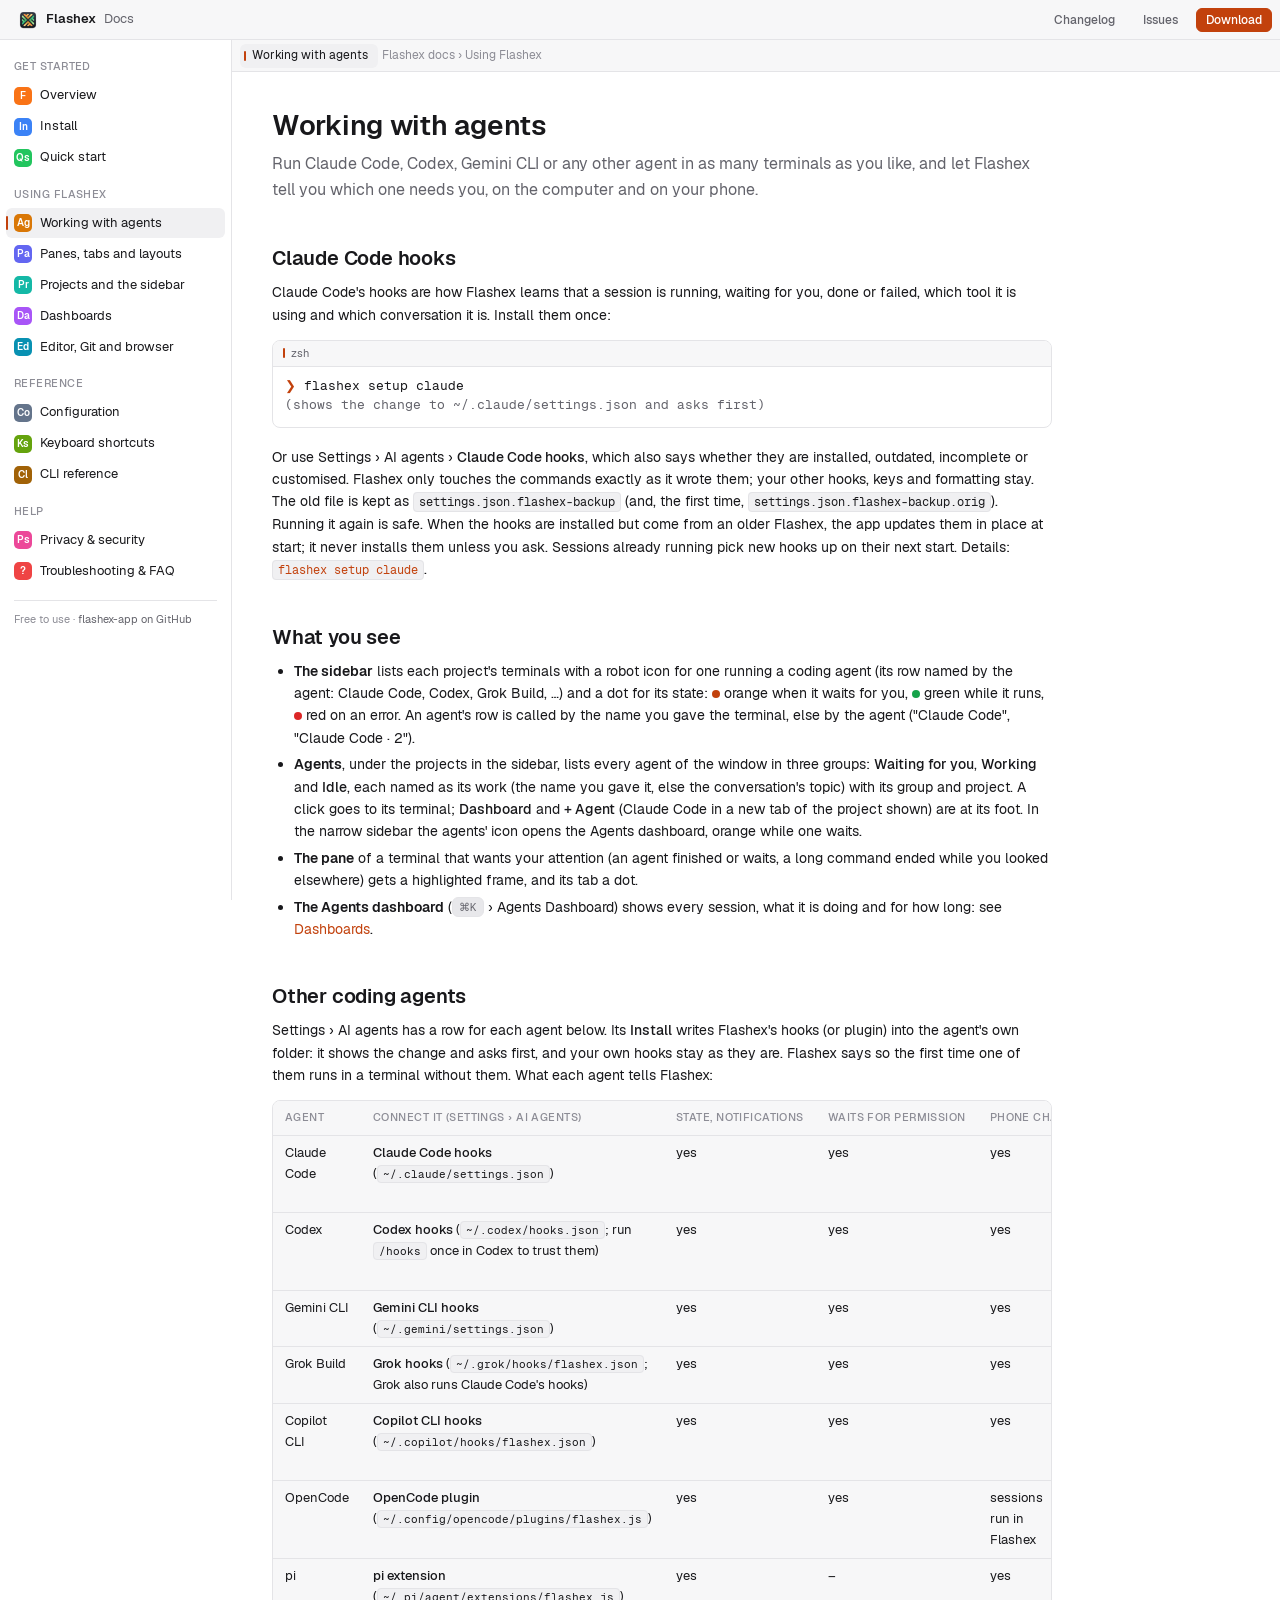
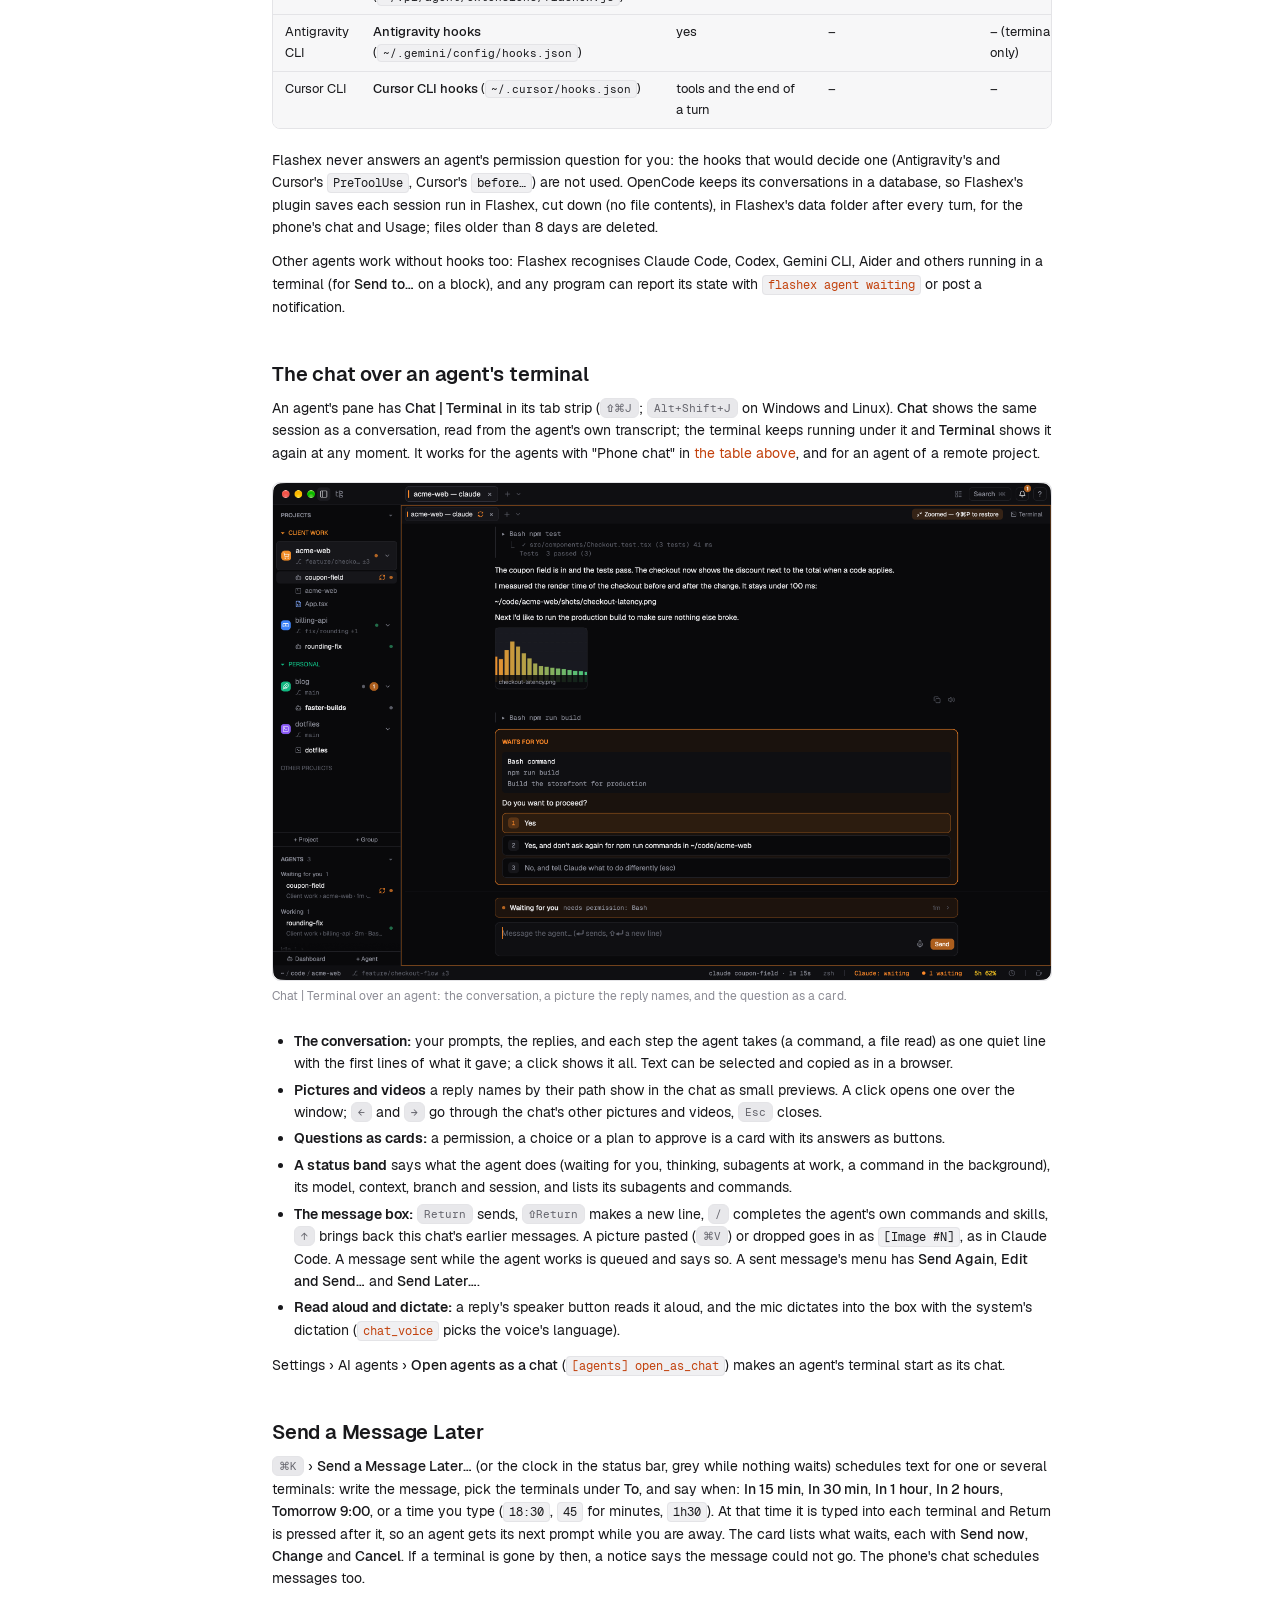
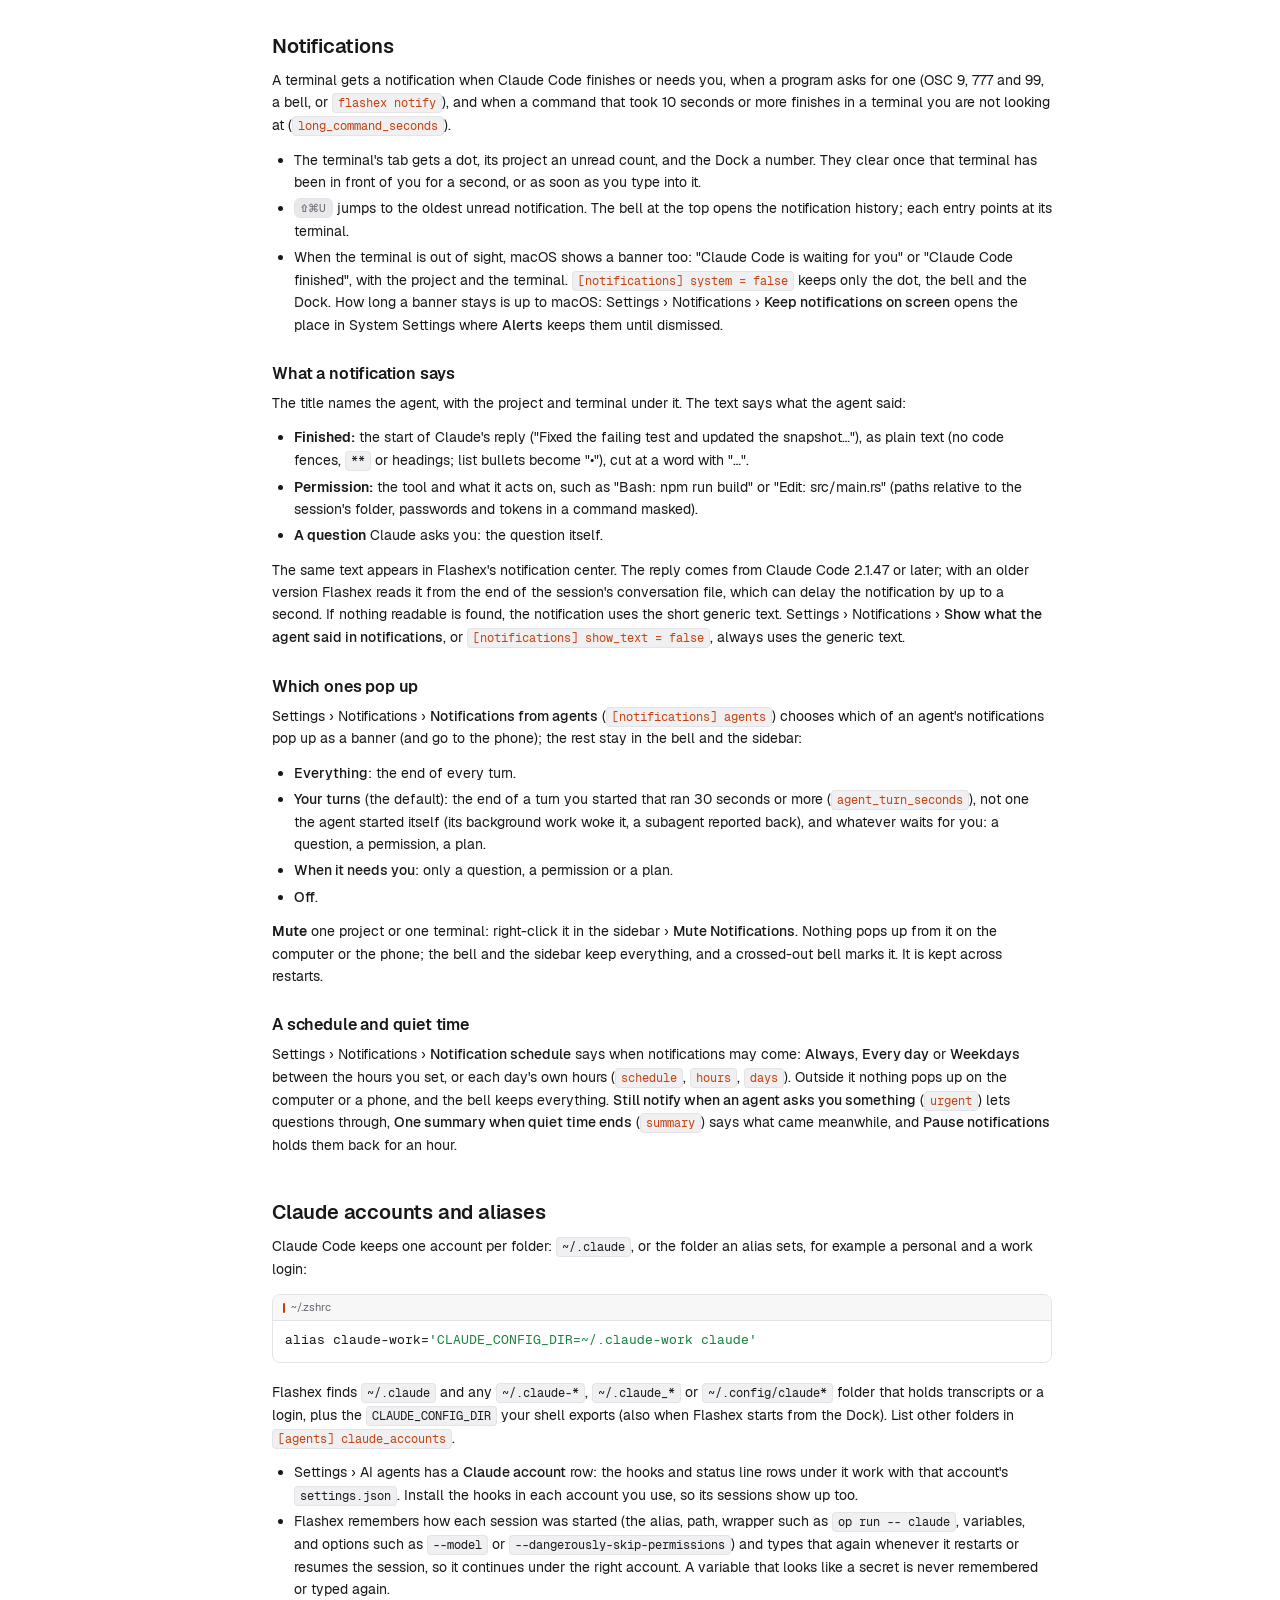
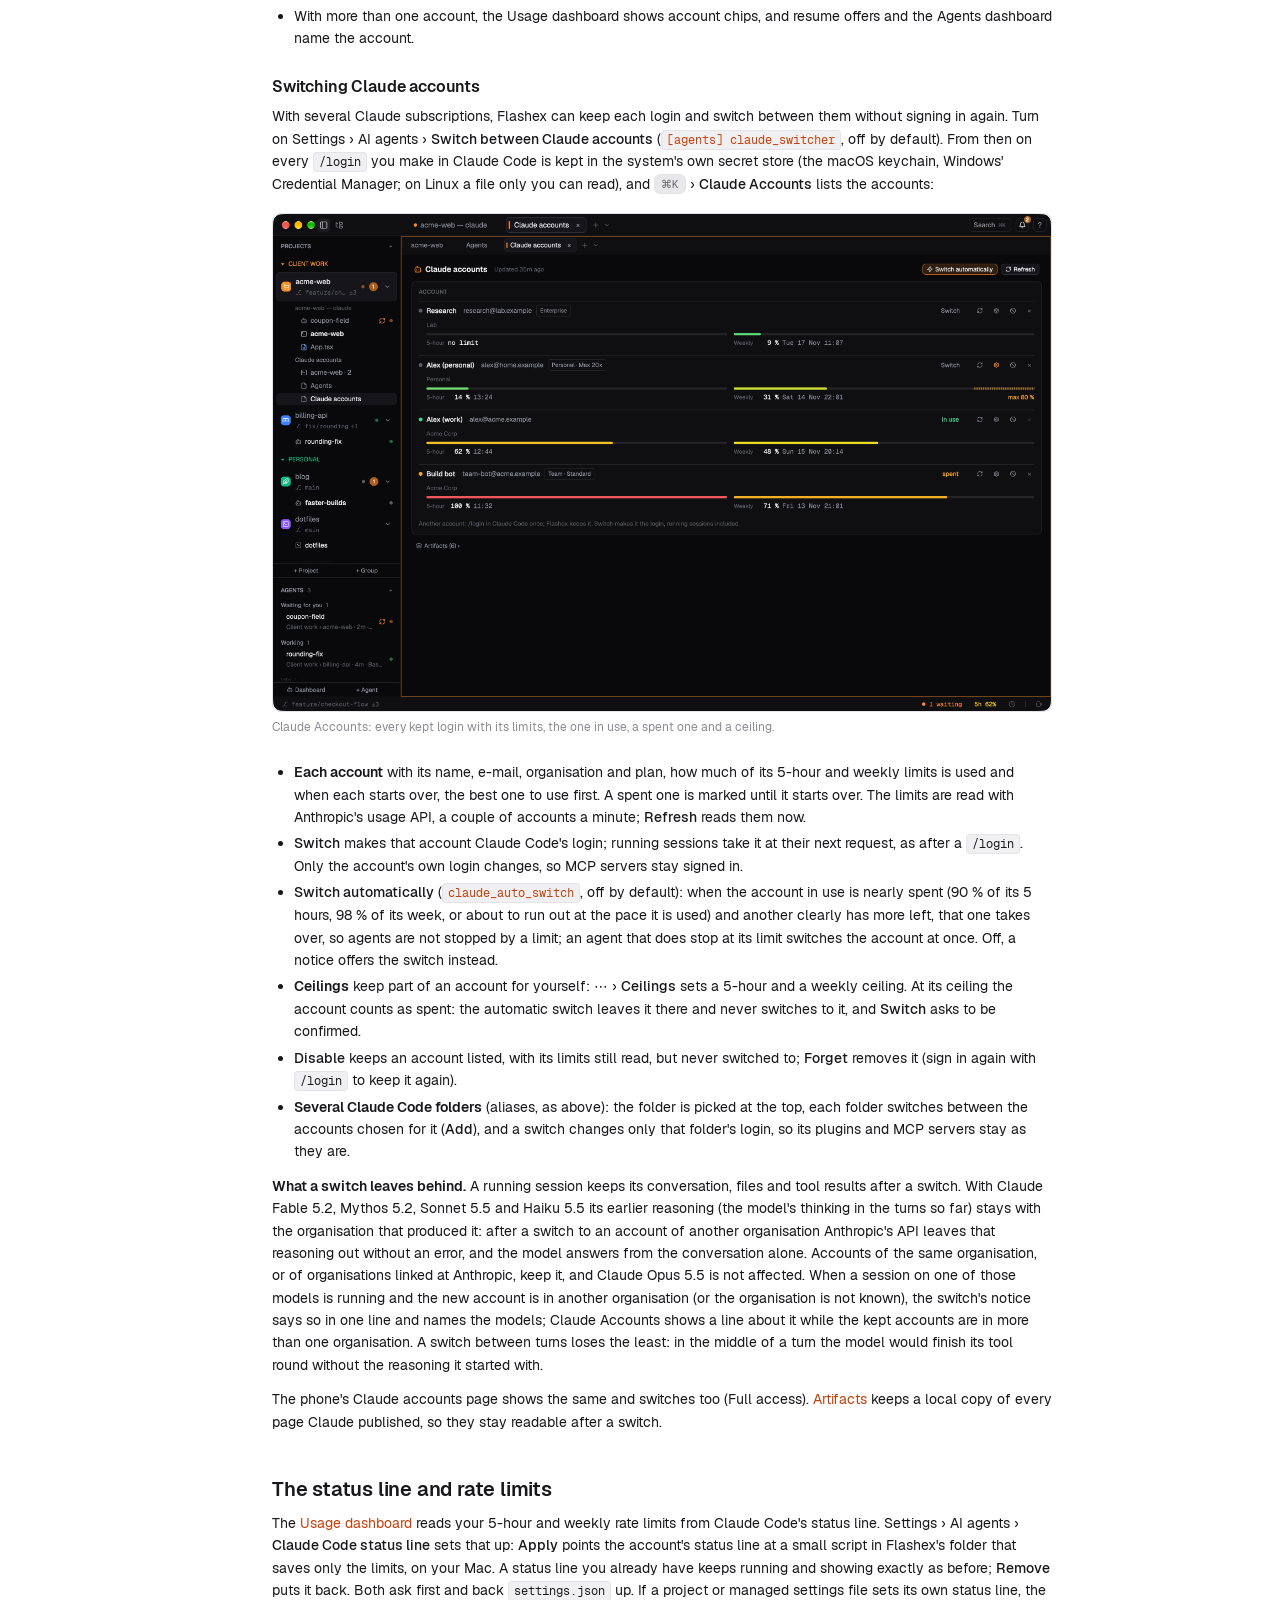
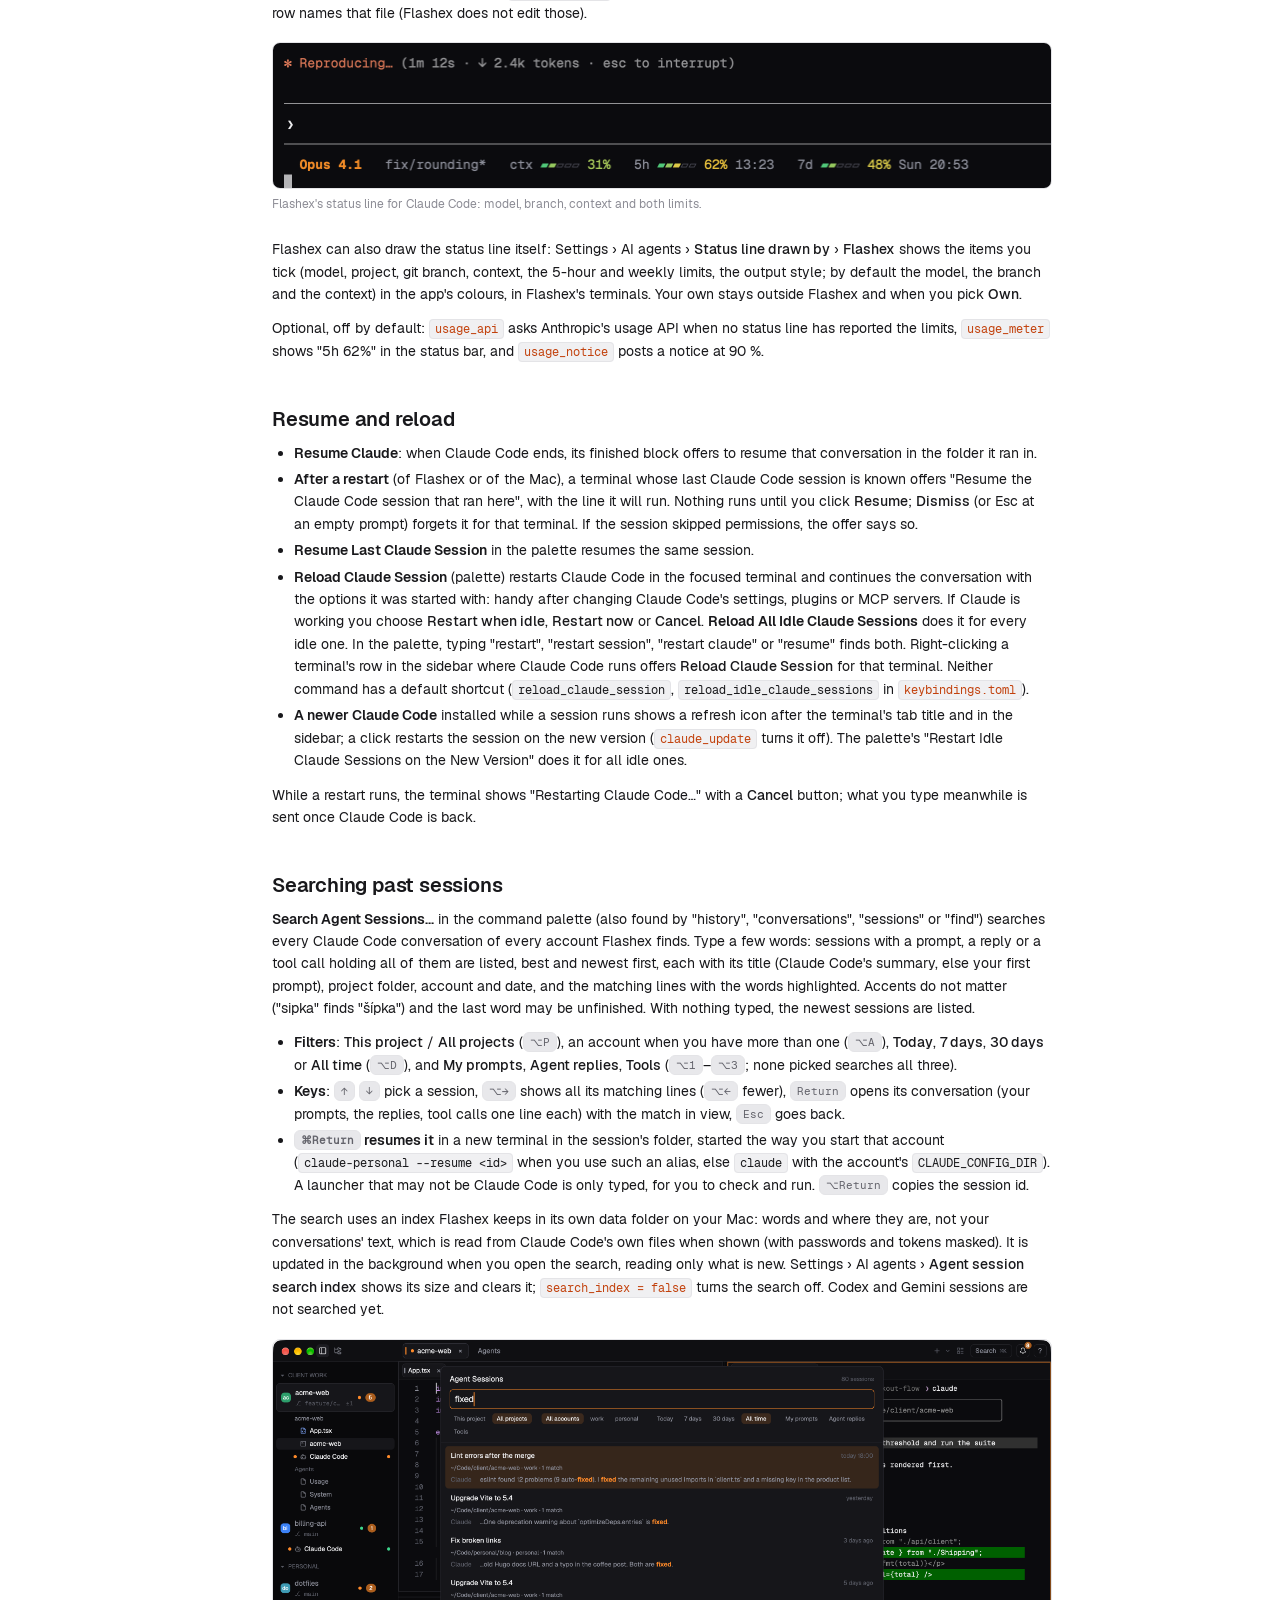
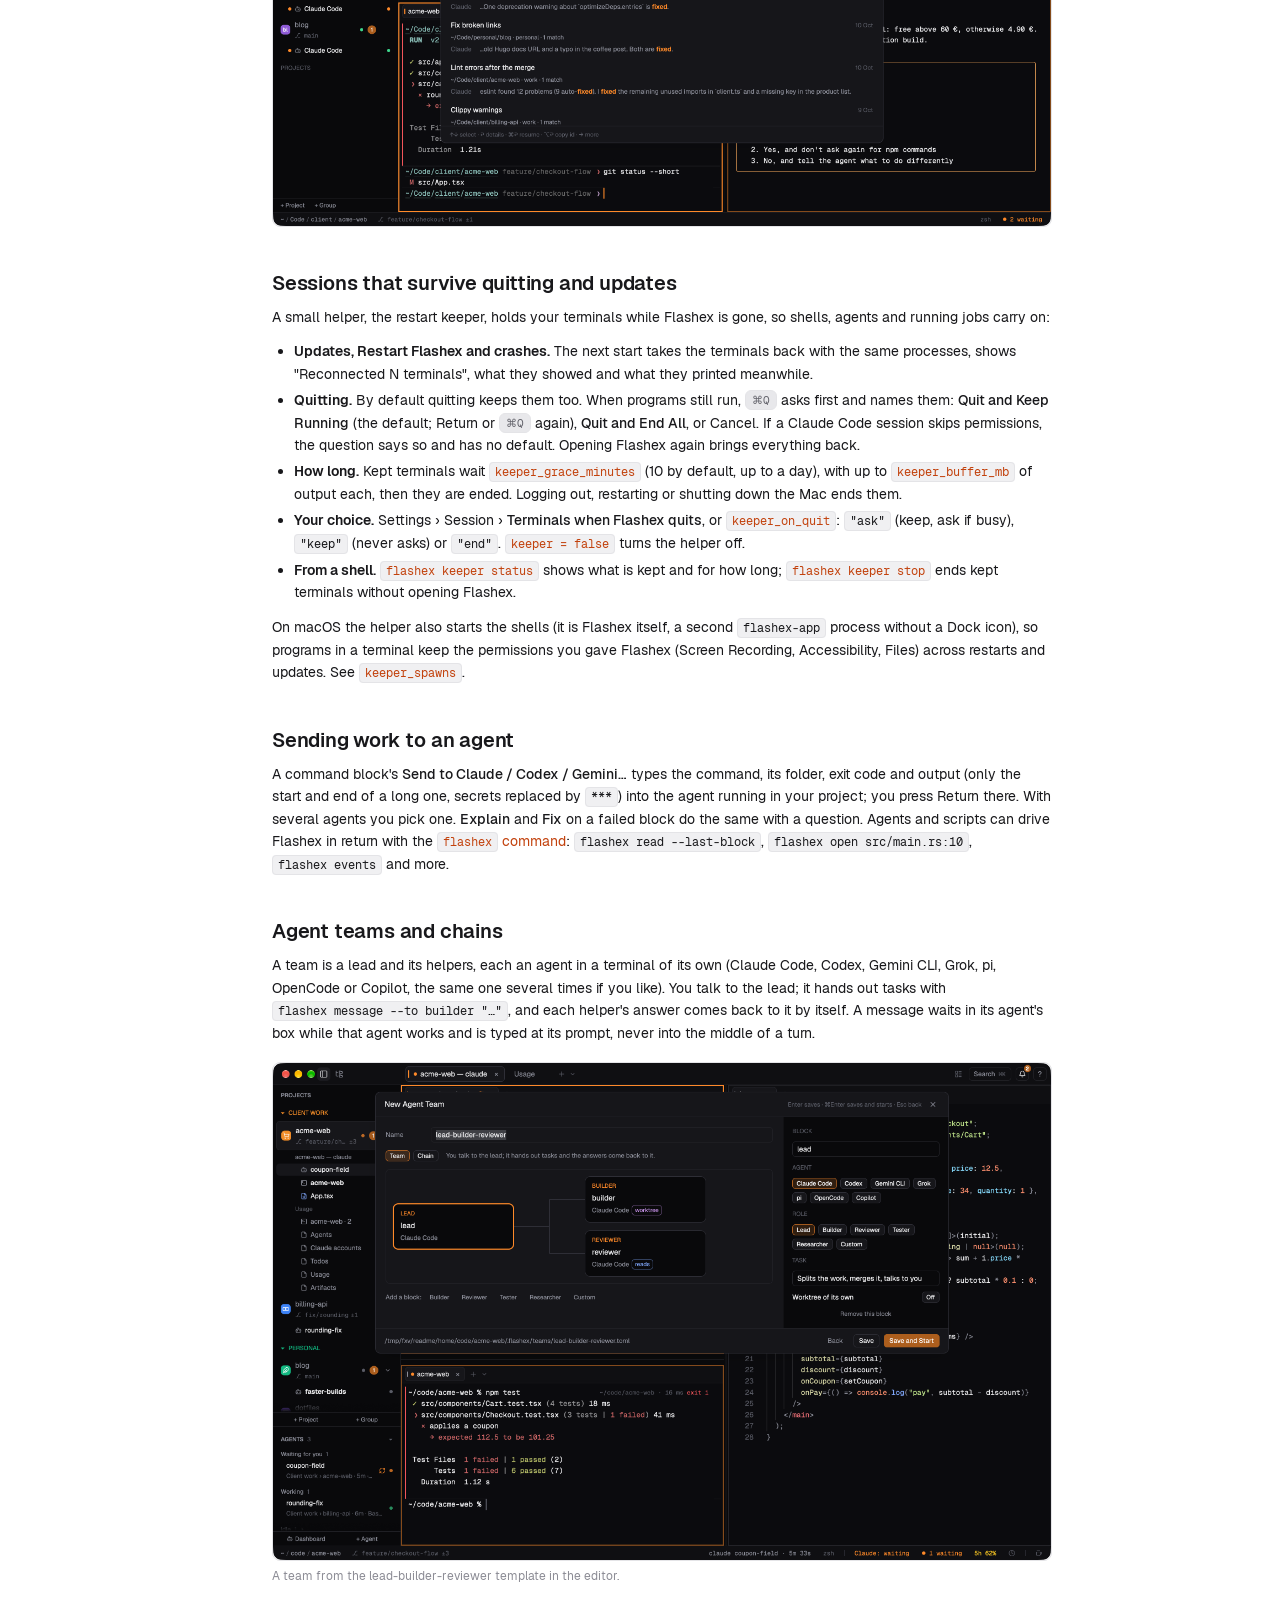
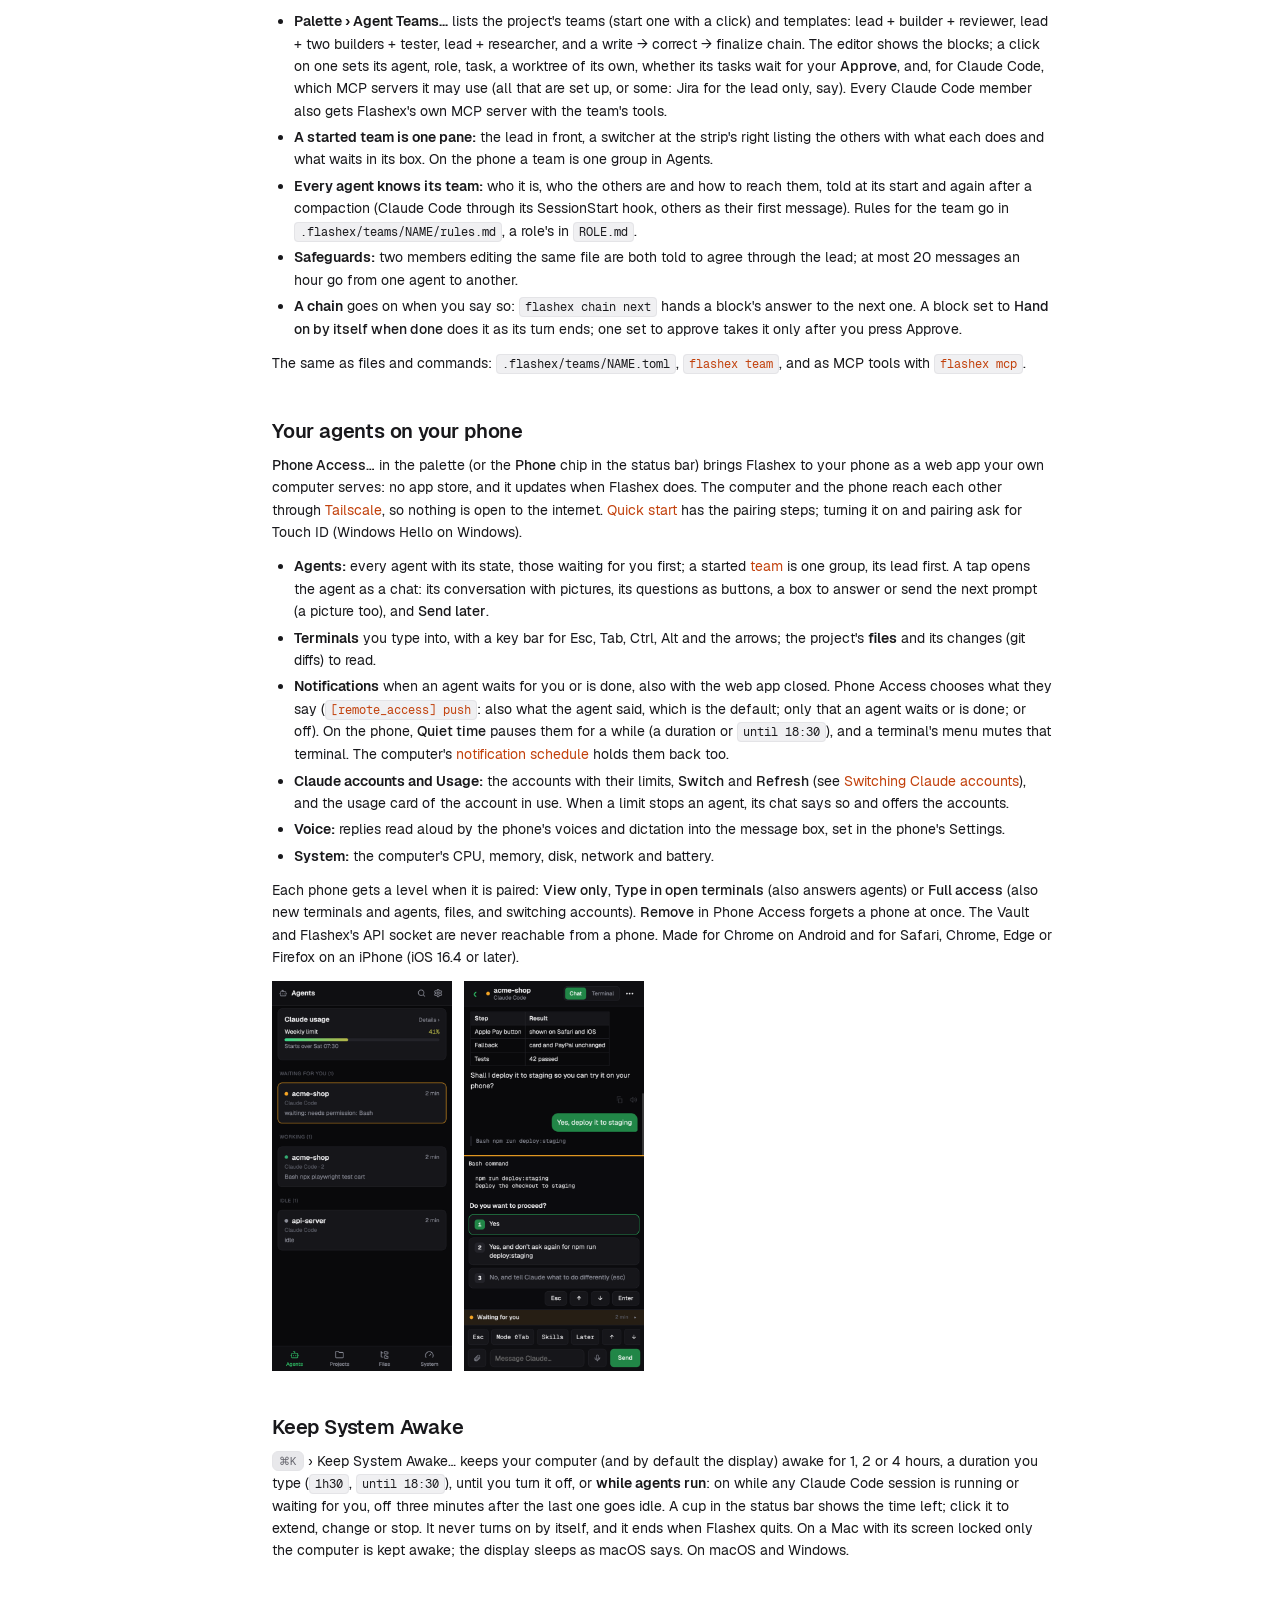
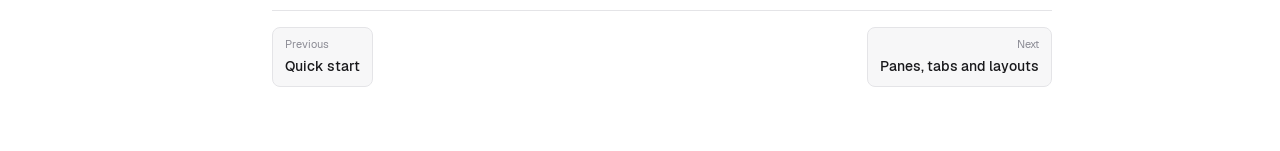
==== docs/agents.html @ b459dcba "README: downloads, docs" ====
<!doctype html>
<!-- generated:head -->
<html lang="en">
<head>
<meta charset="utf-8">
<meta name="viewport" content="width=device-width, initial-scale=1">
<meta name="color-scheme" content="dark light">
<title>Working with agents · Flashex docs</title>
<meta name="description" content="Agent hooks, the chat over a terminal, the phone, Claude accounts and their switch, teams, notifications and resuming sessions.">
<link rel="icon" href="screenshots/icon.png">
<link rel="stylesheet" href="assets/docs.css">
</head>
<body>
<header class="titlebar">
<button class="btn nav-toggle" type="button" aria-label="Show the pages" aria-expanded="false"><svg viewBox="0 0 16 16" fill="none" stroke="currentColor" stroke-width="1.4" aria-hidden="true"><rect x="1.5" y="2.5" width="13" height="11" rx="2"/><path d="M6 2.5v11"/></svg></button>
<a class="brand" href="index.html"><img src="screenshots/icon.png" alt="">Flashex <span class="sub">Docs</span></a>
<span class="spacer"></span>
<a class="btn wide" href="https://github.com/palo-kunovsky-flash/flashex-app/blob/main/CHANGELOG.md">Changelog</a>
<a class="btn wide" href="https://github.com/palo-kunovsky-flash/flashex-app/issues">Issues</a>
<a class="btn primary" href="https://github.com/palo-kunovsky-flash/flashex-app/releases/latest/download/Flashex-macOS-arm64.dmg">Download</a>
</header>
<nav class="sidebar" aria-label="Pages">
<div class="group">Get started</div>
<a class="row" href="index.html"><span class="badge c-orange">F</span>Overview</a>
<a class="row" href="install.html"><span class="badge c-blue">In</span>Install</a>
<a class="row" href="quick-start.html"><span class="badge c-green">Qs</span>Quick start</a>
<div class="group">Using Flashex</div>
<a class="row active" aria-current="page" href="agents.html"><span class="badge c-amber">Ag</span>Working with agents</a>
<a class="row" href="panes.html"><span class="badge c-indigo">Pa</span>Panes, tabs and layouts</a>
<a class="row" href="projects.html"><span class="badge c-teal">Pr</span>Projects and the sidebar</a>
<a class="row" href="dashboards.html"><span class="badge c-purple">Da</span>Dashboards</a>
<a class="row" href="editor.html"><span class="badge c-cyan">Ed</span>Editor, Git and browser</a>
<div class="group">Reference</div>
<a class="row" href="configuration.html"><span class="badge c-slate">Co</span>Configuration</a>
<a class="row" href="shortcuts.html"><span class="badge c-lime">Ks</span>Keyboard shortcuts</a>
<a class="row" href="cli.html"><span class="badge c-brown">Cl</span>CLI reference</a>
<div class="group">Help</div>
<a class="row" href="privacy.html"><span class="badge c-pink">Ps</span>Privacy &amp; security</a>
<a class="row" href="troubleshooting.html"><span class="badge c-red">?</span>Troubleshooting &amp; FAQ</a>
<div class="foot">Free to use · <a href="https://github.com/palo-kunovsky-flash/flashex-app">flashex-app on GitHub</a></div>
</nav>
<main class="pane">
<div class="pane-tabs"><span class="pane-tab">Working with agents</span><span class="crumb">Flashex docs › Using Flashex</span></div>
<article class="content">
<!-- /generated:head -->
<h1>Working with agents</h1>
<p class="lede">Run Claude Code, Codex, Gemini CLI or any other agent in as many terminals as you like, and let Flashex tell you which one needs you, on the computer and on your phone.</p>

<h2 id="hooks">Claude Code hooks</h2>
<p>Claude Code's hooks are how Flashex learns that a session is running, waiting for you, done or failed, which tool it is using and which conversation it is. Install them once:</p>
<div class="term"><div class="term-bar">zsh</div><pre><code><span class="p">❯</span> flashex setup claude
<span class="o">(shows the change to ~/.claude/settings.json and asks first)</span></code></pre></div>
<p>Or use Settings › AI agents › <span class="ui">Claude Code hooks</span>, which also says whether they are installed, outdated, incomplete or customised. Flashex only touches the commands exactly as it wrote them; your other hooks, keys and formatting stay. The old file is kept as <code>settings.json.flashex-backup</code> (and, the first time, <code>settings.json.flashex-backup.orig</code>). Running it again is safe. When the hooks are installed but come from an older Flashex, the app updates them in place at start; it never installs them unless you ask. Sessions already running pick new hooks up on their next start. Details: <a href="cli.html#flashex-setup-claude"><code>flashex setup claude</code></a>.</p>

<h2 id="states">What you see</h2>
<ul>
<li><strong>The sidebar</strong> lists each project's terminals with a robot icon for one running a coding agent (its row named by the agent: Claude Code, Codex, Grok Build, …) and a dot for its state: <span class="dot waiting"></span> orange when it waits for you, <span class="dot running"></span> green while it runs, <span class="dot error"></span> red on an error. An agent's row is called by the name you gave the terminal, else by the agent ("Claude Code", "Claude Code · 2").</li>
<li><strong>Agents</strong>, under the projects in the sidebar, lists every agent of the window in three groups: <span class="ui">Waiting for you</span>, <span class="ui">Working</span> and <span class="ui">Idle</span>, each named as its work (the name you gave it, else the conversation's topic) with its group and project. A click goes to its terminal; <span class="ui">Dashboard</span> and <span class="ui">+ Agent</span> (Claude Code in a new tab of the project shown) are at its foot. In the narrow sidebar the agents' icon opens the Agents dashboard, orange while one waits.</li>
<li><strong>The pane</strong> of a terminal that wants your attention (an agent finished or waits, a long command ended while you looked elsewhere) gets a highlighted frame, and its tab a dot.</li>
<li><strong>The Agents dashboard</strong> (<kbd>⌘K</kbd> › Agents Dashboard) shows every session, what it is doing and for how long: see <a href="dashboards.html#agents">Dashboards</a>.</li>
</ul>
<h2 id="other-agents">Other coding agents</h2>
<p>Settings › AI agents has a row for each agent below. Its <span class="ui">Install</span> writes Flashex's hooks (or plugin) into the agent's own folder: it shows the change and asks first, and your own hooks stay as they are. Flashex says so the first time one of them runs in a terminal without them. What each agent tells Flashex:</p>
<div class="table-wrap"><table>
<thead><tr><th>Agent</th><th>Connect it (Settings › AI agents)</th><th>State, notifications</th><th>Waits for permission</th><th>Phone chat</th><th>Usage</th><th>Limits</th><th>The phone resumes with</th></tr></thead>
<tbody>
<tr><td>Claude Code</td><td><span class="ui">Claude Code hooks</span> (<code>~/.claude/settings.json</code>)</td><td>yes</td><td>yes</td><td>yes</td><td>yes</td><td>5-hour and weekly</td><td><code>claude --resume &lt;id&gt;</code></td></tr>
<tr><td>Codex</td><td><span class="ui">Codex hooks</span> (<code>~/.codex/hooks.json</code>; run <code>/hooks</code> once in Codex to trust them)</td><td>yes</td><td>yes</td><td>yes</td><td>yes</td><td>5-hour and weekly</td><td><code>codex resume &lt;id&gt;</code></td></tr>
<tr><td>Gemini CLI</td><td><span class="ui">Gemini CLI hooks</span> (<code>~/.gemini/settings.json</code>)</td><td>yes</td><td>yes</td><td>yes</td><td>yes</td><td>–</td><td><code>gemini --resume &lt;id&gt;</code></td></tr>
<tr><td>Grok Build</td><td><span class="ui">Grok hooks</span> (<code>~/.grok/hooks/flashex.json</code>; Grok also runs Claude Code's hooks)</td><td>yes</td><td>yes</td><td>yes</td><td>yes</td><td>–</td><td><code>grok --resume &lt;id&gt;</code></td></tr>
<tr><td>Copilot CLI</td><td><span class="ui">Copilot CLI hooks</span> (<code>~/.copilot/hooks/flashex.json</code>)</td><td>yes</td><td>yes</td><td>yes</td><td>output tokens only</td><td>–</td><td><code>copilot --resume=&lt;id&gt;</code></td></tr>
<tr><td>OpenCode</td><td><span class="ui">OpenCode plugin</span> (<code>~/.config/opencode/plugins/flashex.js</code>)</td><td>yes</td><td>yes</td><td>sessions run in Flashex</td><td>sessions run in Flashex</td><td>–</td><td><code>opencode --session &lt;id&gt;</code></td></tr>
<tr><td>pi</td><td><span class="ui">pi extension</span> (<code>~/.pi/agent/extensions/flashex.js</code>)</td><td>yes</td><td>–</td><td>yes</td><td>yes</td><td>–</td><td><code>pi --session &lt;id&gt;</code></td></tr>
<tr><td>Antigravity CLI</td><td><span class="ui">Antigravity hooks</span> (<code>~/.gemini/config/hooks.json</code>)</td><td>yes</td><td>–</td><td>– (terminal only)</td><td>–</td><td>–</td><td><code>agy --conversation &lt;id&gt;</code></td></tr>
<tr><td>Cursor CLI</td><td><span class="ui">Cursor CLI hooks</span> (<code>~/.cursor/hooks.json</code>)</td><td>tools and the end of a turn</td><td>–</td><td>–</td><td>–</td><td>–</td><td><code>cursor-agent --resume &lt;id&gt;</code></td></tr>
</tbody></table></div>
<p>Flashex never answers an agent's permission question for you: the hooks that would decide one (Antigravity's and Cursor's <code>PreToolUse</code>, Cursor's <code>before…</code>) are not used. OpenCode keeps its conversations in a database, so Flashex's plugin saves each session run in Flashex, cut down (no file contents), in Flashex's data folder after every turn, for the phone's chat and Usage; files older than 8 days are deleted.</p>

<p>Other agents work without hooks too: Flashex recognises Claude Code, Codex, Gemini CLI, Aider and others running in a terminal (for <span class="ui">Send to…</span> on a block), and any program can report its state with <a href="cli.html#flashex-agent"><code>flashex agent waiting</code></a> or post a notification.</p>

<h2 id="chat">The chat over an agent's terminal</h2>
<p>An agent's pane has <span class="ui">Chat | Terminal</span> in its tab strip (<kbd>⇧⌘J</kbd>; <kbd>Alt+Shift+J</kbd> on Windows and Linux). <span class="ui">Chat</span> shows the same session as a conversation, read from the agent's own transcript; the terminal keeps running under it and <span class="ui">Terminal</span> shows it again at any moment. It works for the agents with "Phone chat" in <a href="#other-agents">the table above</a>, and for an agent of a remote project.</p>
<figure>
<img src="screenshots/chat.png" alt="An agent's terminal shown as a chat: the steps it took, its reply with a chart it names, and its permission question as a card with three choices" width="2820" height="1800" loading="lazy">
<figcaption>Chat | Terminal over an agent: the conversation, a picture the reply names, and the question as a card.</figcaption>
</figure>
<ul>
<li><strong>The conversation:</strong> your prompts, the replies, and each step the agent takes (a command, a file read) as one quiet line with the first lines of what it gave; a click shows it all. Text can be selected and copied as in a browser.</li>
<li><strong>Pictures and videos</strong> a reply names by their path show in the chat as small previews. A click opens one over the window; <kbd>←</kbd> and <kbd>→</kbd> go through the chat's other pictures and videos, <kbd>Esc</kbd> closes.</li>
<li><strong>Questions as cards:</strong> a permission, a choice or a plan to approve is a card with its answers as buttons.</li>
<li><strong>A status band</strong> says what the agent does (waiting for you, thinking, subagents at work, a command in the background), its model, context, branch and session, and lists its subagents and commands.</li>
<li><strong>The message box:</strong> <kbd>Return</kbd> sends, <kbd>⇧Return</kbd> makes a new line, <kbd>/</kbd> completes the agent's own commands and skills, <kbd>↑</kbd> brings back this chat's earlier messages. A picture pasted (<kbd>⌘V</kbd>) or dropped goes in as <code>[Image #N]</code>, as in Claude Code. A message sent while the agent works is queued and says so. A sent message's menu has <span class="ui">Send Again</span>, <span class="ui">Edit and Send…</span> and <span class="ui">Send Later…</span>.</li>
<li><strong>Read aloud and dictate:</strong> a reply's speaker button reads it aloud, and the mic dictates into the box with the system's dictation (<a href="configuration.html#cfg-agents-chat_voice"><code>chat_voice</code></a> picks the voice's language).</li>
</ul>
<p>Settings › AI agents › <span class="ui">Open agents as a chat</span> (<a href="configuration.html#cfg-agents-open_as_chat"><code>[agents] open_as_chat</code></a>) makes an agent's terminal start as its chat.</p>

<h2 id="later">Send a Message Later</h2>
<p><kbd>⌘K</kbd> › <span class="ui">Send a Message Later…</span> (or the clock in the status bar, grey while nothing waits) schedules text for one or several terminals: write the message, pick the terminals under <span class="ui">To</span>, and say when: <span class="ui">In 15 min</span>, <span class="ui">In 30 min</span>, <span class="ui">In 1 hour</span>, <span class="ui">In 2 hours</span>, <span class="ui">Tomorrow 9:00</span>, or a time you type (<code>18:30</code>, <code>45</code> for minutes, <code>1h30</code>). At that time it is typed into each terminal and Return is pressed after it, so an agent gets its next prompt while you are away. The card lists what waits, each with <span class="ui">Send now</span>, <span class="ui">Change</span> and <span class="ui">Cancel</span>. If a terminal is gone by then, a notice says the message could not go. The phone's chat schedules messages too.</p>

<h2 id="notifications">Notifications</h2>
<p>A terminal gets a notification when Claude Code finishes or needs you, when a program asks for one (OSC 9, 777 and 99, a bell, or <a href="cli.html#flashex-notify"><code>flashex notify</code></a>), and when a command that took 10 seconds or more finishes in a terminal you are not looking at (<a href="configuration.html#cfg-notifications-long_command_seconds"><code>long_command_seconds</code></a>).</p>
<ul>
<li>The terminal's tab gets a dot, its project an unread count, and the Dock a number. They clear once that terminal has been in front of you for a second, or as soon as you type into it.</li>
<li><kbd>⇧⌘U</kbd> jumps to the oldest unread notification. The bell at the top opens the notification history; each entry points at its terminal.</li>
<li>When the terminal is out of sight, macOS shows a banner too: "Claude Code is waiting for you" or "Claude Code finished", with the project and the terminal. <a href="configuration.html#cfg-notifications-system"><code>[notifications] system = false</code></a> keeps only the dot, the bell and the Dock. How long a banner stays is up to macOS: Settings › Notifications › <span class="ui">Keep notifications on screen</span> opens the place in System Settings where <span class="ui">Alerts</span> keeps them until dismissed.</li>
</ul>
<h3 id="notification-text">What a notification says</h3>
<p>The title names the agent, with the project and terminal under it. The text says what the agent said:</p>
<ul>
<li><strong>Finished:</strong> the start of Claude's reply ("Fixed the failing test and updated the snapshot…"), as plain text (no code fences, <code>**</code> or headings; list bullets become "•"), cut at a word with "…".</li>
<li><strong>Permission:</strong> the tool and what it acts on, such as "Bash: npm run build" or "Edit: src/main.rs" (paths relative to the session's folder, passwords and tokens in a command masked).</li>
<li><strong>A question</strong> Claude asks you: the question itself.</li>
</ul>
<p>The same text appears in Flashex's notification center. The reply comes from Claude Code 2.1.47 or later; with an older version Flashex reads it from the end of the session's conversation file, which can delay the notification by up to a second. If nothing readable is found, the notification uses the short generic text. Settings › Notifications › <span class="ui">Show what the agent said in notifications</span>, or <a href="configuration.html#cfg-notifications-show_text"><code>[notifications] show_text = false</code></a>, always uses the generic text.</p>

<h3 id="notify-levels">Which ones pop up</h3>
<p>Settings › Notifications › <span class="ui">Notifications from agents</span> (<a href="configuration.html#cfg-notifications-agents"><code>[notifications] agents</code></a>) chooses which of an agent's notifications pop up as a banner (and go to the phone); the rest stay in the bell and the sidebar:</p>
<ul>
<li><span class="ui">Everything</span>: the end of every turn.</li>
<li><span class="ui">Your turns</span> (the default): the end of a turn you started that ran 30 seconds or more (<a href="configuration.html#cfg-notifications-agent_turn_seconds"><code>agent_turn_seconds</code></a>), not one the agent started itself (its background work woke it, a subagent reported back), and whatever waits for you: a question, a permission, a plan.</li>
<li><span class="ui">When it needs you</span>: only a question, a permission or a plan.</li>
<li><span class="ui">Off</span>.</li>
</ul>
<p><strong>Mute</strong> one project or one terminal: right-click it in the sidebar › <span class="ui">Mute Notifications</span>. Nothing pops up from it on the computer or the phone; the bell and the sidebar keep everything, and a crossed-out bell marks it. It is kept across restarts.</p>
<h3 id="notify-schedule">A schedule and quiet time</h3>
<p>Settings › Notifications › <span class="ui">Notification schedule</span> says when notifications may come: <span class="ui">Always</span>, <span class="ui">Every day</span> or <span class="ui">Weekdays</span> between the hours you set, or each day's own hours (<a href="configuration.html#cfg-notifications-schedule"><code>schedule</code></a>, <a href="configuration.html#cfg-notifications-hours"><code>hours</code></a>, <a href="configuration.html#cfg-notifications-days"><code>days</code></a>). Outside it nothing pops up on the computer or a phone, and the bell keeps everything. <span class="ui">Still notify when an agent asks you something</span> (<a href="configuration.html#cfg-notifications-urgent"><code>urgent</code></a>) lets questions through, <span class="ui">One summary when quiet time ends</span> (<a href="configuration.html#cfg-notifications-summary"><code>summary</code></a>) says what came meanwhile, and <span class="ui">Pause notifications</span> holds them back for an hour.</p>

<h2 id="accounts">Claude accounts and aliases</h2>
<p>Claude Code keeps one account per folder: <code>~/.claude</code>, or the folder an alias sets, for example a personal and a work login:</p>
<div class="term"><div class="term-bar">~/.zshrc</div><pre><code>alias claude-work=<span class="s">'CLAUDE_CONFIG_DIR=~/.claude-work claude'</span></code></pre></div>
<p>Flashex finds <code>~/.claude</code> and any <code>~/.claude-*</code>, <code>~/.claude_*</code> or <code>~/.config/claude*</code> folder that holds transcripts or a login, plus the <code>CLAUDE_CONFIG_DIR</code> your shell exports (also when Flashex starts from the Dock). List other folders in <a href="configuration.html#cfg-agents-claude_accounts"><code>[agents] claude_accounts</code></a>.</p>
<ul>
<li>Settings › AI agents has a <span class="ui">Claude account</span> row: the hooks and status line rows under it work with that account's <code>settings.json</code>. Install the hooks in each account you use, so its sessions show up too.</li>
<li>Flashex remembers how each session was started (the alias, path, wrapper such as <code>op run -- claude</code>, variables, and options such as <code>--model</code> or <code>--dangerously-skip-permissions</code>) and types that again whenever it restarts or resumes the session, so it continues under the right account. A variable that looks like a secret is never remembered or typed again.</li>
<li>With more than one account, the Usage dashboard shows account chips, and resume offers and the Agents dashboard name the account.</li>
</ul>

<h3 id="switcher">Switching Claude accounts</h3>
<p>With several Claude subscriptions, Flashex can keep each login and switch between them without signing in again. Turn on Settings › AI agents › <span class="ui">Switch between Claude accounts</span> (<a href="configuration.html#cfg-agents-claude_switcher"><code>[agents] claude_switcher</code></a>, off by default). From then on every <code>/login</code> you make in Claude Code is kept in the system's own secret store (the macOS keychain, Windows' Credential Manager; on Linux a file only you can read), and <kbd>⌘K</kbd> › <span class="ui">Claude Accounts</span> lists the accounts:</p>
<figure>
<img src="screenshots/claude-accounts.png" alt="Claude Accounts: four accounts with their plans and their 5-hour and weekly limits as bars; one is in use, one is spent, one has a weekly ceiling of 80 %" width="2820" height="1800" loading="lazy">
<figcaption>Claude Accounts: every kept login with its limits, the one in use, a spent one and a ceiling.</figcaption>
</figure>
<ul>
<li><strong>Each account</strong> with its name, e-mail, organisation and plan, how much of its 5-hour and weekly limits is used and when each starts over, the best one to use first. A spent one is marked until it starts over. The limits are read with Anthropic's usage API, a couple of accounts a minute; <span class="ui">Refresh</span> reads them now.</li>
<li><strong><span class="ui">Switch</span></strong> makes that account Claude Code's login; running sessions take it at their next request, as after a <code>/login</code>. Only the account's own login changes, so MCP servers stay signed in.</li>
<li><strong><span class="ui">Switch automatically</span></strong> (<a href="configuration.html#cfg-agents-claude_auto_switch"><code>claude_auto_switch</code></a>, off by default): when the account in use is nearly spent (90 % of its 5 hours, 98 % of its week, or about to run out at the pace it is used) and another clearly has more left, that one takes over, so agents are not stopped by a limit; an agent that does stop at its limit switches the account at once. Off, a notice offers the switch instead.</li>
<li><strong>Ceilings</strong> keep part of an account for yourself: <span class="ui">⋯</span> › <span class="ui">Ceilings</span> sets a 5-hour and a weekly ceiling. At its ceiling the account counts as spent: the automatic switch leaves it there and never switches to it, and <span class="ui">Switch</span> asks to be confirmed.</li>
<li><strong><span class="ui">Disable</span></strong> keeps an account listed, with its limits still read, but never switched to; <span class="ui">Forget</span> removes it (sign in again with <code>/login</code> to keep it again).</li>
<li><strong>Several Claude Code folders</strong> (aliases, as above): the folder is picked at the top, each folder switches between the accounts chosen for it (<span class="ui">Add</span>), and a switch changes only that folder's login, so its plugins and MCP servers stay as they are.</li>
</ul>
<p id="switcher-reasoning"><strong>What a switch leaves behind.</strong> A running session keeps its conversation, files and tool results after a switch. With Claude Fable 5.2, Mythos 5.2, Sonnet 5.5 and Haiku 5.5 its earlier reasoning (the model's thinking in the turns so far) stays with the organisation that produced it: after a switch to an account of another organisation Anthropic's API leaves that reasoning out without an error, and the model answers from the conversation alone. Accounts of the same organisation, or of organisations linked at Anthropic, keep it, and Claude Opus 5.5 is not affected. When a session on one of those models is running and the new account is in another organisation (or the organisation is not known), the switch's notice says so in one line and names the models; Claude Accounts shows a line about it while the kept accounts are in more than one organisation. A switch between turns loses the least: in the middle of a turn the model would finish its tool round without the reasoning it started with.</p>
<p>The phone's Claude accounts page shows the same and switches too (Full access). <a href="dashboards.html#artifacts">Artifacts</a> keeps a local copy of every page Claude published, so they stay readable after a switch.</p>

<h2 id="status-line">The status line and rate limits</h2>
<p>The <a href="dashboards.html#usage">Usage dashboard</a> reads your 5-hour and weekly rate limits from Claude Code's status line. Settings › AI agents › <span class="ui">Claude Code status line</span> sets that up: <span class="ui">Apply</span> points the account's status line at a small script in Flashex's folder that saves only the limits, on your Mac. A status line you already have keeps running and showing exactly as before; <span class="ui">Remove</span> puts it back. Both ask first and back <code>settings.json</code> up. If a project or managed settings file sets its own status line, the row names that file (Flashex does not edit those).</p>
<figure>
<img src="screenshots/statusline.png" alt="Claude Code's status line drawn by Flashex: the model, the branch, the context and the 5-hour and weekly limits as coloured meters with their reset times" width="1560" height="290" loading="lazy">
<figcaption>Flashex's status line for Claude Code: model, branch, context and both limits.</figcaption>
</figure>
<p>Flashex can also draw the status line itself: Settings › AI agents › <span class="ui">Status line drawn by</span> › <span class="ui">Flashex</span> shows the items you tick (model, project, git branch, context, the 5-hour and weekly limits, the output style; by default the model, the branch and the context) in the app's colours, in Flashex's terminals. Your own stays outside Flashex and when you pick <span class="ui">Own</span>.</p>
<p>Optional, off by default: <a href="configuration.html#cfg-agents-usage_api"><code>usage_api</code></a> asks Anthropic's usage API when no status line has reported the limits, <a href="configuration.html#cfg-agents-usage_meter"><code>usage_meter</code></a> shows "5h 62%" in the status bar, and <a href="configuration.html#cfg-agents-usage_notice"><code>usage_notice</code></a> posts a notice at 90 %.</p>

<h2 id="resume">Resume and reload</h2>
<ul>
<li><strong>Resume Claude</strong>: when Claude Code ends, its finished block offers to resume that conversation in the folder it ran in.</li>
<li><strong>After a restart</strong> (of Flashex or of the Mac), a terminal whose last Claude Code session is known offers "Resume the Claude Code session that ran here", with the line it will run. Nothing runs until you click <span class="ui">Resume</span>; <span class="ui">Dismiss</span> (or Esc at an empty prompt) forgets it for that terminal. If the session skipped permissions, the offer says so.</li>
<li><strong>Resume Last Claude Session</strong> in the palette resumes the same session.</li>
<li><strong>Reload Claude Session</strong> (palette) restarts Claude Code in the focused terminal and continues the conversation with the options it was started with: handy after changing Claude Code's settings, plugins or MCP servers. If Claude is working you choose <span class="ui">Restart when idle</span>, <span class="ui">Restart now</span> or <span class="ui">Cancel</span>. <strong>Reload All Idle Claude Sessions</strong> does it for every idle one. In the palette, typing "restart", "restart session", "restart claude" or "resume" finds both. Right-clicking a terminal's row in the sidebar where Claude Code runs offers <span class="ui">Reload Claude Session</span> for that terminal. Neither command has a default shortcut (<code>reload_claude_session</code>, <code>reload_idle_claude_sessions</code> in <a href="shortcuts.html#keys-no-default"><code>keybindings.toml</code></a>).</li>
<li><strong>A newer Claude Code</strong> installed while a session runs shows a refresh icon after the terminal's tab title and in the sidebar; a click restarts the session on the new version (<a href="configuration.html#cfg-agents-claude_update"><code>claude_update</code></a> turns it off). The palette's "Restart Idle Claude Sessions on the New Version" does it for all idle ones.</li>
</ul>
<p>While a restart runs, the terminal shows "Restarting Claude Code…" with a <span class="ui">Cancel</span> button; what you type meanwhile is sent once Claude Code is back.</p>

<h2 id="session-search">Searching past sessions</h2>
<p><strong>Search Agent Sessions…</strong> in the command palette (also found by "history", "conversations", "sessions" or "find") searches every Claude Code conversation of every account Flashex finds. Type a few words: sessions with a prompt, a reply or a tool call holding all of them are listed, best and newest first, each with its title (Claude Code's summary, else your first prompt), project folder, account and date, and the matching lines with the words highlighted. Accents do not matter ("sipka" finds "šípka") and the last word may be unfinished. With nothing typed, the newest sessions are listed.</p>
<ul>
<li><strong>Filters</strong>: <span class="ui">This project</span> / <span class="ui">All projects</span> (<kbd>⌥P</kbd>), an account when you have more than one (<kbd>⌥A</kbd>), <span class="ui">Today</span>, <span class="ui">7 days</span>, <span class="ui">30 days</span> or <span class="ui">All time</span> (<kbd>⌥D</kbd>), and <span class="ui">My prompts</span>, <span class="ui">Agent replies</span>, <span class="ui">Tools</span> (<kbd>⌥1</kbd>–<kbd>⌥3</kbd>; none picked searches all three).</li>
<li><strong>Keys</strong>: <kbd>↑</kbd> <kbd>↓</kbd> pick a session, <kbd>⌥→</kbd> shows all its matching lines (<kbd>⌥←</kbd> fewer), <kbd>Return</kbd> opens its conversation (your prompts, the replies, tool calls one line each) with the match in view, <kbd>Esc</kbd> goes back.</li>
<li><strong><kbd>⌘Return</kbd> resumes it</strong> in a new terminal in the session's folder, started the way you start that account (<code>claude-personal --resume &lt;id&gt;</code> when you use such an alias, else <code>claude</code> with the account's <code>CLAUDE_CONFIG_DIR</code>). A launcher that may not be Claude Code is only typed, for you to check and run. <kbd>⌥Return</kbd> copies the session id.</li>
</ul>
<p>The search uses an index Flashex keeps in its own data folder on your Mac: words and where they are, not your conversations' text, which is read from Claude Code's own files when shown (with passwords and tokens masked). It is updated in the background when you open the search, reading only what is new. Settings › AI agents › <span class="ui">Agent session search index</span> shows its size and clears it; <a href="configuration.html#cfg-sessions-search_index"><code>search_index = false</code></a> turns the search off. Codex and Gemini sessions are not searched yet.</p>

<figure>
<img src="screenshots/session-search.png" alt="Search Agent Sessions: past conversations of two accounts matching &quot;fixed&quot;, each with its project, account, date and the matching reply highlighted" width="2880" height="1800" loading="lazy">
</figure>

<h2 id="keeper">Sessions that survive quitting and updates</h2>
<p>A small helper, the restart keeper, holds your terminals while Flashex is gone, so shells, agents and running jobs carry on:</p>
<ul>
<li><strong>Updates, Restart Flashex and crashes.</strong> The next start takes the terminals back with the same processes, shows "Reconnected N terminals", what they showed and what they printed meanwhile.</li>
<li><strong>Quitting.</strong> By default quitting keeps them too. When programs still run, <kbd>⌘Q</kbd> asks first and names them: <span class="ui">Quit and Keep Running</span> (the default; Return or <kbd>⌘Q</kbd> again), <span class="ui">Quit and End All</span>, or Cancel. If a Claude Code session skips permissions, the question says so and has no default. Opening Flashex again brings everything back.</li>
<li><strong>How long.</strong> Kept terminals wait <a href="configuration.html#cfg-session-keeper_grace_minutes"><code>keeper_grace_minutes</code></a> (10 by default, up to a day), with up to <a href="configuration.html#cfg-session-keeper_buffer_mb"><code>keeper_buffer_mb</code></a> of output each, then they are ended. Logging out, restarting or shutting down the Mac ends them.</li>
<li><strong>Your choice.</strong> Settings › Session › <span class="ui">Terminals when Flashex quits</span>, or <a href="configuration.html#cfg-session-keeper_on_quit"><code>keeper_on_quit</code></a>: <code>"ask"</code> (keep, ask if busy), <code>"keep"</code> (never asks) or <code>"end"</code>. <a href="configuration.html#cfg-session-keeper"><code>keeper = false</code></a> turns the helper off.</li>
<li><strong>From a shell.</strong> <a href="cli.html#flashex-keeper-status"><code>flashex keeper status</code></a> shows what is kept and for how long; <a href="cli.html#flashex-keeper-stop"><code>flashex keeper stop</code></a> ends kept terminals without opening Flashex.</li>
</ul>
<p>On macOS the helper also starts the shells (it is Flashex itself, a second <code>flashex-app</code> process without a Dock icon), so programs in a terminal keep the permissions you gave Flashex (Screen Recording, Accessibility, Files) across restarts and updates. See <a href="configuration.html#cfg-session-keeper_spawns"><code>keeper_spawns</code></a>.</p>

<h2 id="send-to">Sending work to an agent</h2>
<p>A command block's <span class="ui">Send to Claude / Codex / Gemini…</span> types the command, its folder, exit code and output (only the start and end of a long one, secrets replaced by <code>***</code>) into the agent running in your project; you press Return there. With several agents you pick one. <span class="ui">Explain</span> and <span class="ui">Fix</span> on a failed block do the same with a question. Agents and scripts can drive Flashex in return with the <a href="cli.html"><code>flashex</code> command</a>: <code>flashex read --last-block</code>, <code>flashex open src/main.rs:10</code>, <code>flashex events</code> and more.</p>

<h2 id="teams">Agent teams and chains</h2>
<p>A team is a lead and its helpers, each an agent in a terminal of its own (Claude Code, Codex, Gemini CLI, Grok, pi, OpenCode or Copilot, the same one several times if you like). You talk to the lead; it hands out tasks with <code>flashex message --to builder "…"</code>, and each helper's answer comes back to it by itself. A message waits in its agent's box while that agent works and is typed at its prompt, never into the middle of a turn.</p>
<figure>
<img src="screenshots/agent-teams.png" alt="The Agent Teams editor: a lead on the left, a builder in a worktree and a reviewer that only reads on the right, and the chosen block with its agent, role and task" width="2820" height="1800" loading="lazy">
<figcaption>A team from the lead-builder-reviewer template in the editor.</figcaption>
</figure>
<ul>
<li><b>Palette › Agent Teams…</b> lists the project's teams (start one with a click) and templates: lead + builder + reviewer, lead + two builders + tester, lead + researcher, and a write → correct → finalize chain. The editor shows the blocks; a click on one sets its agent, role, task, a worktree of its own, whether its tasks wait for your <span class="ui">Approve</span>, and, for Claude Code, which MCP servers it may use (all that are set up, or some: Jira for the lead only, say). Every Claude Code member also gets Flashex's own MCP server with the team's tools.</li>
<li><b>A started team is one pane:</b> the lead in front, a switcher at the strip's right listing the others with what each does and what waits in its box. On the phone a team is one group in Agents.</li>
<li><b>Every agent knows its team:</b> who it is, who the others are and how to reach them, told at its start and again after a compaction (Claude Code through its SessionStart hook, others as their first message). Rules for the team go in <code>.flashex/teams/NAME/rules.md</code>, a role's in <code>ROLE.md</code>.</li>
<li><b>Safeguards:</b> two members editing the same file are both told to agree through the lead; at most 20 messages an hour go from one agent to another.</li>
<li><b>A chain</b> goes on when you say so: <code>flashex chain next</code> hands a block's answer to the next one. A block set to <span class="ui">Hand on by itself when done</span> does it as its turn ends; one set to approve takes it only after you press Approve.</li>
</ul>
<p>The same as files and commands: <code>.flashex/teams/NAME.toml</code>, <a href="cli.html#flashex-team-start"><code>flashex team</code></a>, and as MCP tools with <a href="cli.html#flashex-mcp"><code>flashex mcp</code></a>.</p>

<h2 id="phone">Your agents on your phone</h2>
<p><span class="ui">Phone Access…</span> in the palette (or the <span class="ui">Phone</span> chip in the status bar) brings Flashex to your phone as a web app your own computer serves: no app store, and it updates when Flashex does. The computer and the phone reach each other through <a href="https://tailscale.com">Tailscale</a>, so nothing is open to the internet. <a href="quick-start.html#phone">Quick start</a> has the pairing steps; turning it on and pairing ask for Touch ID (Windows Hello on Windows).</p>
<ul>
<li><strong>Agents:</strong> every agent with its state, those waiting for you first; a started <a href="#teams">team</a> is one group, its lead first. A tap opens the agent as a chat: its conversation with pictures, its questions as buttons, a box to answer or send the next prompt (a picture too), and <span class="ui">Send later</span>.</li>
<li><strong>Terminals</strong> you type into, with a key bar for Esc, Tab, Ctrl, Alt and the arrows; the project's <strong>files</strong> and its changes (git diffs) to read.</li>
<li><strong>Notifications</strong> when an agent waits for you or is done, also with the web app closed. Phone Access chooses what they say (<a href="configuration.html#cfg-remote_access-push"><code>[remote_access] push</code></a>: also what the agent said, which is the default; only that an agent waits or is done; or off). On the phone, <span class="ui">Quiet time</span> pauses them for a while (a duration or <code>until 18:30</code>), and a terminal's menu mutes that terminal. The computer's <a href="#notify-schedule">notification schedule</a> holds them back too.</li>
<li><strong>Claude accounts and Usage:</strong> the accounts with their limits, <span class="ui">Switch</span> and <span class="ui">Refresh</span> (see <a href="#switcher">Switching Claude accounts</a>), and the usage card of the account in use. When a limit stops an agent, its chat says so and offers the accounts.</li>
<li><strong>Voice:</strong> replies read aloud by the phone's voices and dictation into the message box, set in the phone's Settings.</li>
<li><strong>System:</strong> the computer's CPU, memory, disk, network and battery.</li>
</ul>
<p>Each phone gets a level when it is paired: <span class="ui">View only</span>, <span class="ui">Type in open terminals</span> (also answers agents) or <span class="ui">Full access</span> (also new terminals and agents, files, and switching accounts). <span class="ui">Remove</span> in Phone Access forgets a phone at once. The Vault and Flashex's API socket are never reachable from a phone. Made for Chrome on Android and for Safari, Chrome, Edge or Firefox on an iPhone (iOS 16.4 or later).</p>
<div class="phone-shots" style="display:flex;gap:12px;flex-wrap:wrap;margin:12px 0">
<img src="screenshots/phone-agents.png" width="180" alt="The phone's Agents tab: one agent waiting for permission, one at work, one idle" loading="lazy">
<img src="screenshots/phone-chat-ask.png" width="180" alt="Claude Code as a chat on the phone, asking to deploy, its choices as buttons" loading="lazy">
</div>

<h2 id="keep-awake">Keep System Awake</h2>
<p><kbd>⌘K</kbd> › Keep System Awake… keeps your computer (and by default the display) awake for 1, 2 or 4 hours, a duration you type (<code>1h30</code>, <code>until 18:30</code>), until you turn it off, or <strong>while agents run</strong>: on while any Claude Code session is running or waiting for you, off three minutes after the last one goes idle. A cup in the status bar shows the time left; click it to extend, change or stop. It never turns on by itself, and it ends when Flashex quits. On a Mac with its screen locked only the computer is kept awake; the display sleeps as macOS says. On macOS and Windows.</p>
<!-- generated:foot -->
<nav class="pager" aria-label="Previous and next page">
<a class="prev" href="quick-start.html"><span>Previous</span>Quick start</a>
<a class="next" href="panes.html"><span>Next</span>Panes, tabs and layouts</a>
</nav>
</article>
</main>
<script src="assets/docs.js"></script>
</body>
</html>
<!-- /generated:foot -->
---- docs/assets/docs.css ----
/* Flashex documentation. The colours, sizes and fonts are the app's own
   (crates/flashex-app/src/theme.rs, buttons.rs, geometry.rs): the dark
   theme by default, the light one when the system asks for it. No external
   resources. */

@font-face { font-family: "Geist"; src: url("fonts/Geist-Regular.ttf") format("truetype"); font-weight: 400; font-display: swap; }
@font-face { font-family: "Geist"; src: url("fonts/Geist-Medium.ttf") format("truetype"); font-weight: 500; font-display: swap; }
@font-face { font-family: "Geist"; src: url("fonts/Geist-SemiBold.ttf") format("truetype"); font-weight: 600 700; font-display: swap; }
@font-face { font-family: "Geist Mono"; src: url("fonts/GeistMono-Regular.ttf") format("truetype"); font-weight: 400; font-display: swap; }

:root {
  color-scheme: dark light;
  /* Theme::dark() */
  --bg: #09090B;
  --surface: #0F0F12;
  --raised: #16161A;
  --hover: #1C1C21;
  --border: #232329;
  --border-strong: #2E2E36;
  --fg: #EDEDEF;
  --muted: #8B8D98;
  --faint: #5A5C66;
  --accent: #FF8A2A;          /* Accent::Orange on dark */
  --accent-fill: #AD5E1D;     /* accent_fill(): white text reads on it */
  --accent-tint: rgba(255, 138, 42, 0.12);
  --ok: #3DD68C;
  --err: #F2555A;
  --warn: #F5A524;
  --term-bg: #0B0B0E;         /* TermColors::DEFAULT */
  --term-fg: #EDEDEF;
  --string: #C3E88D;
  --keyword: #C792EA;
  --comment: #5A5C66;
  --function: #82AAFF;

  /* geometry.rs, buttons.rs */
  --titlebar-h: 40px;
  --pane-tabs-h: 32px;
  --status-h: 26px;
  --sidebar-w: 232px;
  --radius: 6px;
  --radius-card: 8px;

  --ui: "Geist", -apple-system, BlinkMacSystemFont, "Segoe UI", system-ui, sans-serif;
  --mono: "Geist Mono", ui-monospace, "SF Mono", Menlo, Consolas, monospace;
}

@media (prefers-color-scheme: light) {
  :root {
    /* Theme::light() */
    --bg: #FFFFFF;
    --surface: #F7F7F8;
    --raised: #F0F0F2;
    --hover: #E8E8EB;
    --border: #E4E4E7;
    --border-strong: #D4D4D8;
    --fg: #18181B;
    --muted: #63636B;
    --faint: #8C8C95;
    --accent: #C2410C;        /* Accent::Orange on light */
    --accent-fill: #C2410C;
    --accent-tint: rgba(194, 65, 12, 0.08);
    --ok: #16A34A;
    --err: #DC2626;
    --warn: #D97706;
    --term-bg: #FFFFFF;
    --term-fg: #18181B;
    --string: #15803D;
    --keyword: #7C3AED;
    --comment: #8C8C95;
    --function: #2563EB;
  }
}

*, *::before, *::after { box-sizing: border-box; }

html { -webkit-text-size-adjust: 100%; scroll-padding-top: calc(var(--titlebar-h) + var(--pane-tabs-h) + 12px); }

body {
  margin: 0;
  background: var(--bg);
  color: var(--fg);
  font-family: var(--ui);
  font-size: 14px;
  line-height: 1.6;
  -webkit-font-smoothing: antialiased;
}

a { color: var(--accent); text-decoration: none; }
a:hover { text-decoration: underline; text-underline-offset: 2px; }
:focus-visible { outline: 1px solid var(--accent); outline-offset: 2px; border-radius: 4px; }

/* ---- The top row (the app's title bar) ------------------------------ */

.titlebar {
  position: fixed;
  inset: 0 0 auto 0;
  z-index: 30;
  height: var(--titlebar-h);
  display: flex;
  align-items: center;
  gap: 8px;
  padding: 0 8px 0 12px;
  background: var(--surface);
  border-bottom: 1px solid var(--border);
}

.brand {
  display: flex;
  align-items: center;
  gap: 8px;
  height: 28px;
  padding: 0 10px 0 6px;
  border-radius: var(--radius);
  color: var(--fg);
  font-weight: 600;
  font-size: 13px;
}
.brand:hover { background: var(--hover); text-decoration: none; }
.brand img { width: 20px; height: 20px; }
.brand .sub { color: var(--muted); font-weight: 400; }

.titlebar .spacer { flex: 1; }

/* The app's small quiet buttons (Ghost / Secondary, Regular: 24 px). */
.btn {
  display: inline-flex;
  align-items: center;
  gap: 5px;
  height: 24px;
  padding: 0 9px;
  border: 1px solid transparent;
  border-radius: var(--radius);
  background: transparent;
  color: var(--muted);
  font: 500 12px/1 var(--ui);
  white-space: nowrap;
  cursor: pointer;
}
.btn:hover { background: var(--hover); color: var(--fg); text-decoration: none; }
.btn.secondary { background: var(--raised); border-color: var(--border-strong); color: var(--fg); }
.btn.secondary:hover { background: var(--hover); }
.btn.primary { background: var(--accent-fill); border-color: var(--accent-fill); color: #fff; }
.btn.primary:hover { filter: brightness(0.9); }
.btn svg { width: 14px; height: 14px; }

.nav-toggle { display: none; }

/* ---- The sidebar (the app's project list) ---------------------------- */

.sidebar {
  position: fixed;
  top: var(--titlebar-h);
  bottom: 0;
  left: 0;
  z-index: 20;
  width: var(--sidebar-w);
  overflow-y: auto;
  padding: 6px;
  background: var(--bg);
  border-right: 1px solid var(--border);
}

.sidebar .group {
  padding: 12px 8px 4px;
  color: var(--faint);
  font-size: 11px;
  font-weight: 500;
  letter-spacing: 0.04em;
  text-transform: uppercase;
}

.sidebar a.row {
  position: relative;
  display: flex;
  align-items: center;
  gap: 8px;
  height: 30px;
  padding: 0 8px;
  margin: 1px 0;
  border-radius: var(--radius);
  color: var(--fg);
  font-size: 13px;
  white-space: nowrap;
  overflow: hidden;
  text-overflow: ellipsis;
}
.sidebar a.row:hover { background: var(--hover); text-decoration: none; }
.sidebar a.row.active { background: var(--raised); }
/* The active tab's accent mark: 2 × 14 px on the left edge. */
.sidebar a.row.active::before {
  content: "";
  position: absolute;
  left: 0;
  top: 8px;
  width: 2px;
  height: 14px;
  border-radius: 1px;
  background: var(--accent);
}

/* A project's initials on its colour. */
.badge {
  flex: none;
  display: inline-grid;
  place-items: center;
  width: 18px;
  height: 18px;
  border-radius: 5px;
  color: #fff;
  font-size: 10px;
  font-weight: 600;
  line-height: 1;
}
.c-orange { background: #F97316; }
.c-blue { background: #3B82F6; }
.c-indigo { background: #6366F1; }
.c-teal { background: #14B8A6; }
.c-green { background: #22C55E; }
.c-amber { background: #D97706; }
.c-purple { background: #A855F7; }
.c-cyan { background: #0891B2; }
.c-pink { background: #EC4899; }
.c-slate { background: #64748B; }
.c-lime { background: #65A30D; }
.c-red { background: #EF4444; }
.c-brown { background: #A16207; }

.sidebar .foot {
  margin: 14px 8px 8px;
  padding-top: 10px;
  border-top: 1px solid var(--border);
  color: var(--faint);
  font-size: 11px;
}
.sidebar .foot a { color: var(--muted); }

/* ---- The pane --------------------------------------------------------- */

.pane {
  margin-left: var(--sidebar-w);
  padding-top: var(--titlebar-h);
  min-width: 0;
}

/* The pane's tab strip: the page as the active tab. */
.pane-tabs {
  position: sticky;
  top: var(--titlebar-h);
  z-index: 10;
  display: flex;
  align-items: center;
  gap: 4px;
  height: var(--pane-tabs-h);
  padding: 0 8px;
  background: var(--surface);
  border-bottom: 1px solid var(--border);
  overflow: hidden;
}
.pane-tab {
  position: relative;
  display: inline-flex;
  align-items: center;
  gap: 6px;
  height: 24px;
  padding: 0 10px 0 12px;
  border-radius: var(--radius);
  background: var(--raised);
  color: var(--fg);
  font-size: 12px;
  white-space: nowrap;
}
.pane-tab::before {
  content: "";
  position: absolute;
  left: 4px;
  top: 7px;
  width: 2px;
  height: 10px;
  border-radius: 1px;
  background: var(--accent);
}
.pane-tabs .crumb { color: var(--faint); font-size: 12px; white-space: nowrap; overflow: hidden; text-overflow: ellipsis; }

.content {
  max-width: 860px;
  padding: 28px 40px 64px;
}

/* ---- Text -------------------------------------------------------------- */

h1, h2, h3, h4 { line-height: 1.25; font-weight: 600; letter-spacing: -0.01em; }
h1 { font-size: 28px; margin: 8px 0 8px; }
h2 { font-size: 20px; margin: 40px 0 10px; padding-top: 4px; }
h3 { font-size: 16px; margin: 28px 0 8px; }
h4 { font-size: 14px; margin: 20px 0 6px; }
.lede { color: var(--muted); font-size: 16px; margin: 0 0 24px; }
p, ul, ol { margin: 0 0 12px; }
ul, ol { padding-left: 22px; }
li { margin: 4px 0; }
li > ul { margin: 4px 0; }
strong { font-weight: 600; }
hr { border: 0; border-top: 1px solid var(--border); margin: 32px 0; }

h2 .anchor, h3 .anchor { margin-left: 6px; color: var(--faint); opacity: 0; font-weight: 400; }
h2:hover .anchor, h3:hover .anchor { opacity: 1; text-decoration: none; }

code {
  font-family: var(--mono);
  font-size: 0.88em;
  padding: 1px 5px;
  border-radius: 4px;
  background: var(--raised);
  border: 1px solid var(--border);
  white-space: nowrap;
}
a code { color: var(--accent); }

/* Keys as the app shows them in Keyboard Shortcuts (Cmd+?). */
kbd {
  display: inline-block;
  padding: 0 6px;
  border-radius: var(--radius);
  background: var(--hover);
  border: 1px solid var(--border);
  color: var(--muted);
  font-family: var(--mono);
  font-size: 11px;
  line-height: 18px;
  white-space: nowrap;
  vertical-align: 1px;
}

/* Menu paths: Settings › AI agents. */
.ui { font-weight: 500; }

/* ---- Code blocks look like terminal panes ---------------------------- */

.term {
  margin: 14px 0 18px;
  border: 1px solid var(--border);
  border-radius: var(--radius-card);
  background: var(--term-bg);
  overflow: hidden;
}
.term .term-bar {
  display: flex;
  align-items: center;
  gap: 6px;
  height: 26px;
  padding: 0 10px;
  background: var(--surface);
  border-bottom: 1px solid var(--border);
  color: var(--muted);
  font-size: 11px;
}
.term .term-bar::before {
  content: "";
  width: 2px;
  height: 10px;
  border-radius: 1px;
  background: var(--accent);
}
.term pre {
  margin: 0;
  padding: 10px 12px 12px;
  overflow-x: auto;
  color: var(--term-fg);
  font-family: var(--mono);
  font-size: 13px;
  line-height: 1.45;
  tab-size: 4;
}
.term pre code { padding: 0; border: 0; background: none; font-size: inherit; white-space: pre; }
.term .p { color: var(--accent); user-select: none; }   /* the prompt's ❯ */
.term .c { color: var(--comment); }                       /* comments */
.term .s { color: var(--string); }                        /* strings */
.term .k { color: var(--keyword); }                       /* keys, sections */
.term .o { color: var(--muted); }                         /* output */

/* ---- Cards, notices, tables ------------------------------------------ */

.notice {
  display: flex;
  gap: 10px;
  margin: 16px 0;
  padding: 10px 12px;
  border: 1px solid var(--border);
  border-radius: var(--radius-card);
  background: var(--raised);
}
.notice::before {
  content: "";
  flex: none;
  width: 3px;
  border-radius: 2px;
  background: var(--accent);
}
.notice.warn::before { background: var(--warn); }
.notice.ok::before { background: var(--ok); }
.notice > div > :last-child { margin-bottom: 0; }

.placeholder {
  margin: 16px 0;
  padding: 10px 12px;
  border: 1px dashed var(--border-strong);
  border-radius: var(--radius-card);
  color: var(--muted);
}

.table-wrap {
  margin: 14px 0 20px;
  border: 1px solid var(--border);
  border-radius: var(--radius-card);
  background: var(--surface);
  overflow-x: auto;
}
table { width: 100%; border-collapse: collapse; font-size: 13px; }
th {
  text-align: left;
  padding: 8px 12px;
  color: var(--faint);
  font-size: 11px;
  font-weight: 500;
  letter-spacing: 0.04em;
  text-transform: uppercase;
  border-bottom: 1px solid var(--border);
  white-space: nowrap;
}
td { padding: 7px 12px; border-top: 1px solid var(--border); vertical-align: top; }
tr:first-child td { border-top: 0; }
tbody tr:hover td { background: var(--hover); }
td.keys { white-space: nowrap; }
td.keys kbd { margin: 1px 0; }

/* Chips (the dashboards' filters, the sidebar's web server chip). */
.chip {
  display: inline-flex;
  align-items: center;
  gap: 4px;
  height: 20px;
  padding: 0 7px;
  border: 1px solid var(--border);
  border-radius: 10px;
  background: var(--raised);
  color: var(--muted);
  font-size: 11px;
  white-space: nowrap;
  vertical-align: 1px;
}
.chip.on { color: var(--accent); border-color: var(--accent); background: var(--accent-tint); }

/* Agent state dots. */
.dot { display: inline-block; width: 8px; height: 8px; border-radius: 50%; vertical-align: 0; }
.dot.waiting { background: var(--accent); }
.dot.running { background: var(--ok); }
.dot.error { background: var(--err); }
.dot.idle { background: var(--faint); }

/* ---- Pictures --------------------------------------------------------- */

figure { margin: 18px 0 24px; }
figure img {
  display: block;
  width: 100%;
  height: auto;
  border: 1px solid var(--border);
  border-radius: var(--radius-card);
  background: var(--surface);
}
figcaption { margin-top: 6px; color: var(--faint); font-size: 12px; }

/* ---- Cards on the overview ------------------------------------------- */

.cards {
  display: grid;
  grid-template-columns: repeat(auto-fill, minmax(230px, 1fr));
  gap: 10px;
  margin: 16px 0 24px;
}
.card {
  display: block;
  padding: 12px 14px;
  border: 1px solid var(--border);
  border-radius: var(--radius-card);
  background: var(--surface);
  color: var(--fg);
}
a.card:hover { background: var(--hover); border-color: var(--border-strong); text-decoration: none; }
.card .title { display: flex; align-items: center; gap: 8px; font-weight: 600; font-size: 13px; margin-bottom: 4px; }
.card p { margin: 0; color: var(--muted); font-size: 13px; }

/* ---- Previous / next (generated) and the status bar ------------------ */

.pager {
  display: flex;
  justify-content: space-between;
  gap: 10px;
  margin-top: 48px;
  padding-top: 16px;
  border-top: 1px solid var(--border);
}
.pager a {
  display: flex;
  flex-direction: column;
  gap: 2px;
  min-width: 0;
  padding: 8px 12px;
  border: 1px solid var(--border);
  border-radius: var(--radius-card);
  background: var(--surface);
  color: var(--fg);
  font-weight: 500;
}
.pager a:hover { background: var(--hover); text-decoration: none; }
.pager a span { color: var(--faint); font-size: 11px; font-weight: 400; }
.pager a.next { margin-left: auto; text-align: right; }

/* ---- Narrow windows --------------------------------------------------- */

@media (max-width: 860px) {
  .nav-toggle { display: inline-flex; }
  .titlebar .wide { display: none; }
  .sidebar {
    transform: translateX(-100%);
    transition: transform 160ms ease-out;
    box-shadow: none;
  }
  body.nav-open .sidebar { transform: none; box-shadow: 0 8px 32px rgba(0, 0, 0, 0.35); }
  .pane { margin-left: 0; }
  .content { padding: 20px 16px 48px; }
  h1 { font-size: 24px; }
}

@media (prefers-reduced-motion: reduce) {
  .sidebar { transition: none; }
}
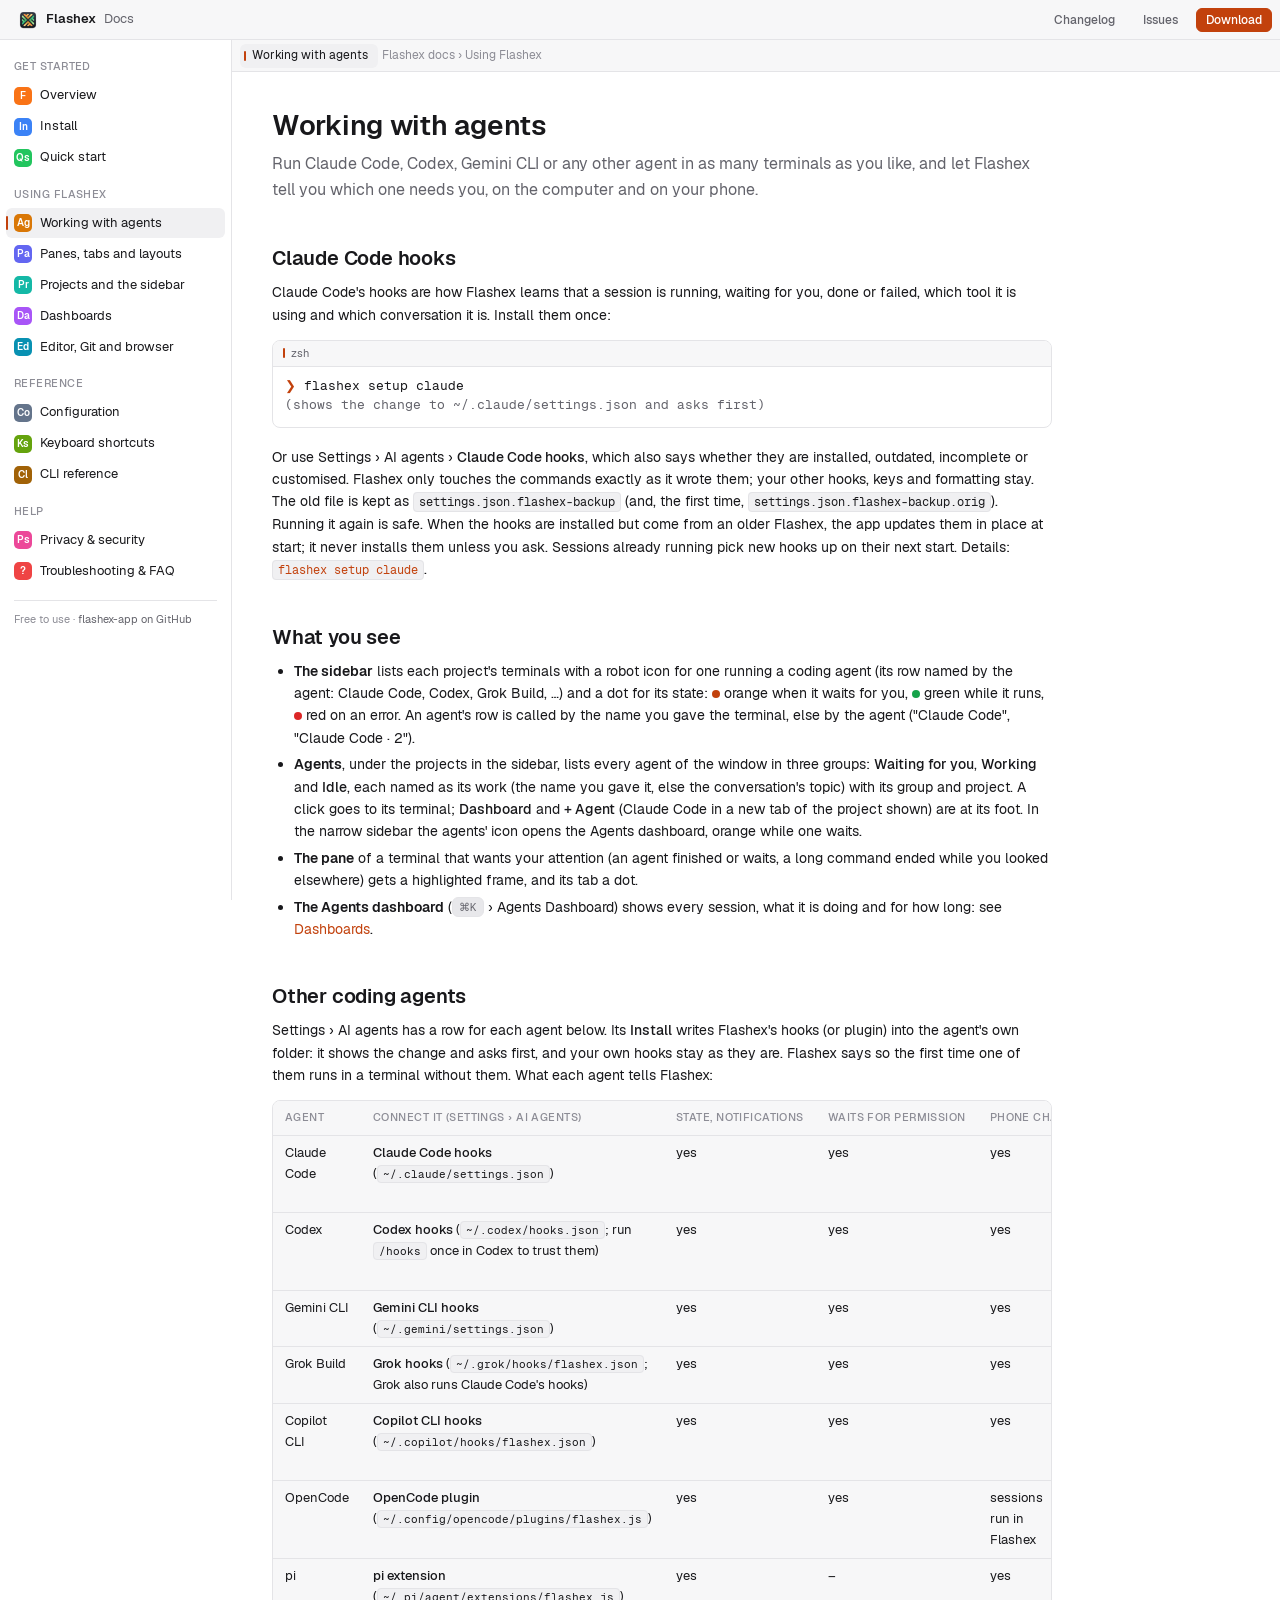
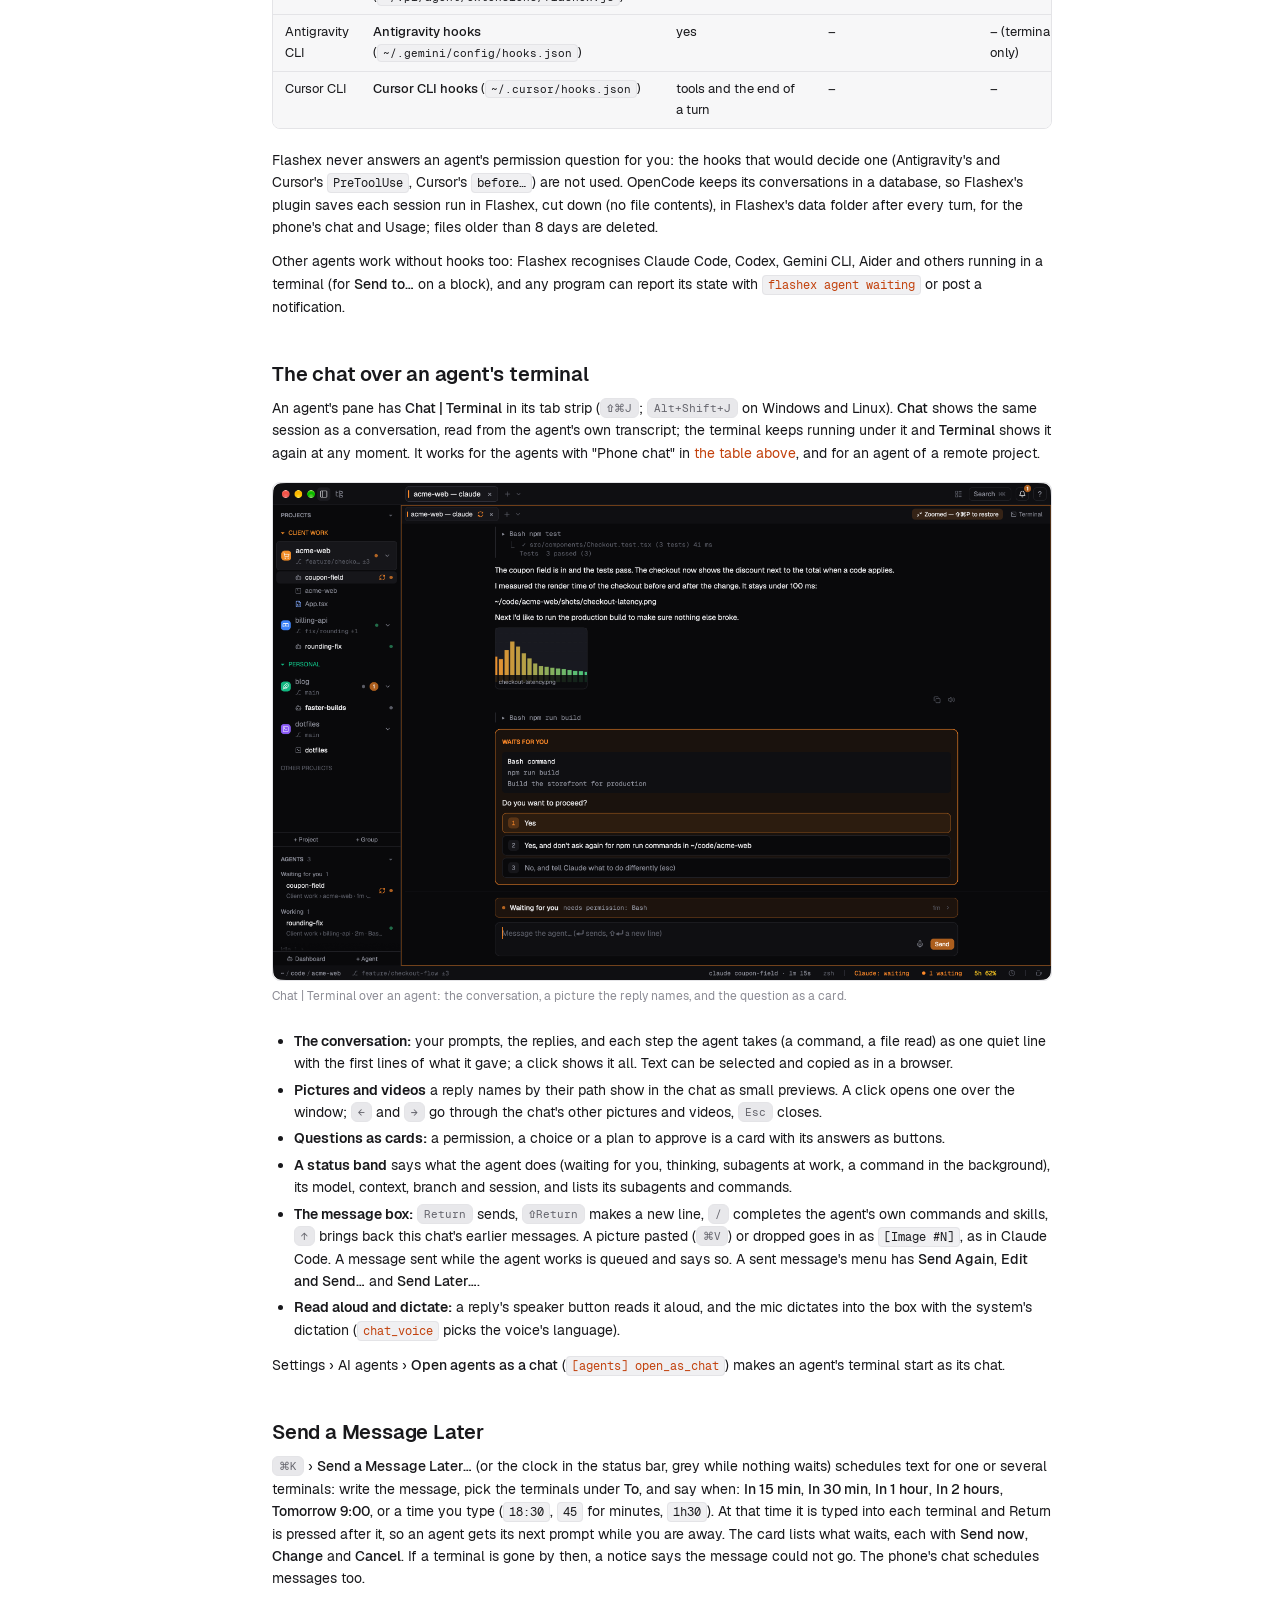
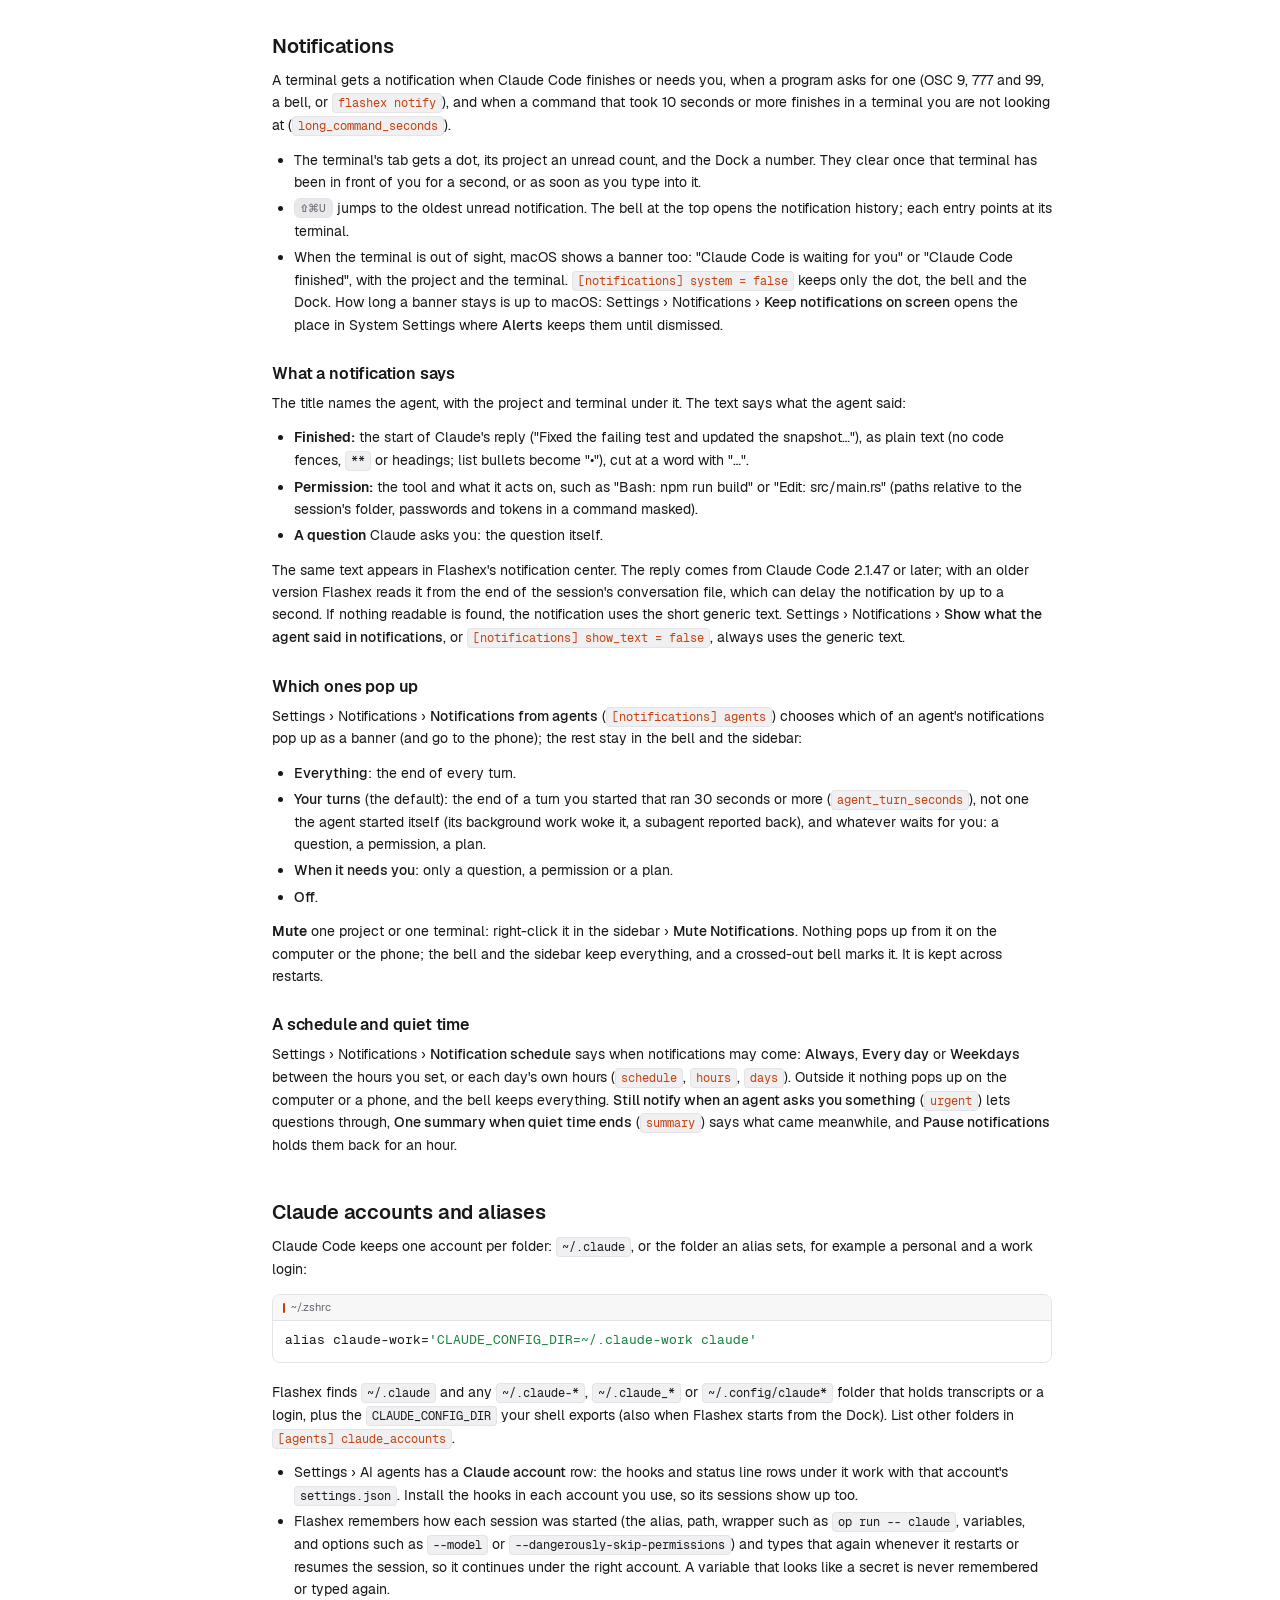
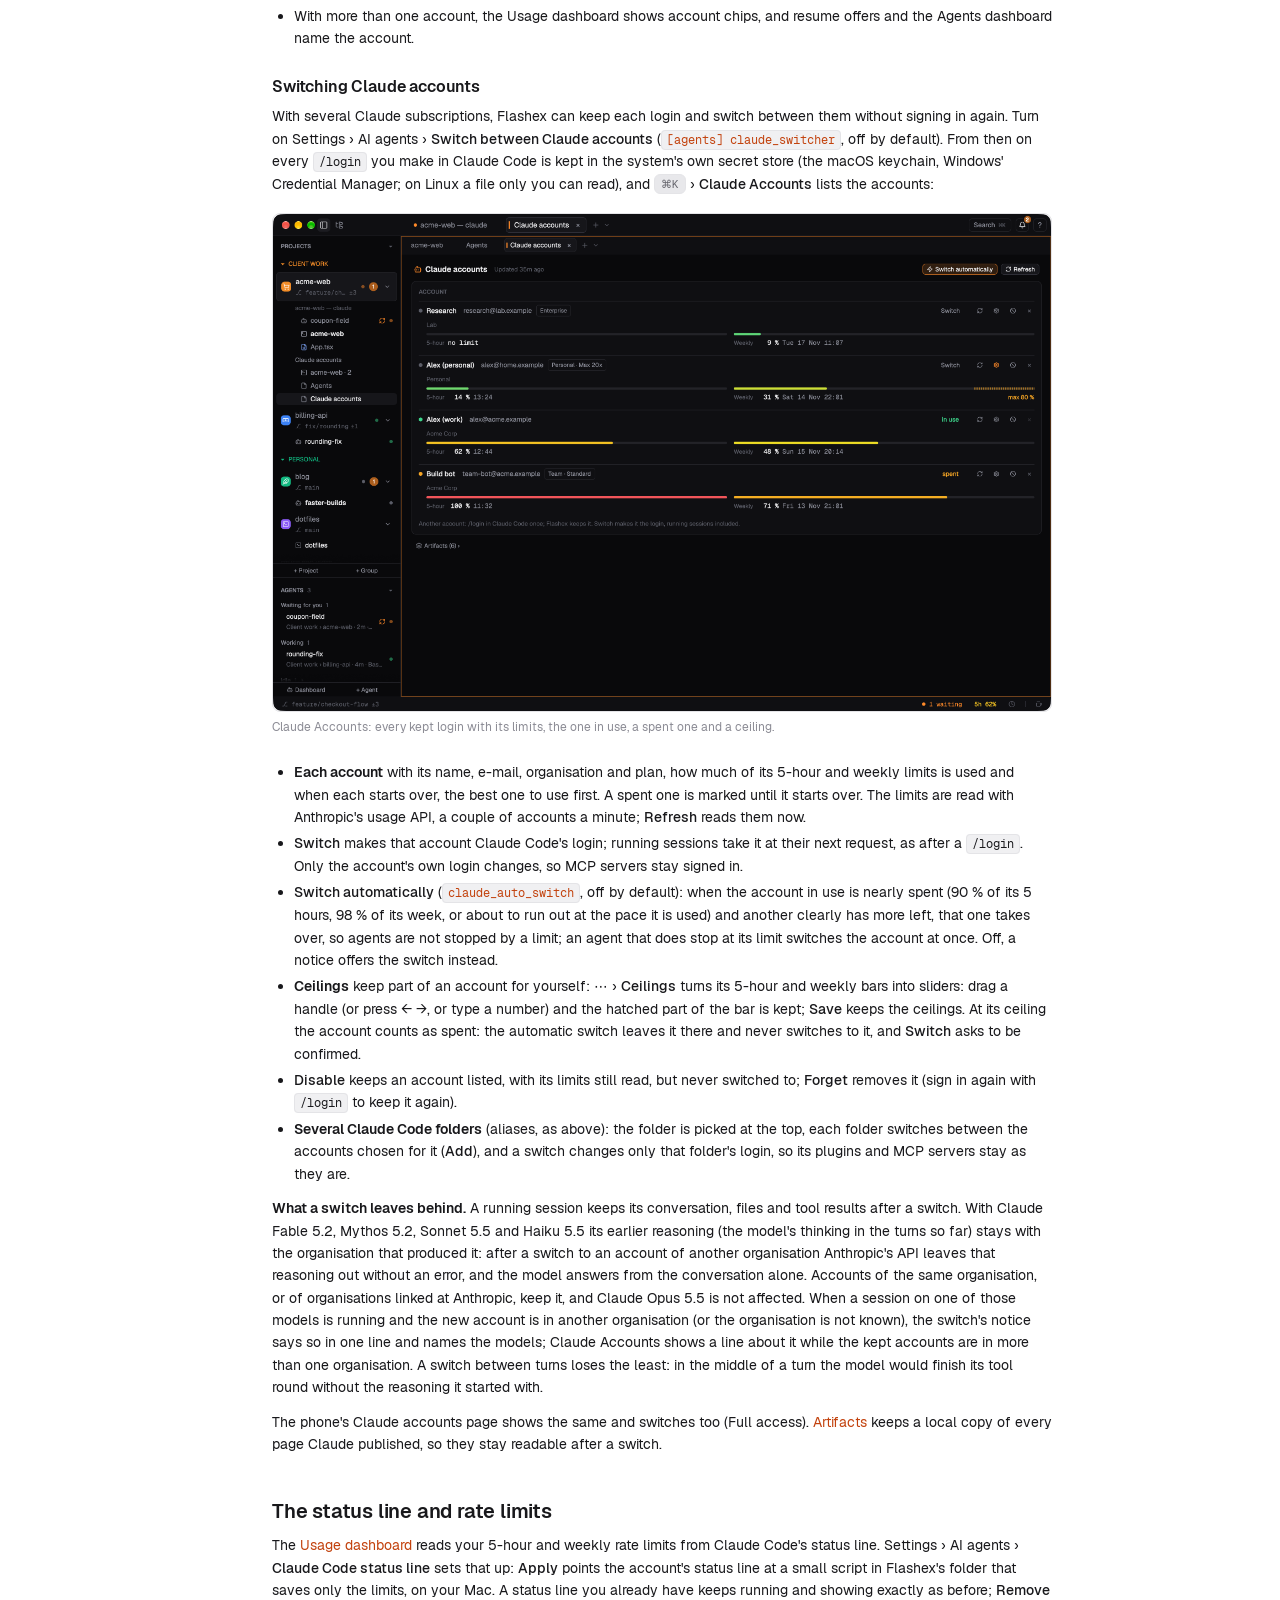
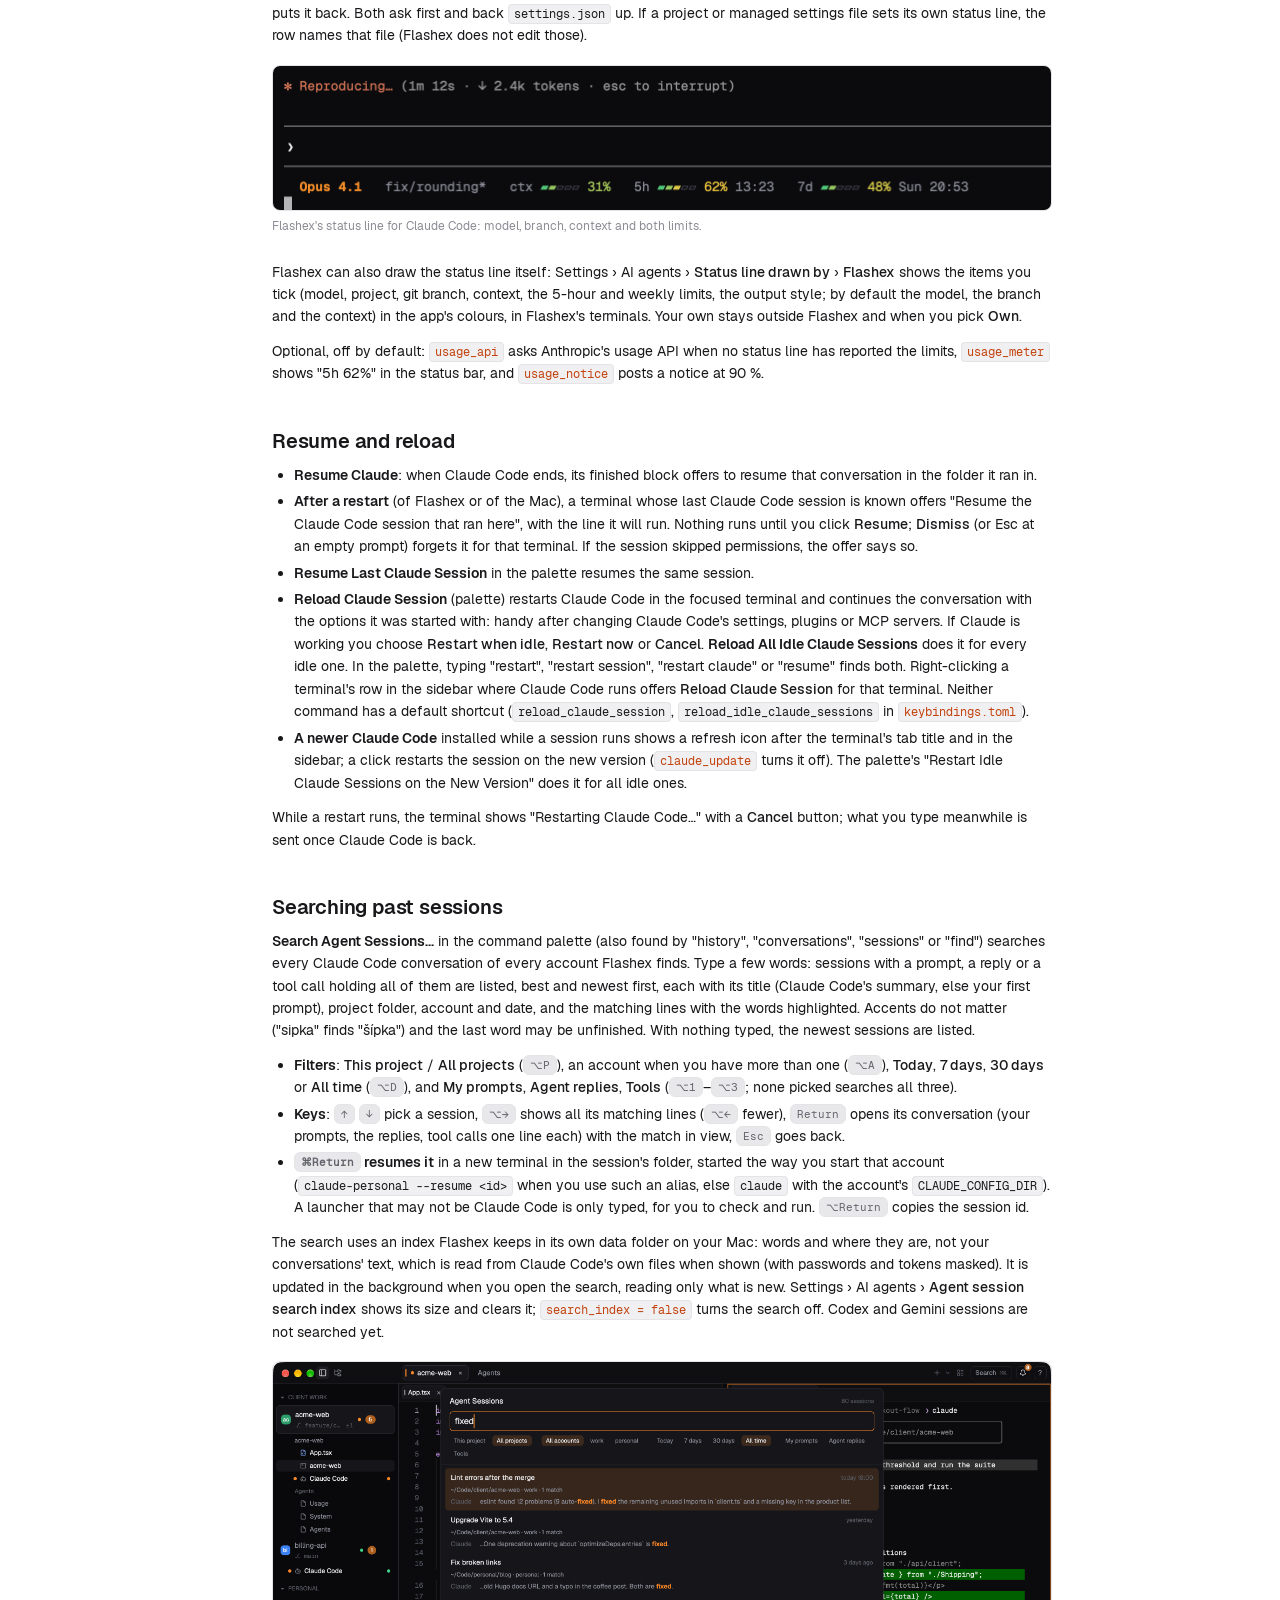
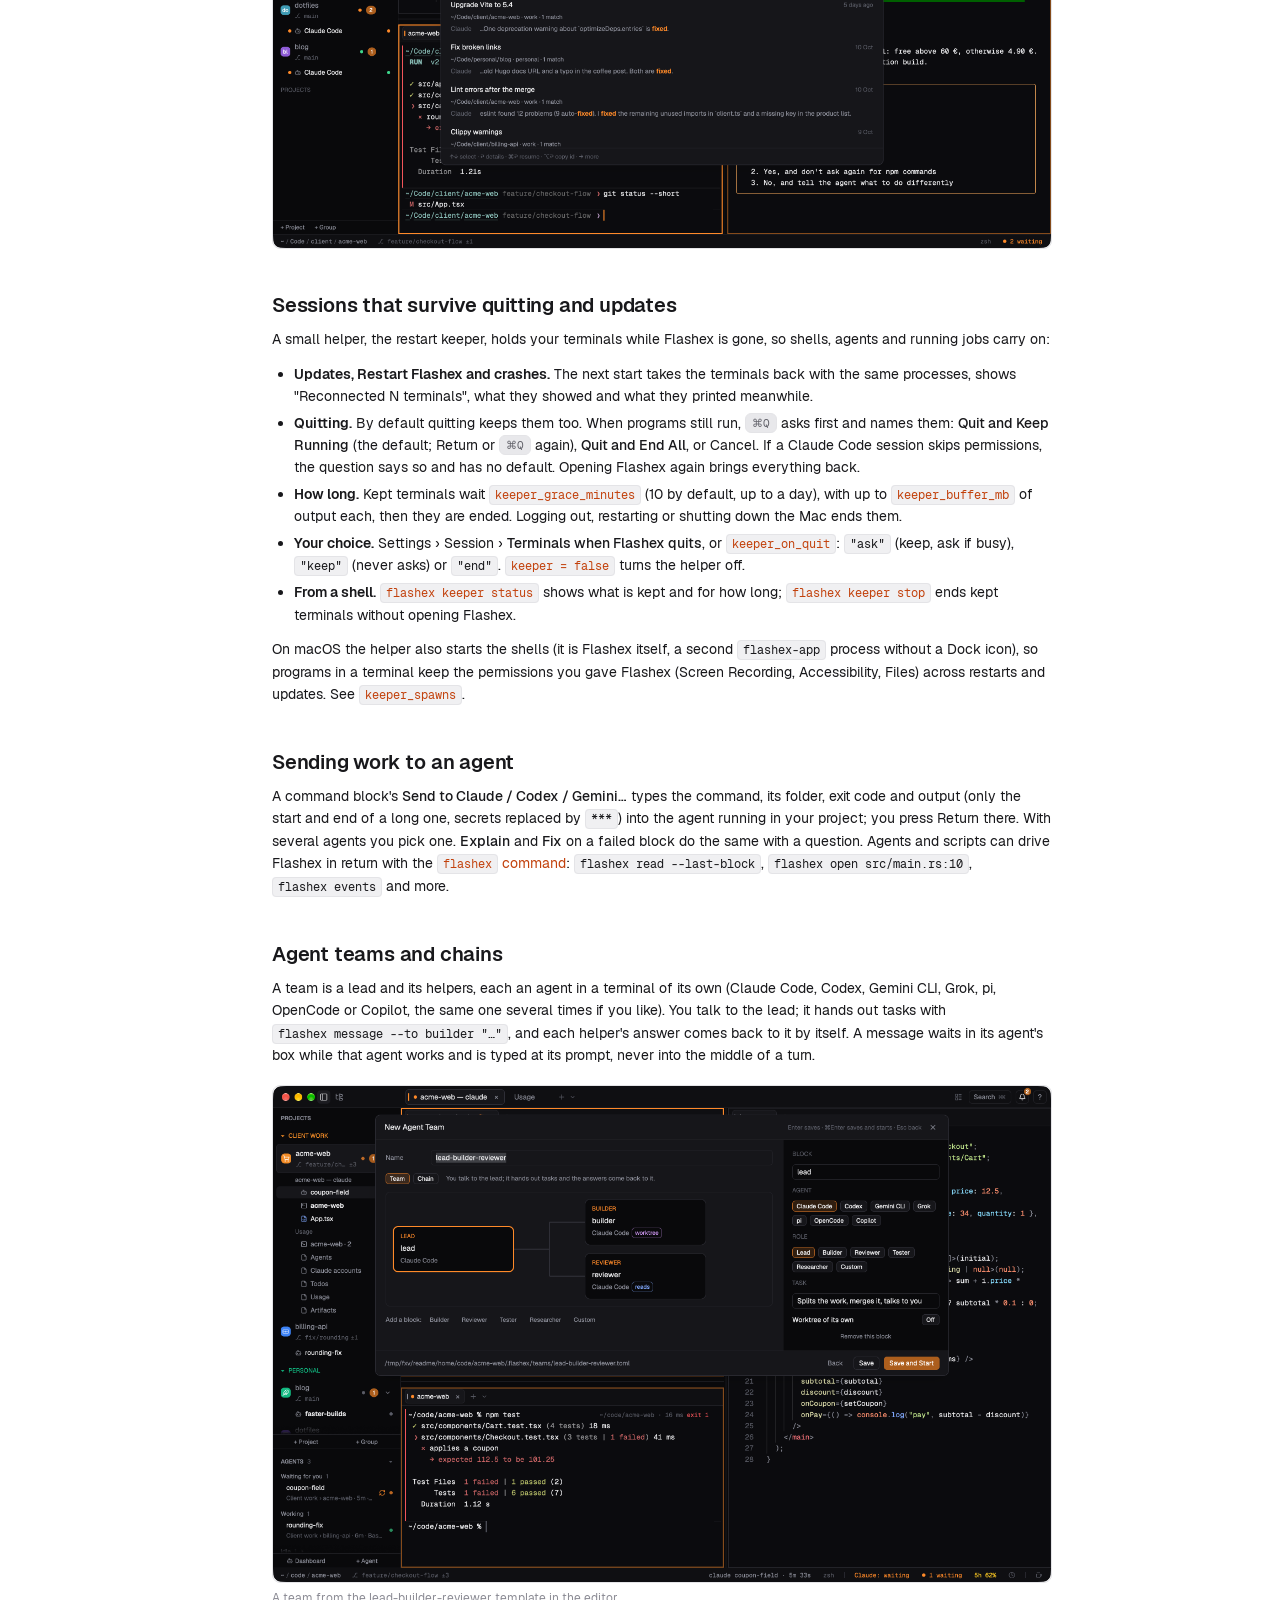
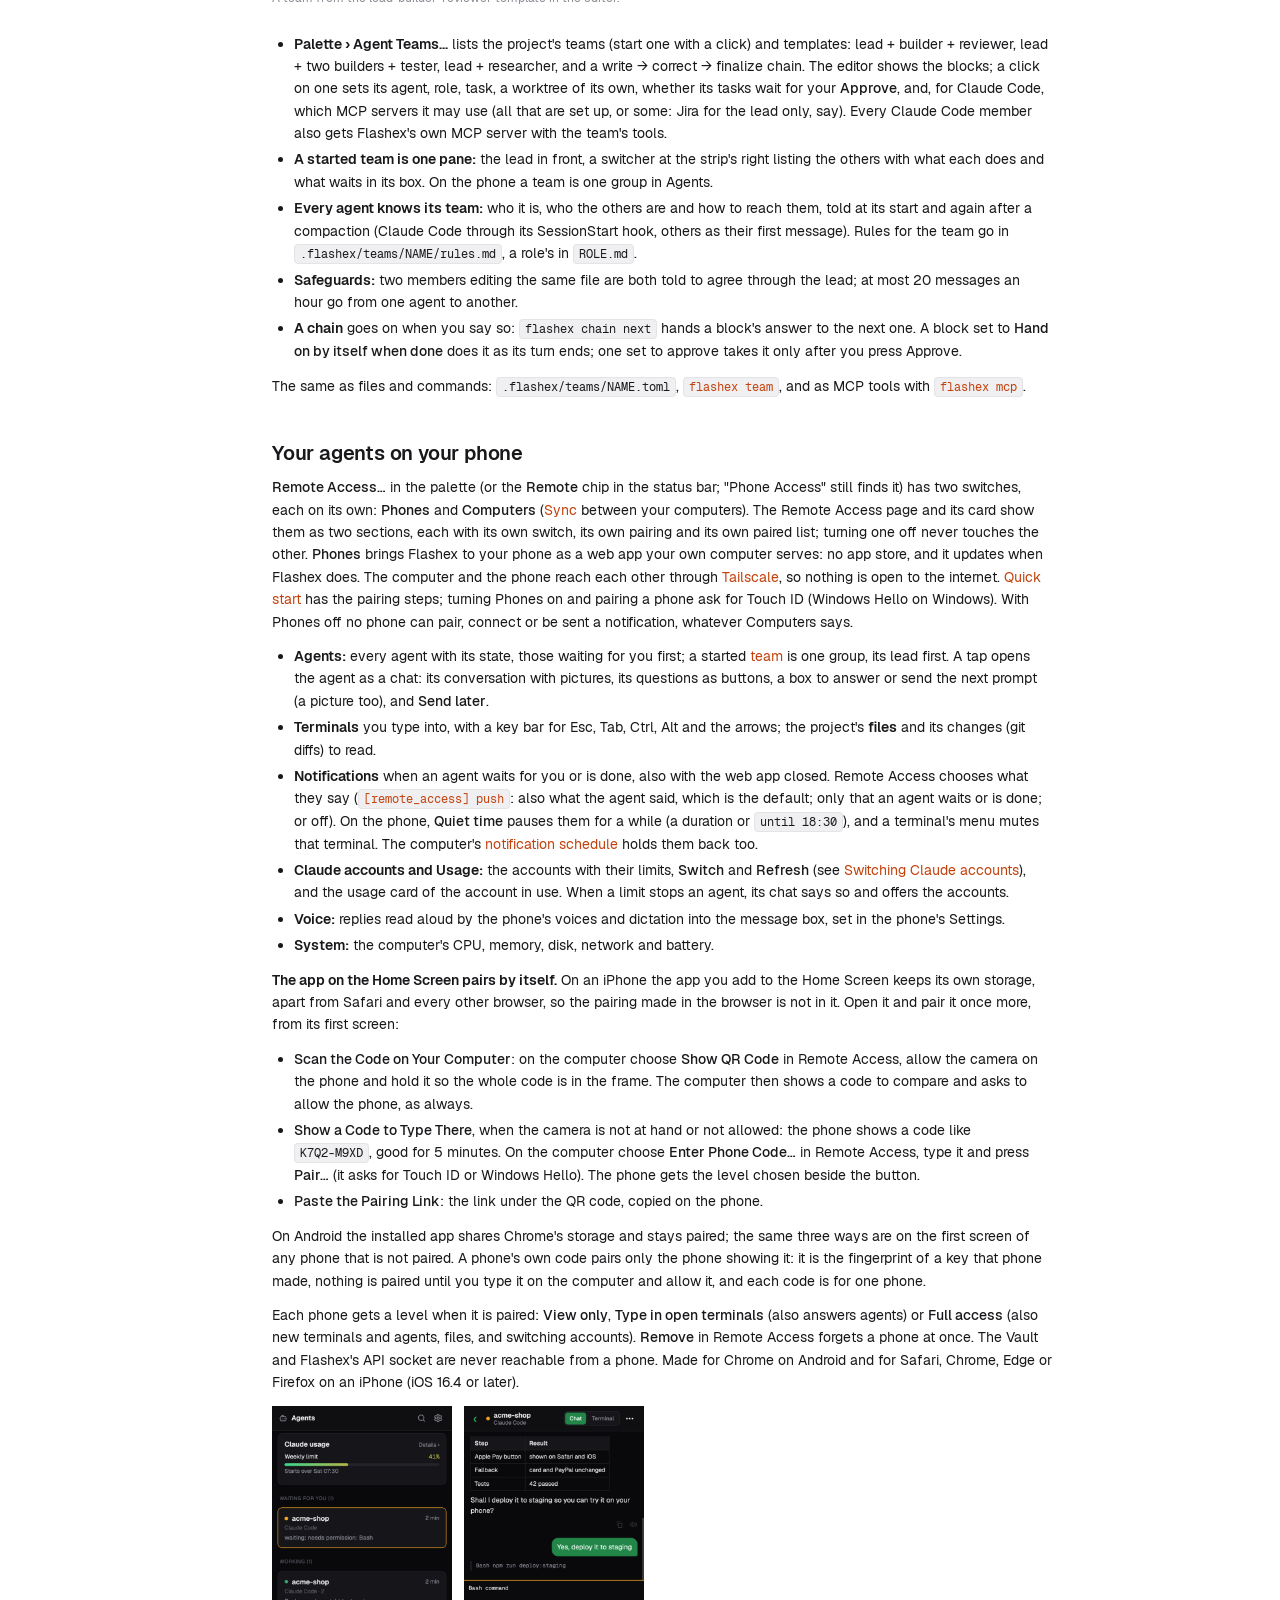
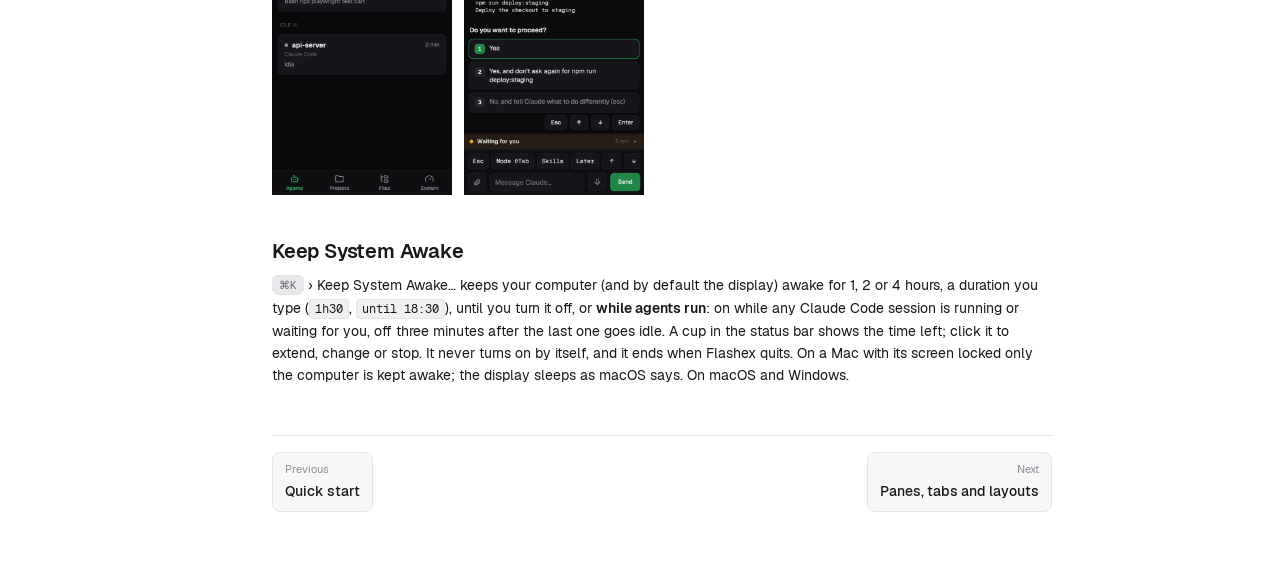
==== commit 1f87a33f: "Flashex 0.6.1" ====
--- a/docs/agents.html
+++ b/docs/agents.html
@@ -145,7 +145,7 @@
 <li><strong>Each account</strong> with its name, e-mail, organisation and plan, how much of its 5-hour and weekly limits is used and when each starts over, the best one to use first. A spent one is marked until it starts over. The limits are read with Anthropic's usage API, a couple of accounts a minute; <span class="ui">Refresh</span> reads them now.</li>
 <li><strong><span class="ui">Switch</span></strong> makes that account Claude Code's login; running sessions take it at their next request, as after a <code>/login</code>. Only the account's own login changes, so MCP servers stay signed in.</li>
 <li><strong><span class="ui">Switch automatically</span></strong> (<a href="configuration.html#cfg-agents-claude_auto_switch"><code>claude_auto_switch</code></a>, off by default): when the account in use is nearly spent (90 % of its 5 hours, 98 % of its week, or about to run out at the pace it is used) and another clearly has more left, that one takes over, so agents are not stopped by a limit; an agent that does stop at its limit switches the account at once. Off, a notice offers the switch instead.</li>
-<li><strong>Ceilings</strong> keep part of an account for yourself: <span class="ui">⋯</span> › <span class="ui">Ceilings</span> sets a 5-hour and a weekly ceiling. At its ceiling the account counts as spent: the automatic switch leaves it there and never switches to it, and <span class="ui">Switch</span> asks to be confirmed.</li>
+<li><strong>Ceilings</strong> keep part of an account for yourself: <span class="ui">⋯</span> › <span class="ui">Ceilings</span> turns its 5-hour and weekly bars into sliders: drag a handle (or press ← →, or type a number) and the hatched part of the bar is kept; <span class="ui">Save</span> keeps the ceilings. At its ceiling the account counts as spent: the automatic switch leaves it there and never switches to it, and <span class="ui">Switch</span> asks to be confirmed.</li>
 <li><strong><span class="ui">Disable</span></strong> keeps an account listed, with its limits still read, but never switched to; <span class="ui">Forget</span> removes it (sign in again with <code>/login</code> to keep it again).</li>
 <li><strong>Several Claude Code folders</strong> (aliases, as above): the folder is picked at the top, each folder switches between the accounts chosen for it (<span class="ui">Add</span>), and a switch changes only that folder's login, so its plugins and MCP servers stay as they are.</li>
 </ul>
@@ -214,16 +214,23 @@
 <p>The same as files and commands: <code>.flashex/teams/NAME.toml</code>, <a href="cli.html#flashex-team-start"><code>flashex team</code></a>, and as MCP tools with <a href="cli.html#flashex-mcp"><code>flashex mcp</code></a>.</p>
 
 <h2 id="phone">Your agents on your phone</h2>
-<p><span class="ui">Phone Access…</span> in the palette (or the <span class="ui">Phone</span> chip in the status bar) brings Flashex to your phone as a web app your own computer serves: no app store, and it updates when Flashex does. The computer and the phone reach each other through <a href="https://tailscale.com">Tailscale</a>, so nothing is open to the internet. <a href="quick-start.html#phone">Quick start</a> has the pairing steps; turning it on and pairing ask for Touch ID (Windows Hello on Windows).</p>
+<p><span class="ui">Remote Access…</span> in the palette (or the <span class="ui">Remote</span> chip in the status bar; "Phone Access" still finds it) has two switches, each on its own: <span class="ui">Phones</span> and <span class="ui">Computers</span> (<a href="dashboards.html#sync">Sync</a> between your computers). The Remote Access page and its card show them as two sections, each with its own switch, its own pairing and its own paired list; turning one off never touches the other. <span class="ui">Phones</span> brings Flashex to your phone as a web app your own computer serves: no app store, and it updates when Flashex does. The computer and the phone reach each other through <a href="https://tailscale.com">Tailscale</a>, so nothing is open to the internet. <a href="quick-start.html#phone">Quick start</a> has the pairing steps; turning Phones on and pairing a phone ask for Touch ID (Windows Hello on Windows). With Phones off no phone can pair, connect or be sent a notification, whatever Computers says.</p>
 <ul>
 <li><strong>Agents:</strong> every agent with its state, those waiting for you first; a started <a href="#teams">team</a> is one group, its lead first. A tap opens the agent as a chat: its conversation with pictures, its questions as buttons, a box to answer or send the next prompt (a picture too), and <span class="ui">Send later</span>.</li>
 <li><strong>Terminals</strong> you type into, with a key bar for Esc, Tab, Ctrl, Alt and the arrows; the project's <strong>files</strong> and its changes (git diffs) to read.</li>
-<li><strong>Notifications</strong> when an agent waits for you or is done, also with the web app closed. Phone Access chooses what they say (<a href="configuration.html#cfg-remote_access-push"><code>[remote_access] push</code></a>: also what the agent said, which is the default; only that an agent waits or is done; or off). On the phone, <span class="ui">Quiet time</span> pauses them for a while (a duration or <code>until 18:30</code>), and a terminal's menu mutes that terminal. The computer's <a href="#notify-schedule">notification schedule</a> holds them back too.</li>
+<li><strong>Notifications</strong> when an agent waits for you or is done, also with the web app closed. Remote Access chooses what they say (<a href="configuration.html#cfg-remote_access-push"><code>[remote_access] push</code></a>: also what the agent said, which is the default; only that an agent waits or is done; or off). On the phone, <span class="ui">Quiet time</span> pauses them for a while (a duration or <code>until 18:30</code>), and a terminal's menu mutes that terminal. The computer's <a href="#notify-schedule">notification schedule</a> holds them back too.</li>
 <li><strong>Claude accounts and Usage:</strong> the accounts with their limits, <span class="ui">Switch</span> and <span class="ui">Refresh</span> (see <a href="#switcher">Switching Claude accounts</a>), and the usage card of the account in use. When a limit stops an agent, its chat says so and offers the accounts.</li>
 <li><strong>Voice:</strong> replies read aloud by the phone's voices and dictation into the message box, set in the phone's Settings.</li>
 <li><strong>System:</strong> the computer's CPU, memory, disk, network and battery.</li>
 </ul>
-<p>Each phone gets a level when it is paired: <span class="ui">View only</span>, <span class="ui">Type in open terminals</span> (also answers agents) or <span class="ui">Full access</span> (also new terminals and agents, files, and switching accounts). <span class="ui">Remove</span> in Phone Access forgets a phone at once. The Vault and Flashex's API socket are never reachable from a phone. Made for Chrome on Android and for Safari, Chrome, Edge or Firefox on an iPhone (iOS 16.4 or later).</p>
+<p id="phone-home-screen"><strong>The app on the Home Screen pairs by itself.</strong> On an iPhone the app you add to the Home Screen keeps its own storage, apart from Safari and every other browser, so the pairing made in the browser is not in it. Open it and pair it once more, from its first screen:</p>
+<ul>
+<li><span class="ui">Scan the Code on Your Computer</span>: on the computer choose <span class="ui">Show QR Code</span> in Remote Access, allow the camera on the phone and hold it so the whole code is in the frame. The computer then shows a code to compare and asks to allow the phone, as always.</li>
+<li><span class="ui">Show a Code to Type There</span>, when the camera is not at hand or not allowed: the phone shows a code like <code>K7Q2-M9XD</code>, good for 5 minutes. On the computer choose <span class="ui">Enter Phone Code…</span> in Remote Access, type it and press <span class="ui">Pair…</span> (it asks for Touch ID or Windows Hello). The phone gets the level chosen beside the button.</li>
+<li><span class="ui">Paste the Pairing Link</span>: the link under the QR code, copied on the phone.</li>
+</ul>
+<p>On Android the installed app shares Chrome's storage and stays paired; the same three ways are on the first screen of any phone that is not paired. A phone's own code pairs only the phone showing it: it is the fingerprint of a key that phone made, nothing is paired until you type it on the computer and allow it, and each code is for one phone.</p>
+<p>Each phone gets a level when it is paired: <span class="ui">View only</span>, <span class="ui">Type in open terminals</span> (also answers agents) or <span class="ui">Full access</span> (also new terminals and agents, files, and switching accounts). <span class="ui">Remove</span> in Remote Access forgets a phone at once. The Vault and Flashex's API socket are never reachable from a phone. Made for Chrome on Android and for Safari, Chrome, Edge or Firefox on an iPhone (iOS 16.4 or later).</p>
 <div class="phone-shots" style="display:flex;gap:12px;flex-wrap:wrap;margin:12px 0">
 <img src="screenshots/phone-agents.png" width="180" alt="The phone's Agents tab: one agent waiting for permission, one at work, one idle" loading="lazy">
 <img src="screenshots/phone-chat-ask.png" width="180" alt="Claude Code as a chat on the phone, asking to deploy, its choices as buttons" loading="lazy">
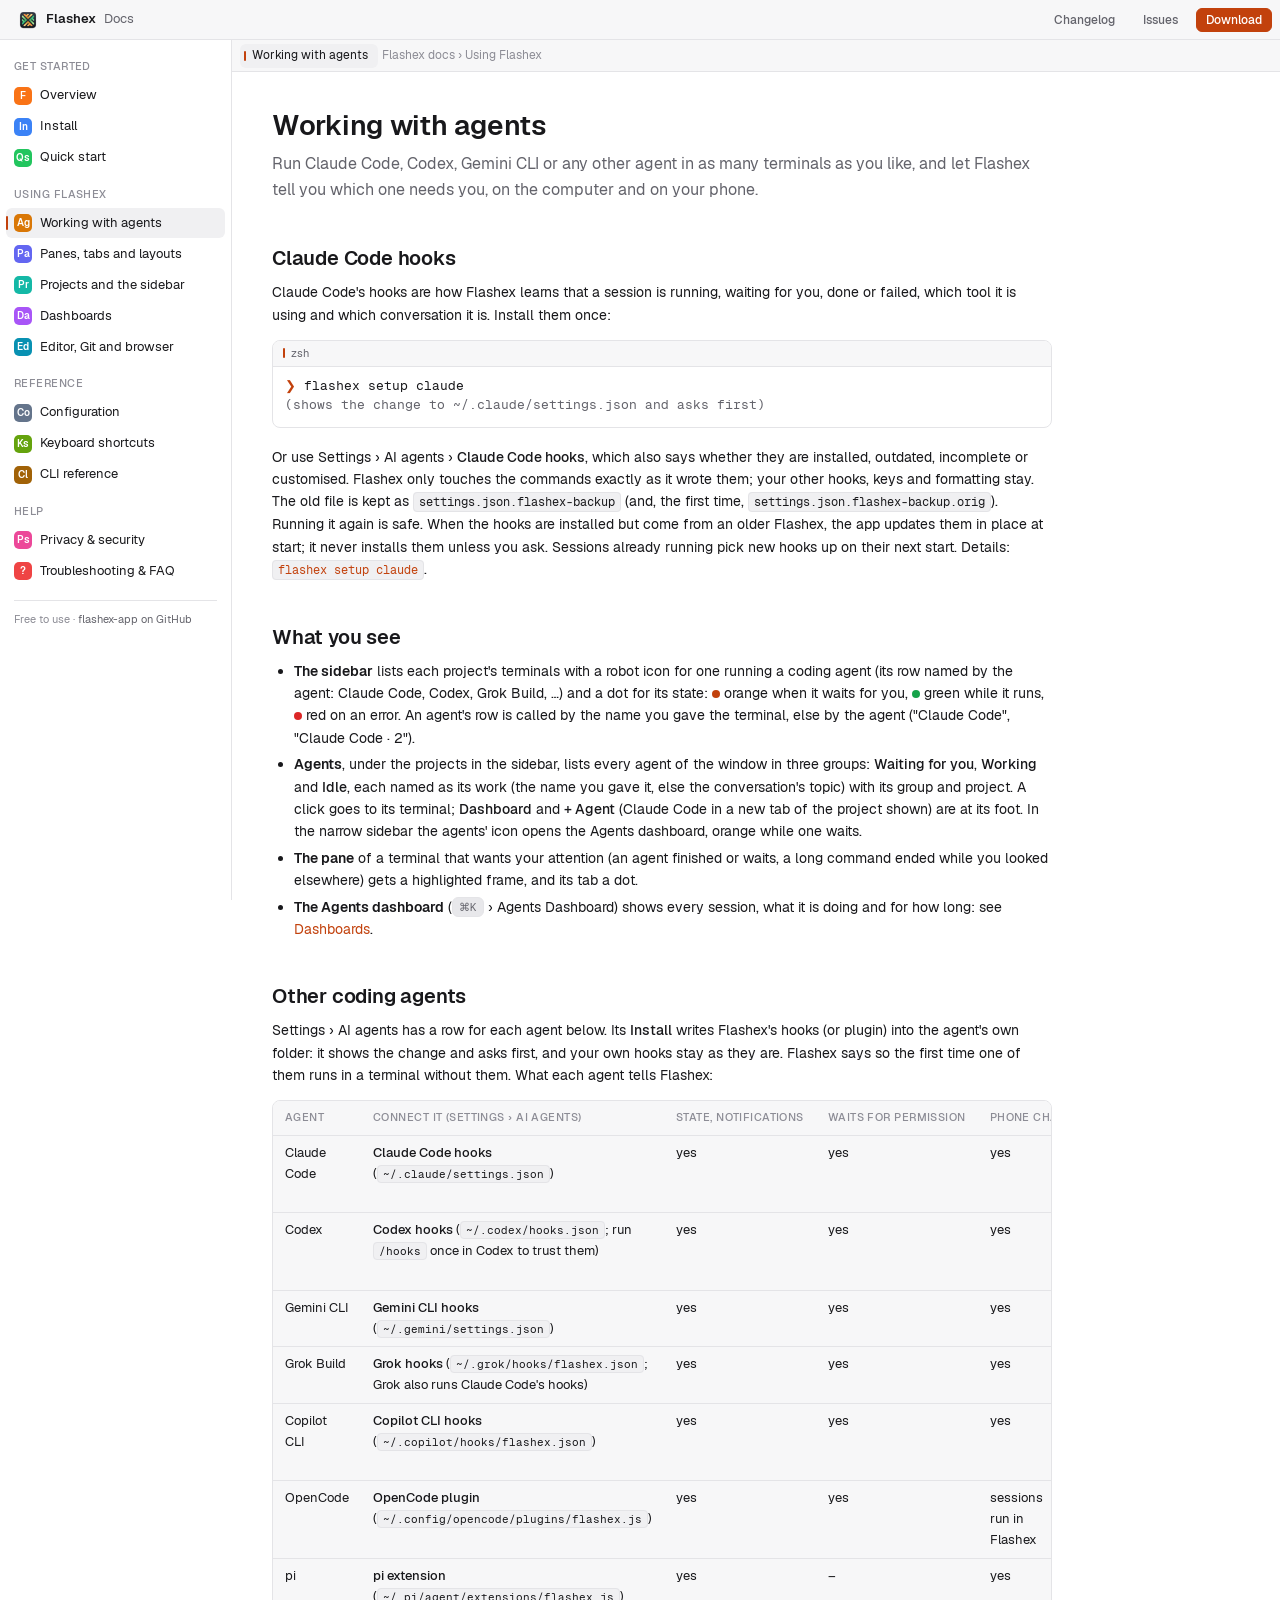
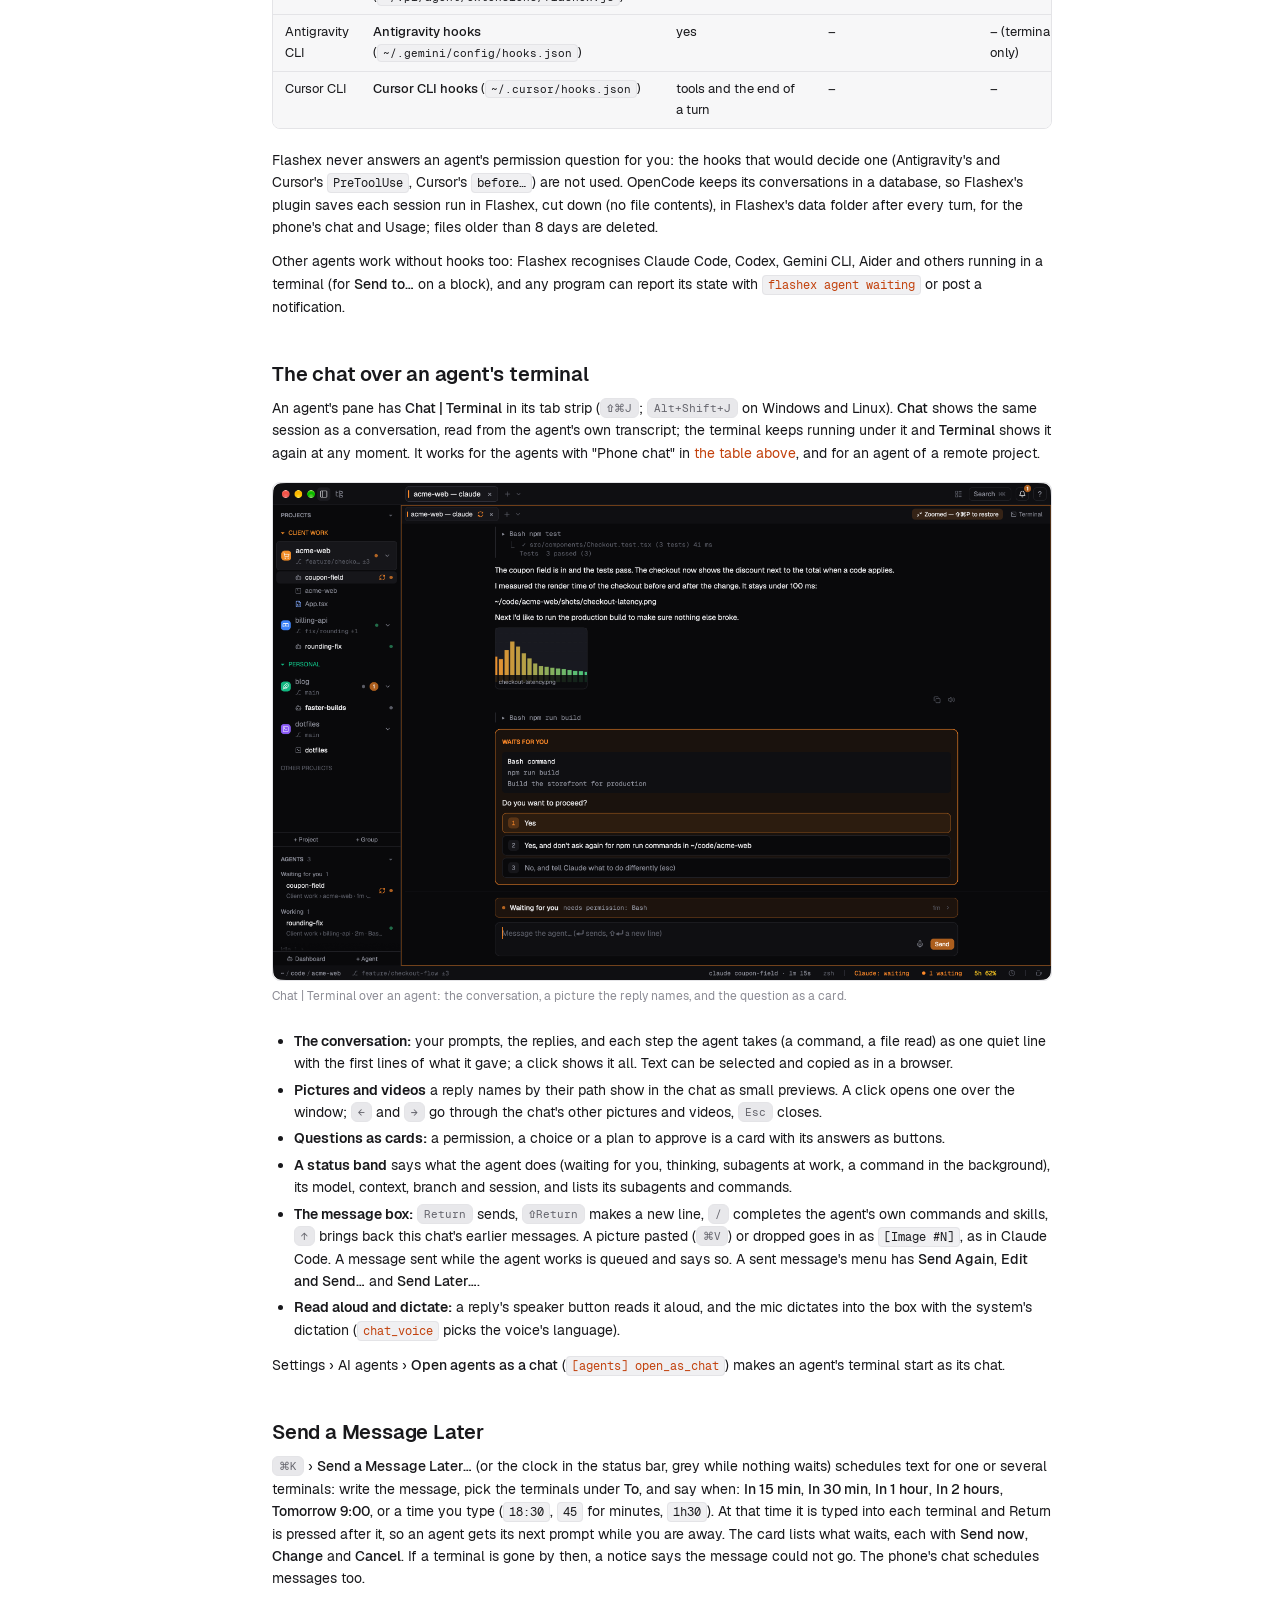
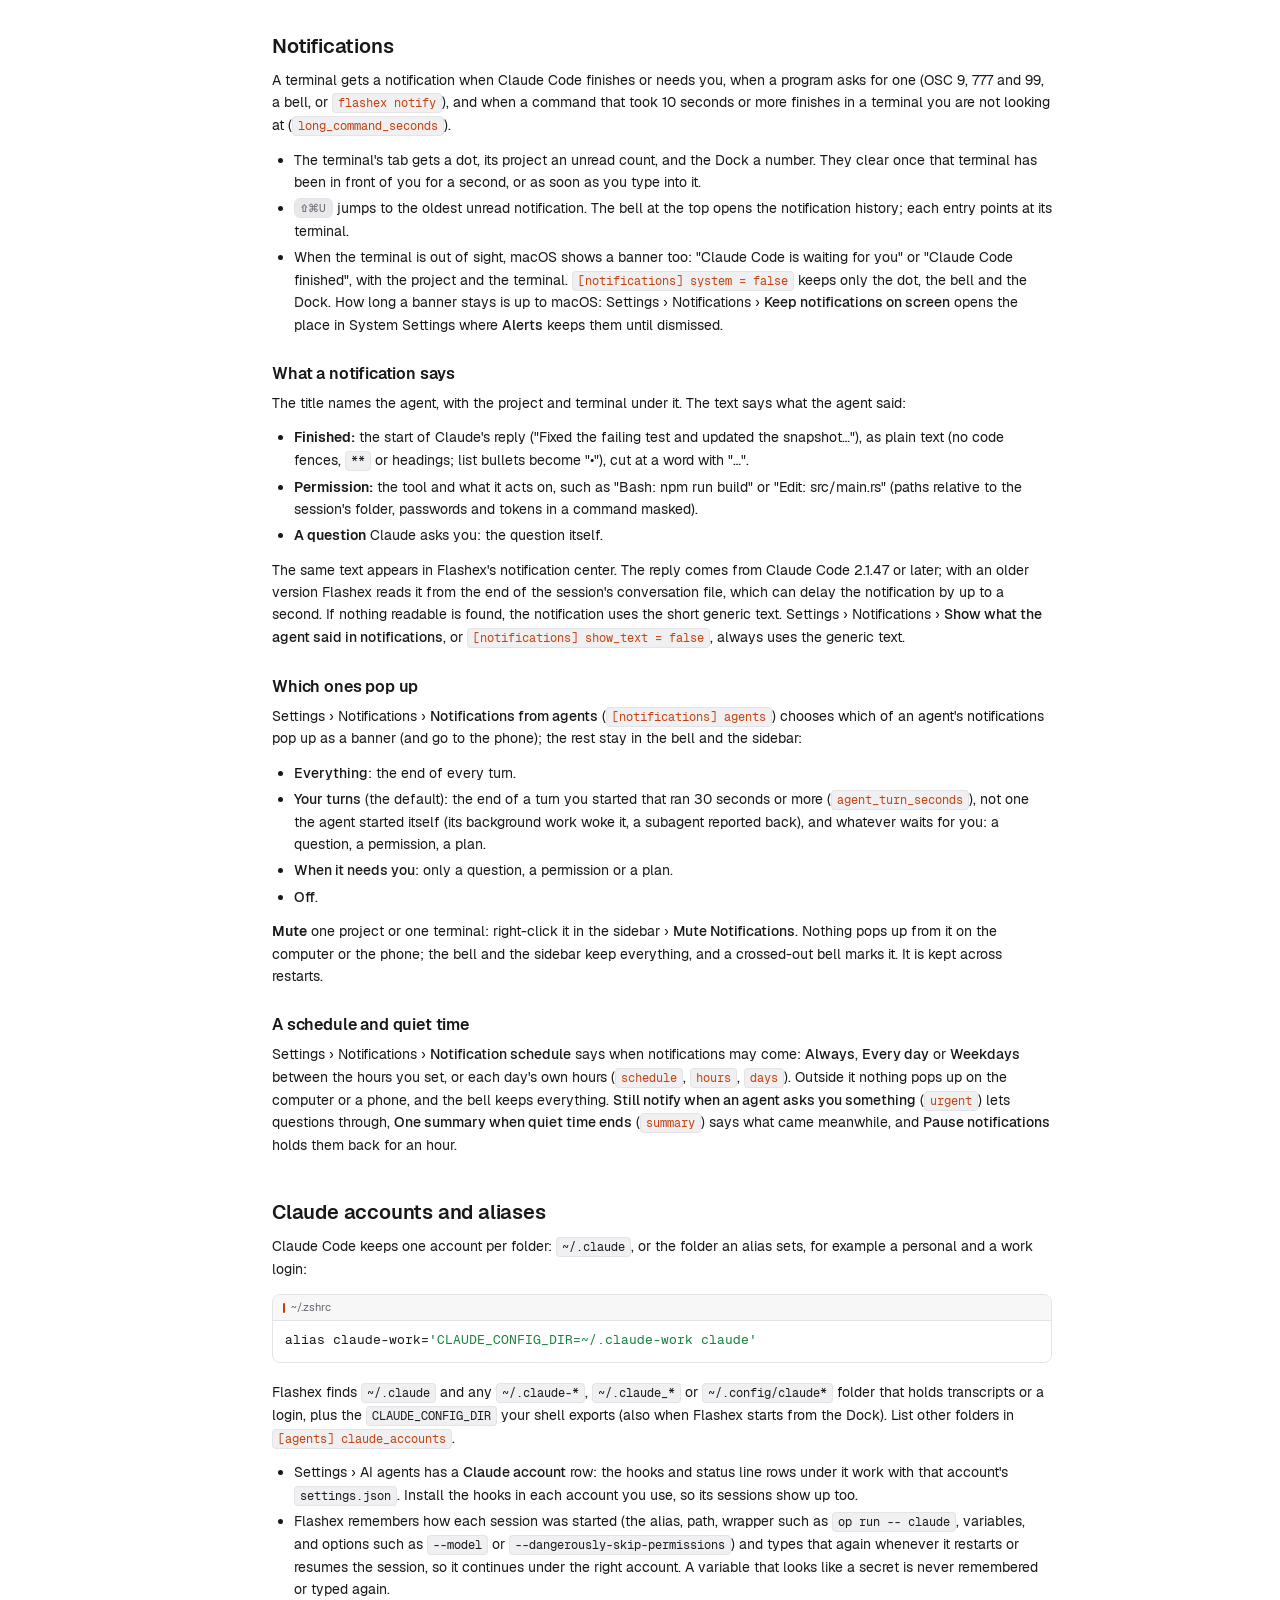
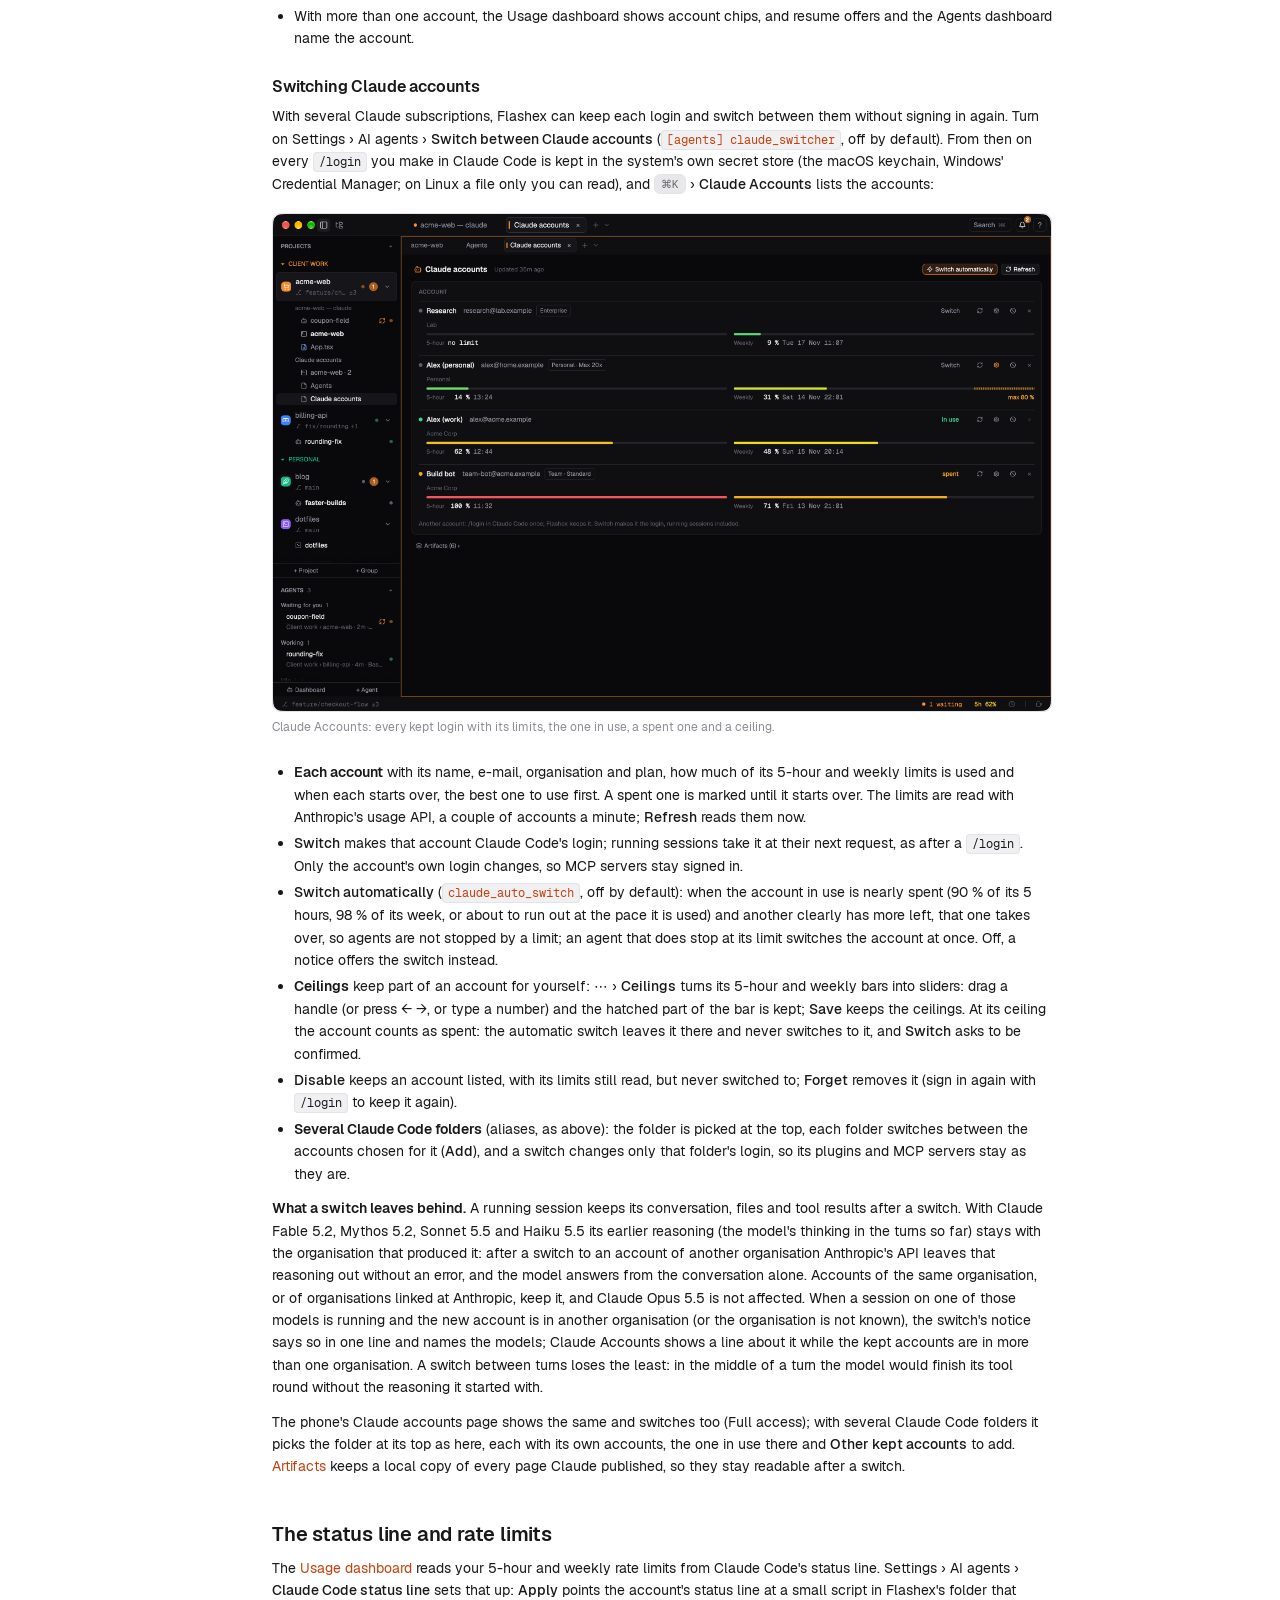
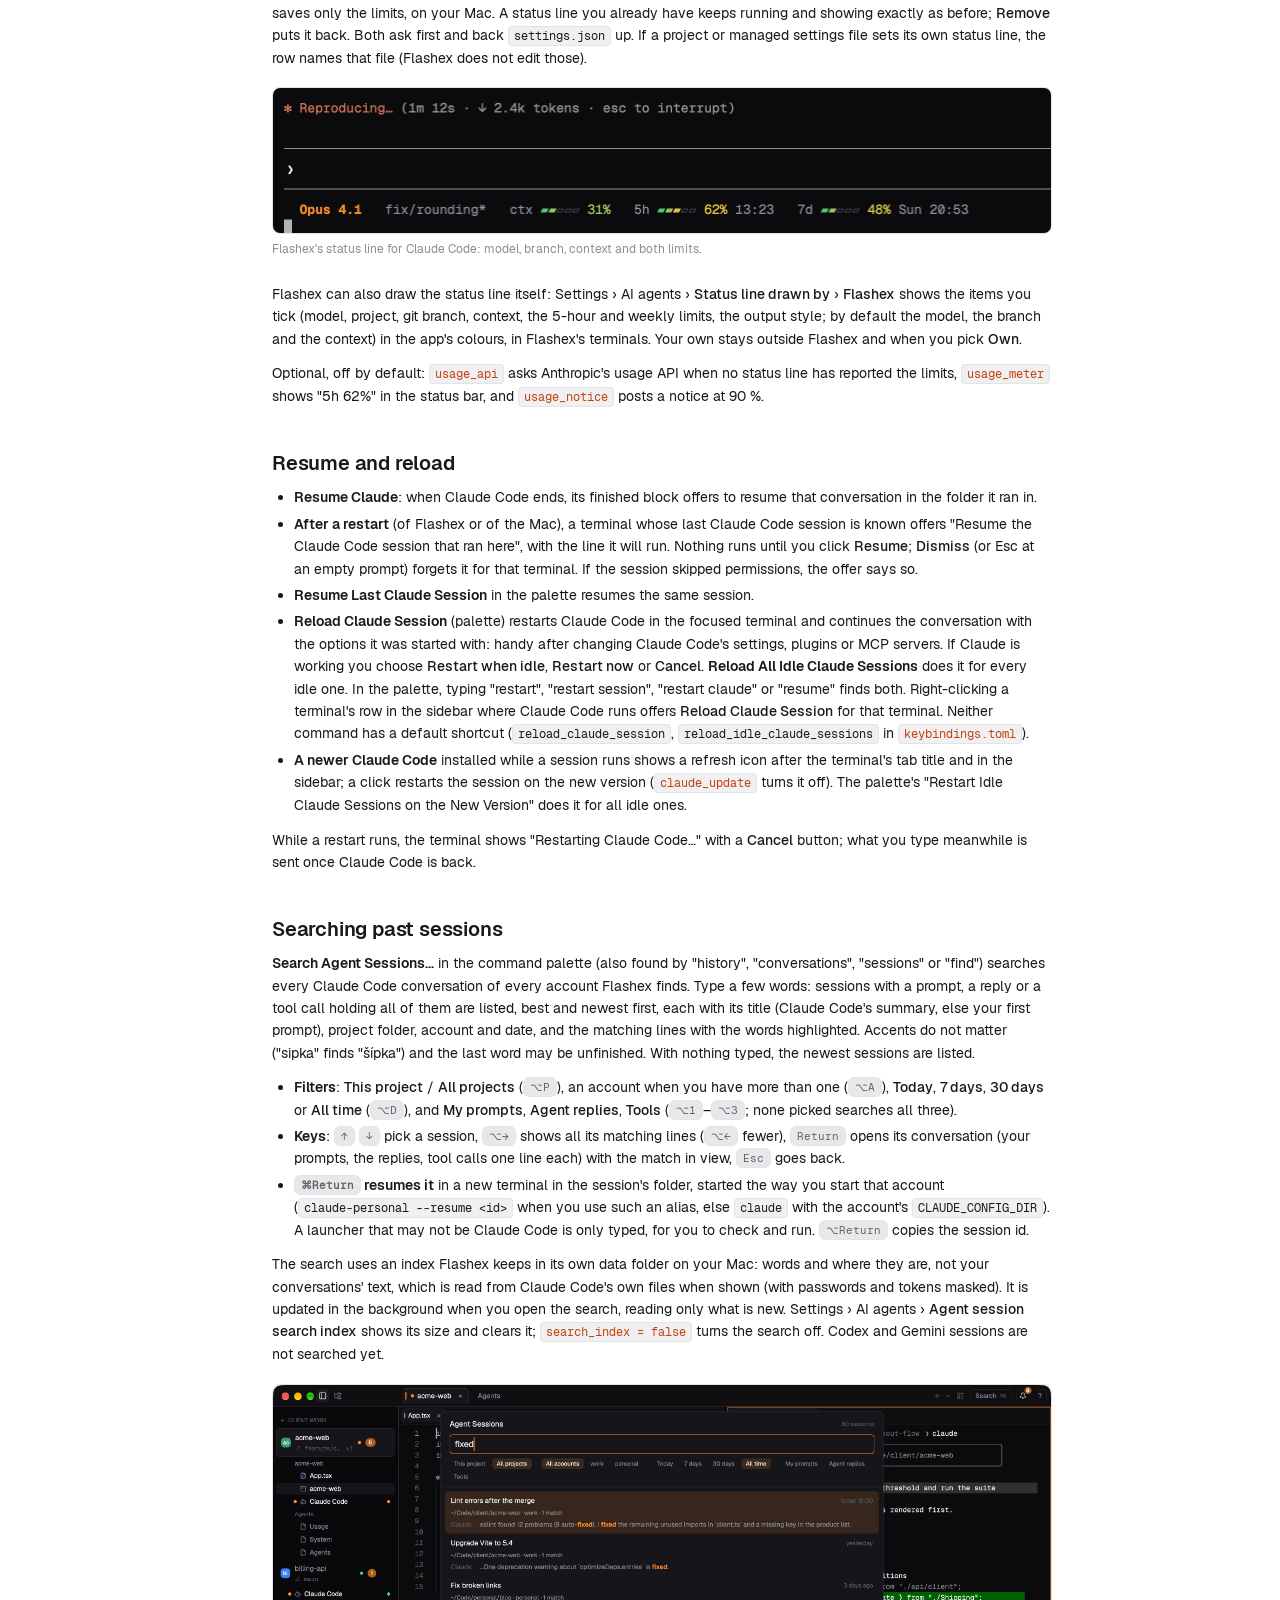
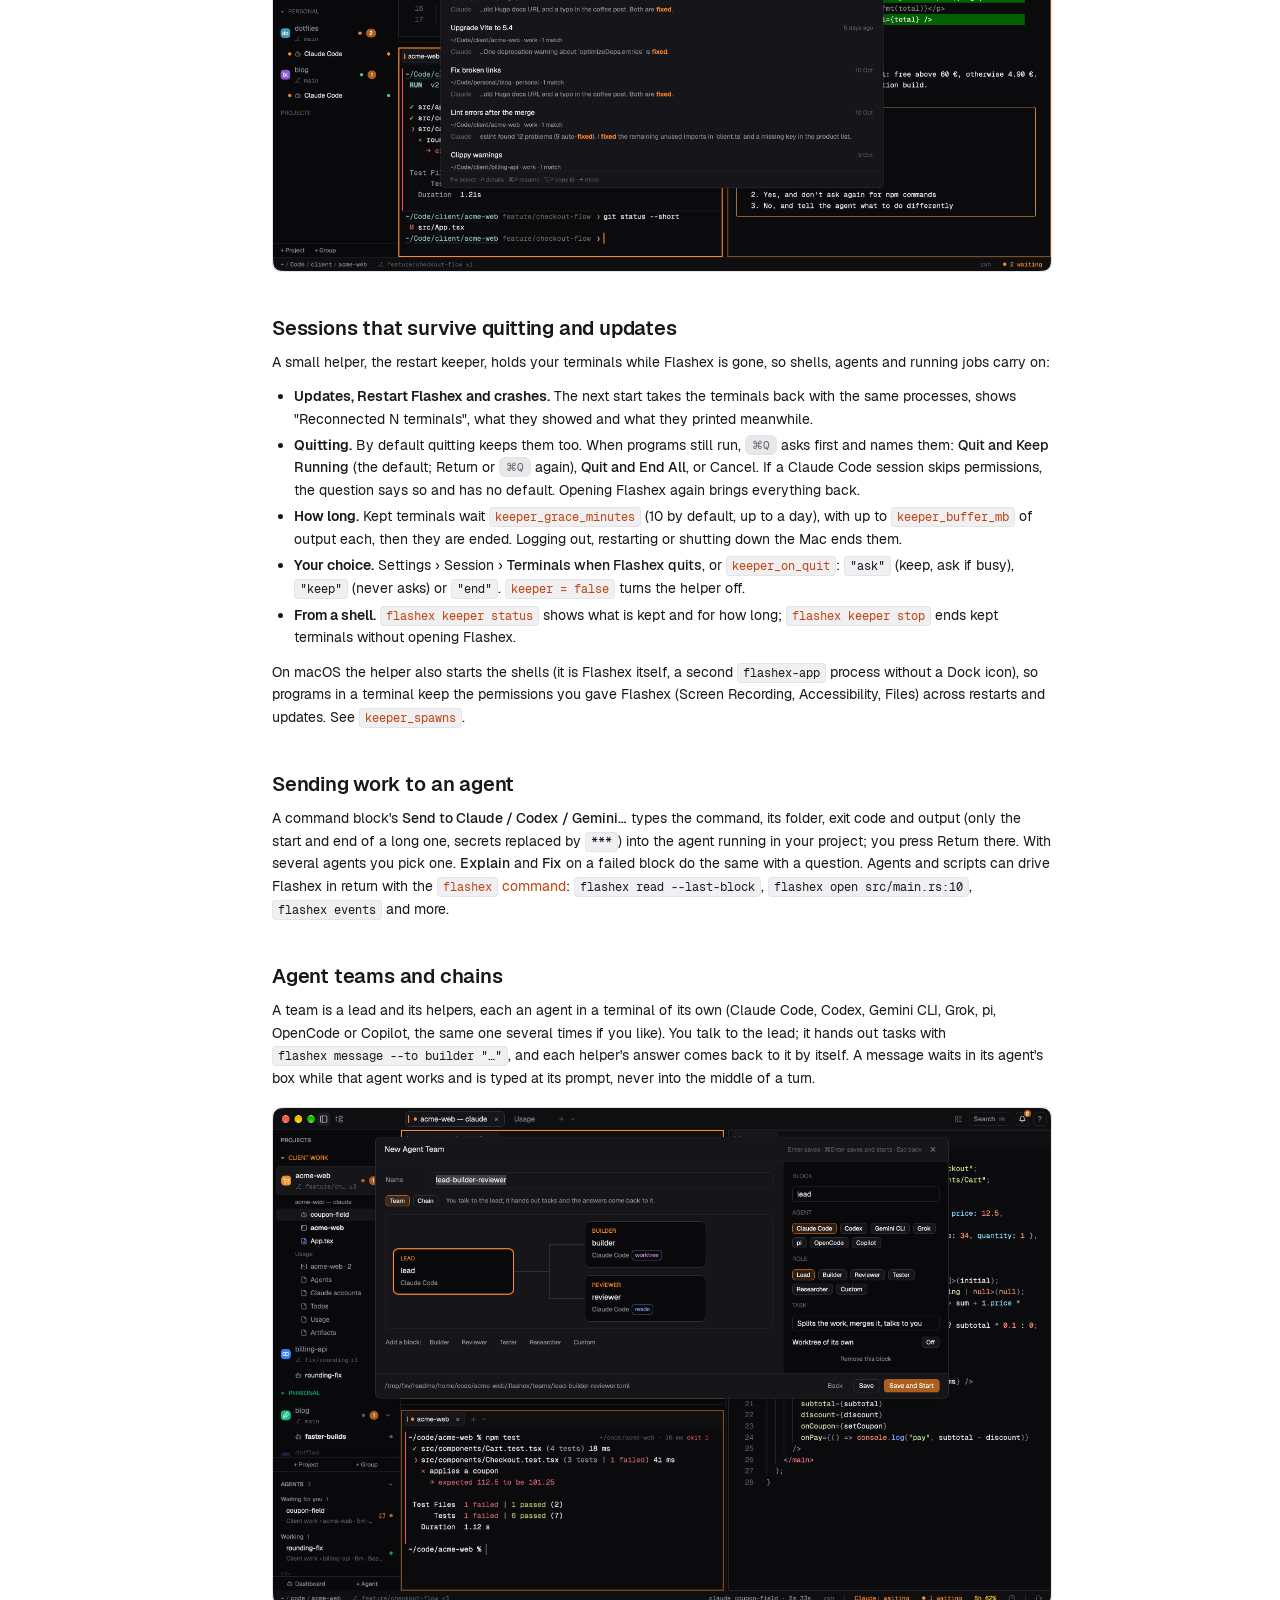
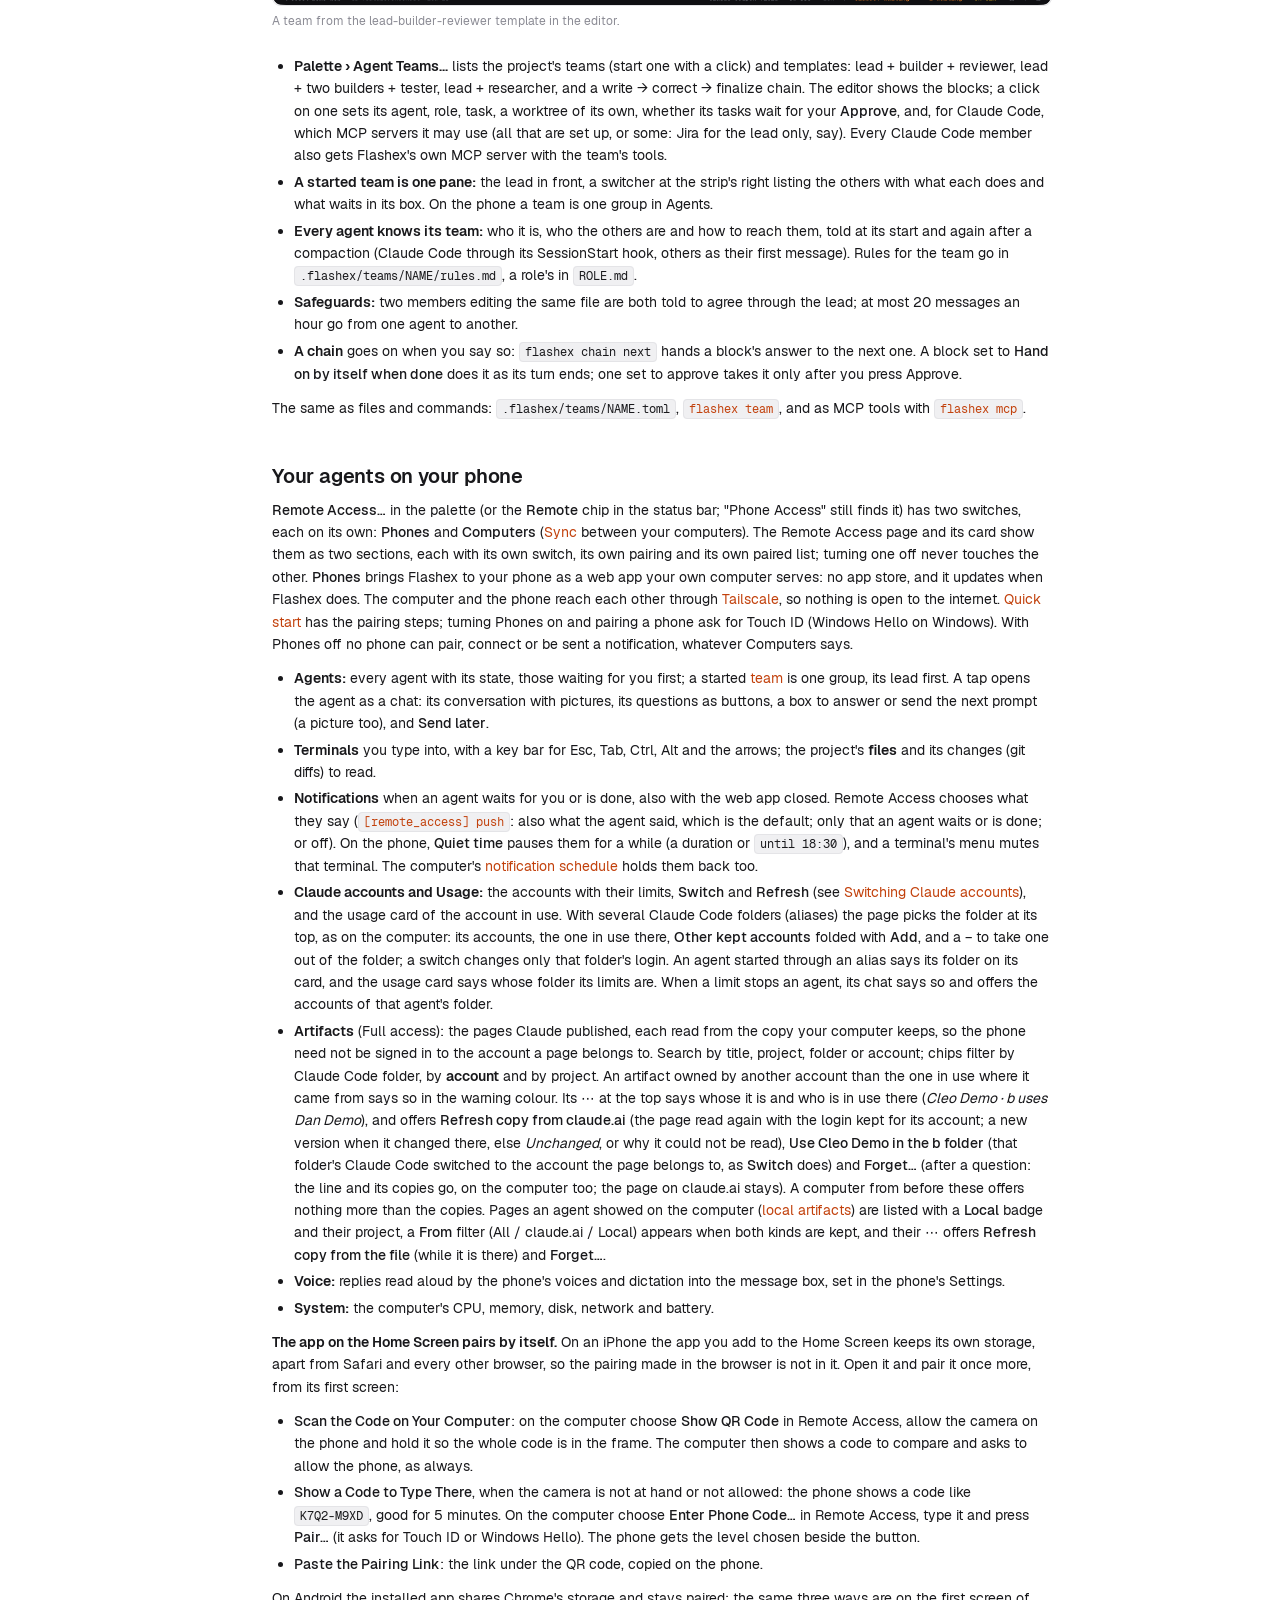
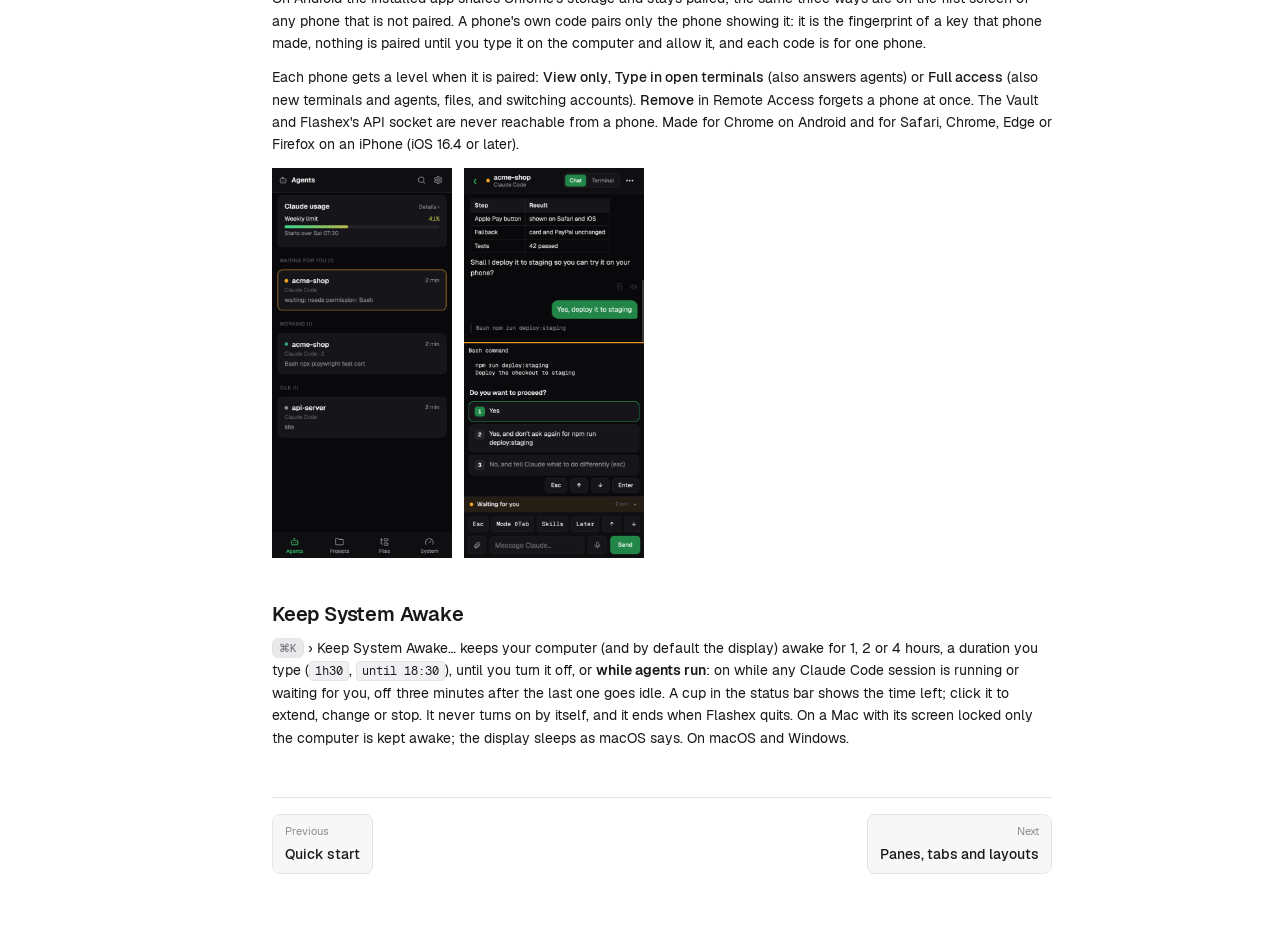
==== commit 6b2c6ca0: "Flashex 0.7.0" ====
--- a/docs/agents.html
+++ b/docs/agents.html
@@ -150,7 +150,7 @@
 <li><strong>Several Claude Code folders</strong> (aliases, as above): the folder is picked at the top, each folder switches between the accounts chosen for it (<span class="ui">Add</span>), and a switch changes only that folder's login, so its plugins and MCP servers stay as they are.</li>
 </ul>
 <p id="switcher-reasoning"><strong>What a switch leaves behind.</strong> A running session keeps its conversation, files and tool results after a switch. With Claude Fable 5.2, Mythos 5.2, Sonnet 5.5 and Haiku 5.5 its earlier reasoning (the model's thinking in the turns so far) stays with the organisation that produced it: after a switch to an account of another organisation Anthropic's API leaves that reasoning out without an error, and the model answers from the conversation alone. Accounts of the same organisation, or of organisations linked at Anthropic, keep it, and Claude Opus 5.5 is not affected. When a session on one of those models is running and the new account is in another organisation (or the organisation is not known), the switch's notice says so in one line and names the models; Claude Accounts shows a line about it while the kept accounts are in more than one organisation. A switch between turns loses the least: in the middle of a turn the model would finish its tool round without the reasoning it started with.</p>
-<p>The phone's Claude accounts page shows the same and switches too (Full access). <a href="dashboards.html#artifacts">Artifacts</a> keeps a local copy of every page Claude published, so they stay readable after a switch.</p>
+<p>The phone's Claude accounts page shows the same and switches too (Full access); with several Claude Code folders it picks the folder at its top as here, each with its own accounts, the one in use there and <span class="ui">Other kept accounts</span> to add. <a href="dashboards.html#artifacts">Artifacts</a> keeps a local copy of every page Claude published, so they stay readable after a switch.</p>
 
 <h2 id="status-line">The status line and rate limits</h2>
 <p>The <a href="dashboards.html#usage">Usage dashboard</a> reads your 5-hour and weekly rate limits from Claude Code's status line. Settings › AI agents › <span class="ui">Claude Code status line</span> sets that up: <span class="ui">Apply</span> points the account's status line at a small script in Flashex's folder that saves only the limits, on your Mac. A status line you already have keeps running and showing exactly as before; <span class="ui">Remove</span> puts it back. Both ask first and back <code>settings.json</code> up. If a project or managed settings file sets its own status line, the row names that file (Flashex does not edit those).</p>
@@ -219,7 +219,8 @@
 <li><strong>Agents:</strong> every agent with its state, those waiting for you first; a started <a href="#teams">team</a> is one group, its lead first. A tap opens the agent as a chat: its conversation with pictures, its questions as buttons, a box to answer or send the next prompt (a picture too), and <span class="ui">Send later</span>.</li>
 <li><strong>Terminals</strong> you type into, with a key bar for Esc, Tab, Ctrl, Alt and the arrows; the project's <strong>files</strong> and its changes (git diffs) to read.</li>
 <li><strong>Notifications</strong> when an agent waits for you or is done, also with the web app closed. Remote Access chooses what they say (<a href="configuration.html#cfg-remote_access-push"><code>[remote_access] push</code></a>: also what the agent said, which is the default; only that an agent waits or is done; or off). On the phone, <span class="ui">Quiet time</span> pauses them for a while (a duration or <code>until 18:30</code>), and a terminal's menu mutes that terminal. The computer's <a href="#notify-schedule">notification schedule</a> holds them back too.</li>
-<li><strong>Claude accounts and Usage:</strong> the accounts with their limits, <span class="ui">Switch</span> and <span class="ui">Refresh</span> (see <a href="#switcher">Switching Claude accounts</a>), and the usage card of the account in use. When a limit stops an agent, its chat says so and offers the accounts.</li>
+<li><strong>Claude accounts and Usage:</strong> the accounts with their limits, <span class="ui">Switch</span> and <span class="ui">Refresh</span> (see <a href="#switcher">Switching Claude accounts</a>), and the usage card of the account in use. With several Claude Code folders (aliases) the page picks the folder at its top, as on the computer: its accounts, the one in use there, <span class="ui">Other kept accounts</span> folded with <span class="ui">Add</span>, and a <span class="ui">−</span> to take one out of the folder; a switch changes only that folder's login. An agent started through an alias says its folder on its card, and the usage card says whose folder its limits are. When a limit stops an agent, its chat says so and offers the accounts of that agent's folder.</li>
+<li><strong>Artifacts</strong> (Full access): the pages Claude published, each read from the copy your computer keeps, so the phone need not be signed in to the account a page belongs to. Search by title, project, folder or account; chips filter by Claude Code folder, by <strong>account</strong> and by project. An artifact owned by another account than the one in use where it came from says so in the warning colour. Its <span class="ui">⋯</span> at the top says whose it is and who is in use there (<em>Cleo Demo · b uses Dan Demo</em>), and offers <span class="ui">Refresh copy from claude.ai</span> (the page read again with the login kept for its account; a new version when it changed there, else <em>Unchanged</em>, or why it could not be read), <span class="ui">Use Cleo Demo in the b folder</span> (that folder's Claude Code switched to the account the page belongs to, as <span class="ui">Switch</span> does) and <span class="ui">Forget…</span> (after a question: the line and its copies go, on the computer too; the page on claude.ai stays). A computer from before these offers nothing more than the copies. Pages an agent showed on the computer (<a href="dashboards.html#local-artifacts">local artifacts</a>) are listed with a <span class="ui">Local</span> badge and their project, a <span class="ui">From</span> filter (All / claude.ai / Local) appears when both kinds are kept, and their <span class="ui">⋯</span> offers <span class="ui">Refresh copy from the file</span> (while it is there) and <span class="ui">Forget…</span>.</li>
 <li><strong>Voice:</strong> replies read aloud by the phone's voices and dictation into the message box, set in the phone's Settings.</li>
 <li><strong>System:</strong> the computer's CPU, memory, disk, network and battery.</li>
 </ul>
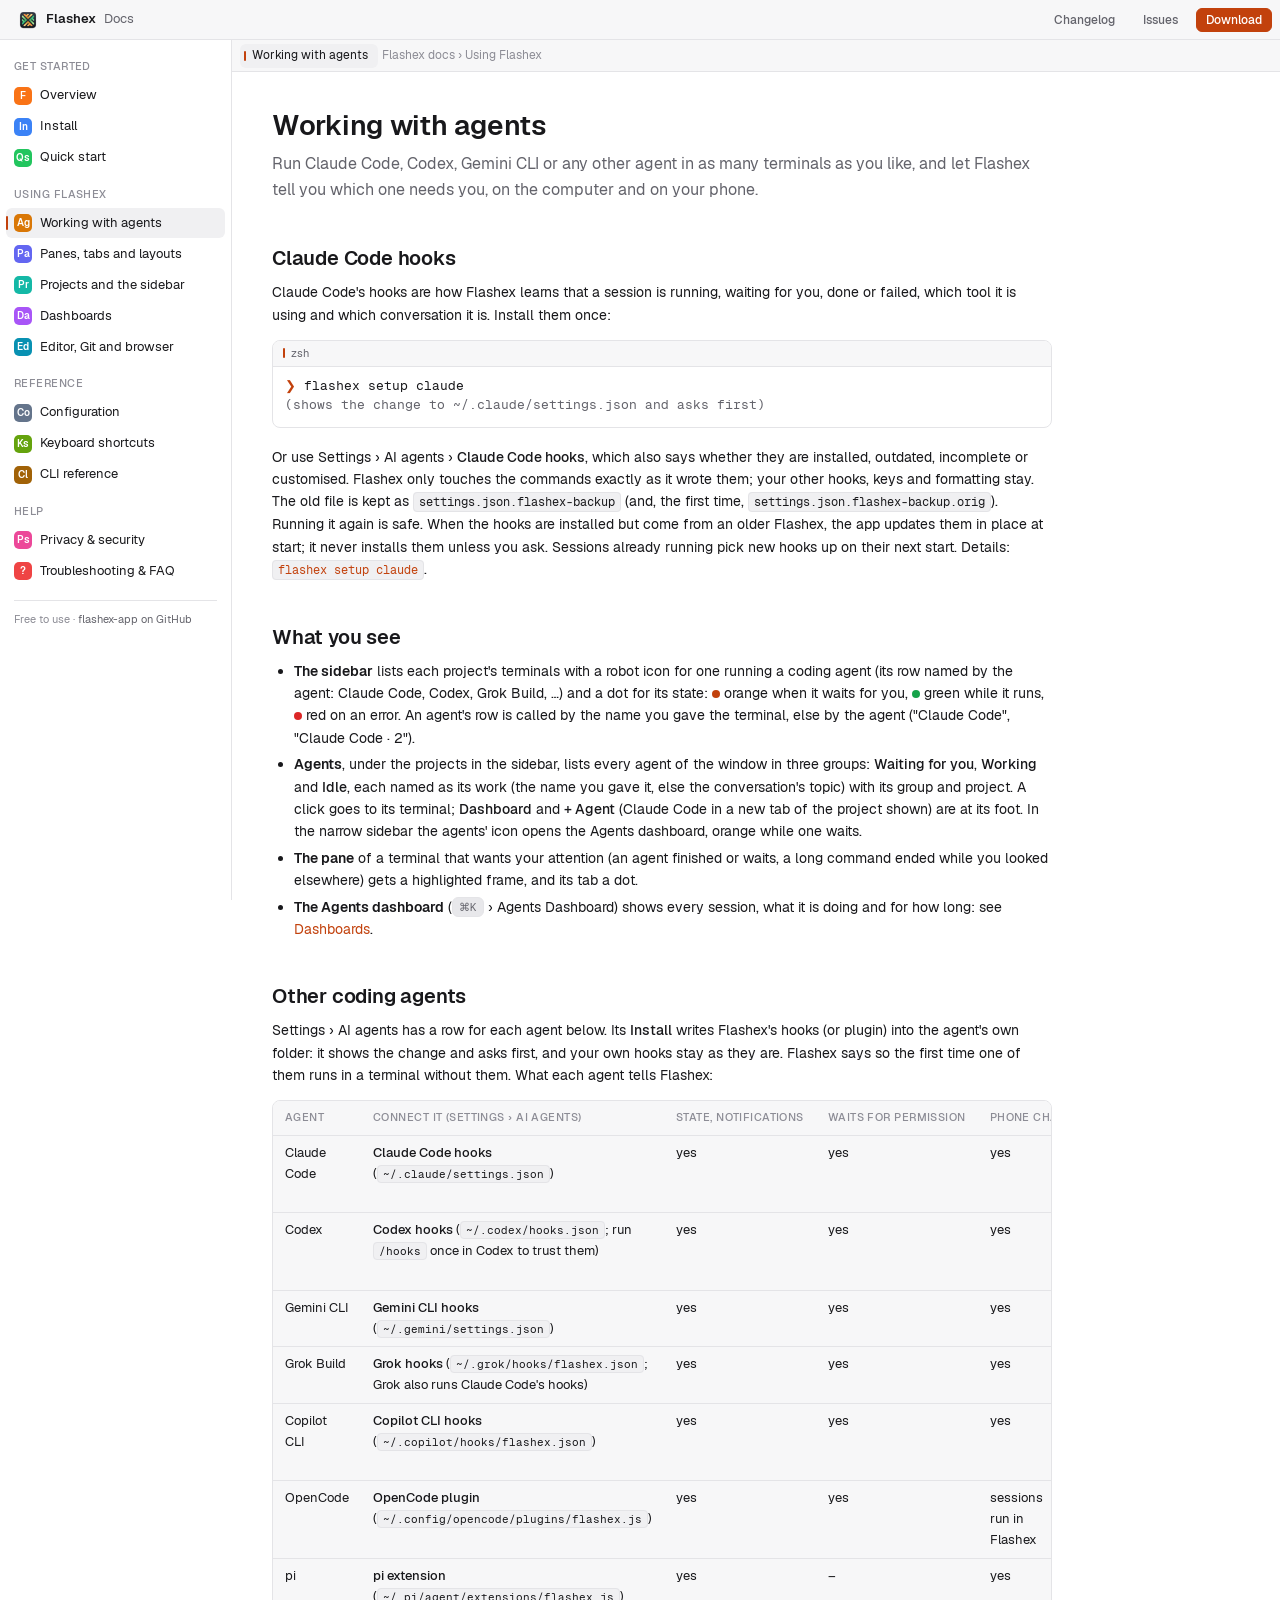
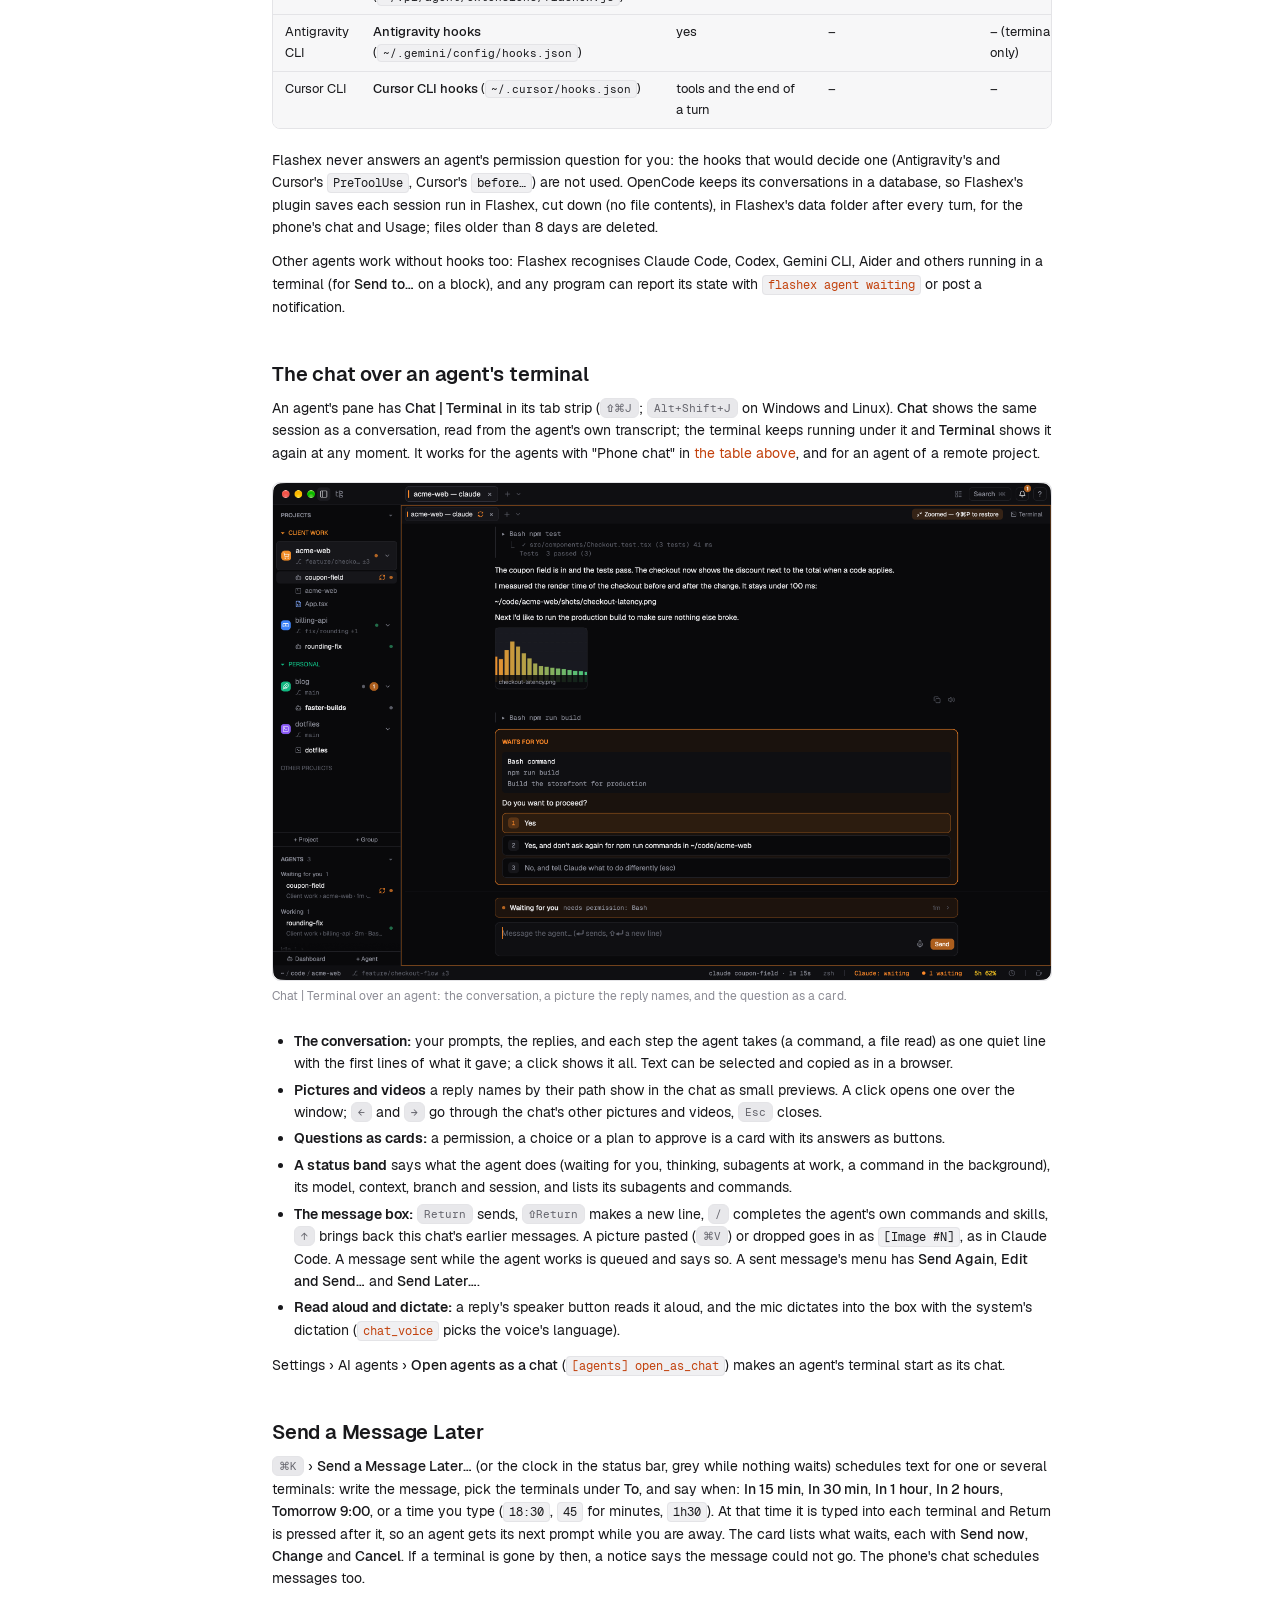
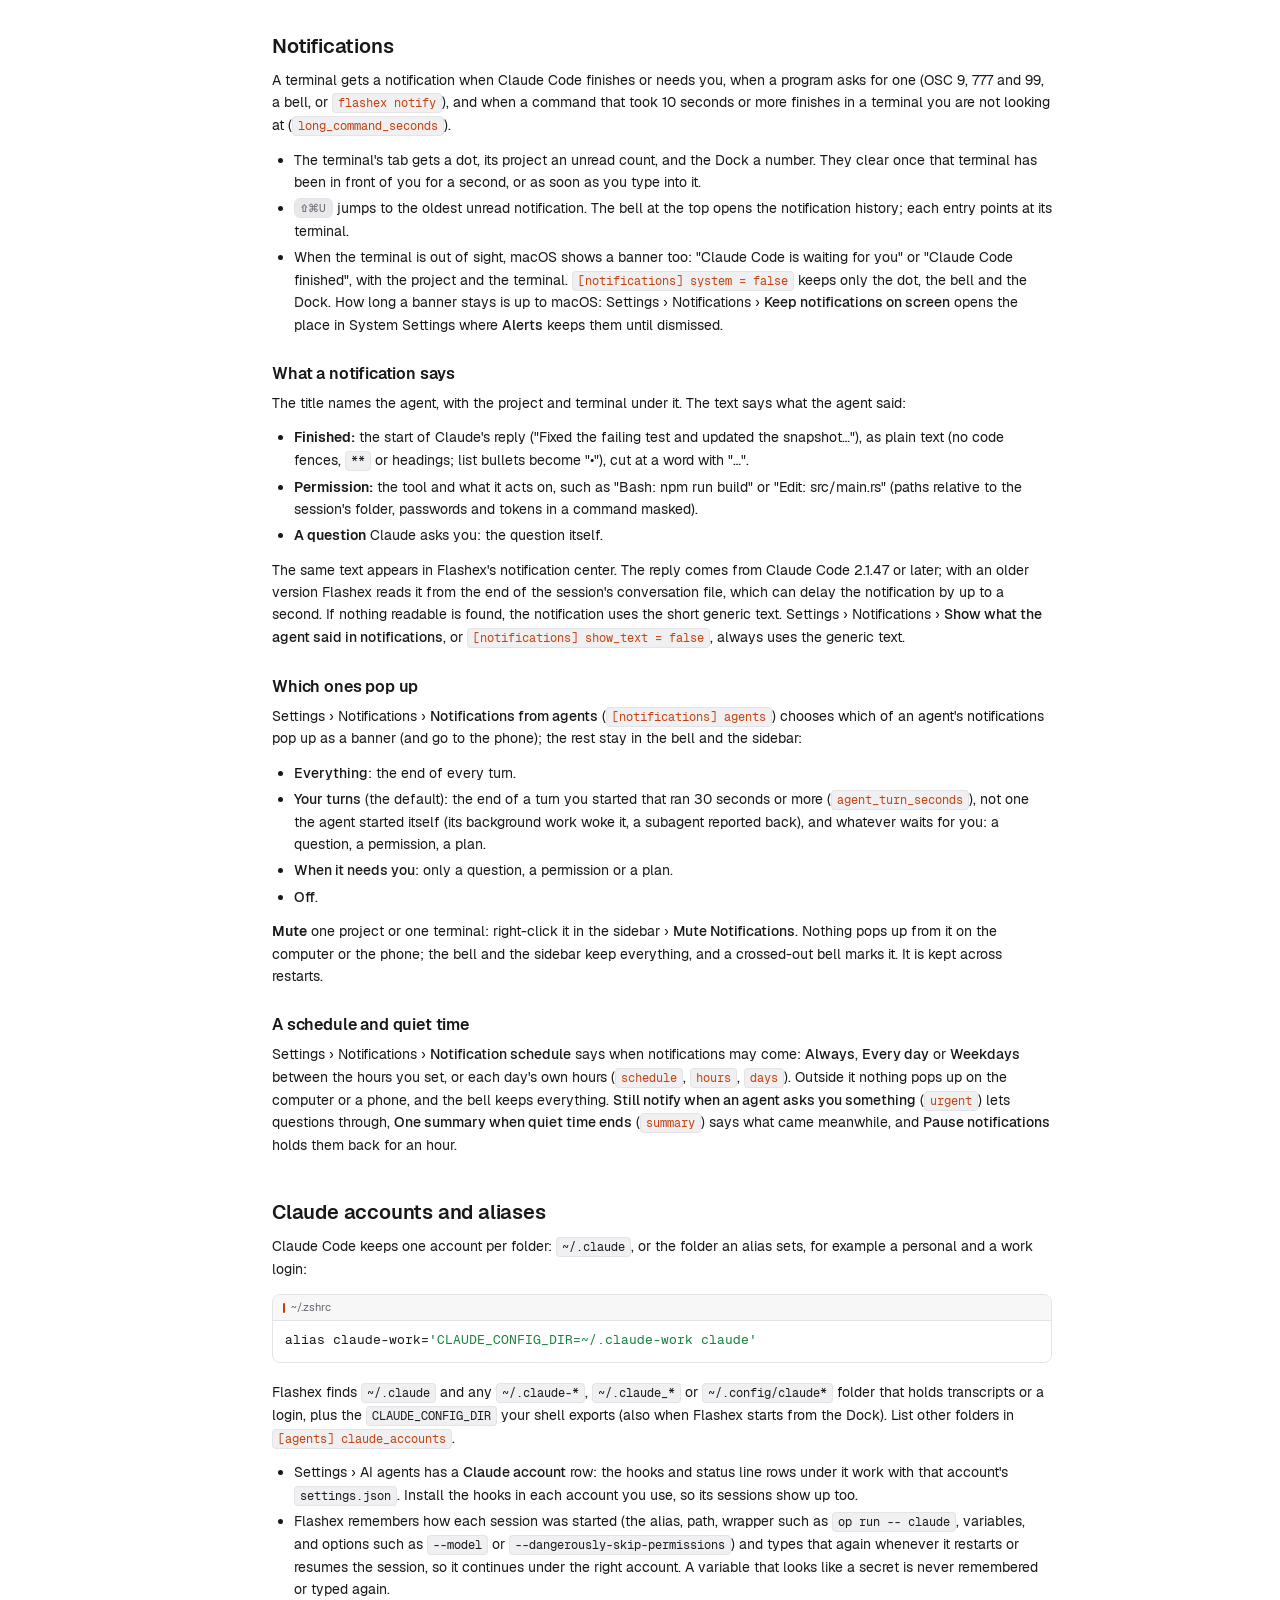
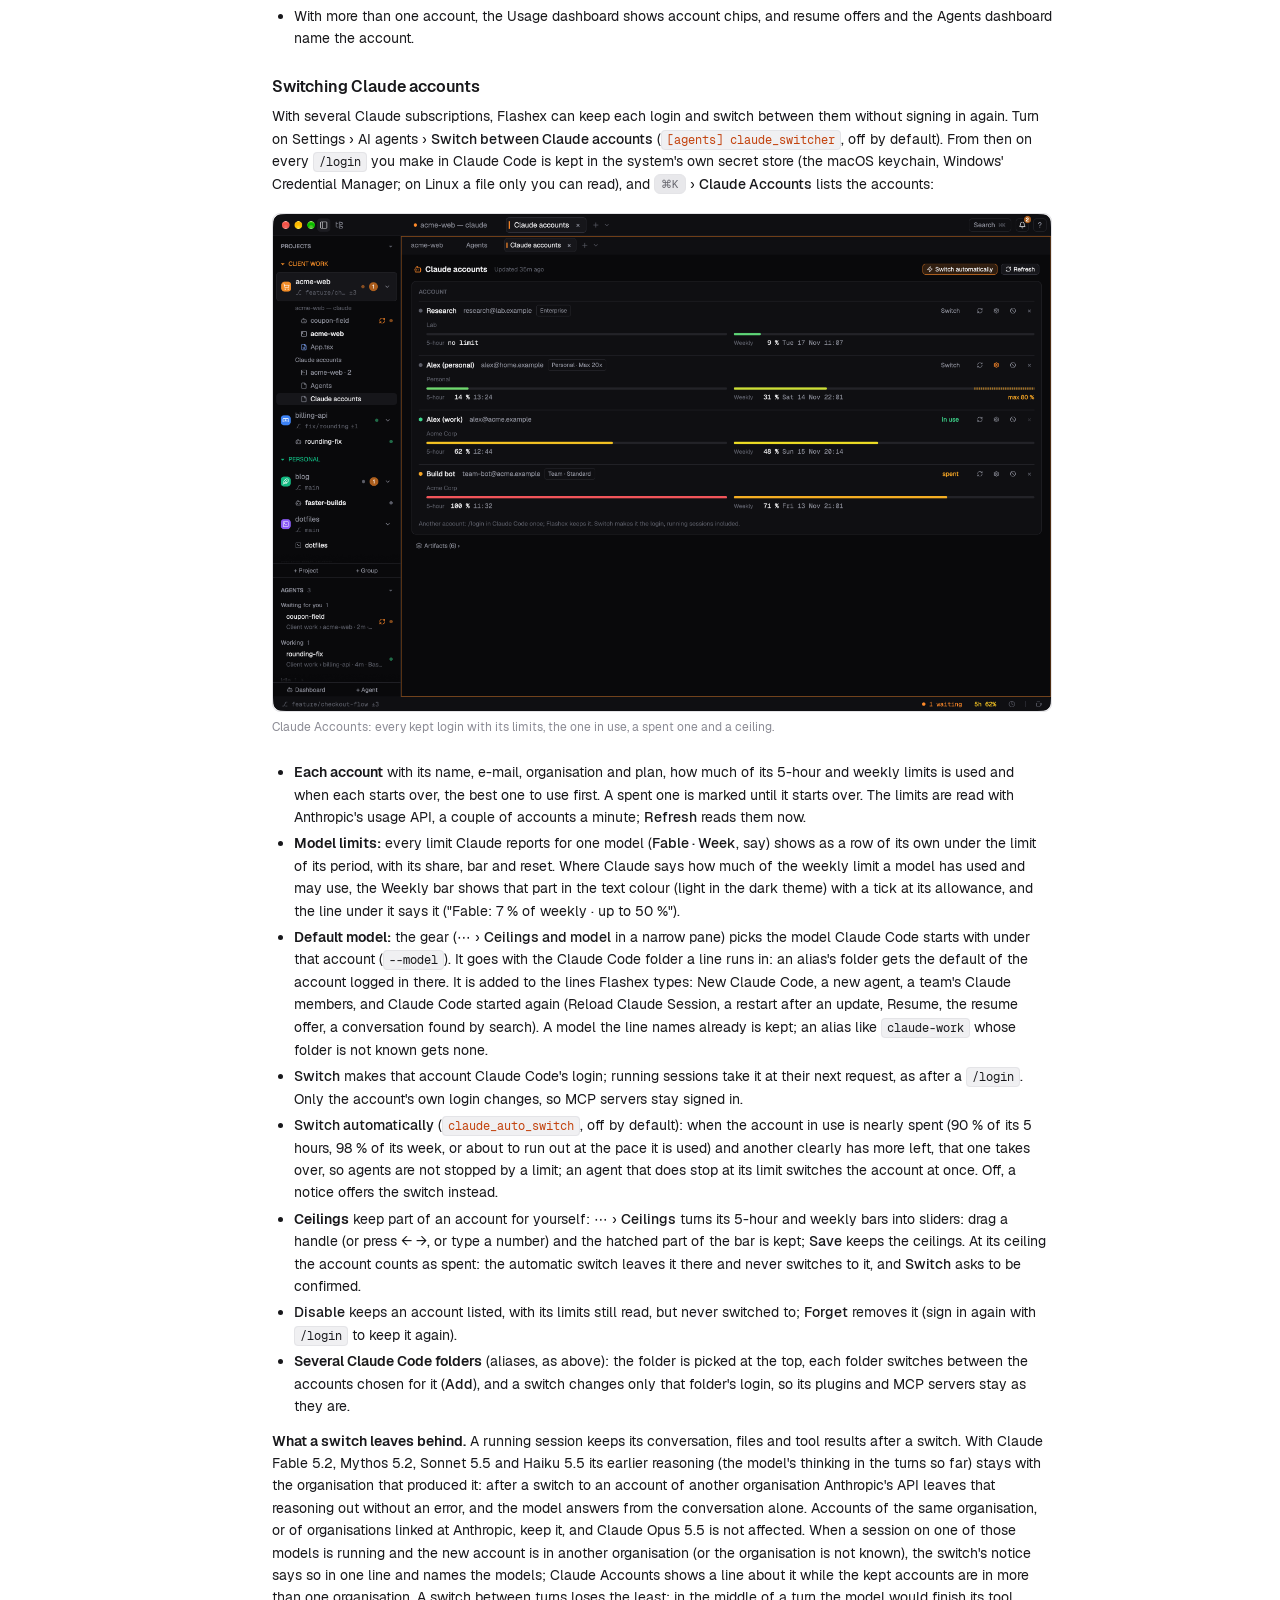
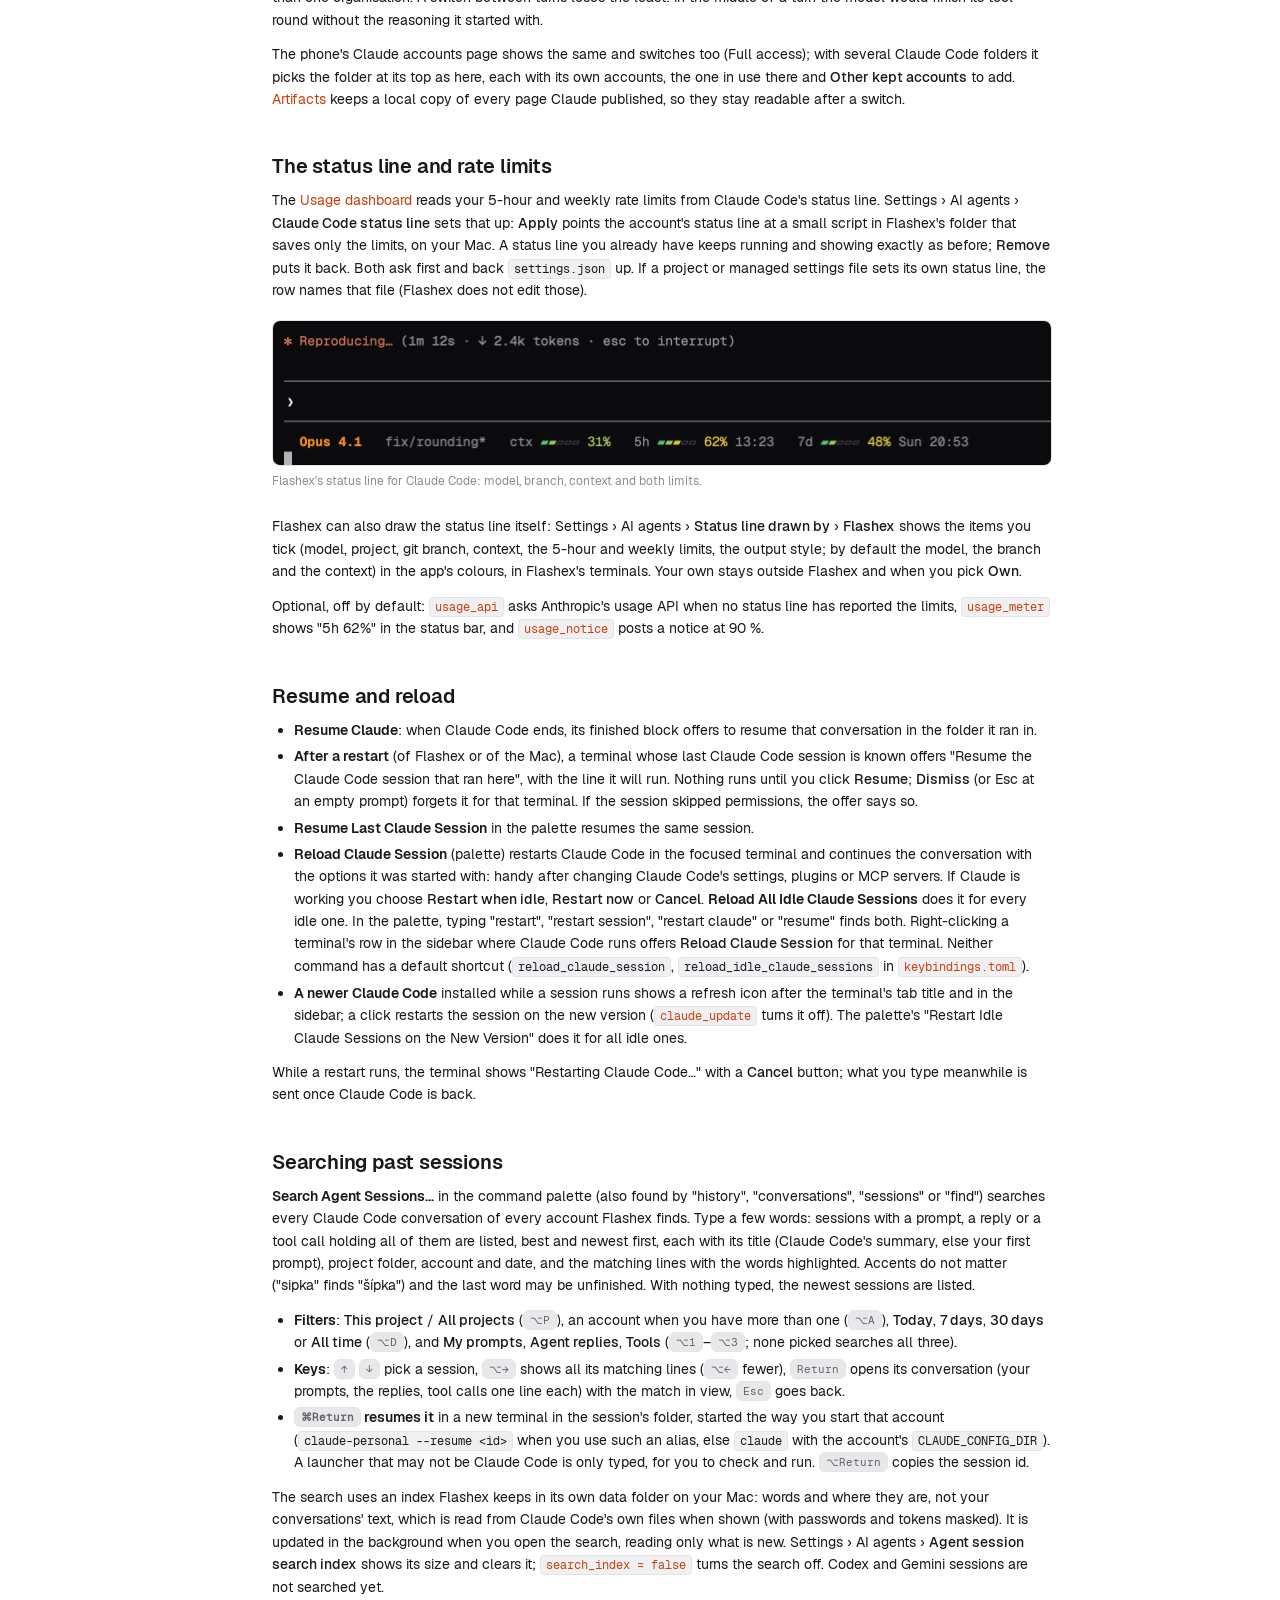
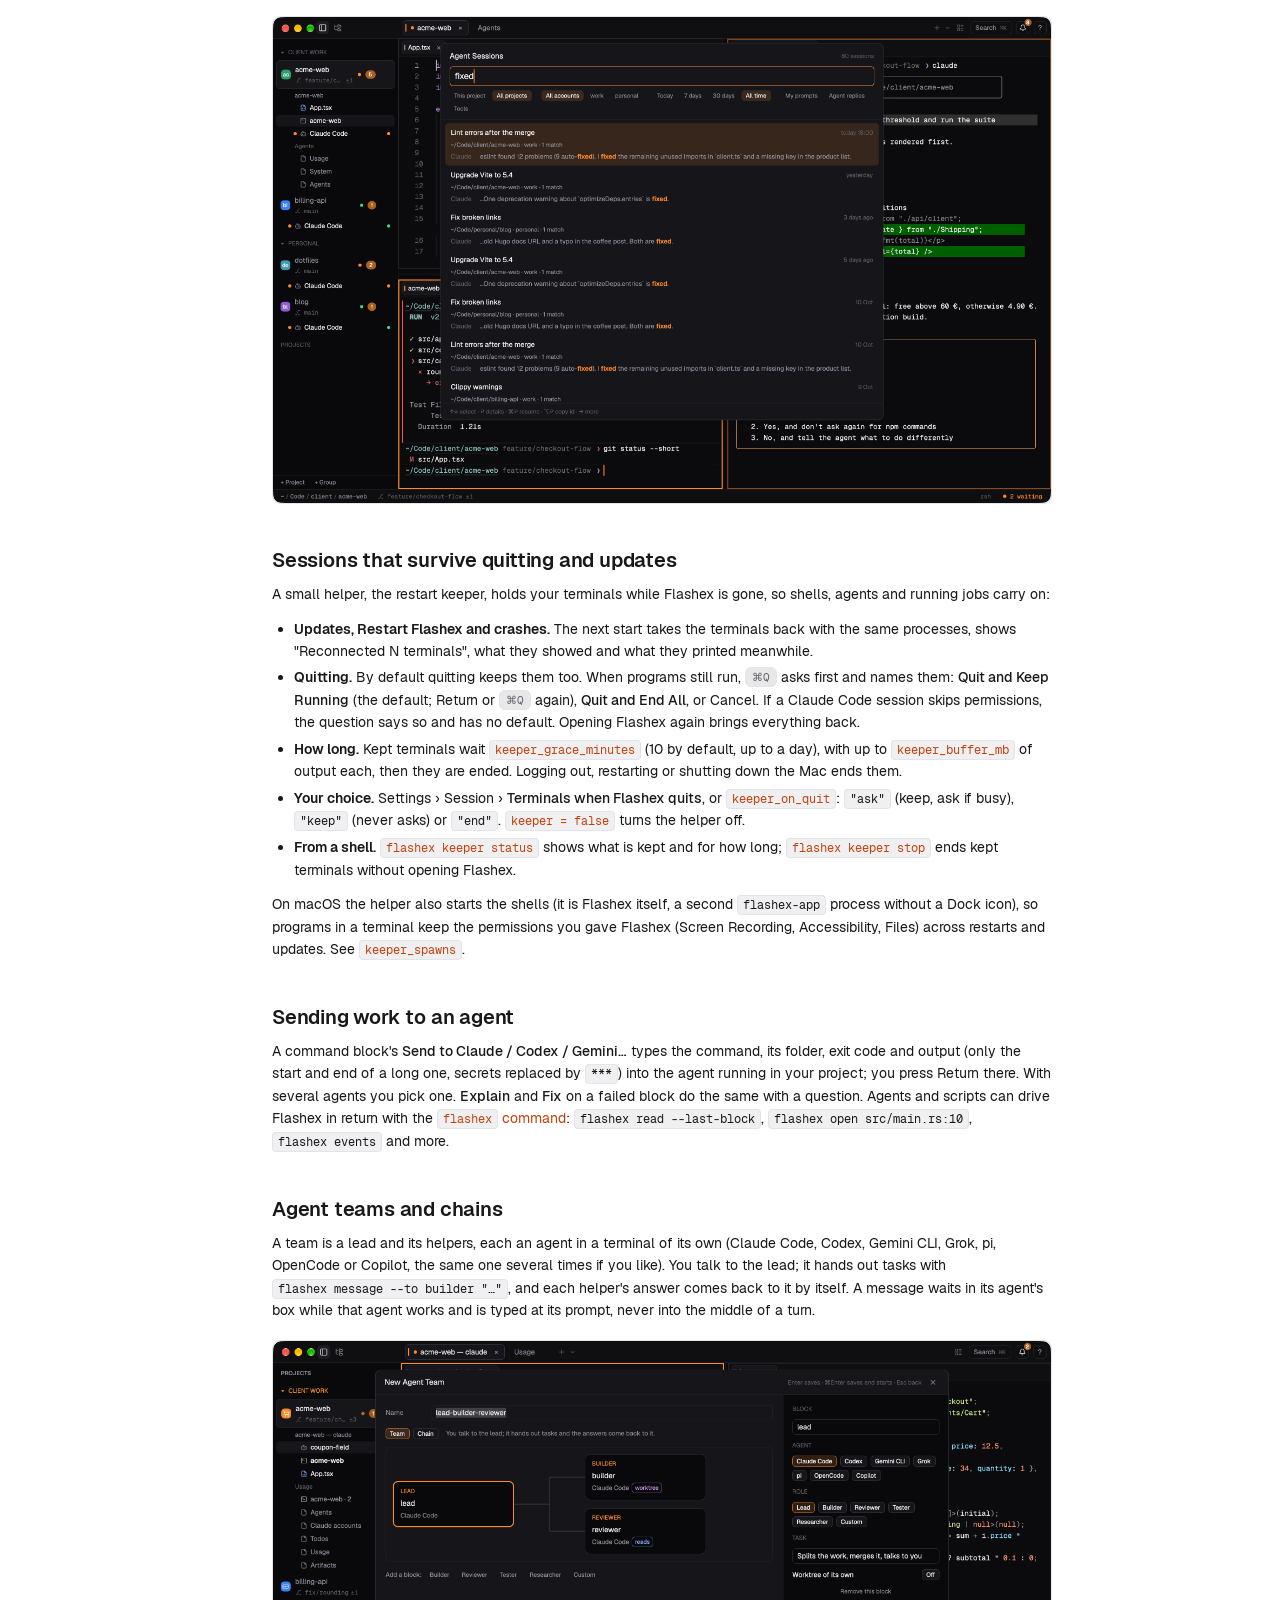
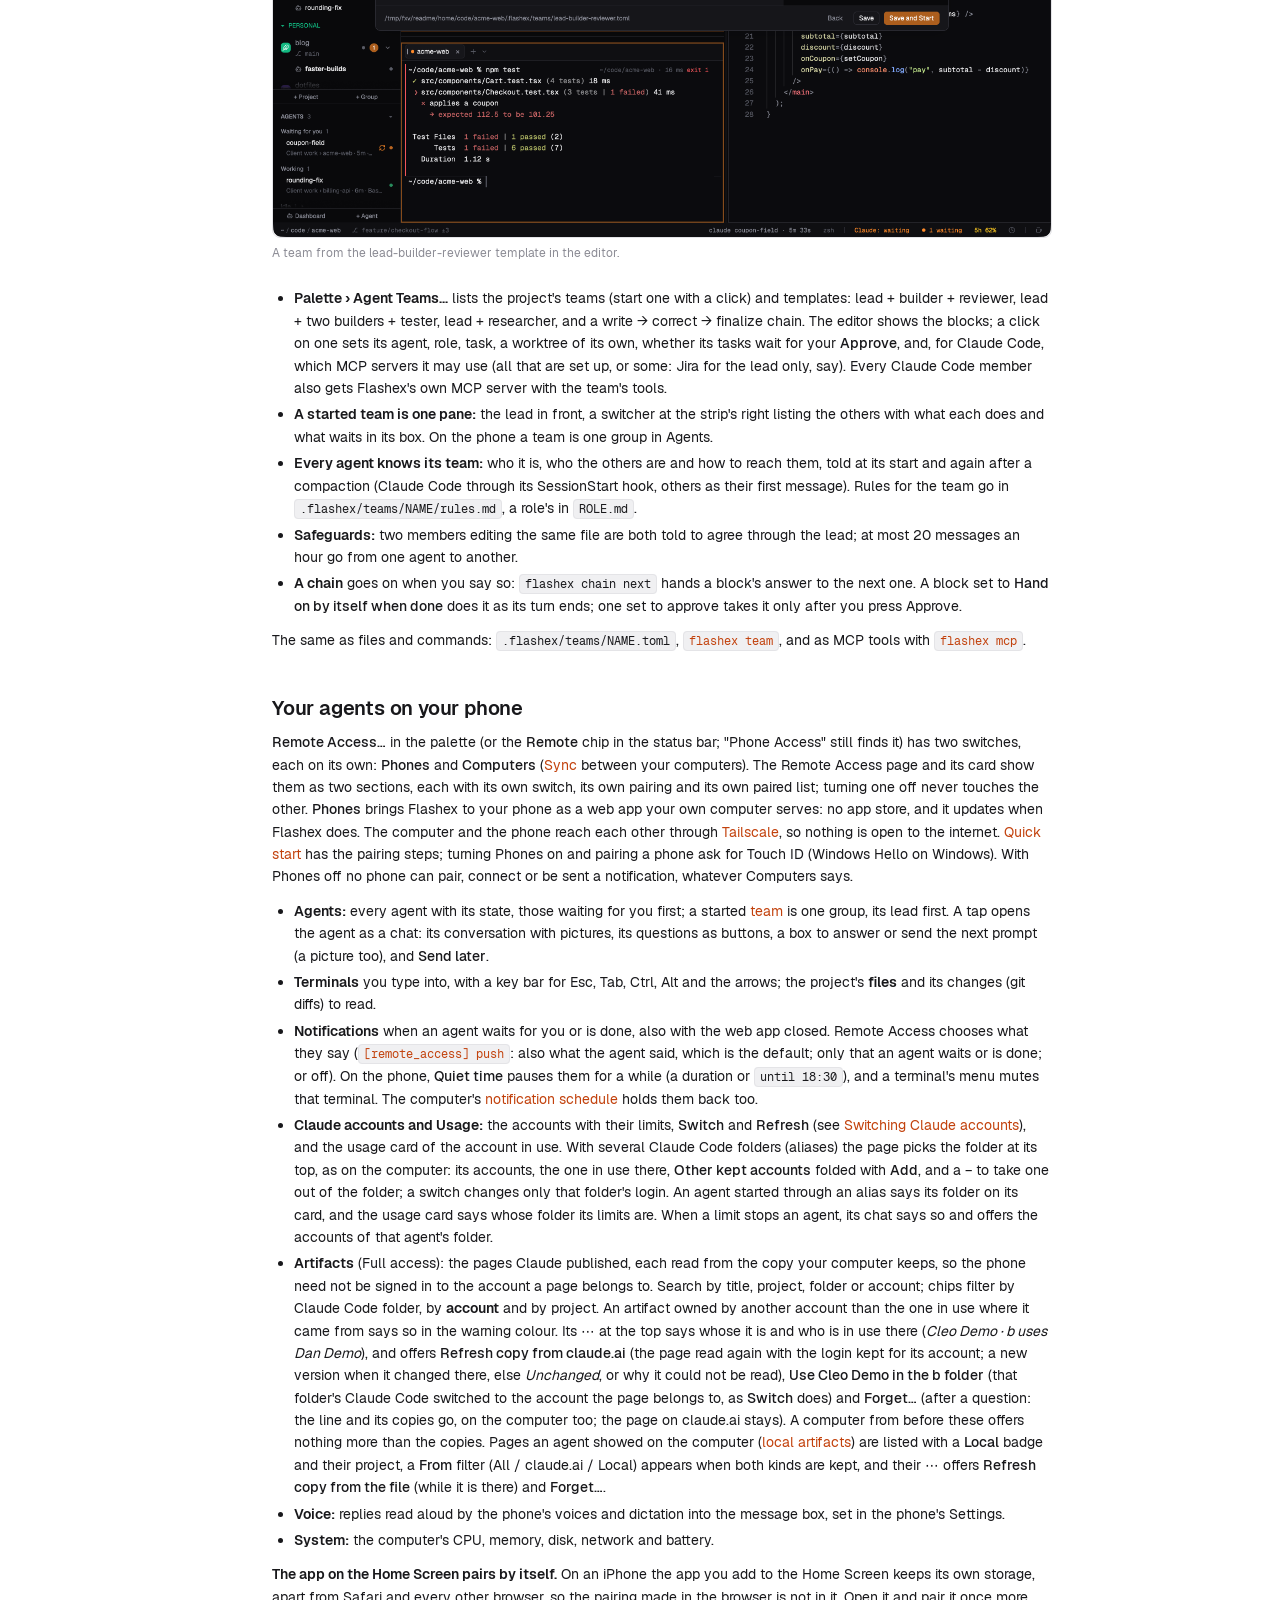
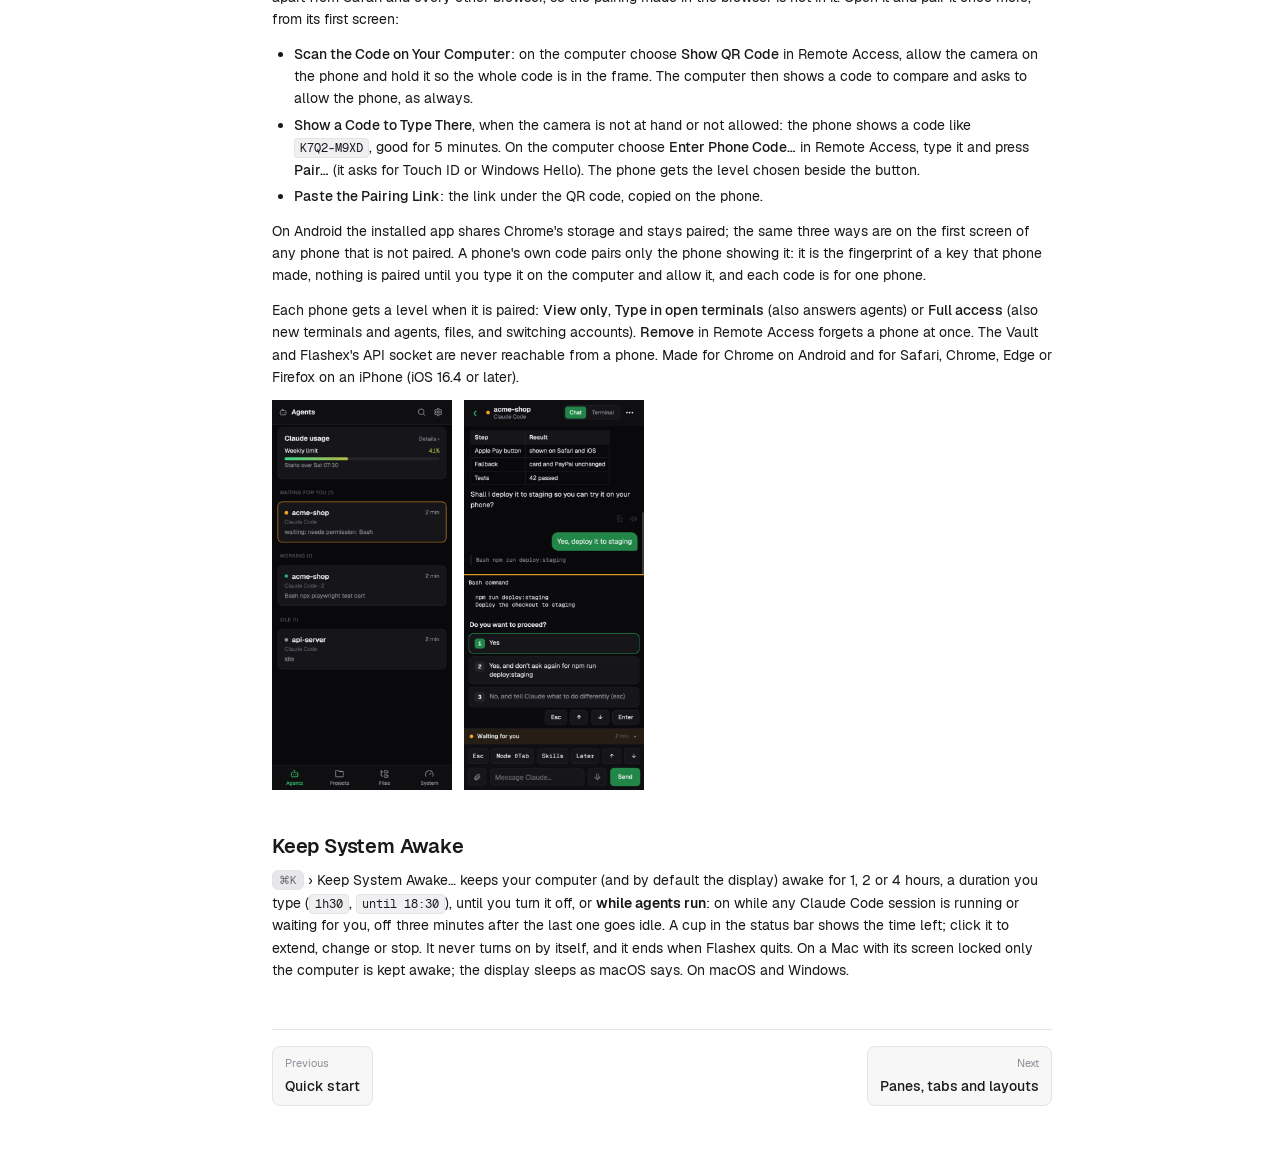
==== commit d70c9e97: "Flashex 0.7.1" ====
--- a/docs/agents.html
+++ b/docs/agents.html
@@ -143,6 +143,8 @@
 </figure>
 <ul>
 <li><strong>Each account</strong> with its name, e-mail, organisation and plan, how much of its 5-hour and weekly limits is used and when each starts over, the best one to use first. A spent one is marked until it starts over. The limits are read with Anthropic's usage API, a couple of accounts a minute; <span class="ui">Refresh</span> reads them now.</li>
+<li><strong>Model limits:</strong> every limit Claude reports for one model (<span class="ui">Fable · Week</span>, say) shows as a row of its own under the limit of its period, with its share, bar and reset. Where Claude says how much of the weekly limit a model has used and may use, the Weekly bar shows that part in the text colour (light in the dark theme) with a tick at its allowance, and the line under it says it ("Fable: 7 % of weekly · up to 50 %").</li>
+<li><strong>Default model:</strong> the gear (<span class="ui">⋯</span> › <span class="ui">Ceilings and model</span> in a narrow pane) picks the model Claude Code starts with under that account (<code>--model</code>). It goes with the Claude Code folder a line runs in: an alias's folder gets the default of the account logged in there. It is added to the lines Flashex types: New Claude Code, a new agent, a team's Claude members, and Claude Code started again (Reload Claude Session, a restart after an update, Resume, the resume offer, a conversation found by search). A model the line names already is kept; an alias like <code>claude-work</code> whose folder is not known gets none.</li>
 <li><strong><span class="ui">Switch</span></strong> makes that account Claude Code's login; running sessions take it at their next request, as after a <code>/login</code>. Only the account's own login changes, so MCP servers stay signed in.</li>
 <li><strong><span class="ui">Switch automatically</span></strong> (<a href="configuration.html#cfg-agents-claude_auto_switch"><code>claude_auto_switch</code></a>, off by default): when the account in use is nearly spent (90 % of its 5 hours, 98 % of its week, or about to run out at the pace it is used) and another clearly has more left, that one takes over, so agents are not stopped by a limit; an agent that does stop at its limit switches the account at once. Off, a notice offers the switch instead.</li>
 <li><strong>Ceilings</strong> keep part of an account for yourself: <span class="ui">⋯</span> › <span class="ui">Ceilings</span> turns its 5-hour and weekly bars into sliders: drag a handle (or press ← →, or type a number) and the hatched part of the bar is kept; <span class="ui">Save</span> keeps the ceilings. At its ceiling the account counts as spent: the automatic switch leaves it there and never switches to it, and <span class="ui">Switch</span> asks to be confirmed.</li>
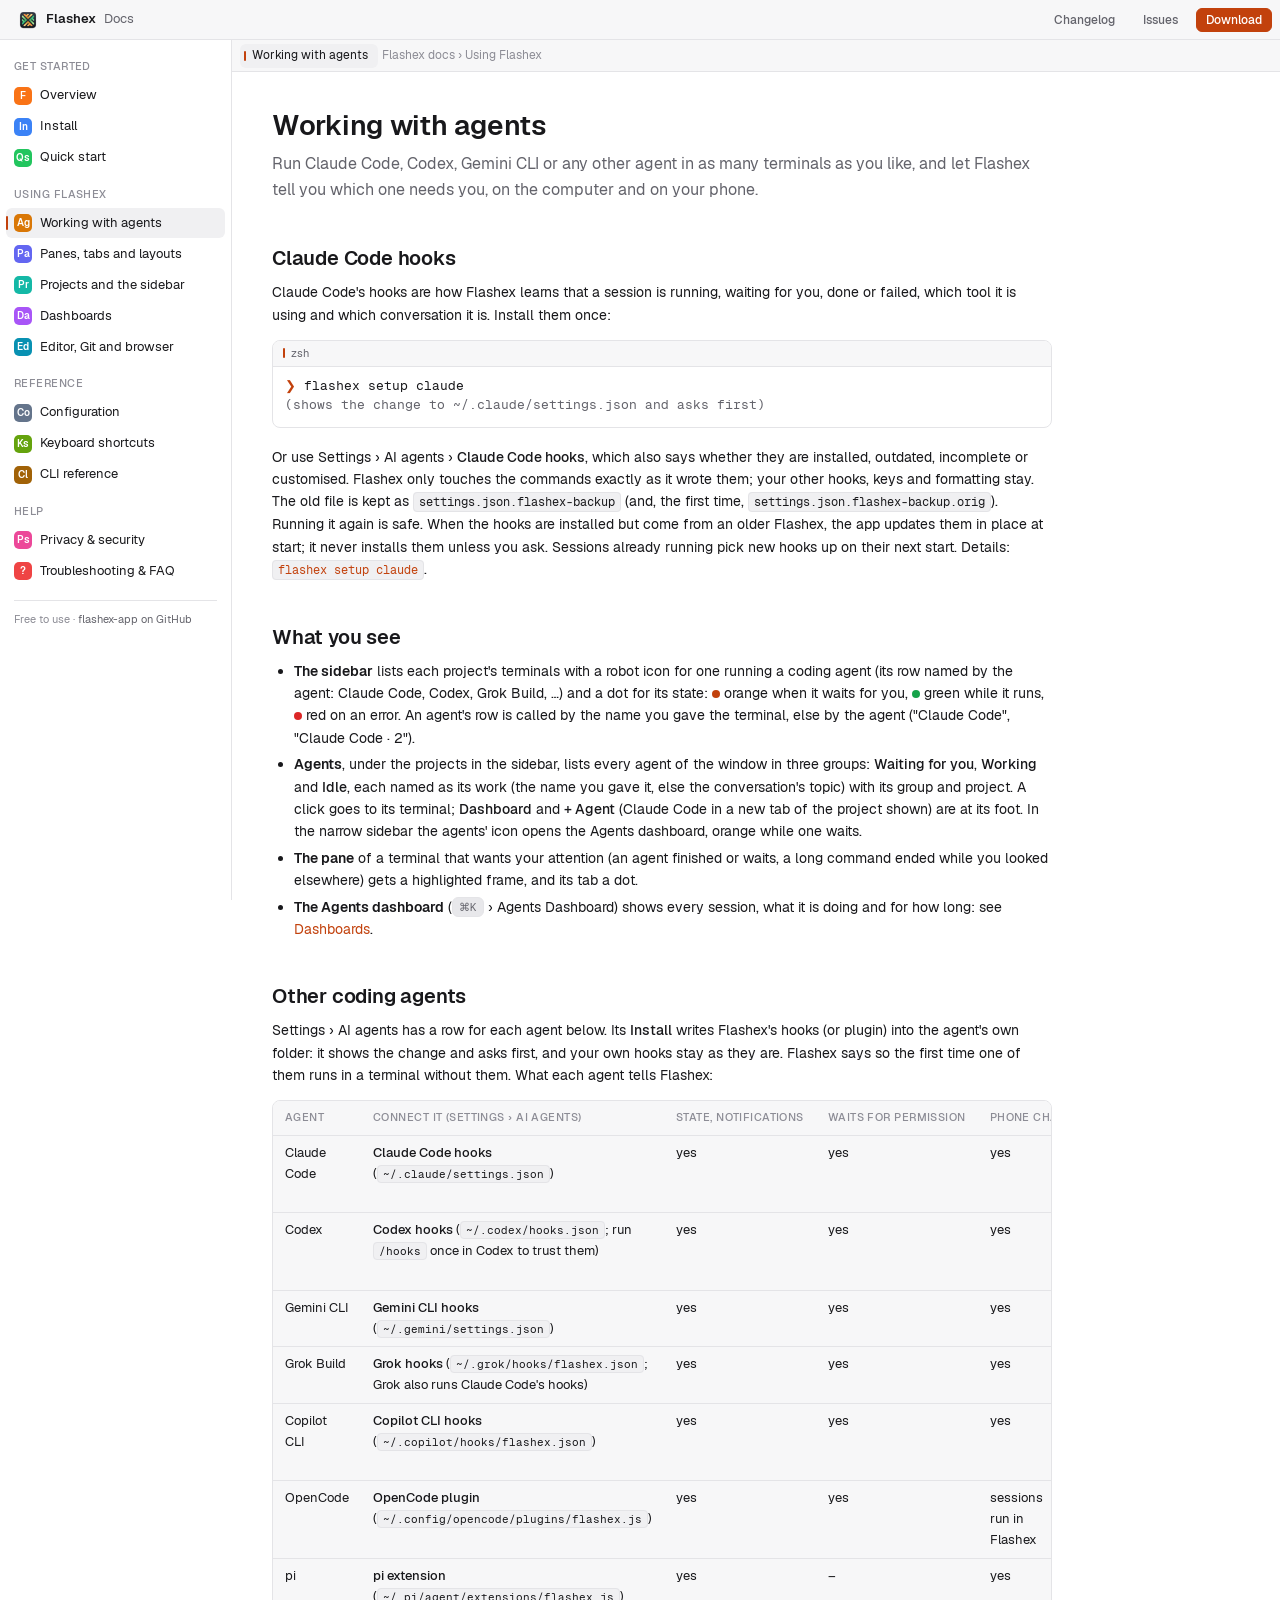
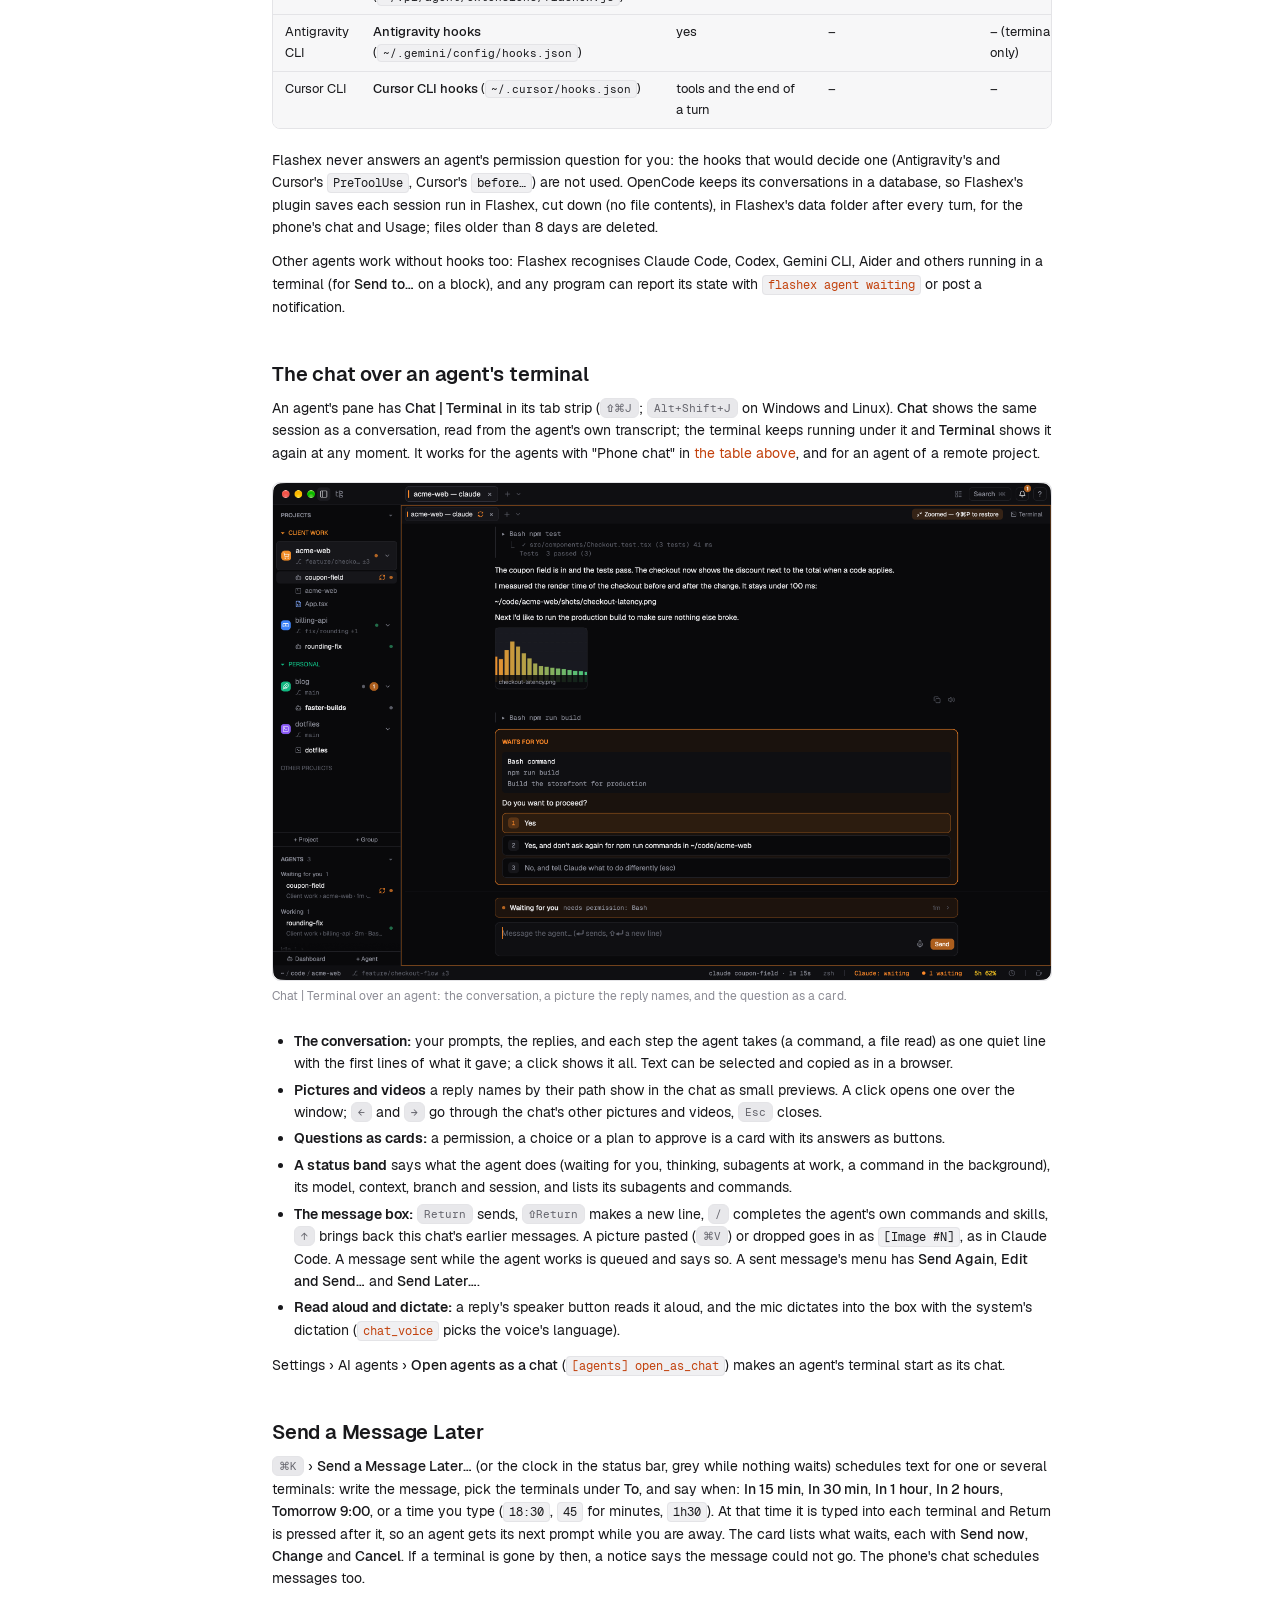
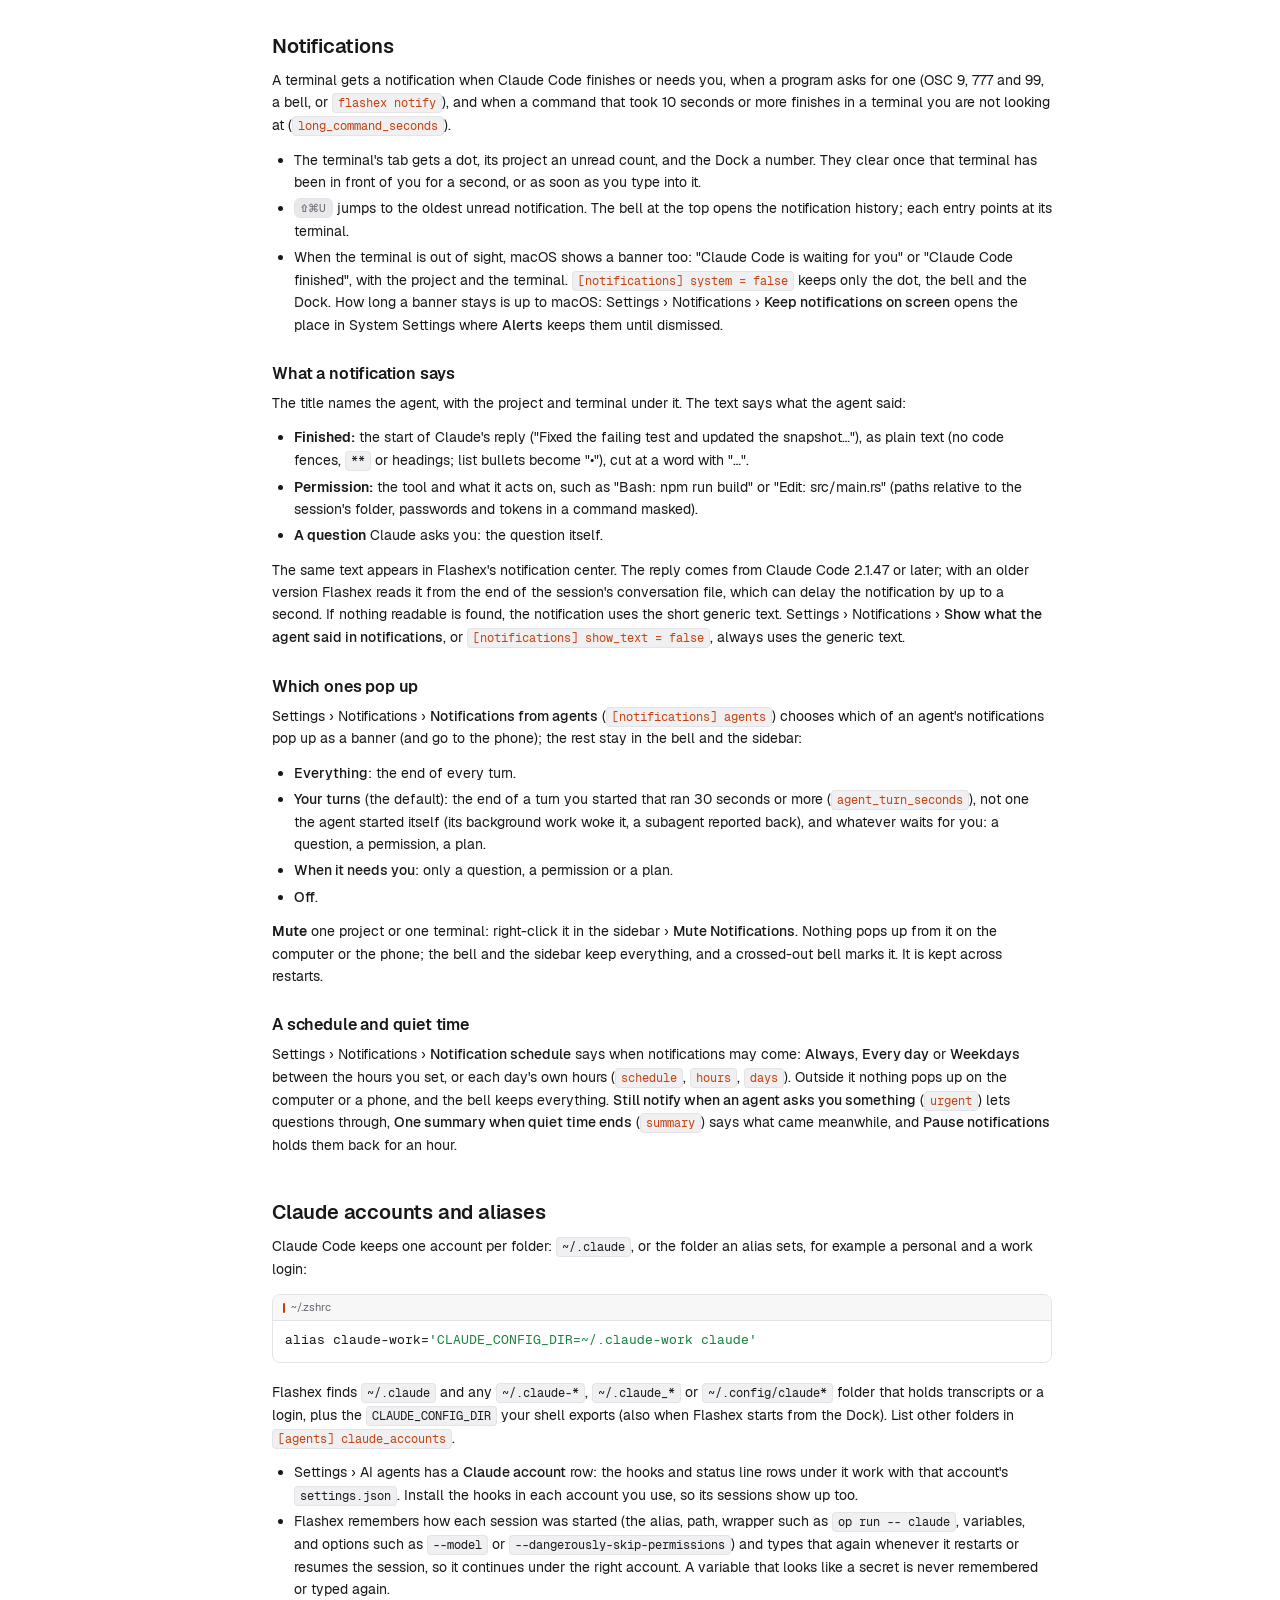
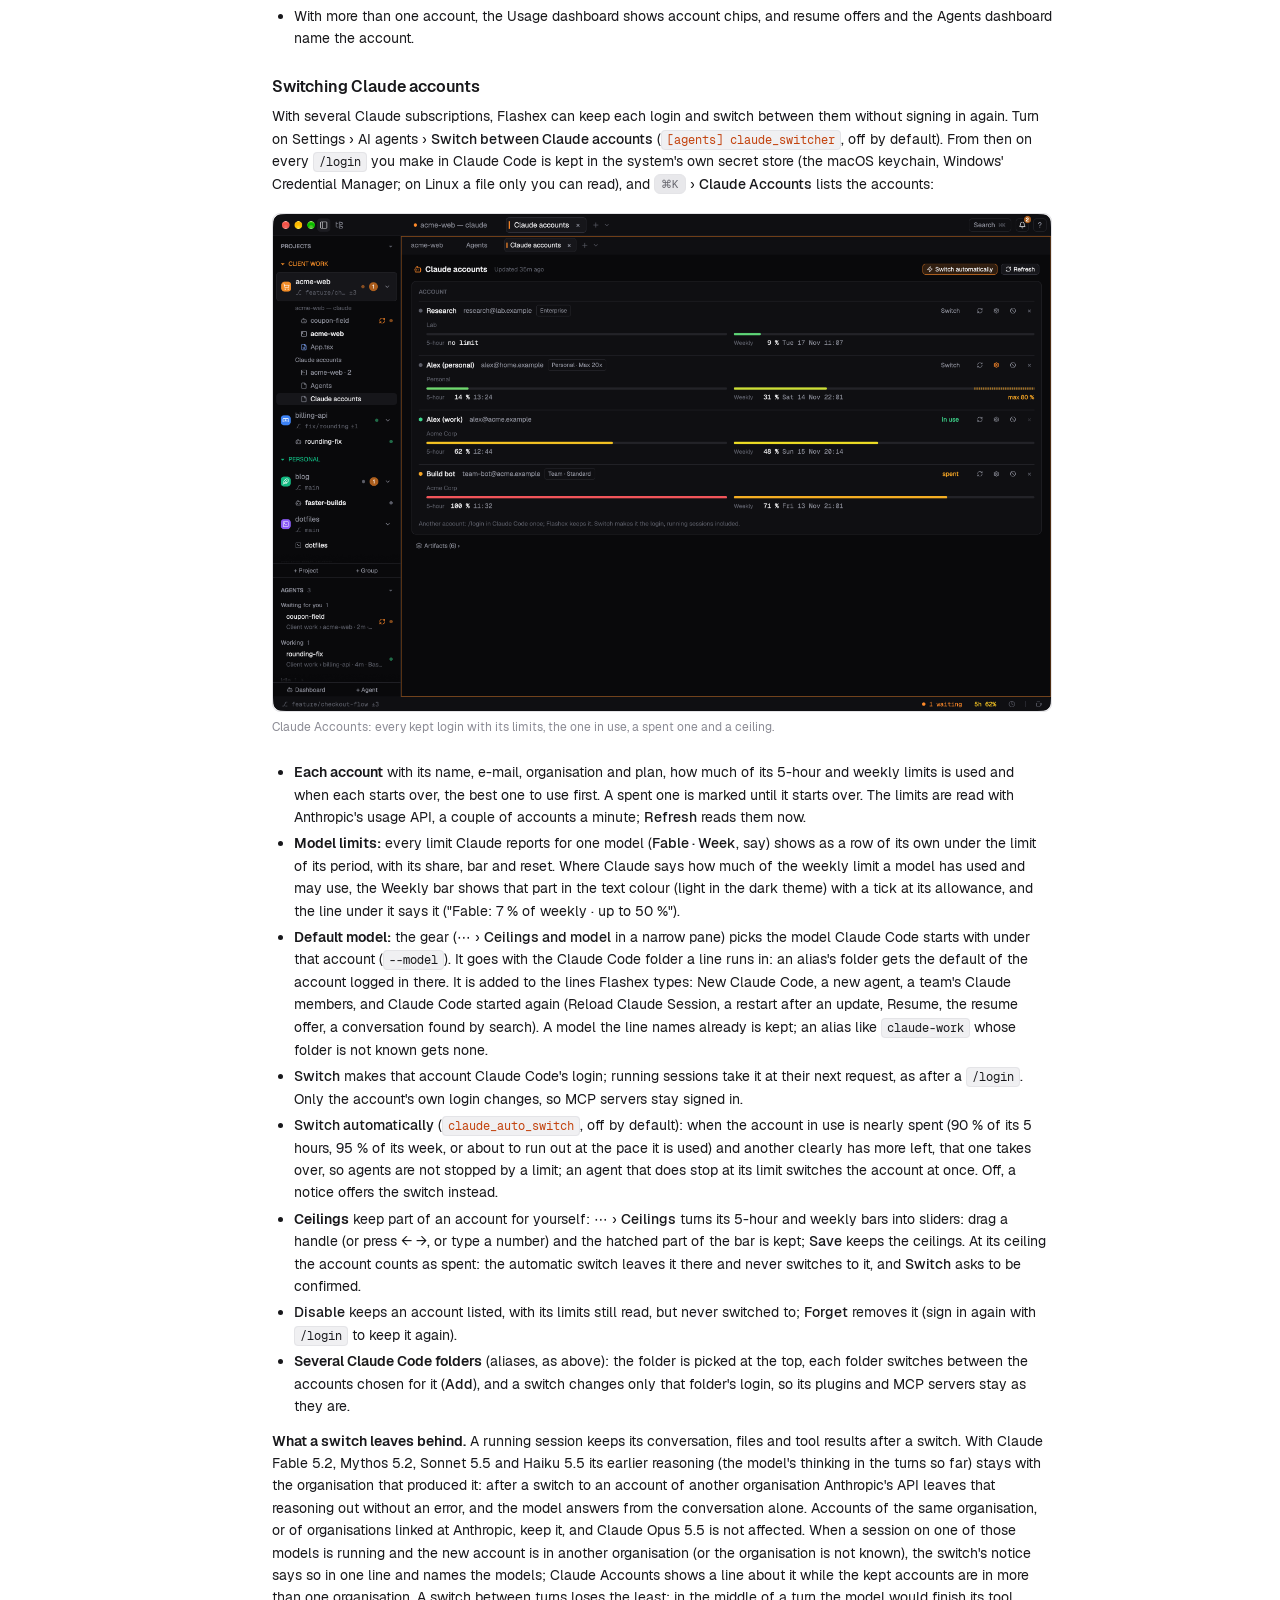
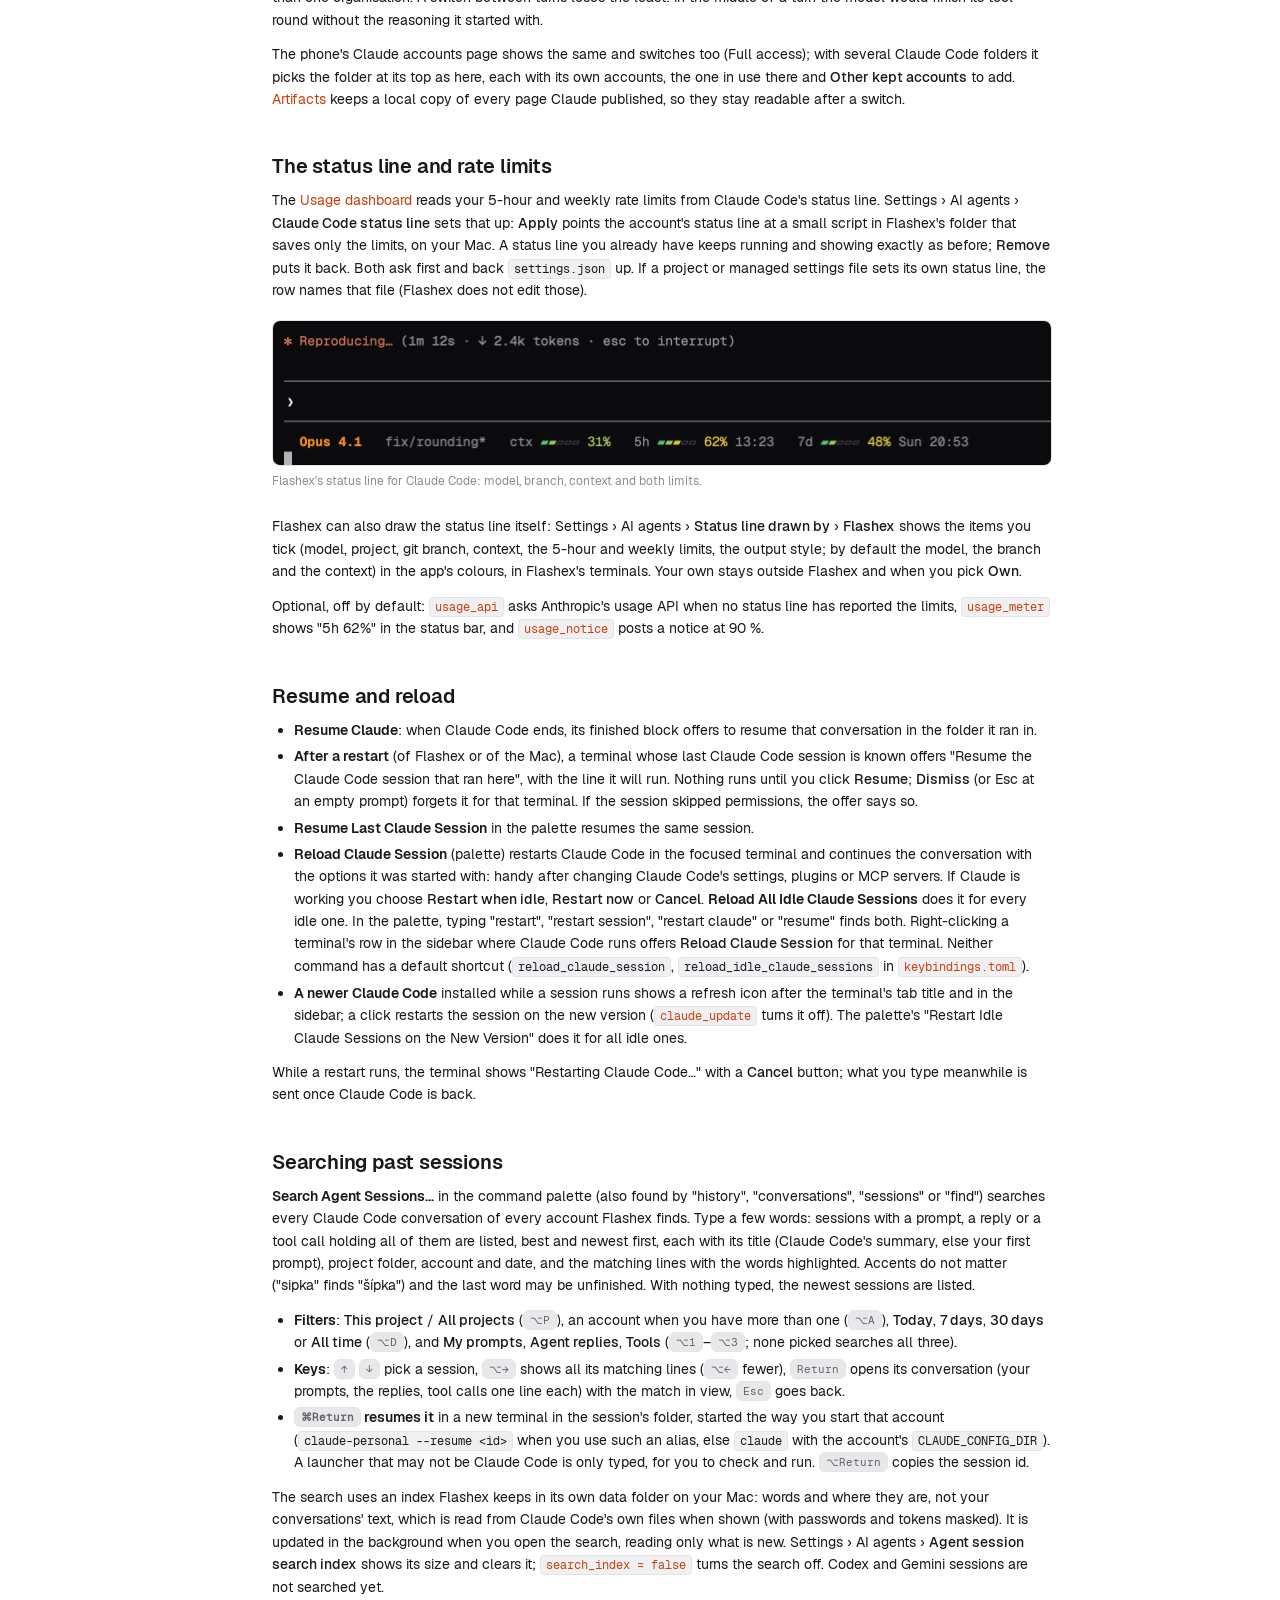
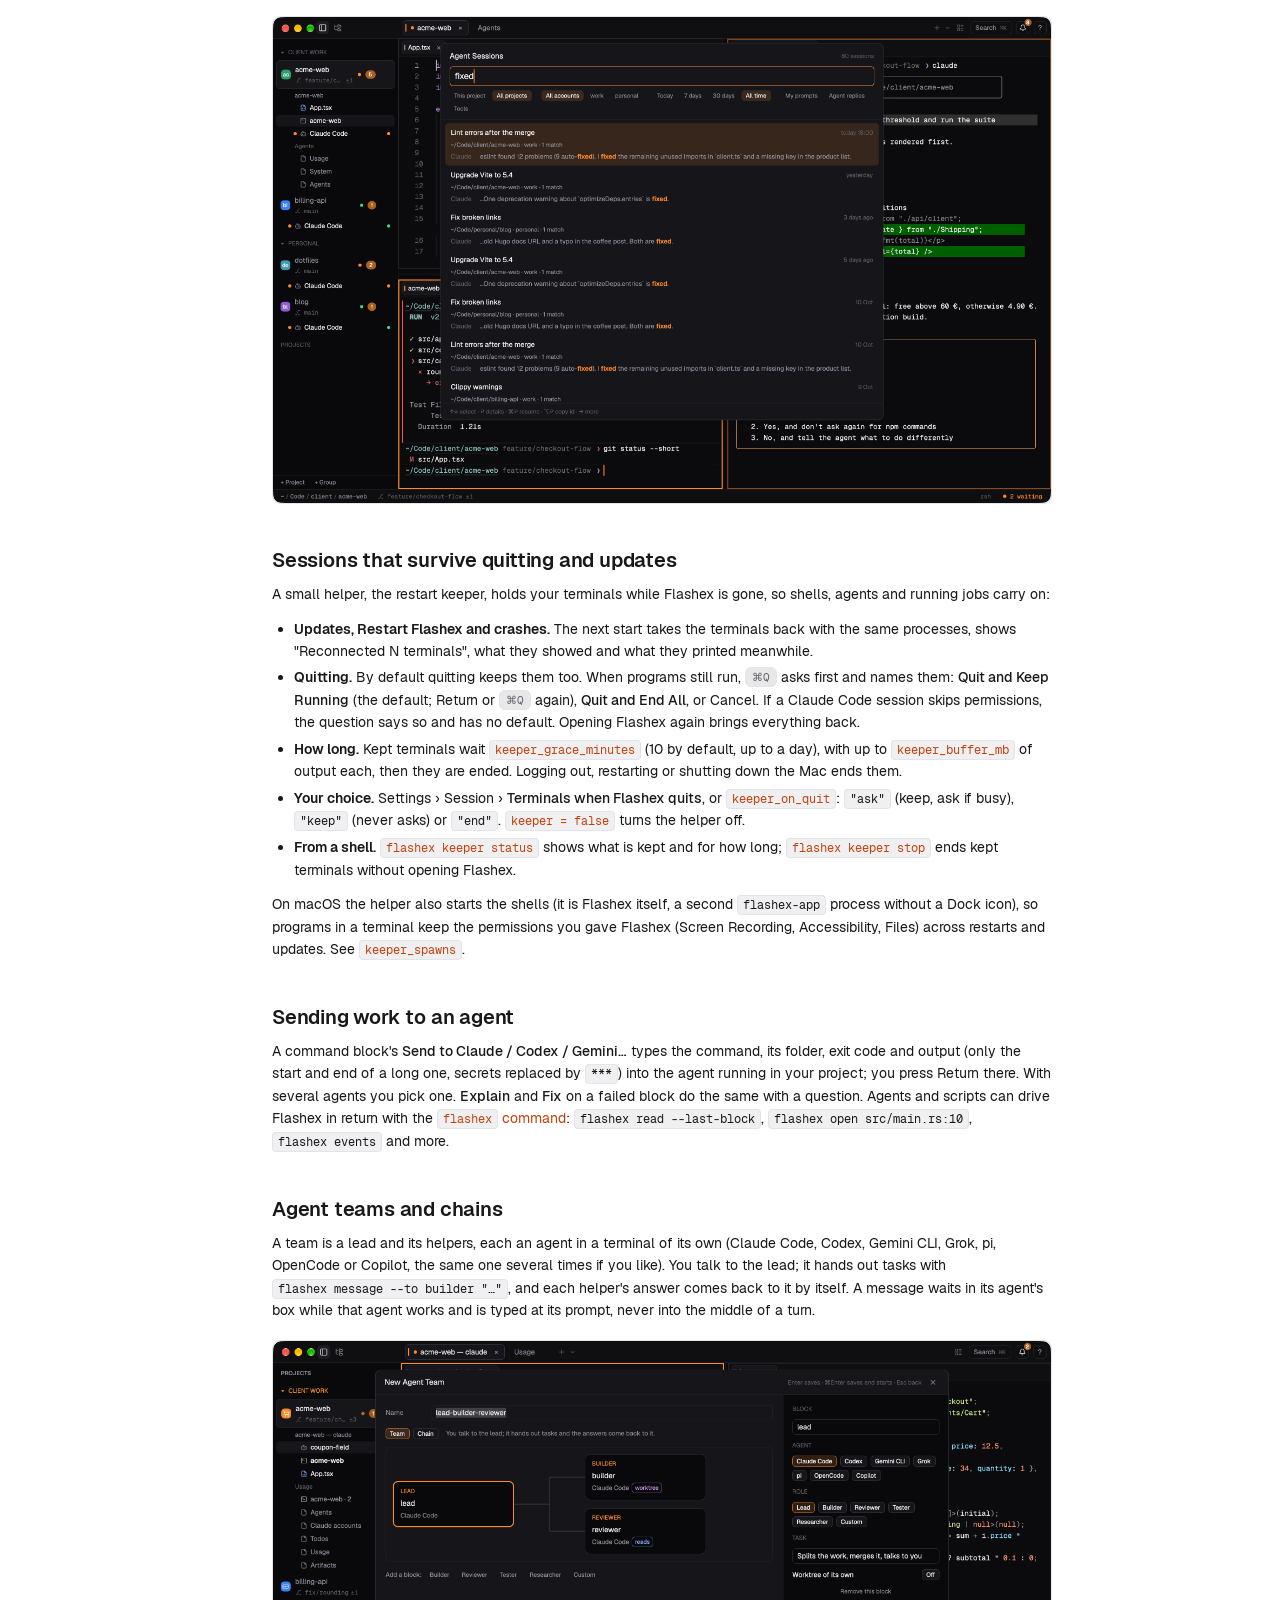
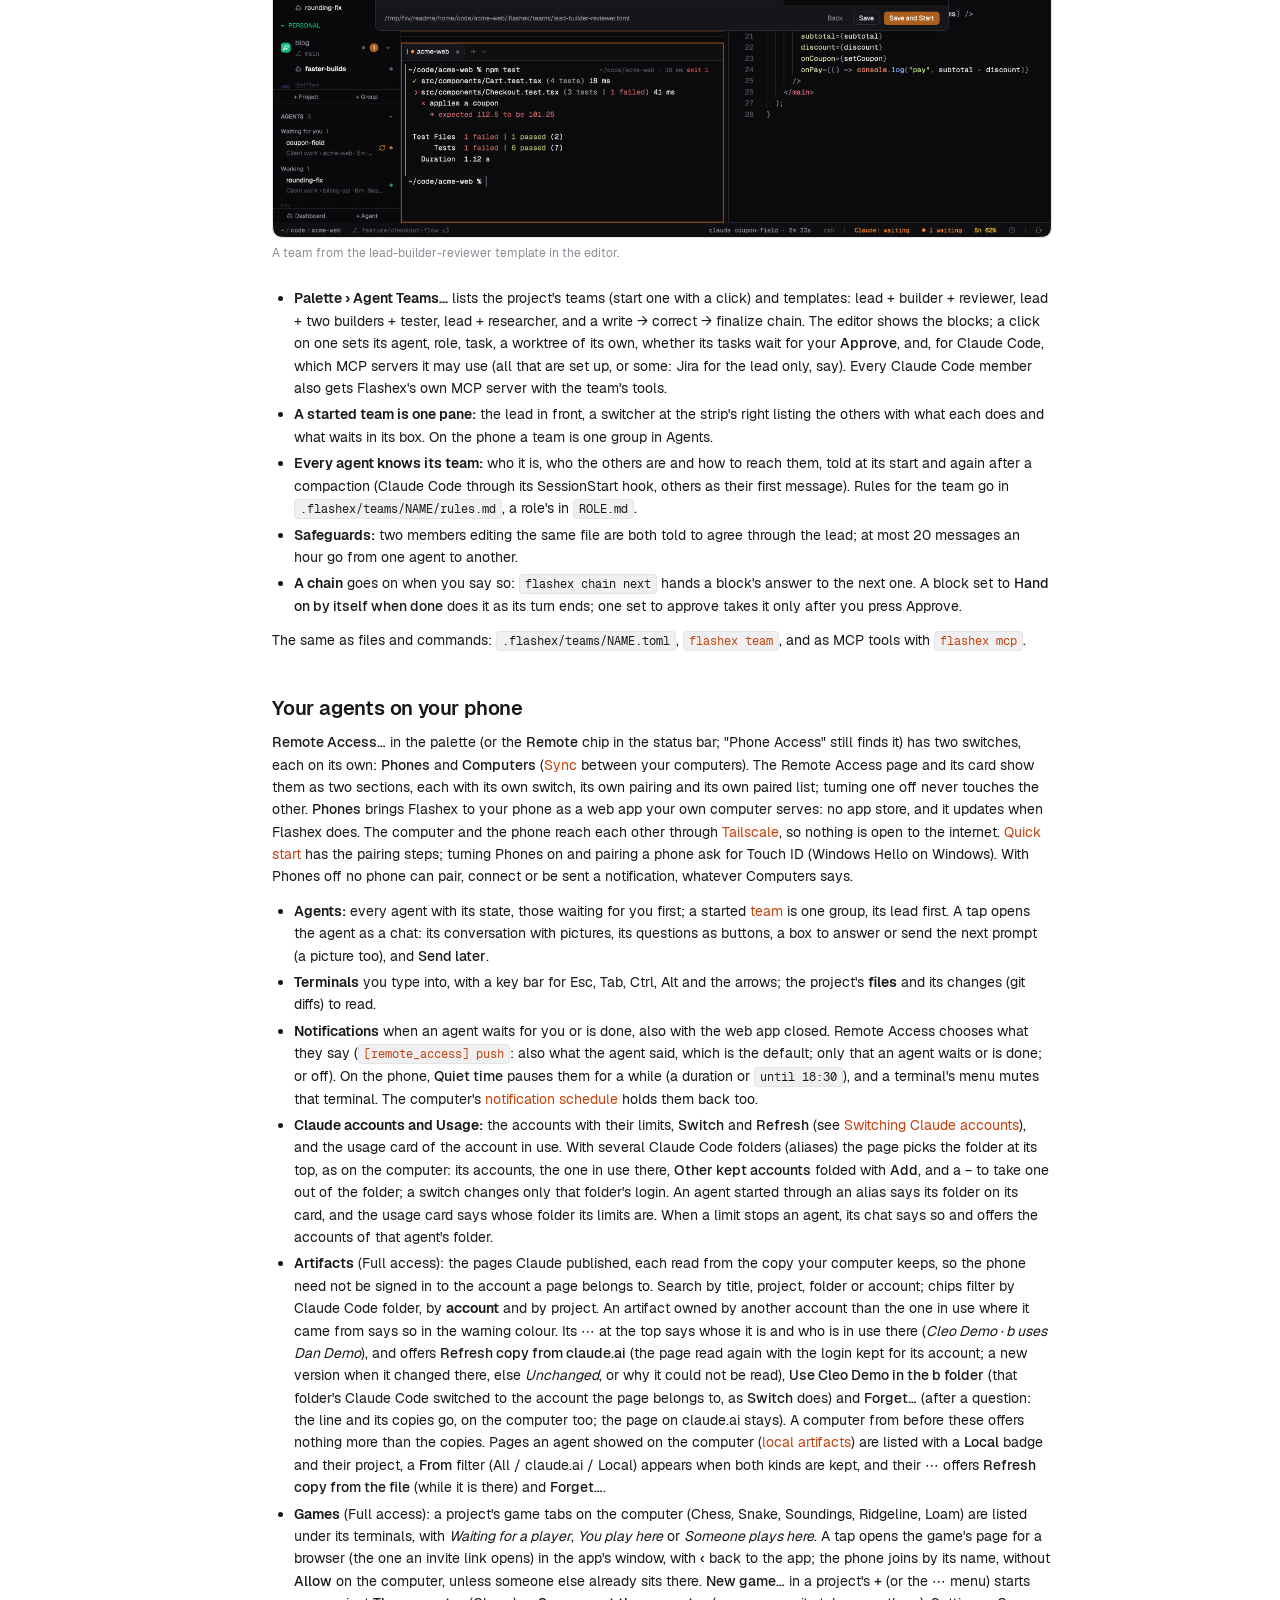
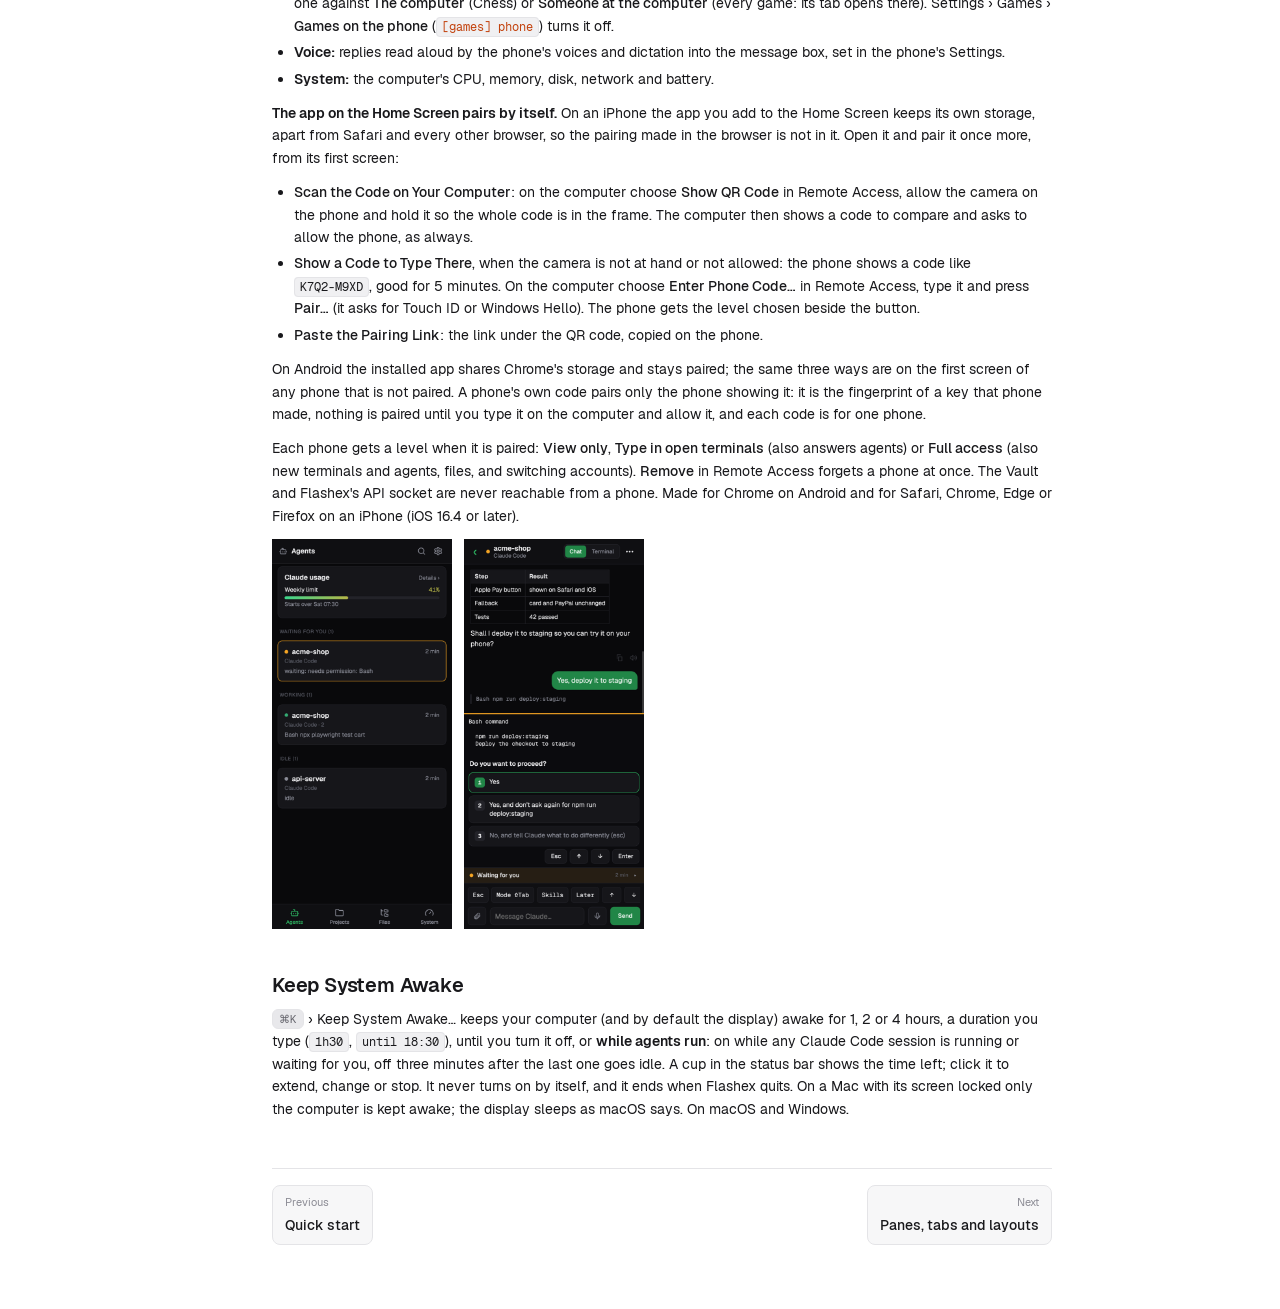
==== commit 1a743a32: "Flashex 0.7.2" ====
--- a/docs/agents.html
+++ b/docs/agents.html
@@ -146,7 +146,7 @@
 <li><strong>Model limits:</strong> every limit Claude reports for one model (<span class="ui">Fable · Week</span>, say) shows as a row of its own under the limit of its period, with its share, bar and reset. Where Claude says how much of the weekly limit a model has used and may use, the Weekly bar shows that part in the text colour (light in the dark theme) with a tick at its allowance, and the line under it says it ("Fable: 7 % of weekly · up to 50 %").</li>
 <li><strong>Default model:</strong> the gear (<span class="ui">⋯</span> › <span class="ui">Ceilings and model</span> in a narrow pane) picks the model Claude Code starts with under that account (<code>--model</code>). It goes with the Claude Code folder a line runs in: an alias's folder gets the default of the account logged in there. It is added to the lines Flashex types: New Claude Code, a new agent, a team's Claude members, and Claude Code started again (Reload Claude Session, a restart after an update, Resume, the resume offer, a conversation found by search). A model the line names already is kept; an alias like <code>claude-work</code> whose folder is not known gets none.</li>
 <li><strong><span class="ui">Switch</span></strong> makes that account Claude Code's login; running sessions take it at their next request, as after a <code>/login</code>. Only the account's own login changes, so MCP servers stay signed in.</li>
-<li><strong><span class="ui">Switch automatically</span></strong> (<a href="configuration.html#cfg-agents-claude_auto_switch"><code>claude_auto_switch</code></a>, off by default): when the account in use is nearly spent (90 % of its 5 hours, 98 % of its week, or about to run out at the pace it is used) and another clearly has more left, that one takes over, so agents are not stopped by a limit; an agent that does stop at its limit switches the account at once. Off, a notice offers the switch instead.</li>
+<li><strong><span class="ui">Switch automatically</span></strong> (<a href="configuration.html#cfg-agents-claude_auto_switch"><code>claude_auto_switch</code></a>, off by default): when the account in use is nearly spent (90 % of its 5 hours, 95 % of its week, or about to run out at the pace it is used) and another clearly has more left, that one takes over, so agents are not stopped by a limit; an agent that does stop at its limit switches the account at once. Off, a notice offers the switch instead.</li>
 <li><strong>Ceilings</strong> keep part of an account for yourself: <span class="ui">⋯</span> › <span class="ui">Ceilings</span> turns its 5-hour and weekly bars into sliders: drag a handle (or press ← →, or type a number) and the hatched part of the bar is kept; <span class="ui">Save</span> keeps the ceilings. At its ceiling the account counts as spent: the automatic switch leaves it there and never switches to it, and <span class="ui">Switch</span> asks to be confirmed.</li>
 <li><strong><span class="ui">Disable</span></strong> keeps an account listed, with its limits still read, but never switched to; <span class="ui">Forget</span> removes it (sign in again with <code>/login</code> to keep it again).</li>
 <li><strong>Several Claude Code folders</strong> (aliases, as above): the folder is picked at the top, each folder switches between the accounts chosen for it (<span class="ui">Add</span>), and a switch changes only that folder's login, so its plugins and MCP servers stay as they are.</li>
@@ -223,6 +223,7 @@
 <li><strong>Notifications</strong> when an agent waits for you or is done, also with the web app closed. Remote Access chooses what they say (<a href="configuration.html#cfg-remote_access-push"><code>[remote_access] push</code></a>: also what the agent said, which is the default; only that an agent waits or is done; or off). On the phone, <span class="ui">Quiet time</span> pauses them for a while (a duration or <code>until 18:30</code>), and a terminal's menu mutes that terminal. The computer's <a href="#notify-schedule">notification schedule</a> holds them back too.</li>
 <li><strong>Claude accounts and Usage:</strong> the accounts with their limits, <span class="ui">Switch</span> and <span class="ui">Refresh</span> (see <a href="#switcher">Switching Claude accounts</a>), and the usage card of the account in use. With several Claude Code folders (aliases) the page picks the folder at its top, as on the computer: its accounts, the one in use there, <span class="ui">Other kept accounts</span> folded with <span class="ui">Add</span>, and a <span class="ui">−</span> to take one out of the folder; a switch changes only that folder's login. An agent started through an alias says its folder on its card, and the usage card says whose folder its limits are. When a limit stops an agent, its chat says so and offers the accounts of that agent's folder.</li>
 <li><strong>Artifacts</strong> (Full access): the pages Claude published, each read from the copy your computer keeps, so the phone need not be signed in to the account a page belongs to. Search by title, project, folder or account; chips filter by Claude Code folder, by <strong>account</strong> and by project. An artifact owned by another account than the one in use where it came from says so in the warning colour. Its <span class="ui">⋯</span> at the top says whose it is and who is in use there (<em>Cleo Demo · b uses Dan Demo</em>), and offers <span class="ui">Refresh copy from claude.ai</span> (the page read again with the login kept for its account; a new version when it changed there, else <em>Unchanged</em>, or why it could not be read), <span class="ui">Use Cleo Demo in the b folder</span> (that folder's Claude Code switched to the account the page belongs to, as <span class="ui">Switch</span> does) and <span class="ui">Forget…</span> (after a question: the line and its copies go, on the computer too; the page on claude.ai stays). A computer from before these offers nothing more than the copies. Pages an agent showed on the computer (<a href="dashboards.html#local-artifacts">local artifacts</a>) are listed with a <span class="ui">Local</span> badge and their project, a <span class="ui">From</span> filter (All / claude.ai / Local) appears when both kinds are kept, and their <span class="ui">⋯</span> offers <span class="ui">Refresh copy from the file</span> (while it is there) and <span class="ui">Forget…</span>.</li>
+<li><strong>Games</strong> (Full access): a project's game tabs on the computer (Chess, Snake, Soundings, Ridgeline, Loam) are listed under its terminals, with <em>Waiting for a player</em>, <em>You play here</em> or <em>Someone plays here</em>. A tap opens the game's page for a browser (the one an invite link opens) in the app's window, with <span class="ui">‹</span> back to the app; the phone joins by its name, without <span class="ui">Allow</span> on the computer, unless someone else already sits there. <span class="ui">New game…</span> in a project's <span class="ui">+</span> (or the <span class="ui">⋯</span> menu) starts one against <span class="ui">The computer</span> (Chess) or <span class="ui">Someone at the computer</span> (every game: its tab opens there). Settings › Games › <span class="ui">Games on the phone</span> (<a href="configuration.html#cfg-games-phone"><code>[games] phone</code></a>) turns it off.</li>
 <li><strong>Voice:</strong> replies read aloud by the phone's voices and dictation into the message box, set in the phone's Settings.</li>
 <li><strong>System:</strong> the computer's CPU, memory, disk, network and battery.</li>
 </ul>
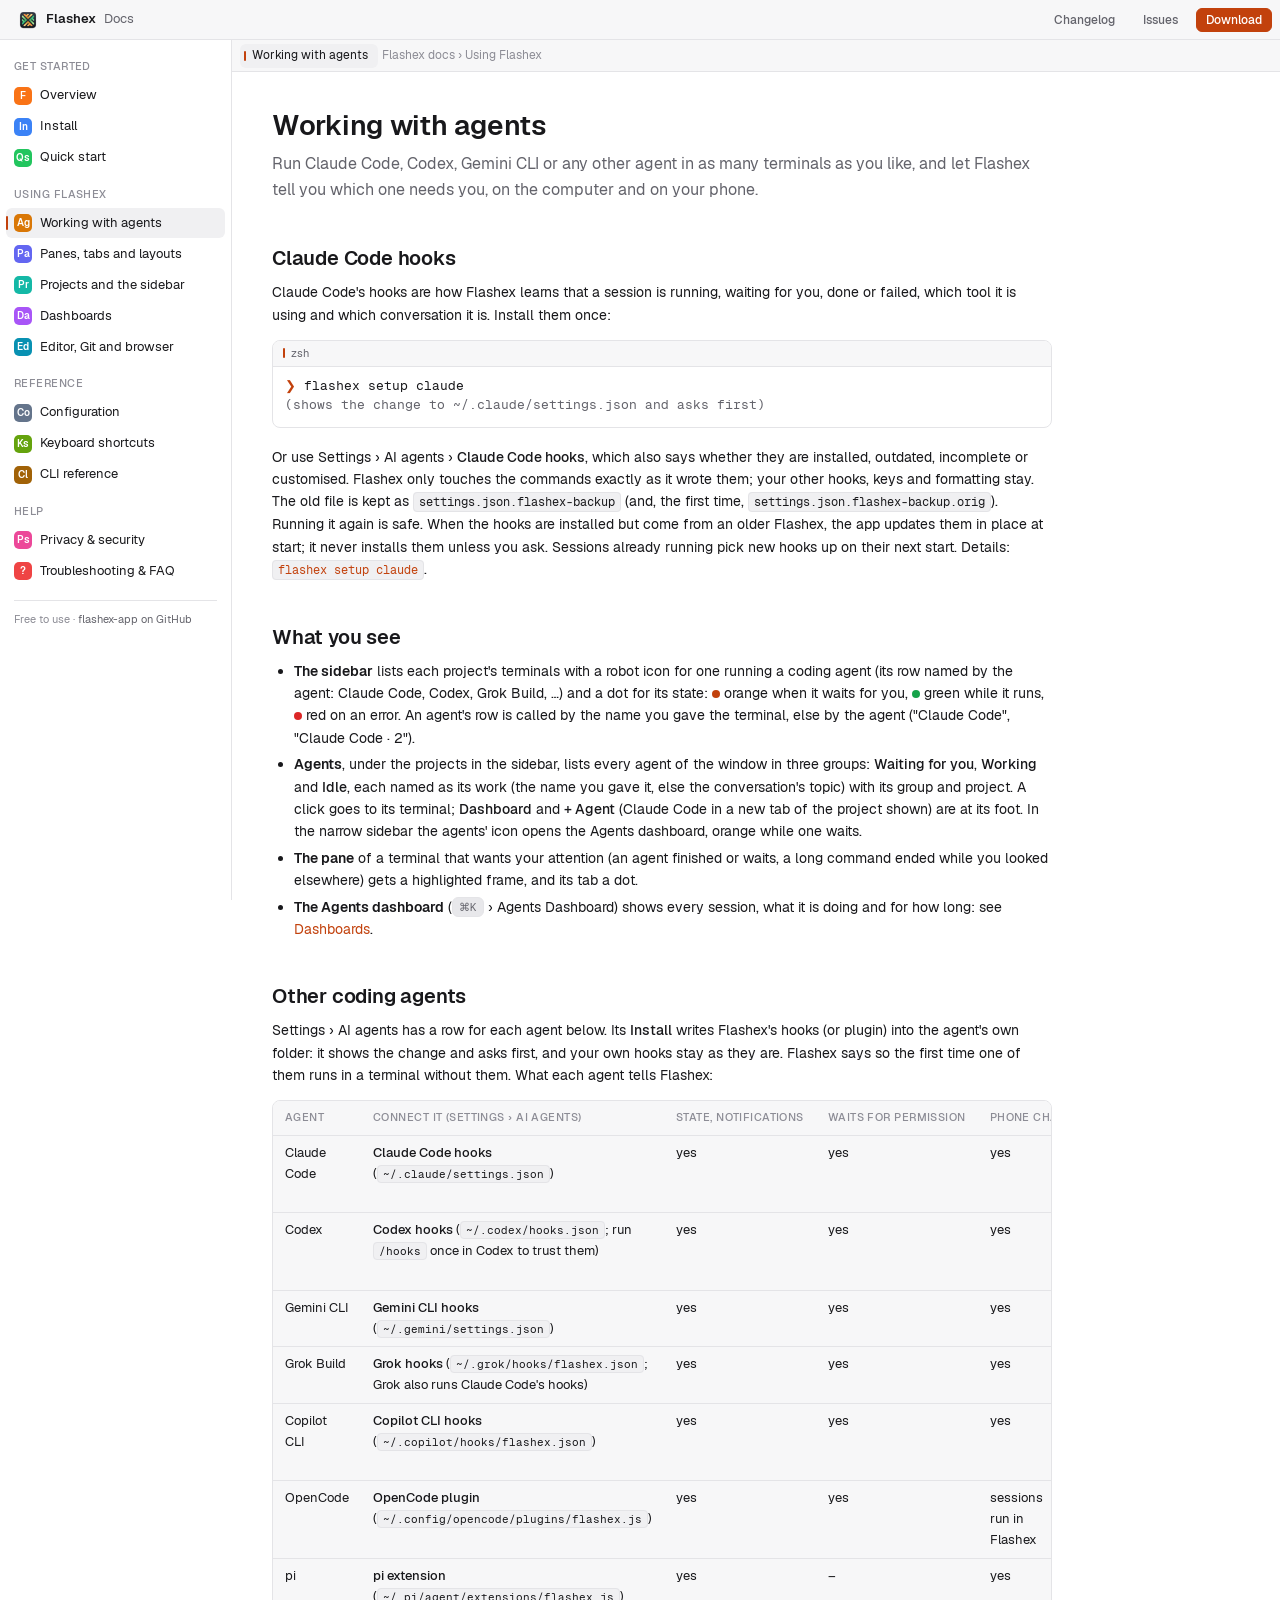
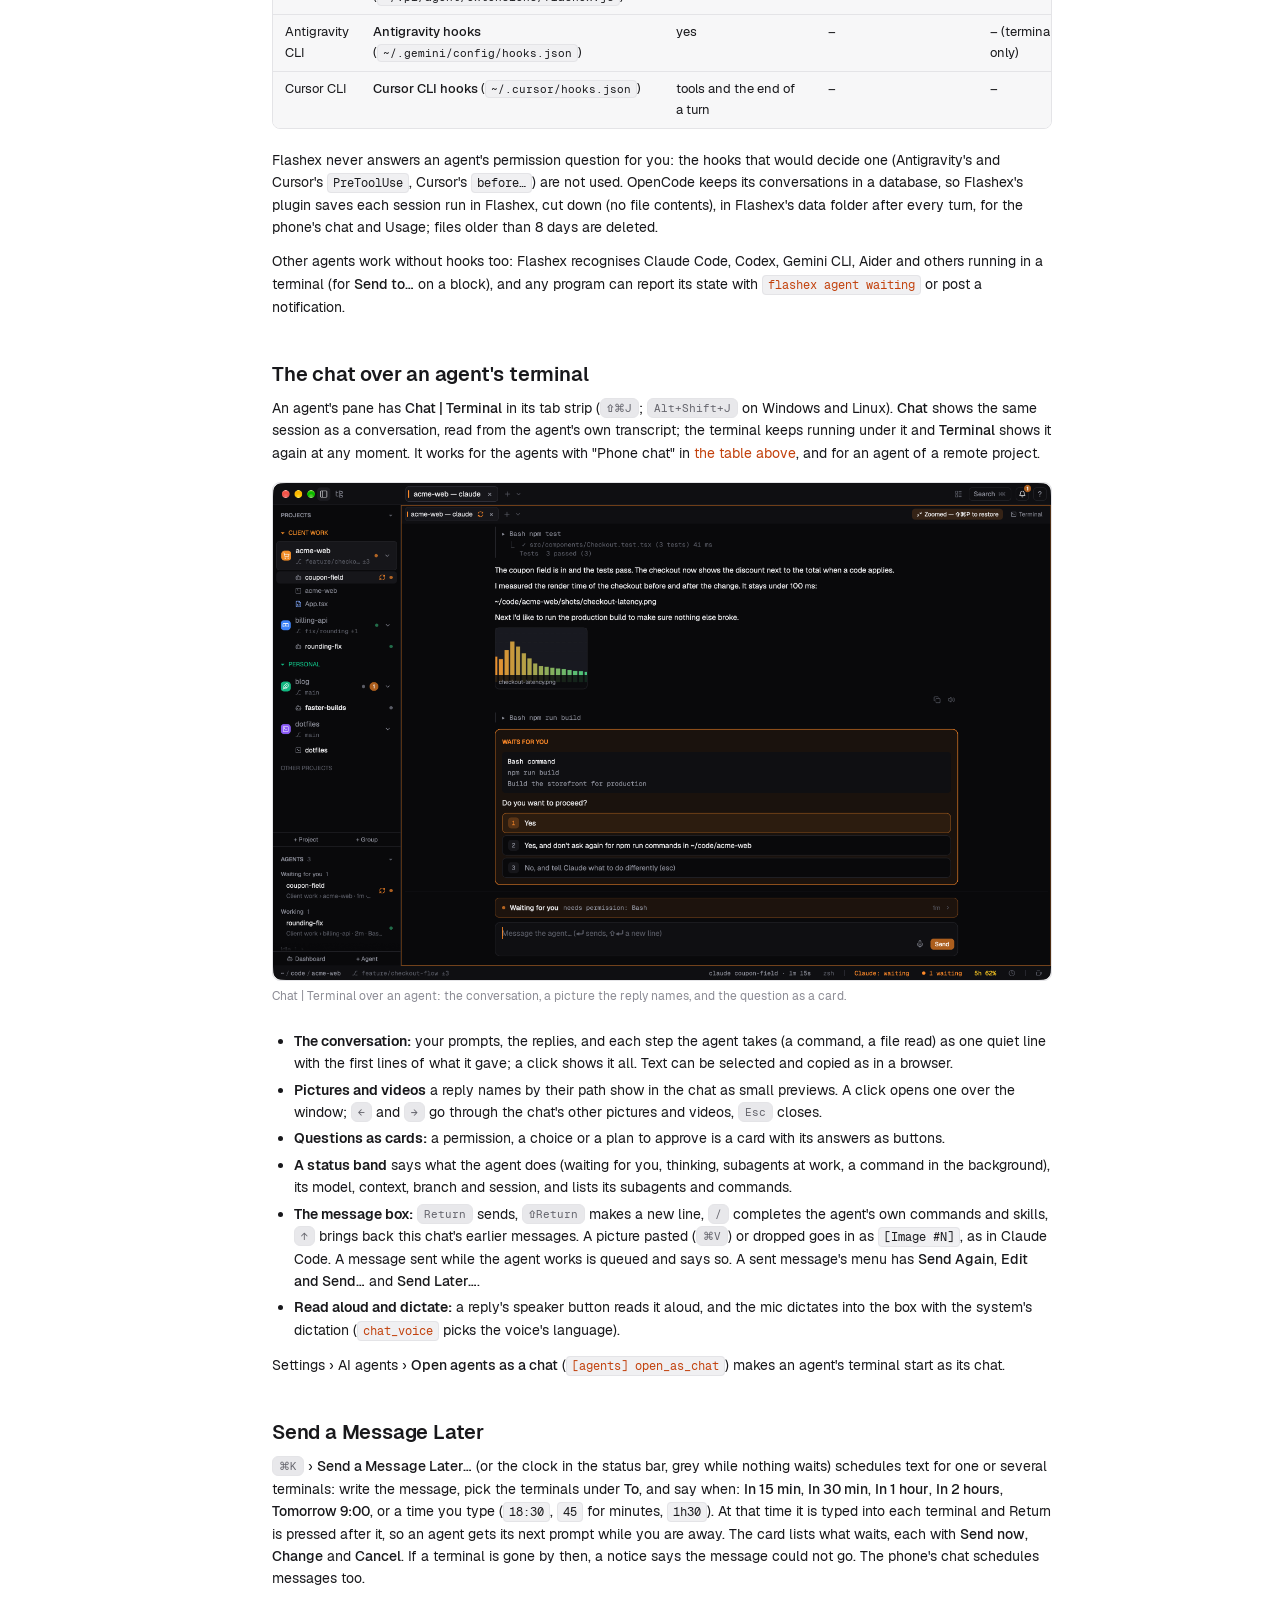
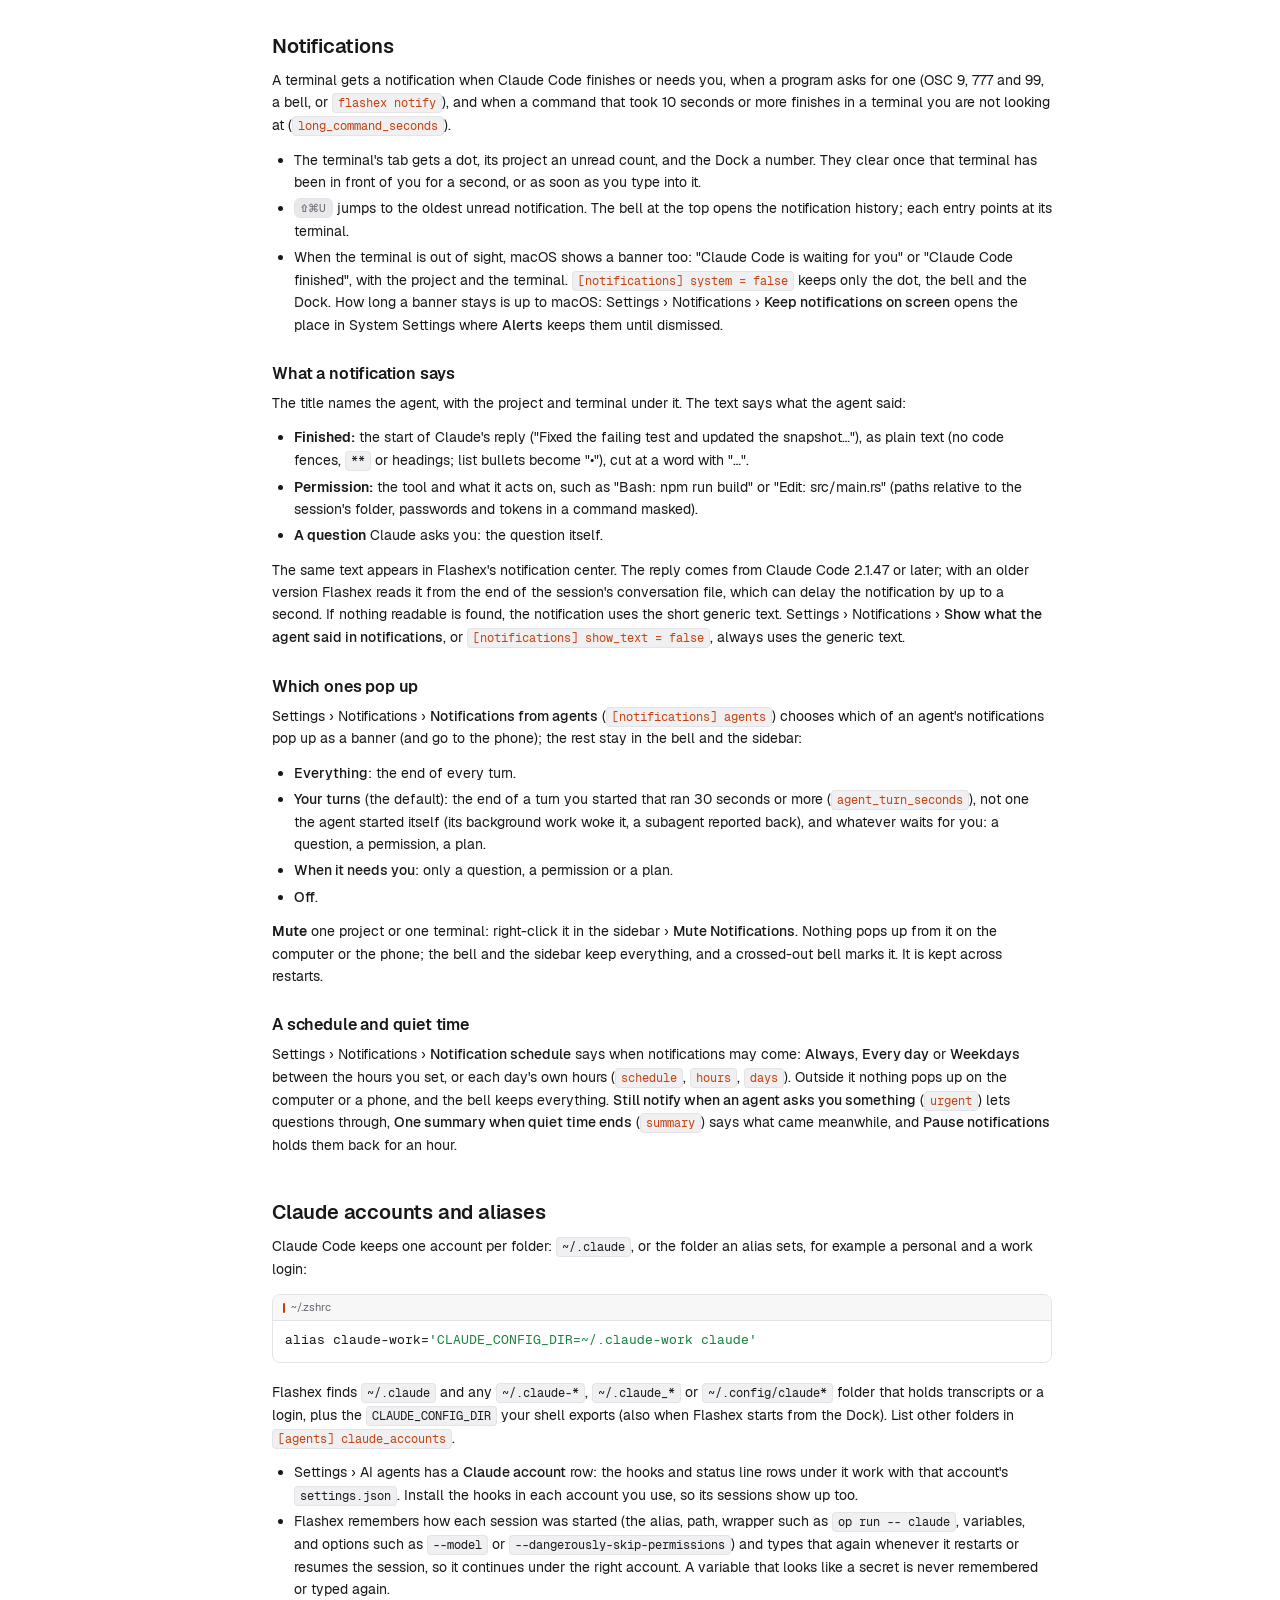
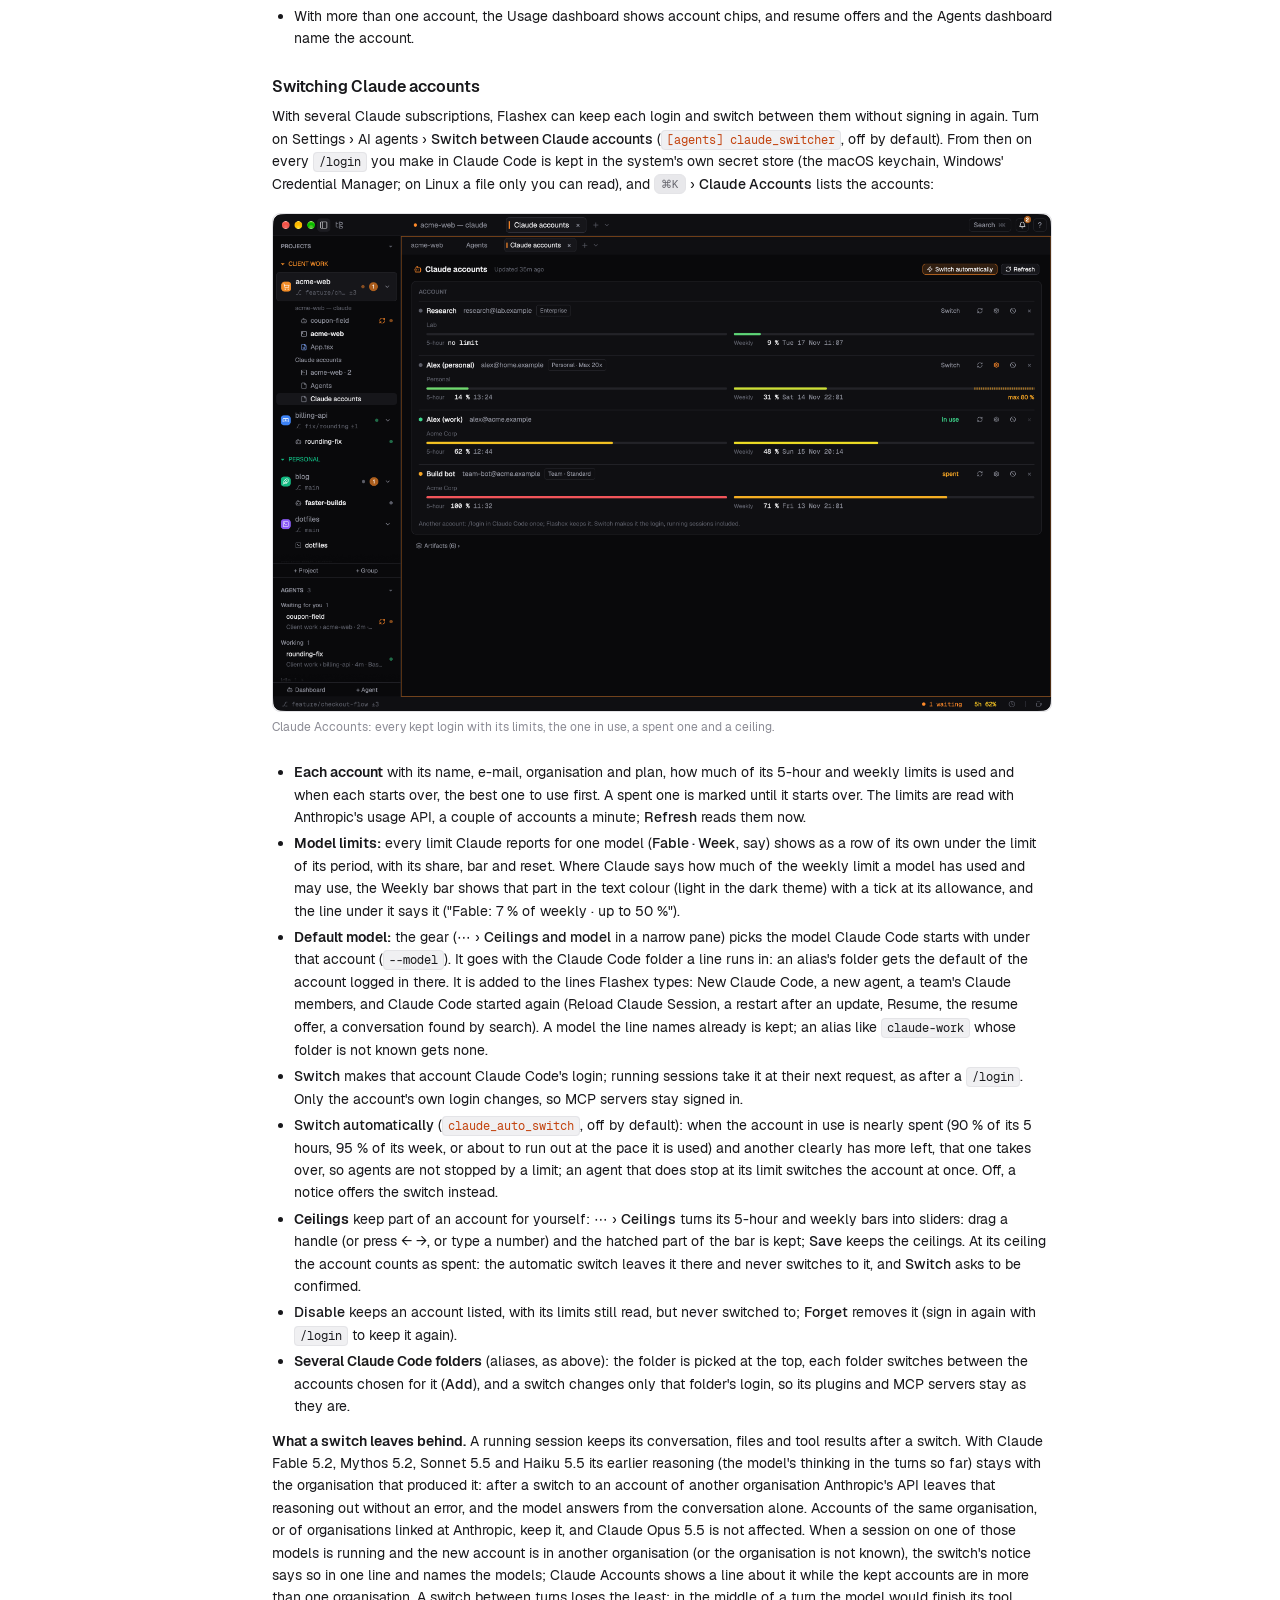
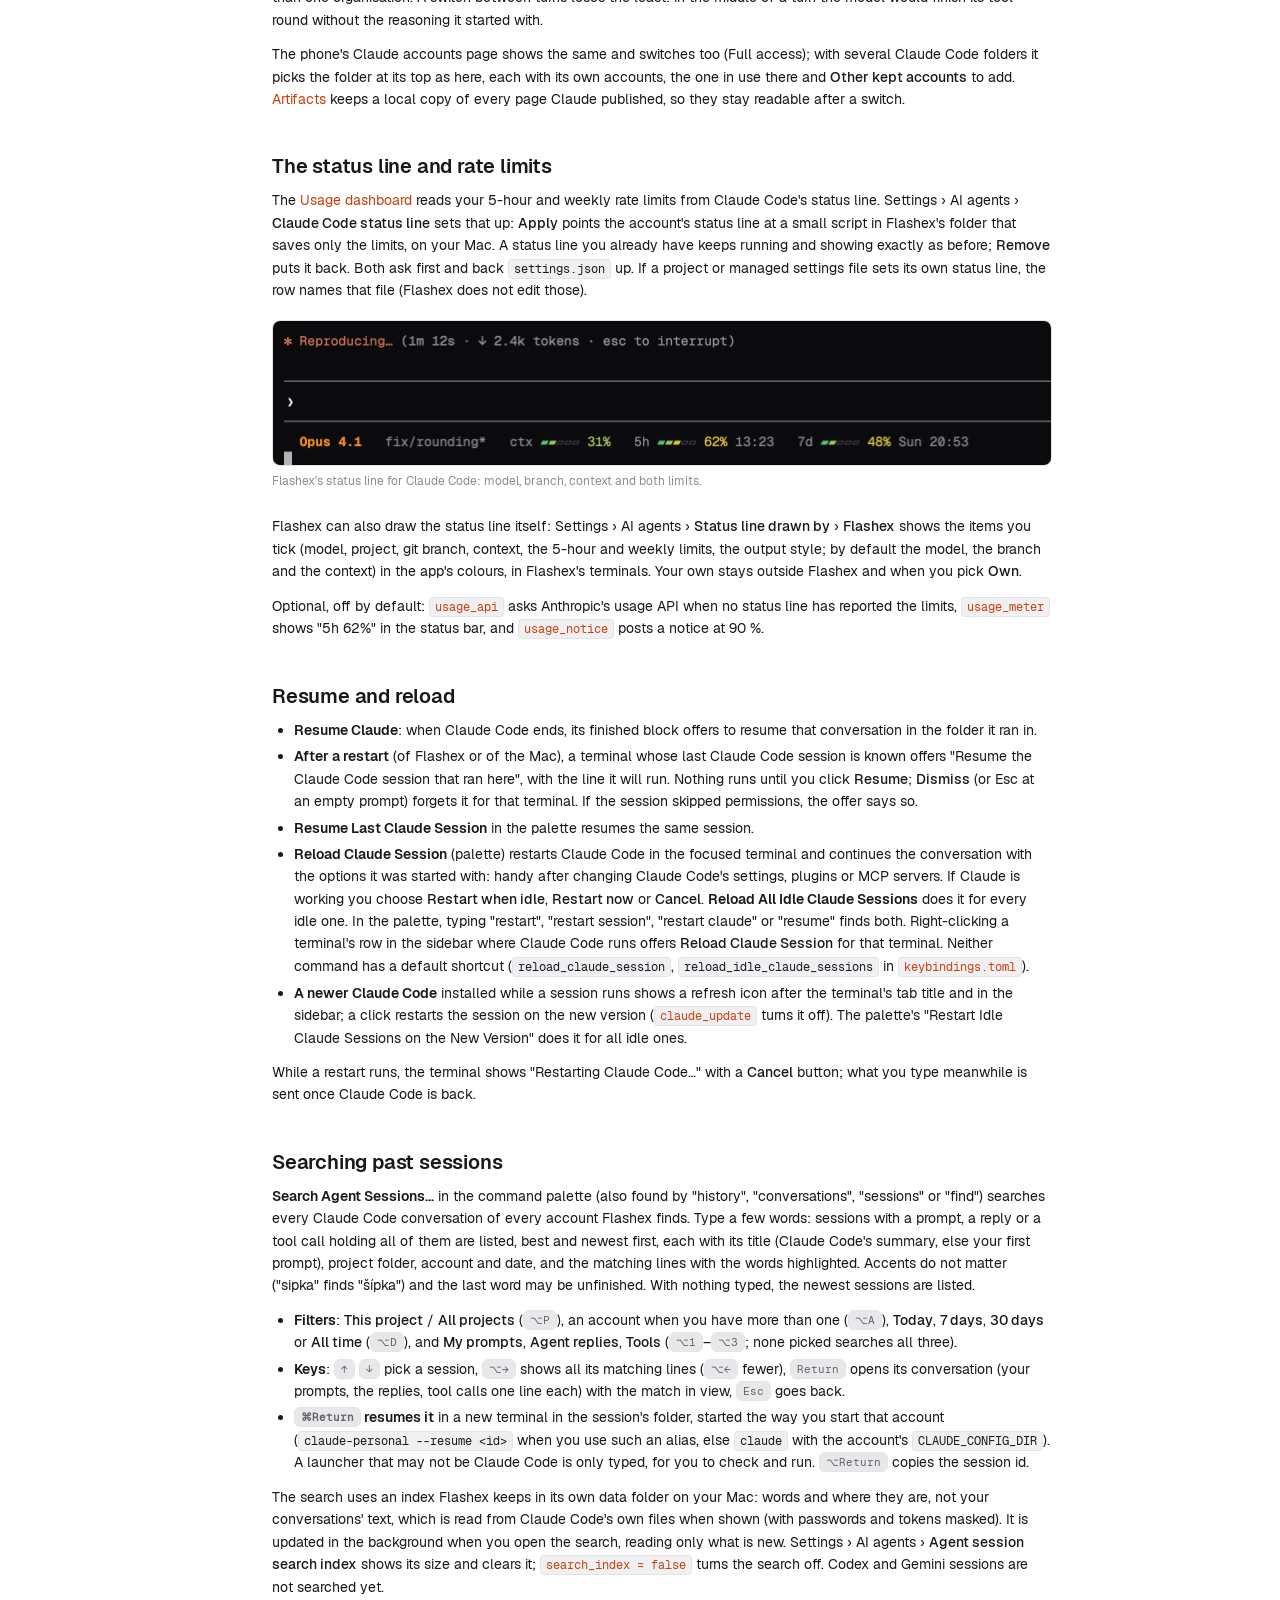
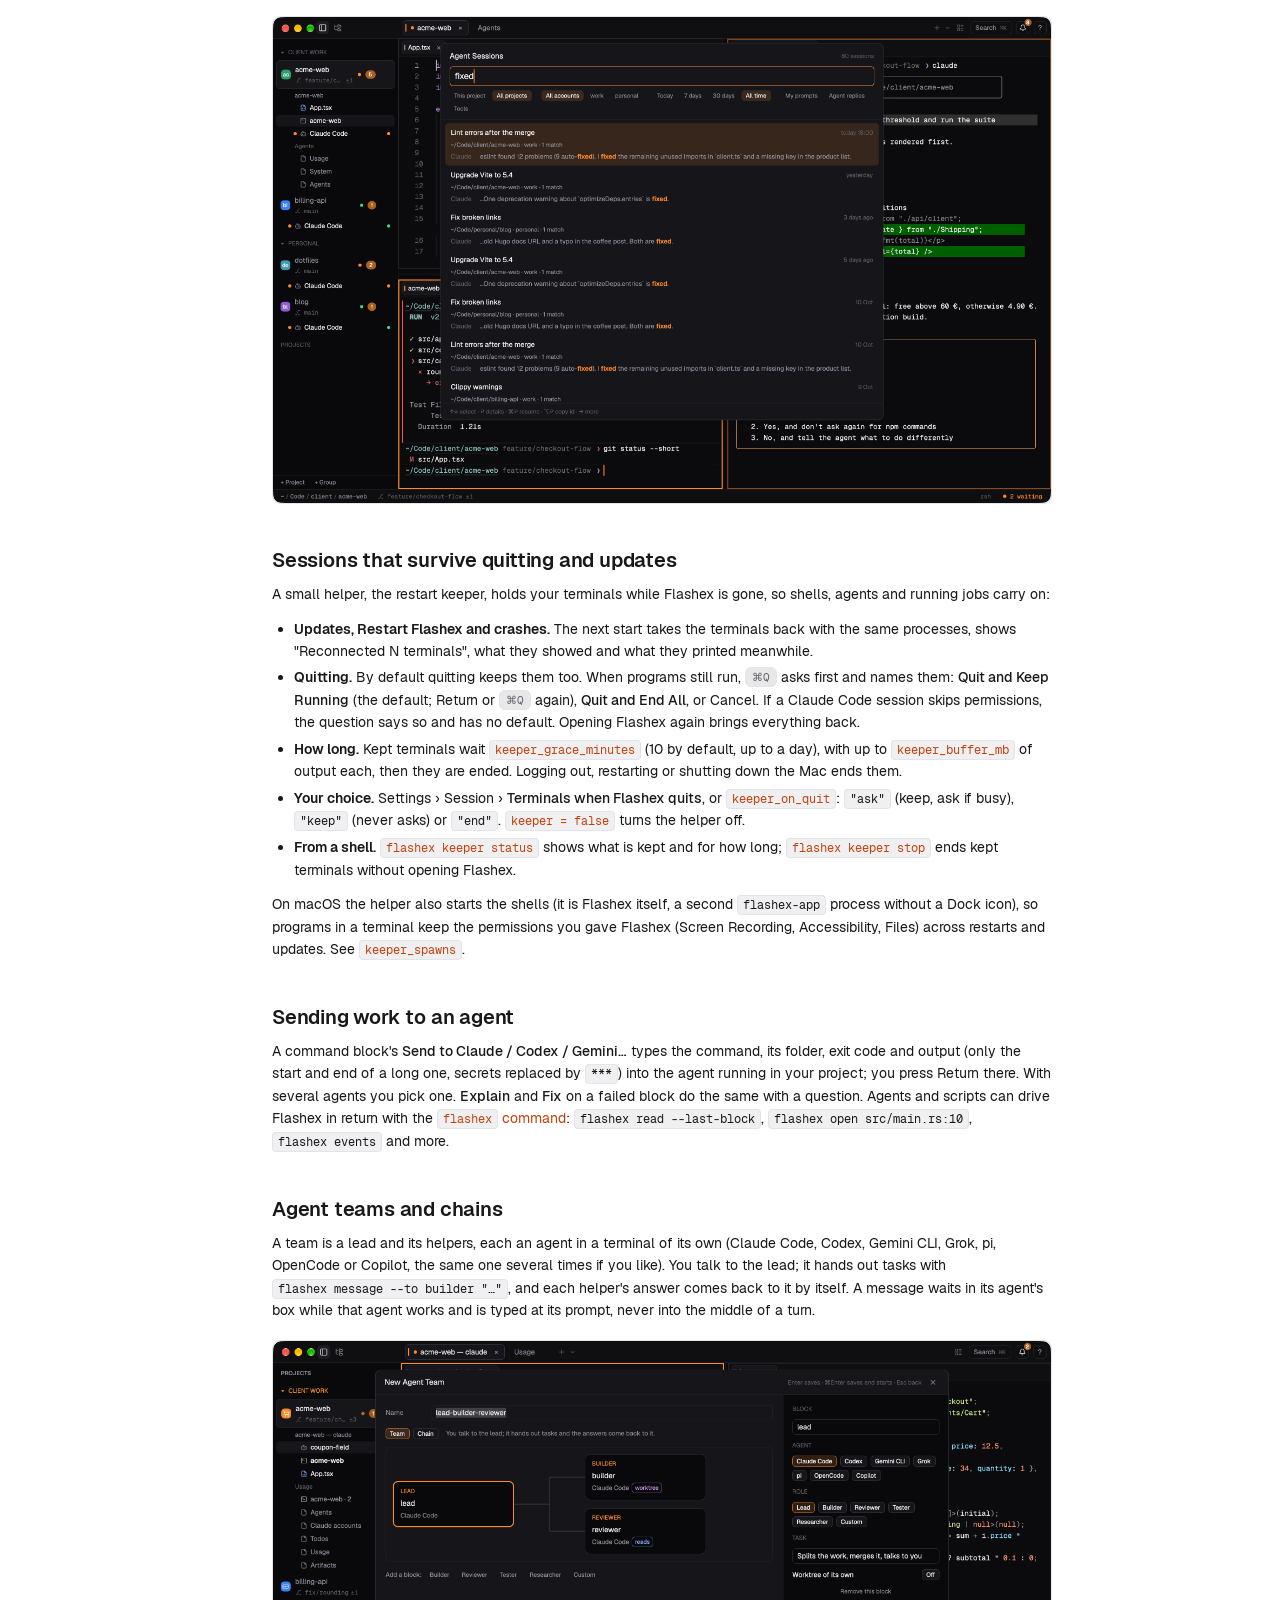
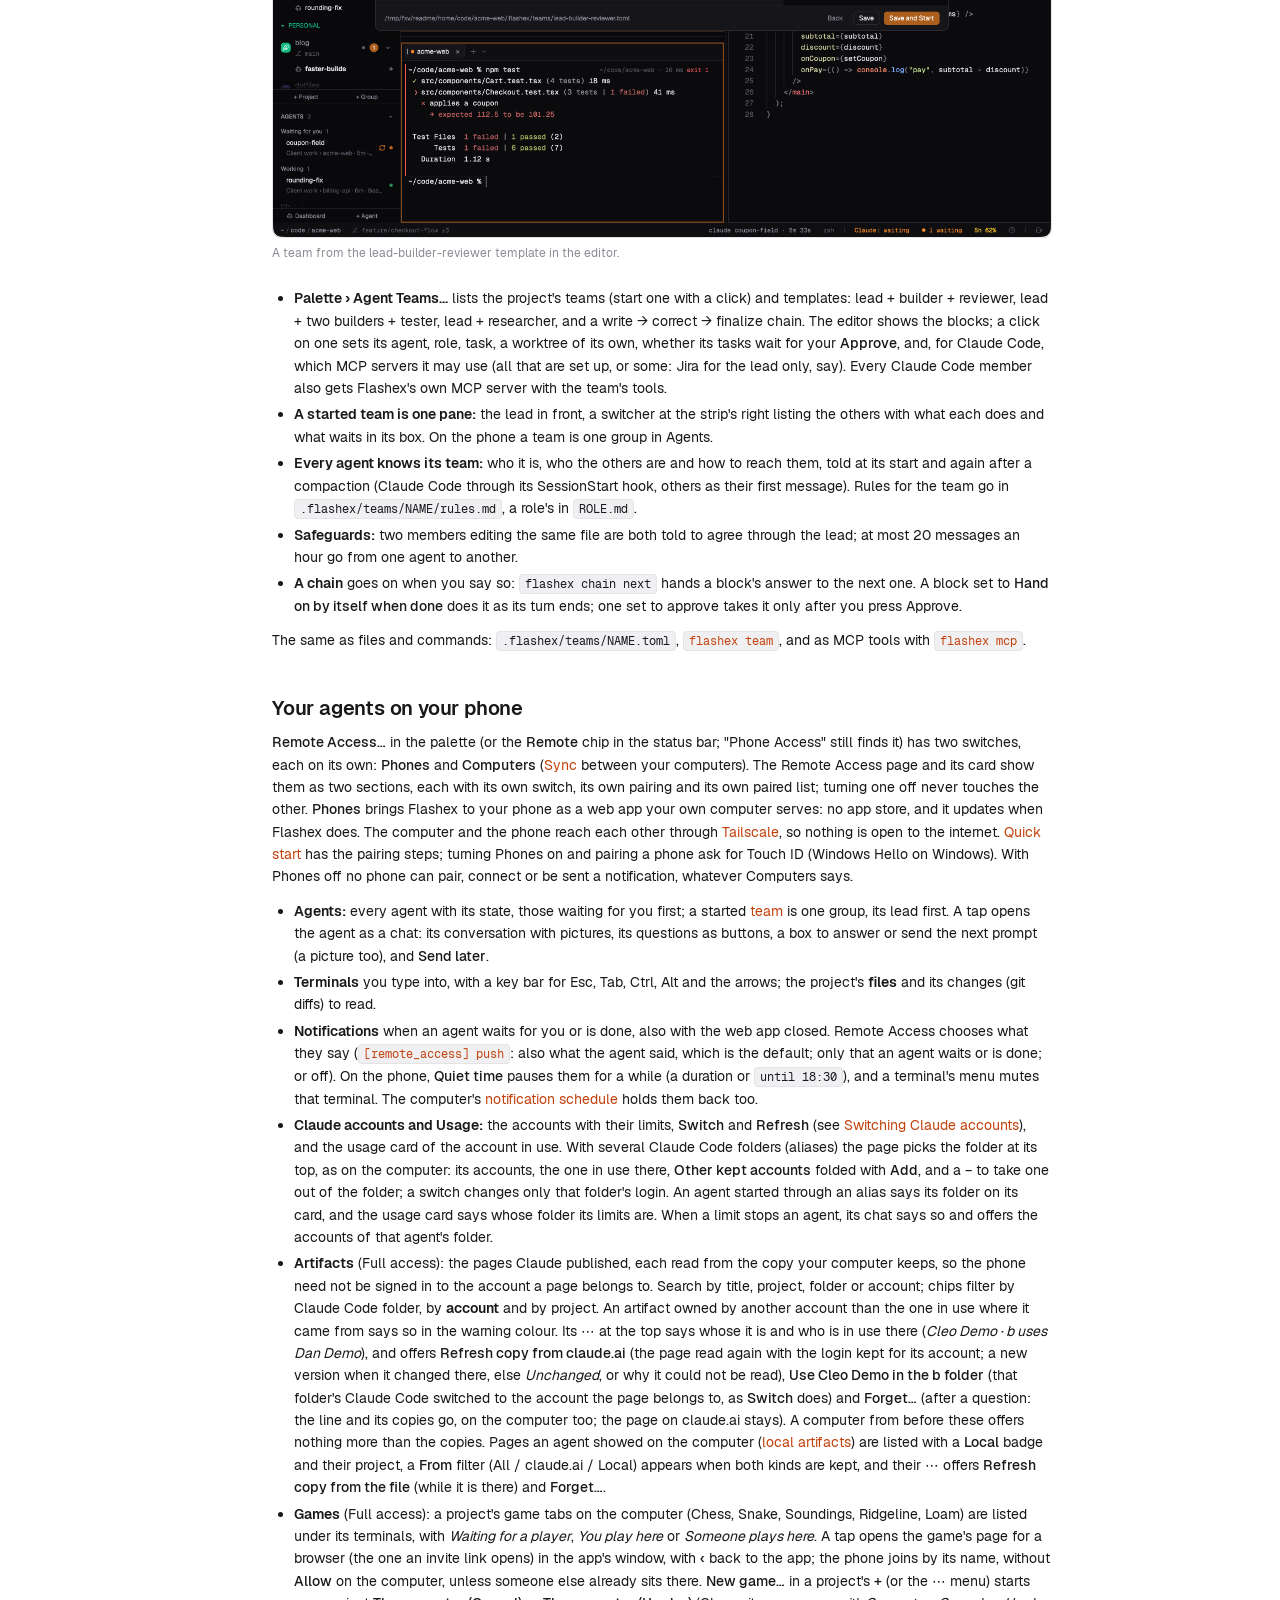
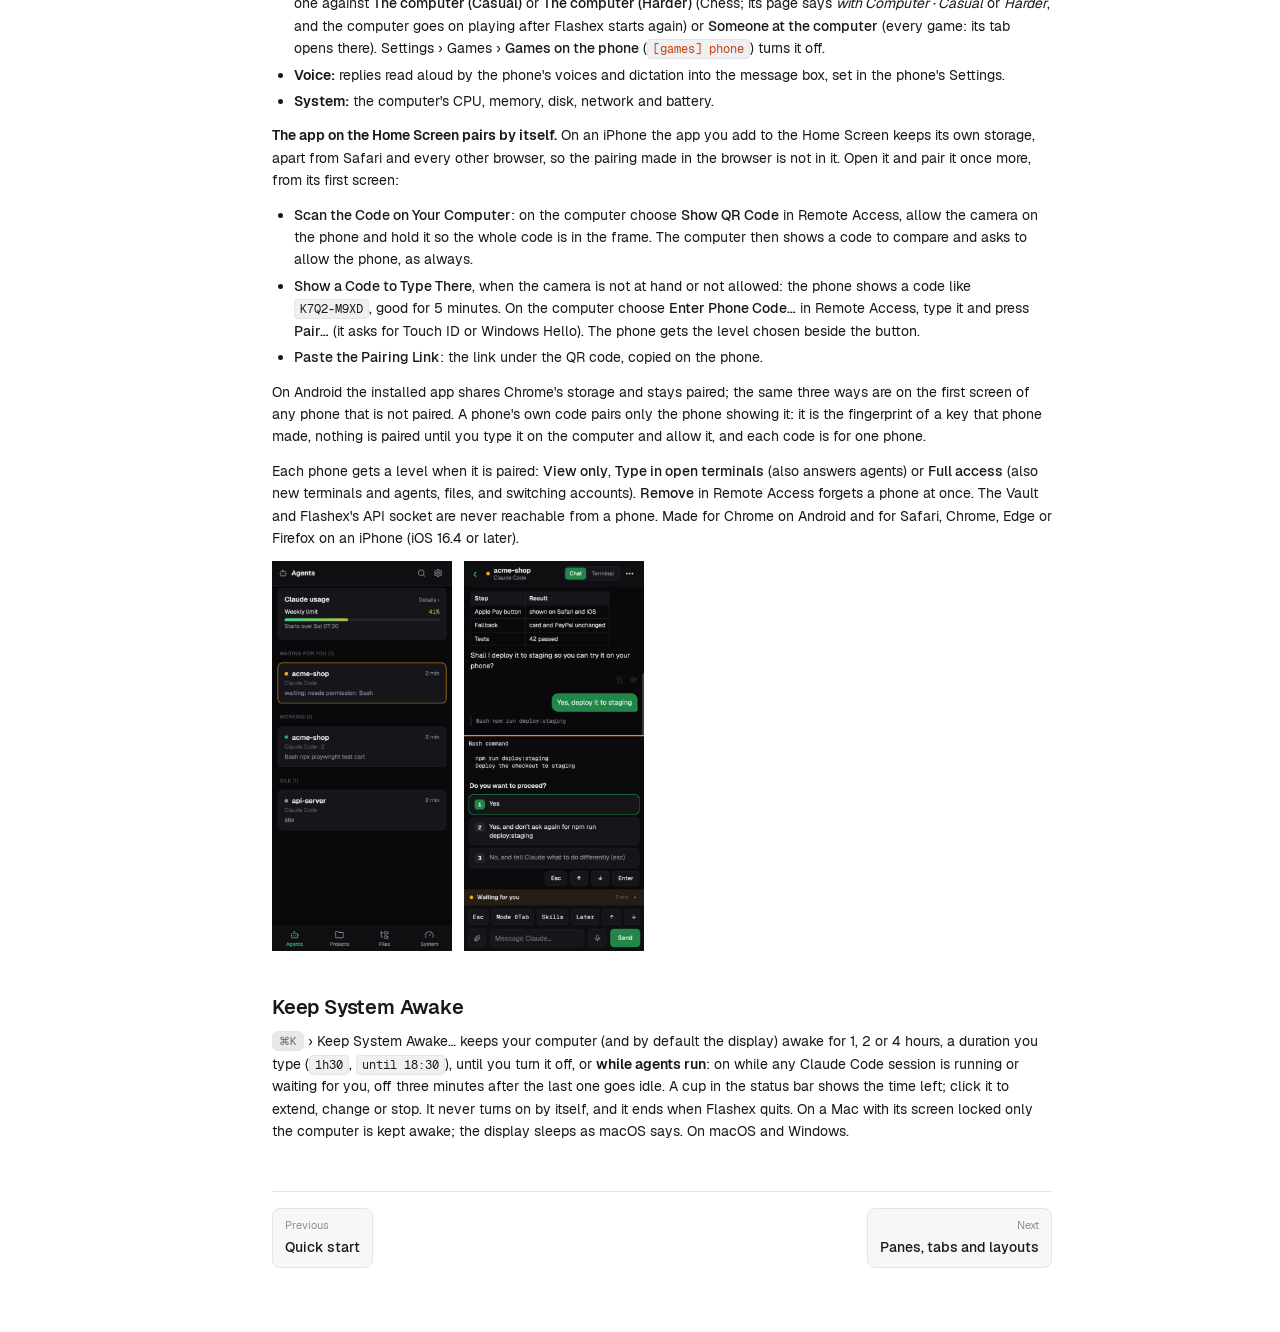
==== commit 425c784e: "Flashex 0.7.3" ====
--- a/docs/agents.html
+++ b/docs/agents.html
@@ -223,7 +223,7 @@
 <li><strong>Notifications</strong> when an agent waits for you or is done, also with the web app closed. Remote Access chooses what they say (<a href="configuration.html#cfg-remote_access-push"><code>[remote_access] push</code></a>: also what the agent said, which is the default; only that an agent waits or is done; or off). On the phone, <span class="ui">Quiet time</span> pauses them for a while (a duration or <code>until 18:30</code>), and a terminal's menu mutes that terminal. The computer's <a href="#notify-schedule">notification schedule</a> holds them back too.</li>
 <li><strong>Claude accounts and Usage:</strong> the accounts with their limits, <span class="ui">Switch</span> and <span class="ui">Refresh</span> (see <a href="#switcher">Switching Claude accounts</a>), and the usage card of the account in use. With several Claude Code folders (aliases) the page picks the folder at its top, as on the computer: its accounts, the one in use there, <span class="ui">Other kept accounts</span> folded with <span class="ui">Add</span>, and a <span class="ui">−</span> to take one out of the folder; a switch changes only that folder's login. An agent started through an alias says its folder on its card, and the usage card says whose folder its limits are. When a limit stops an agent, its chat says so and offers the accounts of that agent's folder.</li>
 <li><strong>Artifacts</strong> (Full access): the pages Claude published, each read from the copy your computer keeps, so the phone need not be signed in to the account a page belongs to. Search by title, project, folder or account; chips filter by Claude Code folder, by <strong>account</strong> and by project. An artifact owned by another account than the one in use where it came from says so in the warning colour. Its <span class="ui">⋯</span> at the top says whose it is and who is in use there (<em>Cleo Demo · b uses Dan Demo</em>), and offers <span class="ui">Refresh copy from claude.ai</span> (the page read again with the login kept for its account; a new version when it changed there, else <em>Unchanged</em>, or why it could not be read), <span class="ui">Use Cleo Demo in the b folder</span> (that folder's Claude Code switched to the account the page belongs to, as <span class="ui">Switch</span> does) and <span class="ui">Forget…</span> (after a question: the line and its copies go, on the computer too; the page on claude.ai stays). A computer from before these offers nothing more than the copies. Pages an agent showed on the computer (<a href="dashboards.html#local-artifacts">local artifacts</a>) are listed with a <span class="ui">Local</span> badge and their project, a <span class="ui">From</span> filter (All / claude.ai / Local) appears when both kinds are kept, and their <span class="ui">⋯</span> offers <span class="ui">Refresh copy from the file</span> (while it is there) and <span class="ui">Forget…</span>.</li>
-<li><strong>Games</strong> (Full access): a project's game tabs on the computer (Chess, Snake, Soundings, Ridgeline, Loam) are listed under its terminals, with <em>Waiting for a player</em>, <em>You play here</em> or <em>Someone plays here</em>. A tap opens the game's page for a browser (the one an invite link opens) in the app's window, with <span class="ui">‹</span> back to the app; the phone joins by its name, without <span class="ui">Allow</span> on the computer, unless someone else already sits there. <span class="ui">New game…</span> in a project's <span class="ui">+</span> (or the <span class="ui">⋯</span> menu) starts one against <span class="ui">The computer</span> (Chess) or <span class="ui">Someone at the computer</span> (every game: its tab opens there). Settings › Games › <span class="ui">Games on the phone</span> (<a href="configuration.html#cfg-games-phone"><code>[games] phone</code></a>) turns it off.</li>
+<li><strong>Games</strong> (Full access): a project's game tabs on the computer (Chess, Snake, Soundings, Ridgeline, Loam) are listed under its terminals, with <em>Waiting for a player</em>, <em>You play here</em> or <em>Someone plays here</em>. A tap opens the game's page for a browser (the one an invite link opens) in the app's window, with <span class="ui">‹</span> back to the app; the phone joins by its name, without <span class="ui">Allow</span> on the computer, unless someone else already sits there. <span class="ui">New game…</span> in a project's <span class="ui">+</span> (or the <span class="ui">⋯</span> menu) starts one against <span class="ui">The computer (Casual)</span> or <span class="ui">The computer (Harder)</span> (Chess; its page says <em>with Computer · Casual</em> or <em>Harder</em>, and the computer goes on playing after Flashex starts again) or <span class="ui">Someone at the computer</span> (every game: its tab opens there). Settings › Games › <span class="ui">Games on the phone</span> (<a href="configuration.html#cfg-games-phone"><code>[games] phone</code></a>) turns it off.</li>
 <li><strong>Voice:</strong> replies read aloud by the phone's voices and dictation into the message box, set in the phone's Settings.</li>
 <li><strong>System:</strong> the computer's CPU, memory, disk, network and battery.</li>
 </ul>
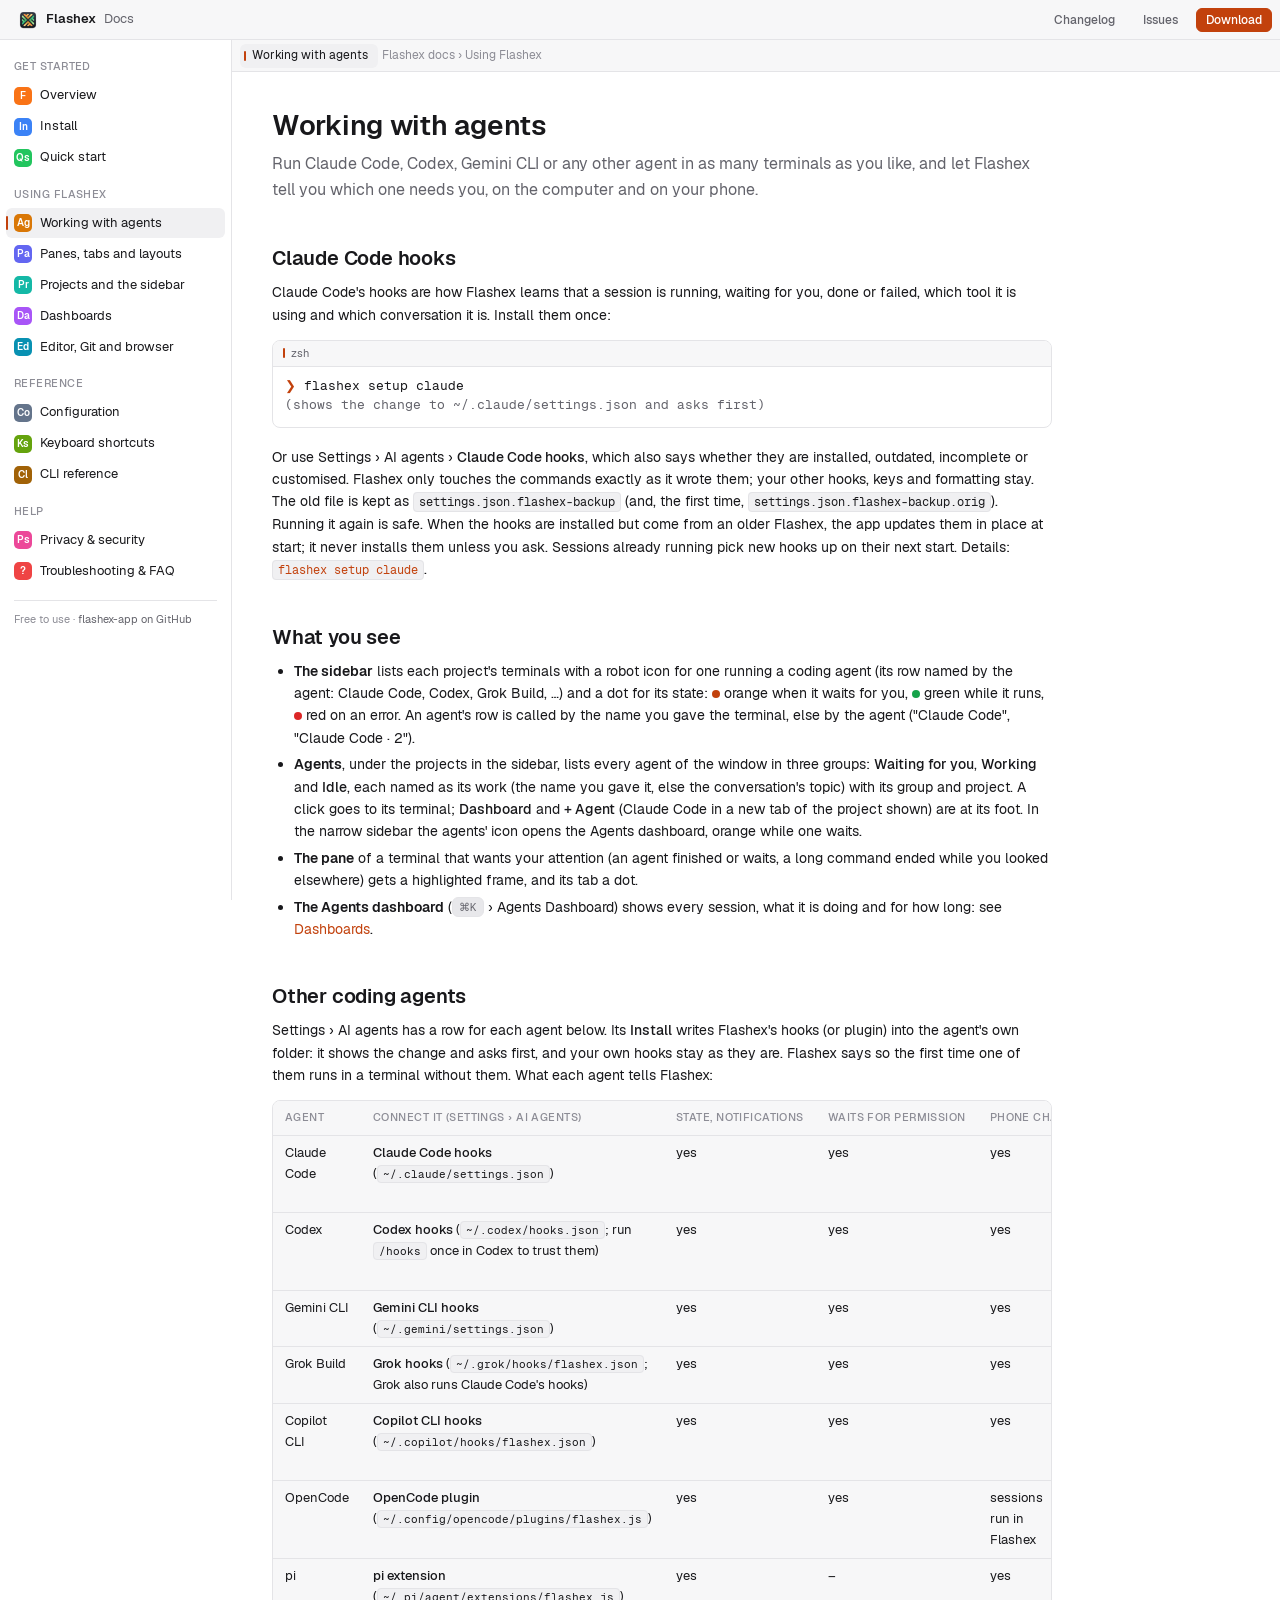
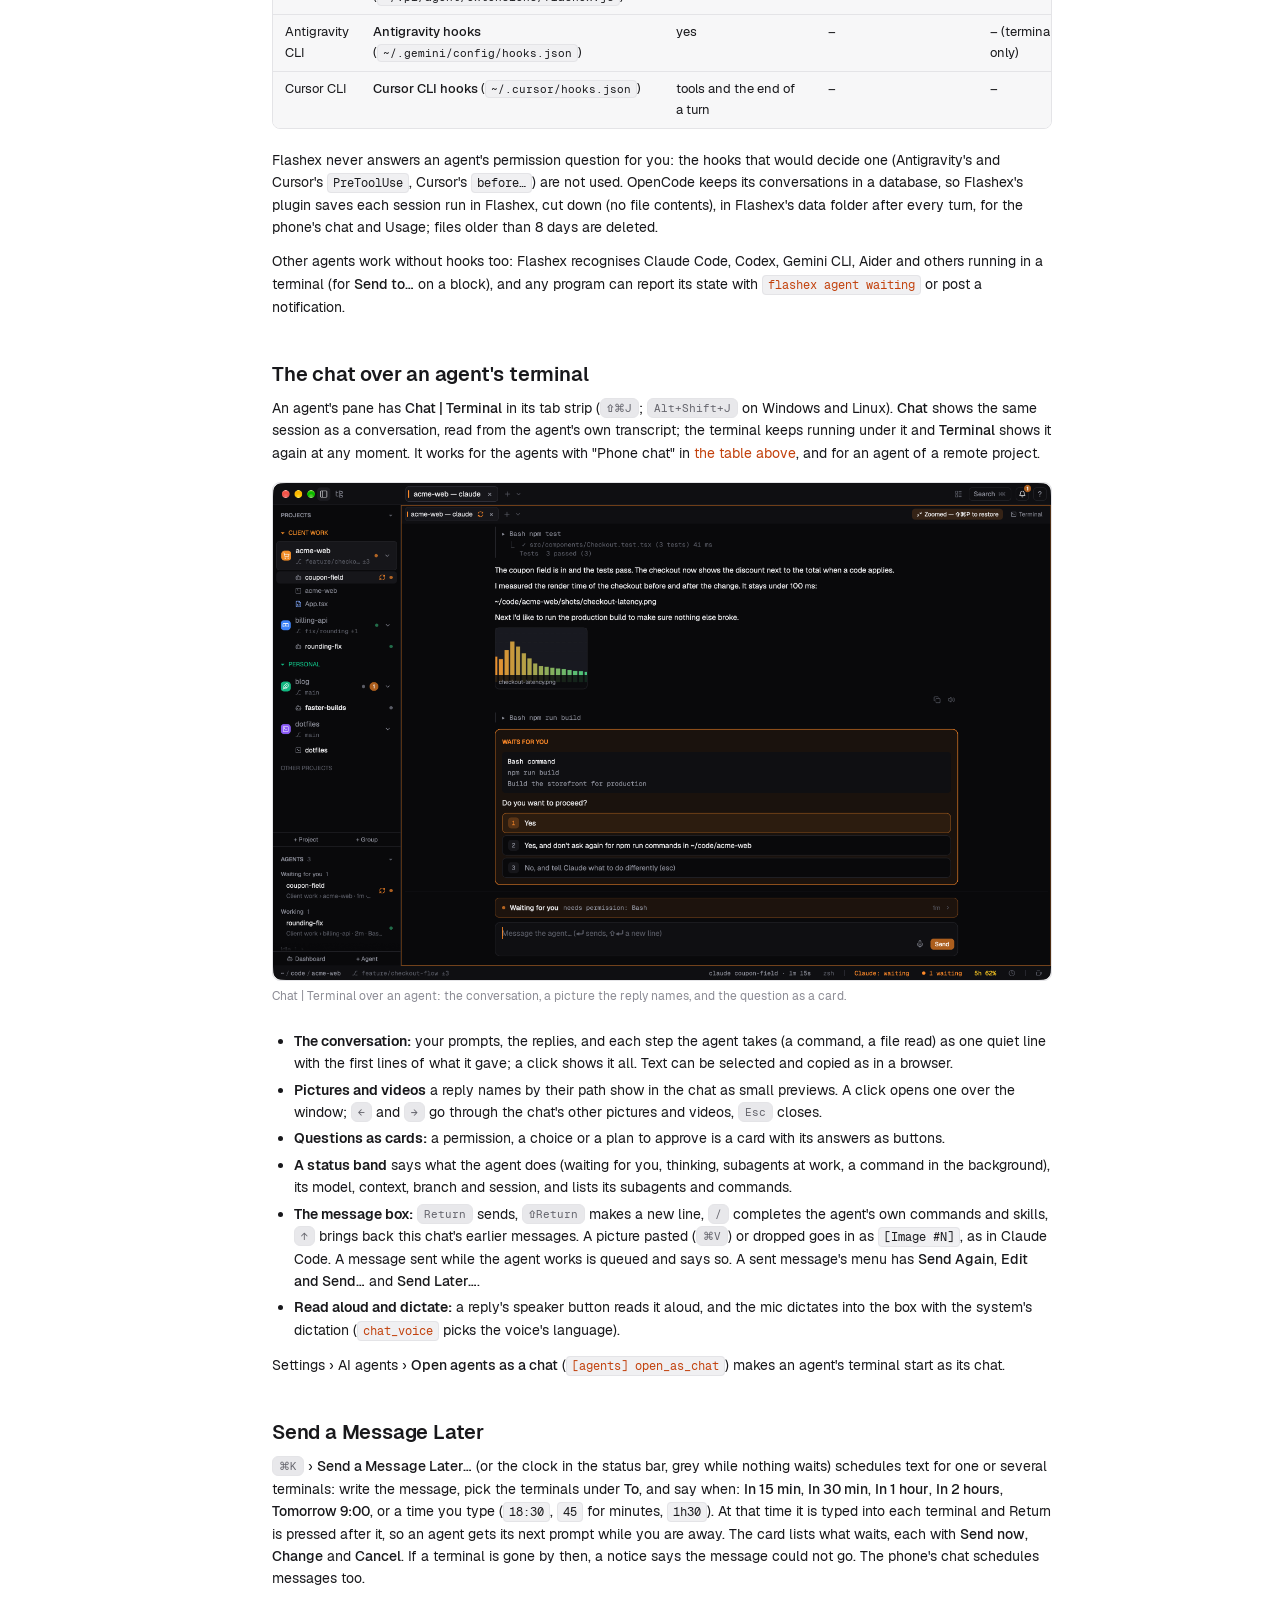
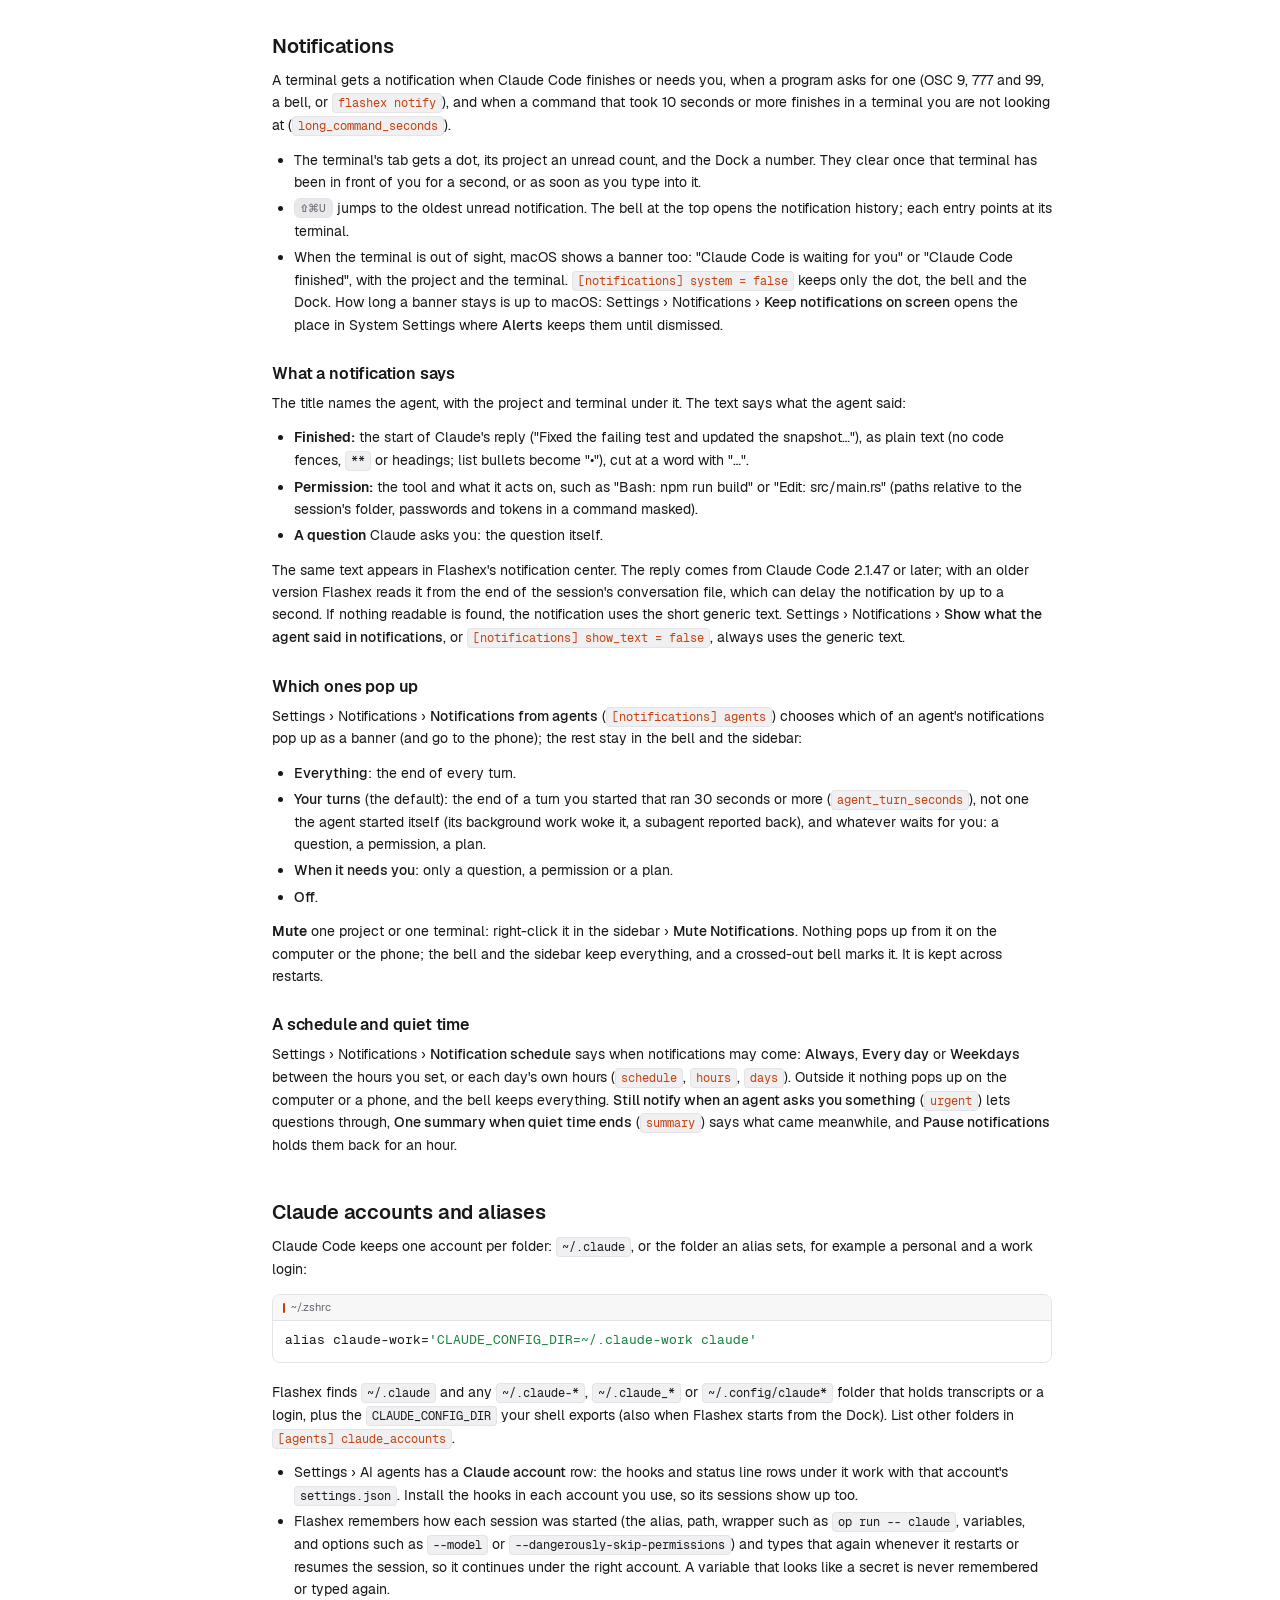
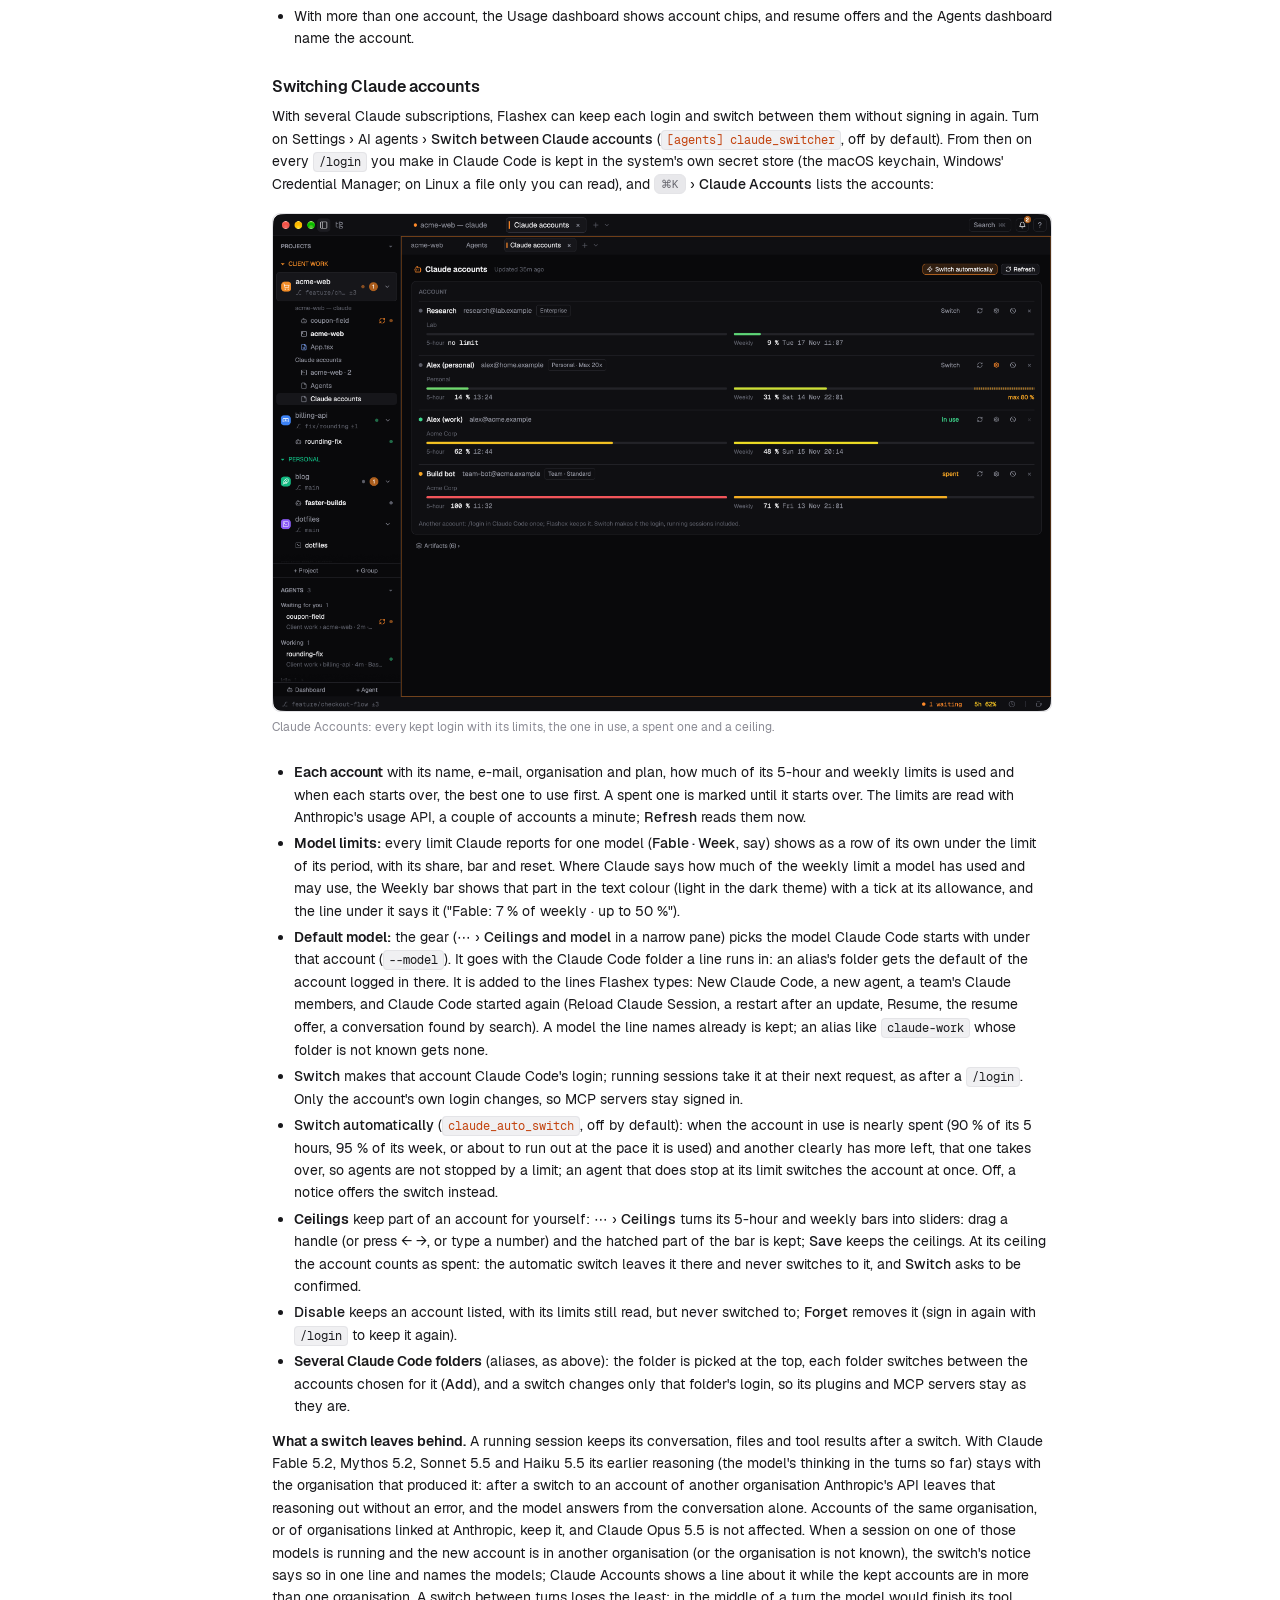
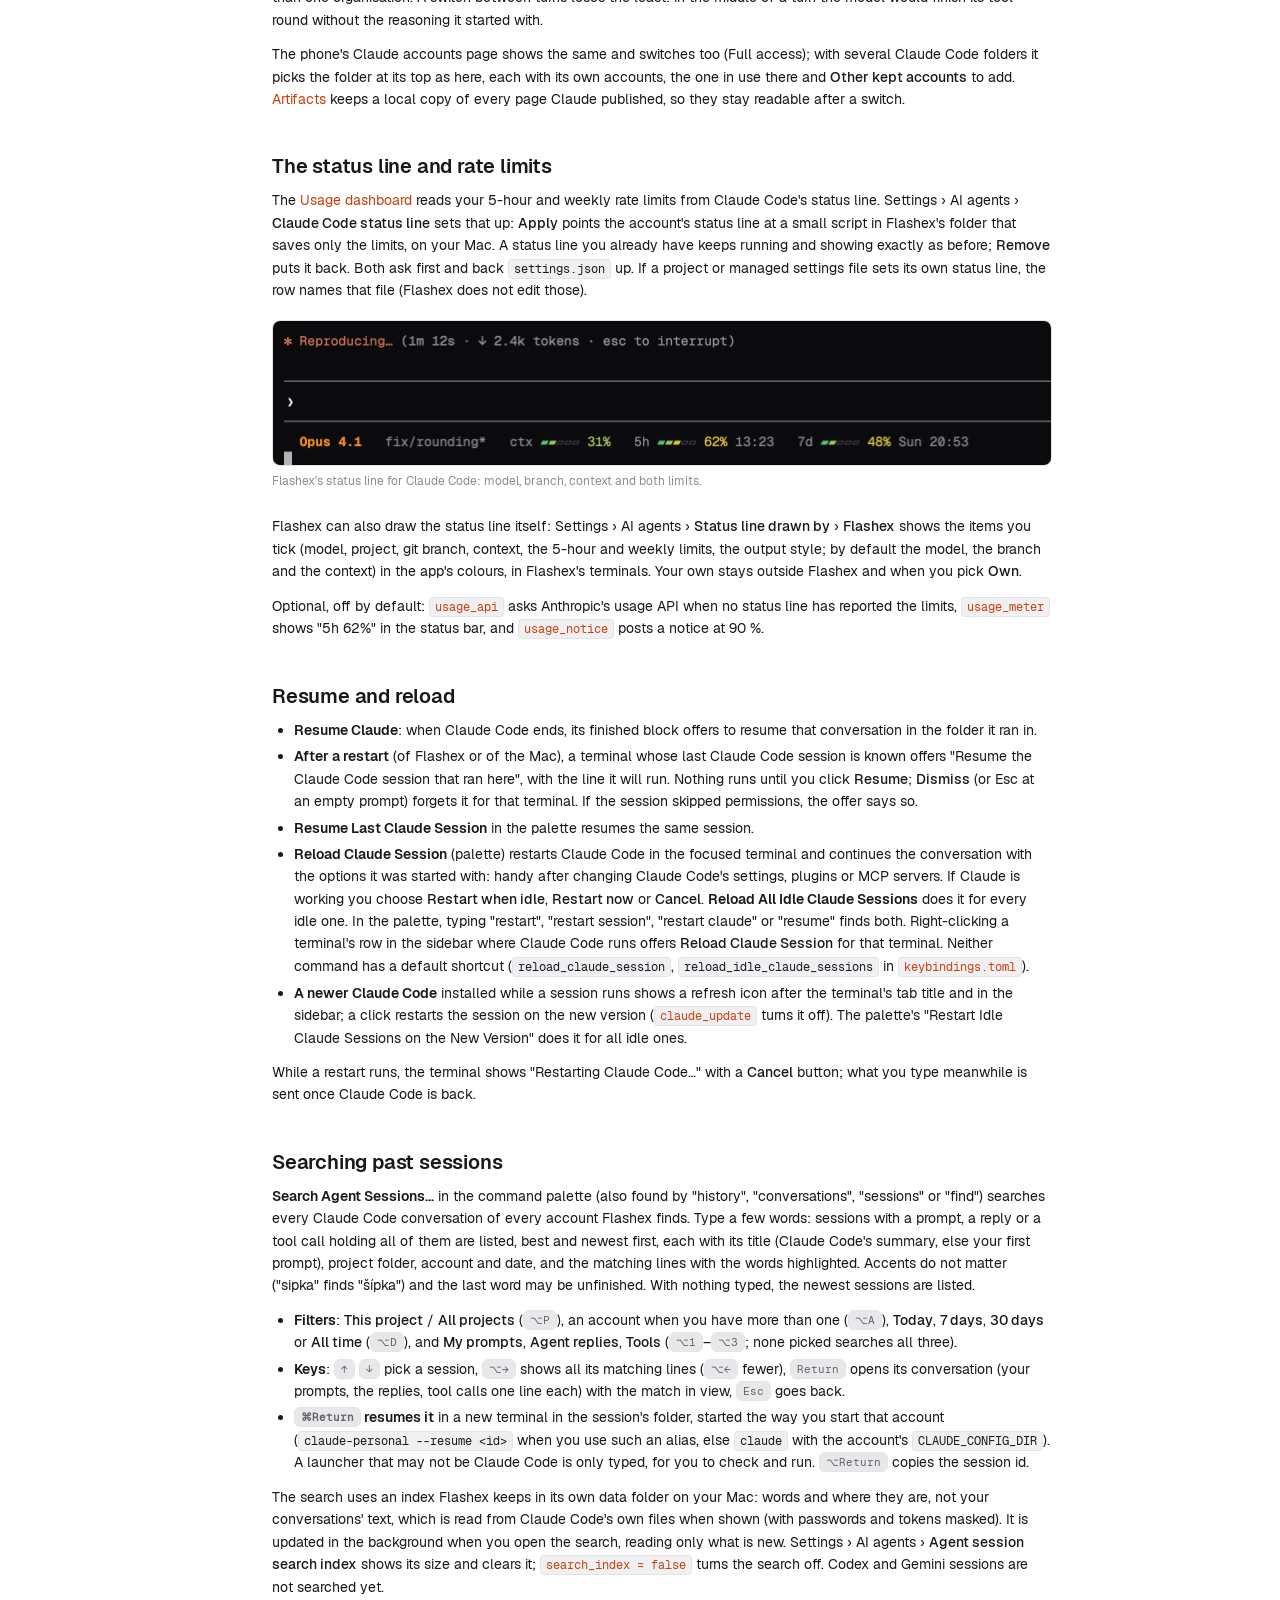
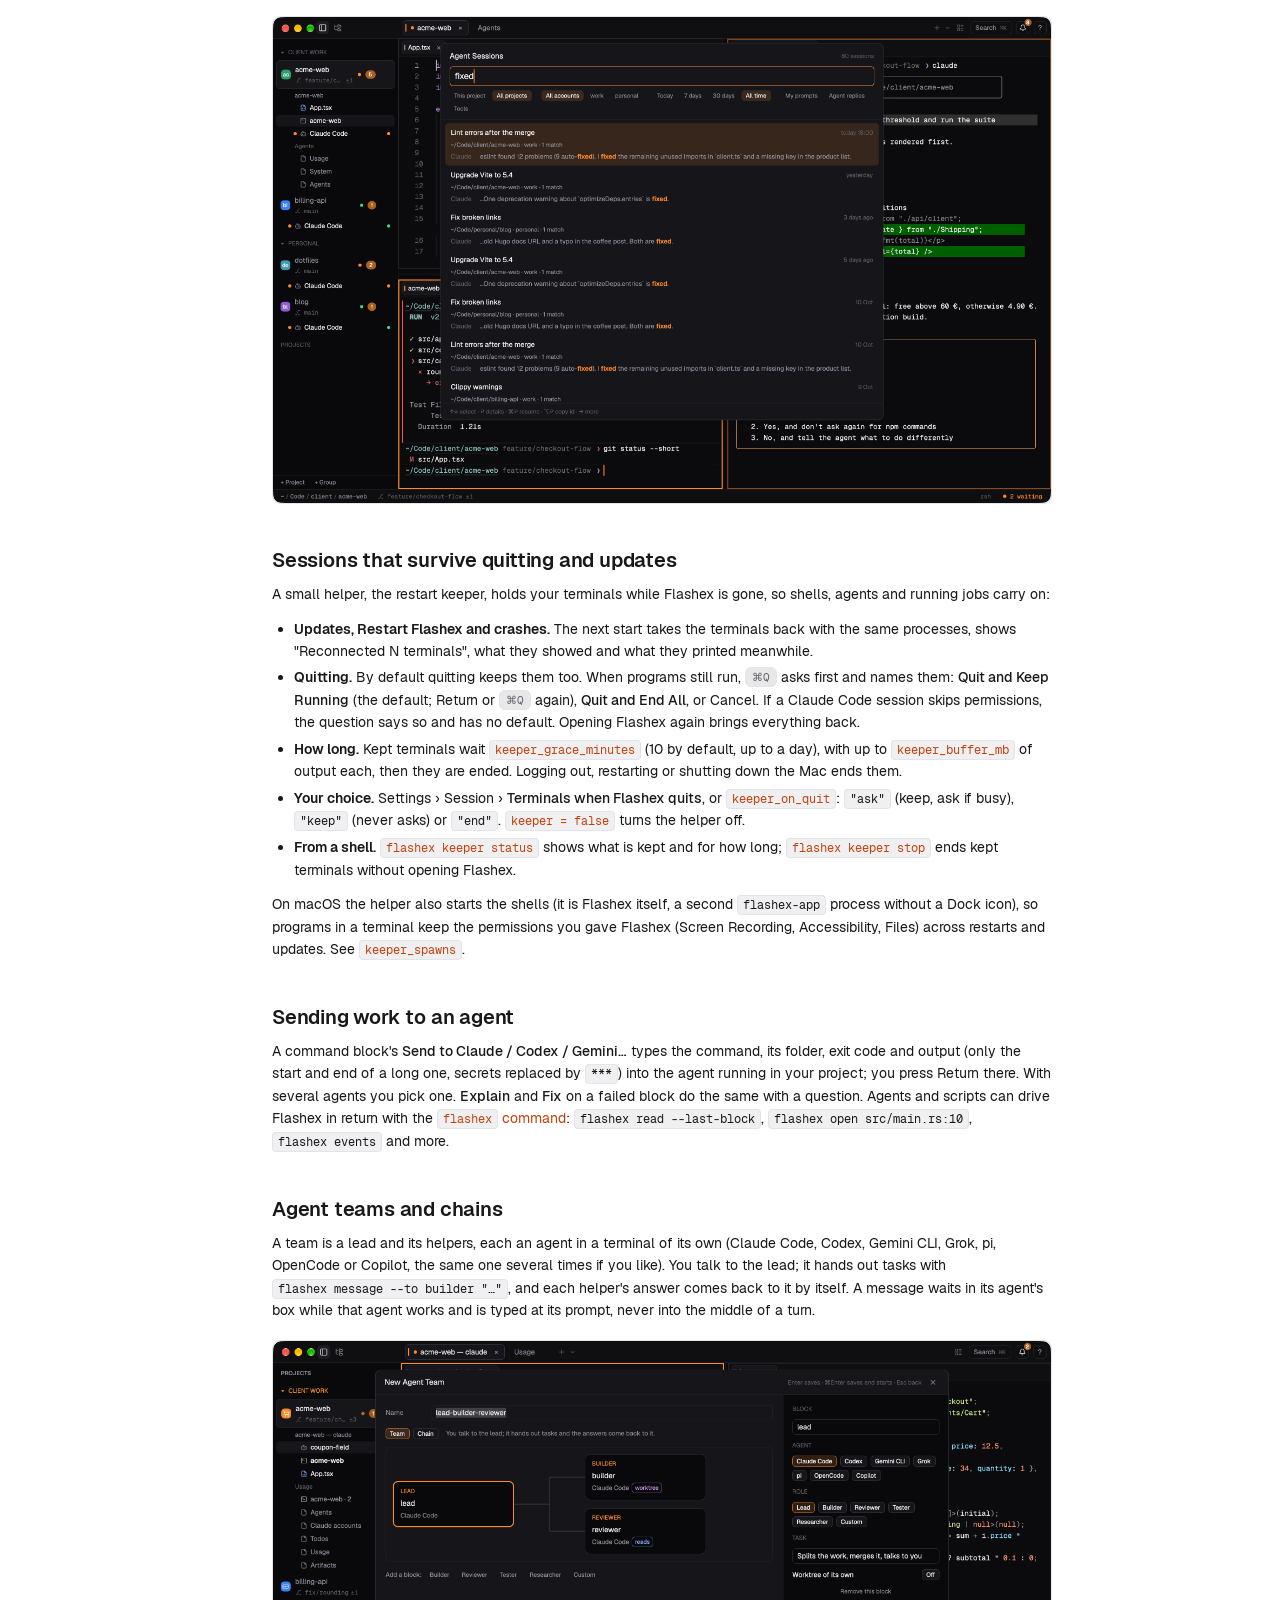
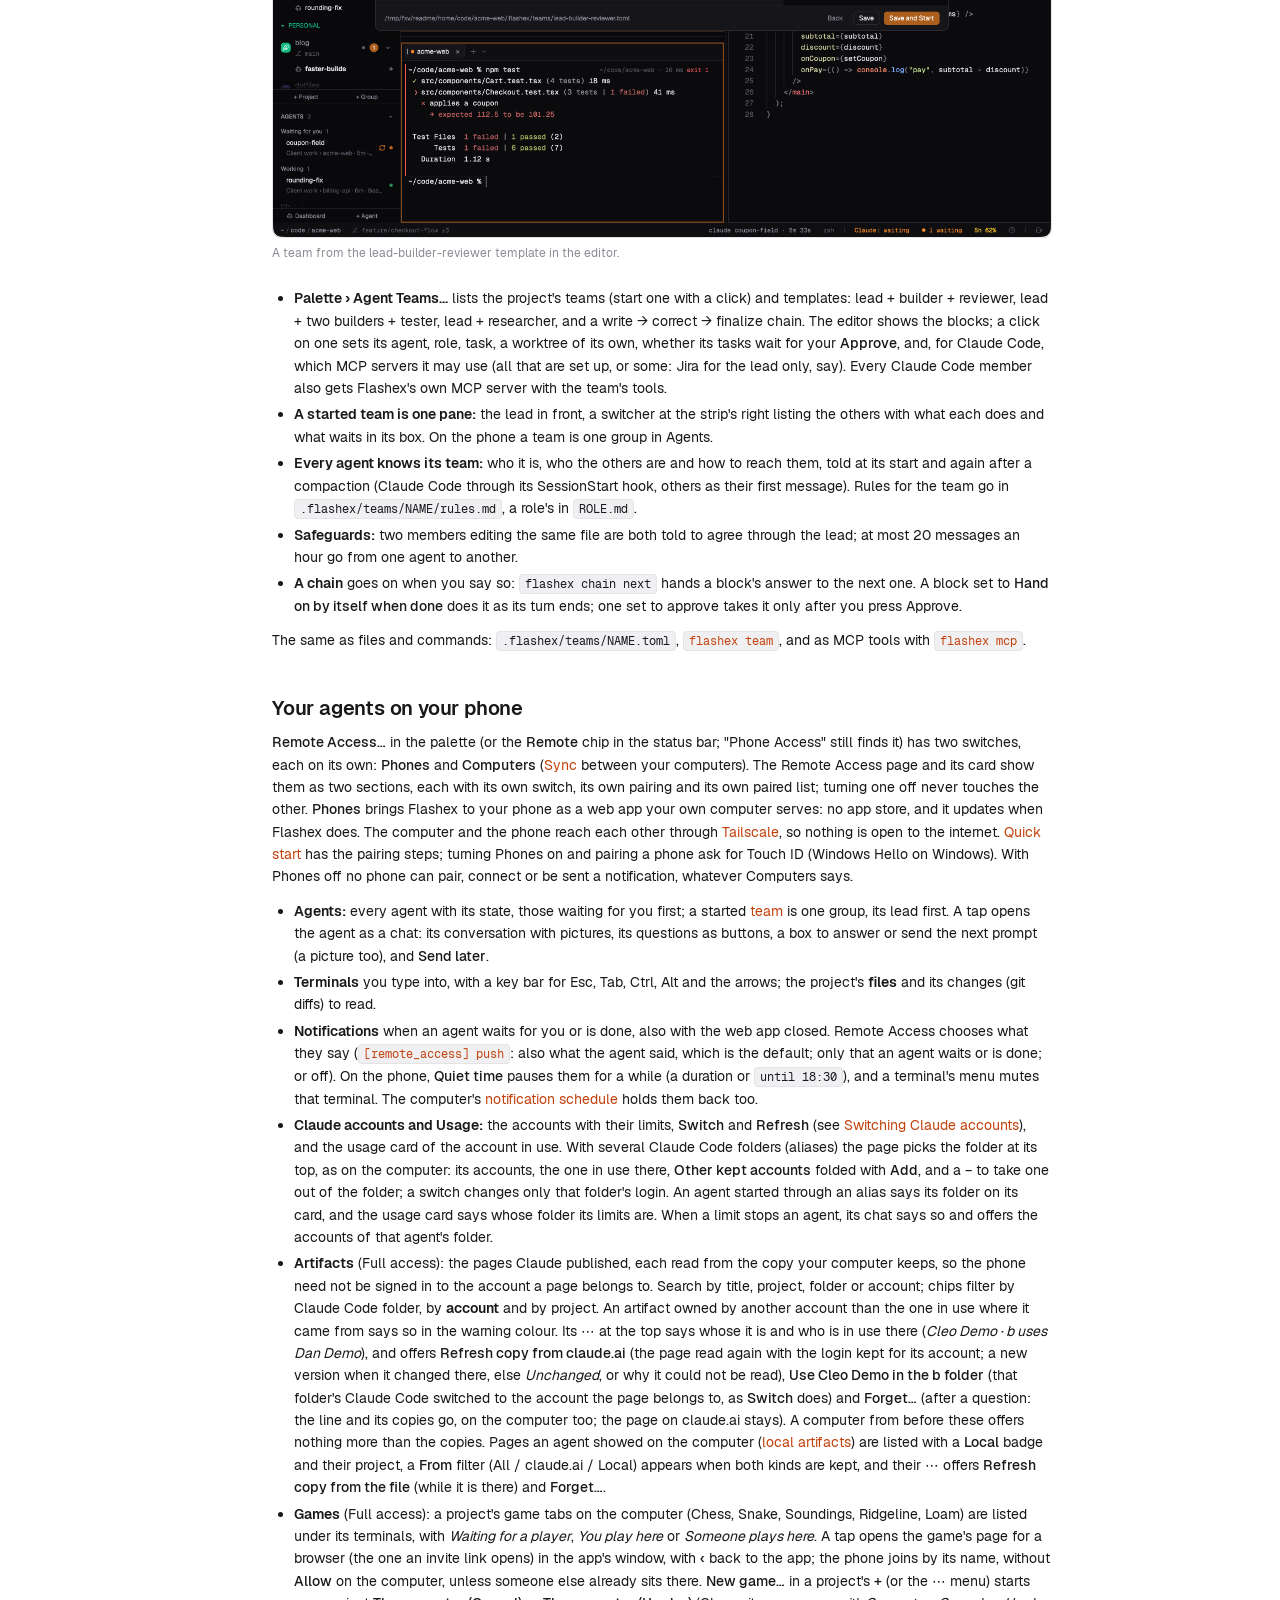
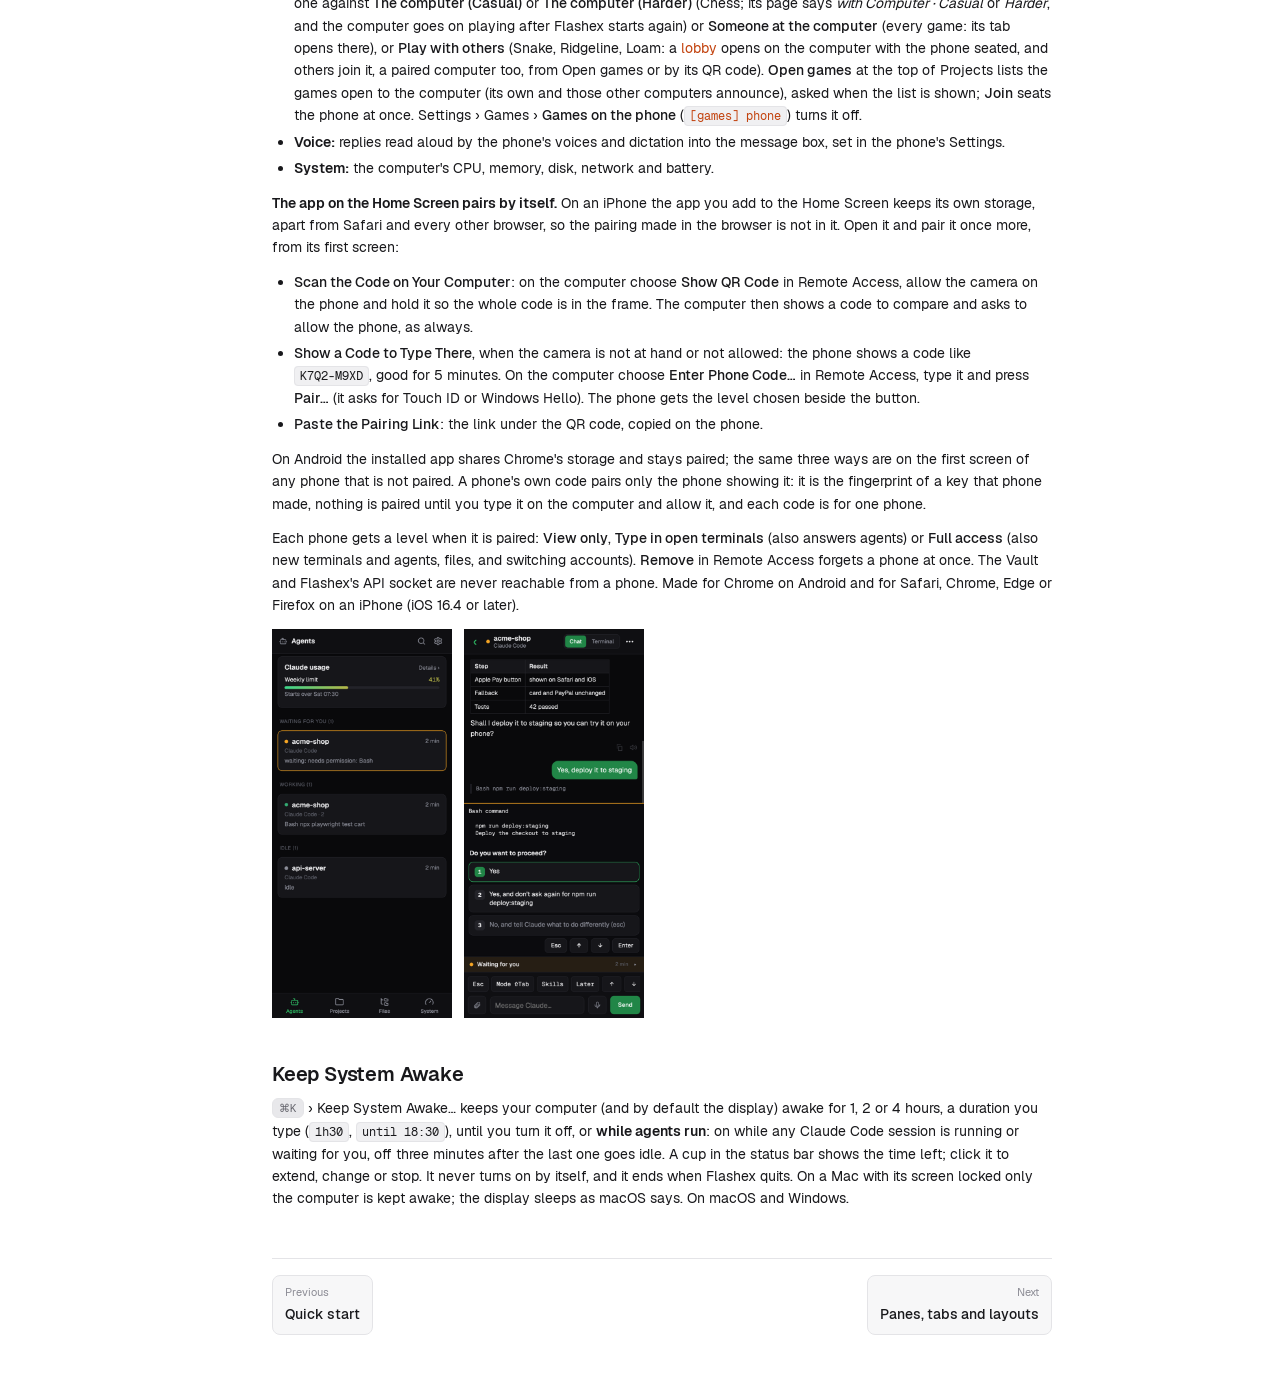
==== commit eef8de45: "Flashex 0.7.4" ====
--- a/docs/agents.html
+++ b/docs/agents.html
@@ -223,7 +223,7 @@
 <li><strong>Notifications</strong> when an agent waits for you or is done, also with the web app closed. Remote Access chooses what they say (<a href="configuration.html#cfg-remote_access-push"><code>[remote_access] push</code></a>: also what the agent said, which is the default; only that an agent waits or is done; or off). On the phone, <span class="ui">Quiet time</span> pauses them for a while (a duration or <code>until 18:30</code>), and a terminal's menu mutes that terminal. The computer's <a href="#notify-schedule">notification schedule</a> holds them back too.</li>
 <li><strong>Claude accounts and Usage:</strong> the accounts with their limits, <span class="ui">Switch</span> and <span class="ui">Refresh</span> (see <a href="#switcher">Switching Claude accounts</a>), and the usage card of the account in use. With several Claude Code folders (aliases) the page picks the folder at its top, as on the computer: its accounts, the one in use there, <span class="ui">Other kept accounts</span> folded with <span class="ui">Add</span>, and a <span class="ui">−</span> to take one out of the folder; a switch changes only that folder's login. An agent started through an alias says its folder on its card, and the usage card says whose folder its limits are. When a limit stops an agent, its chat says so and offers the accounts of that agent's folder.</li>
 <li><strong>Artifacts</strong> (Full access): the pages Claude published, each read from the copy your computer keeps, so the phone need not be signed in to the account a page belongs to. Search by title, project, folder or account; chips filter by Claude Code folder, by <strong>account</strong> and by project. An artifact owned by another account than the one in use where it came from says so in the warning colour. Its <span class="ui">⋯</span> at the top says whose it is and who is in use there (<em>Cleo Demo · b uses Dan Demo</em>), and offers <span class="ui">Refresh copy from claude.ai</span> (the page read again with the login kept for its account; a new version when it changed there, else <em>Unchanged</em>, or why it could not be read), <span class="ui">Use Cleo Demo in the b folder</span> (that folder's Claude Code switched to the account the page belongs to, as <span class="ui">Switch</span> does) and <span class="ui">Forget…</span> (after a question: the line and its copies go, on the computer too; the page on claude.ai stays). A computer from before these offers nothing more than the copies. Pages an agent showed on the computer (<a href="dashboards.html#local-artifacts">local artifacts</a>) are listed with a <span class="ui">Local</span> badge and their project, a <span class="ui">From</span> filter (All / claude.ai / Local) appears when both kinds are kept, and their <span class="ui">⋯</span> offers <span class="ui">Refresh copy from the file</span> (while it is there) and <span class="ui">Forget…</span>.</li>
-<li><strong>Games</strong> (Full access): a project's game tabs on the computer (Chess, Snake, Soundings, Ridgeline, Loam) are listed under its terminals, with <em>Waiting for a player</em>, <em>You play here</em> or <em>Someone plays here</em>. A tap opens the game's page for a browser (the one an invite link opens) in the app's window, with <span class="ui">‹</span> back to the app; the phone joins by its name, without <span class="ui">Allow</span> on the computer, unless someone else already sits there. <span class="ui">New game…</span> in a project's <span class="ui">+</span> (or the <span class="ui">⋯</span> menu) starts one against <span class="ui">The computer (Casual)</span> or <span class="ui">The computer (Harder)</span> (Chess; its page says <em>with Computer · Casual</em> or <em>Harder</em>, and the computer goes on playing after Flashex starts again) or <span class="ui">Someone at the computer</span> (every game: its tab opens there). Settings › Games › <span class="ui">Games on the phone</span> (<a href="configuration.html#cfg-games-phone"><code>[games] phone</code></a>) turns it off.</li>
+<li><strong>Games</strong> (Full access): a project's game tabs on the computer (Chess, Snake, Soundings, Ridgeline, Loam) are listed under its terminals, with <em>Waiting for a player</em>, <em>You play here</em> or <em>Someone plays here</em>. A tap opens the game's page for a browser (the one an invite link opens) in the app's window, with <span class="ui">‹</span> back to the app; the phone joins by its name, without <span class="ui">Allow</span> on the computer, unless someone else already sits there. <span class="ui">New game…</span> in a project's <span class="ui">+</span> (or the <span class="ui">⋯</span> menu) starts one against <span class="ui">The computer (Casual)</span> or <span class="ui">The computer (Harder)</span> (Chess; its page says <em>with Computer · Casual</em> or <em>Harder</em>, and the computer goes on playing after Flashex starts again) or <span class="ui">Someone at the computer</span> (every game: its tab opens there), or <span class="ui">Play with others</span> (Snake, Ridgeline, Loam: a <a href="dashboards.html#lobby">lobby</a> opens on the computer with the phone seated, and others join it, a paired computer too, from Open games or by its QR code). <span class="ui">Open games</span> at the top of Projects lists the games open to the computer (its own and those other computers announce), asked when the list is shown; <span class="ui">Join</span> seats the phone at once. Settings › Games › <span class="ui">Games on the phone</span> (<a href="configuration.html#cfg-games-phone"><code>[games] phone</code></a>) turns it off.</li>
 <li><strong>Voice:</strong> replies read aloud by the phone's voices and dictation into the message box, set in the phone's Settings.</li>
 <li><strong>System:</strong> the computer's CPU, memory, disk, network and battery.</li>
 </ul>
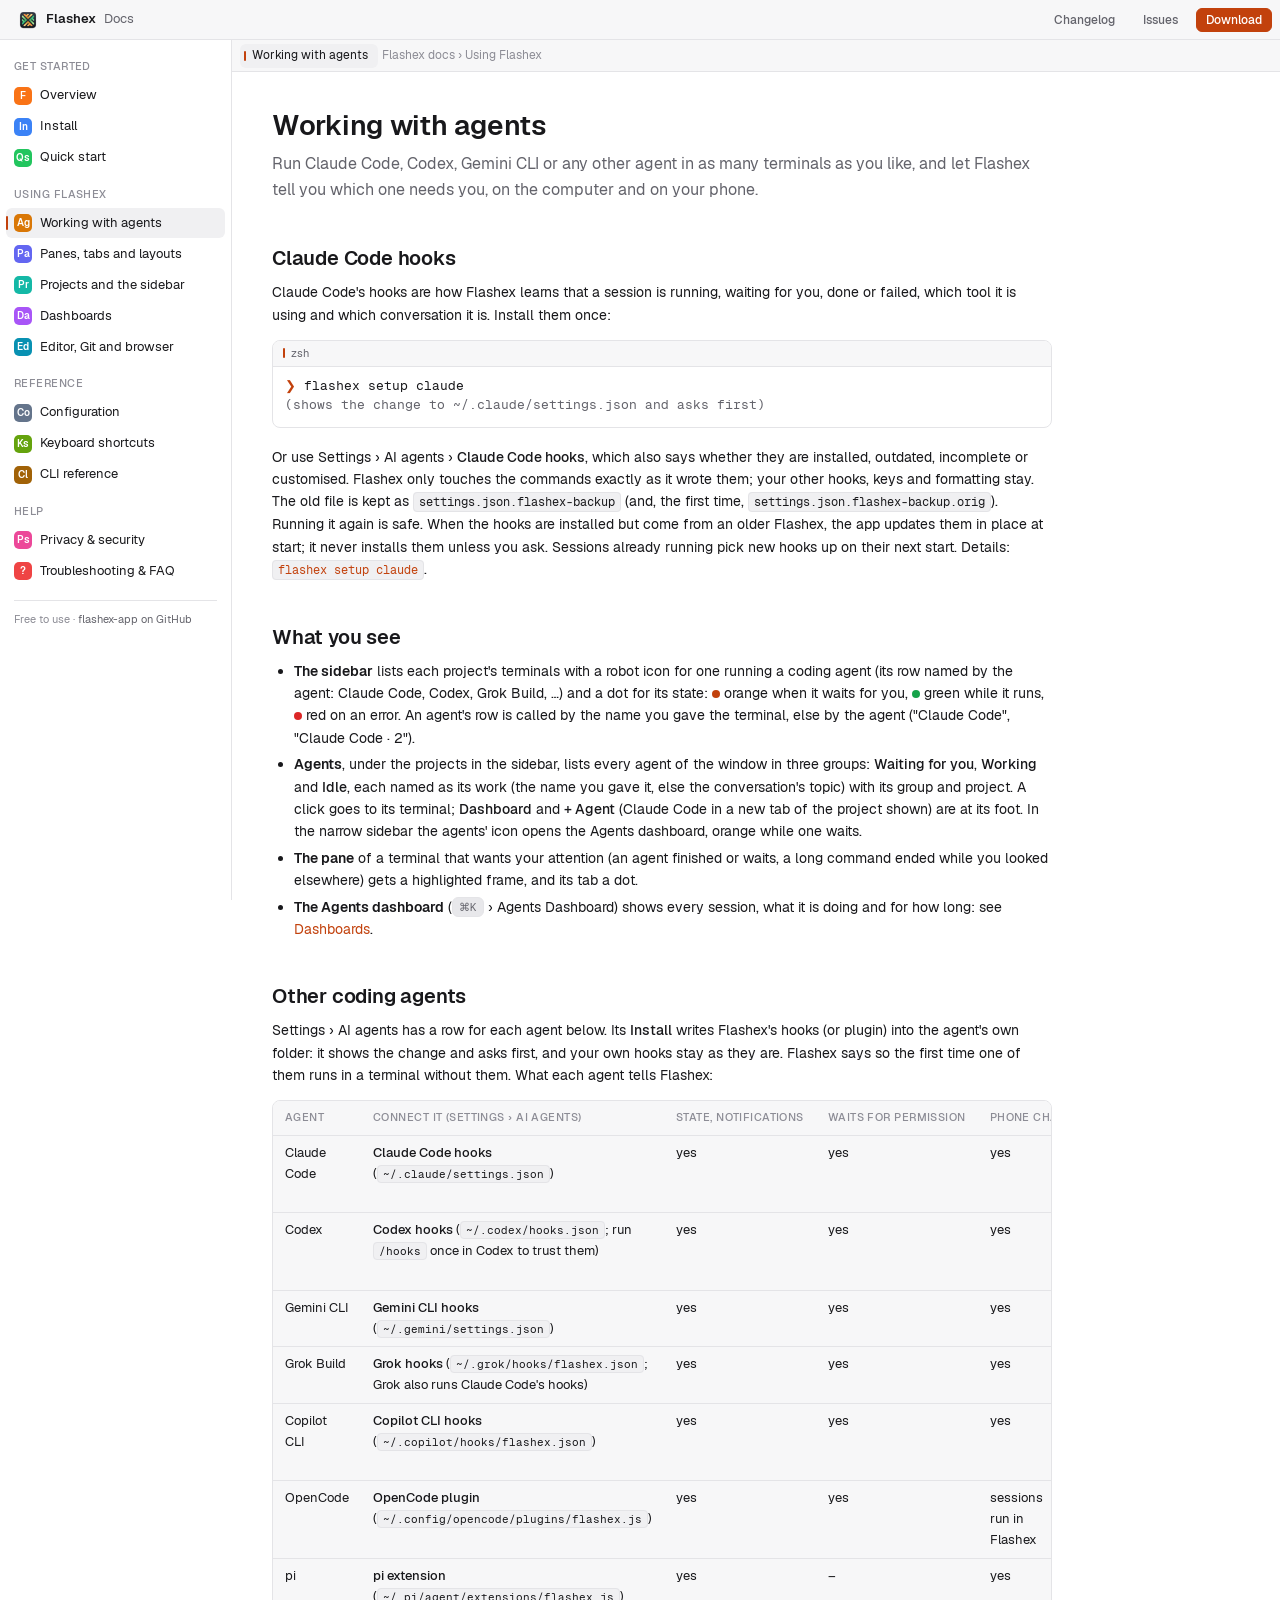
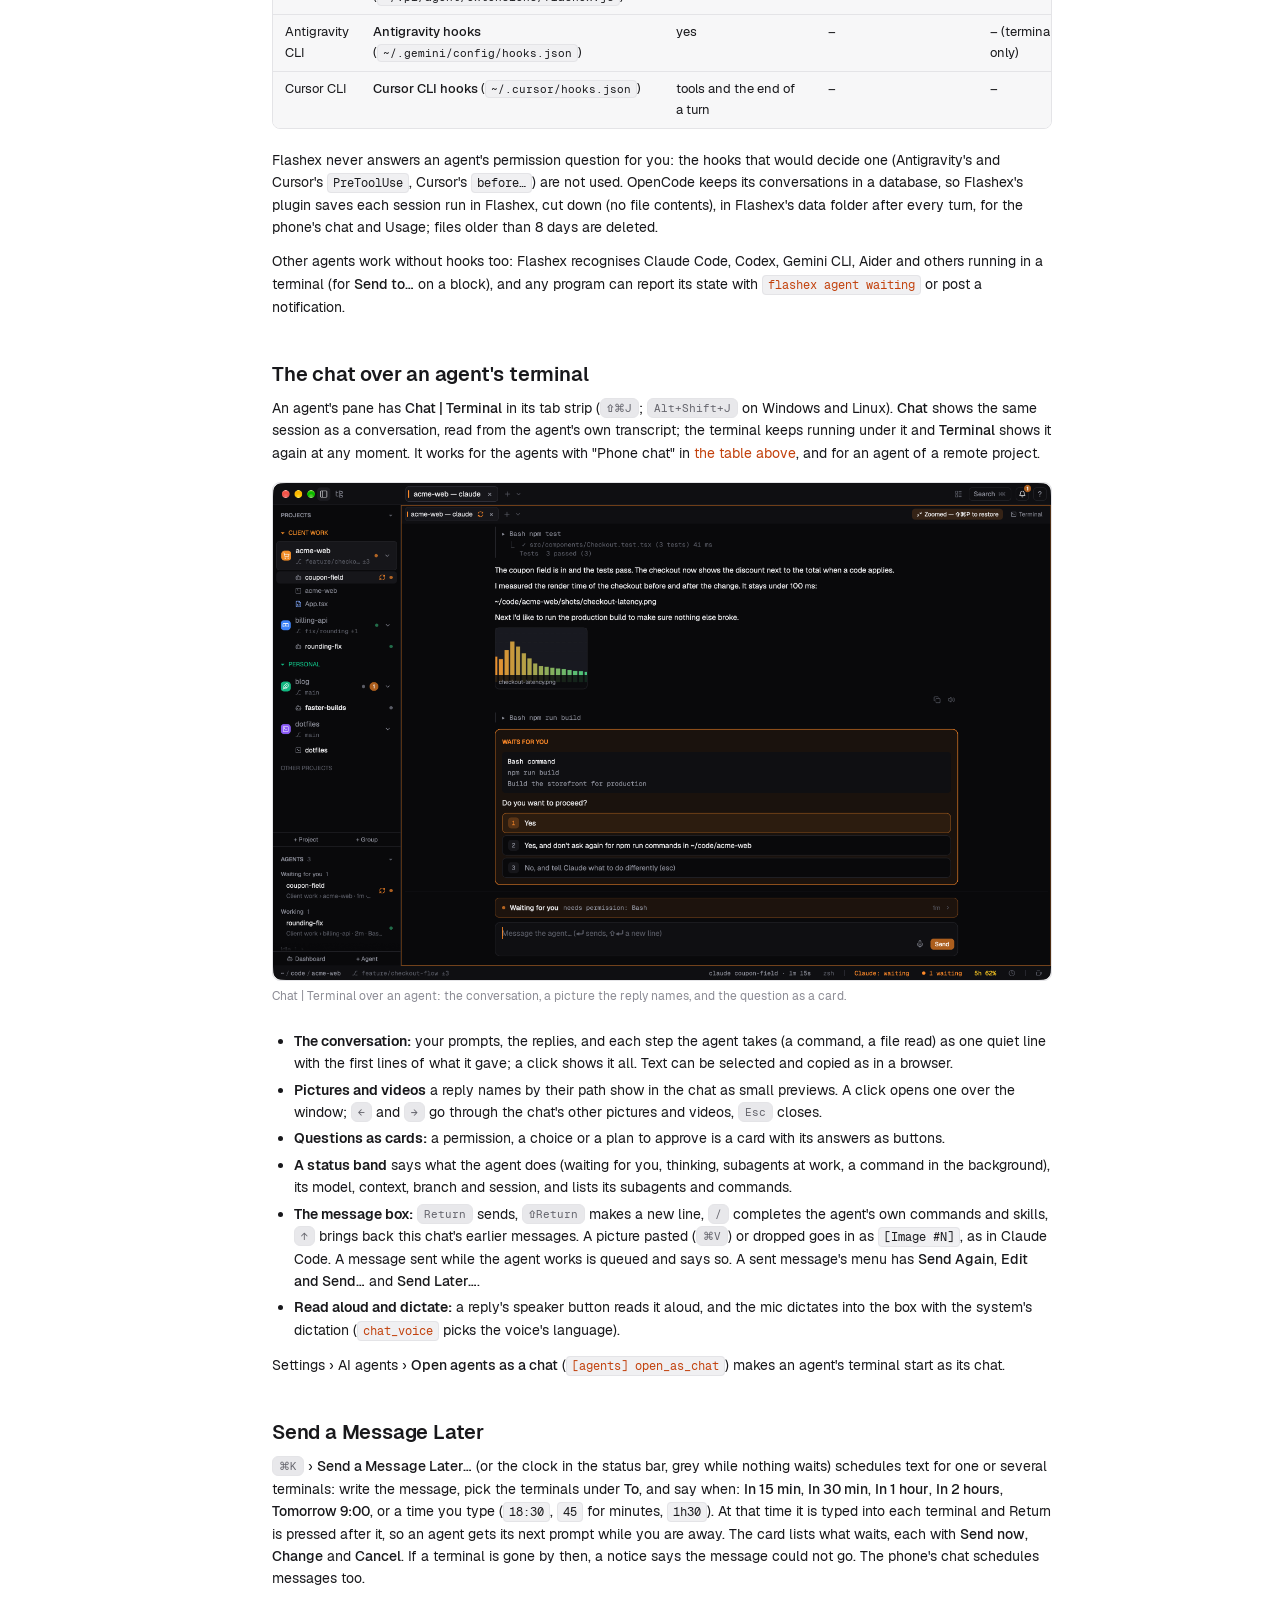
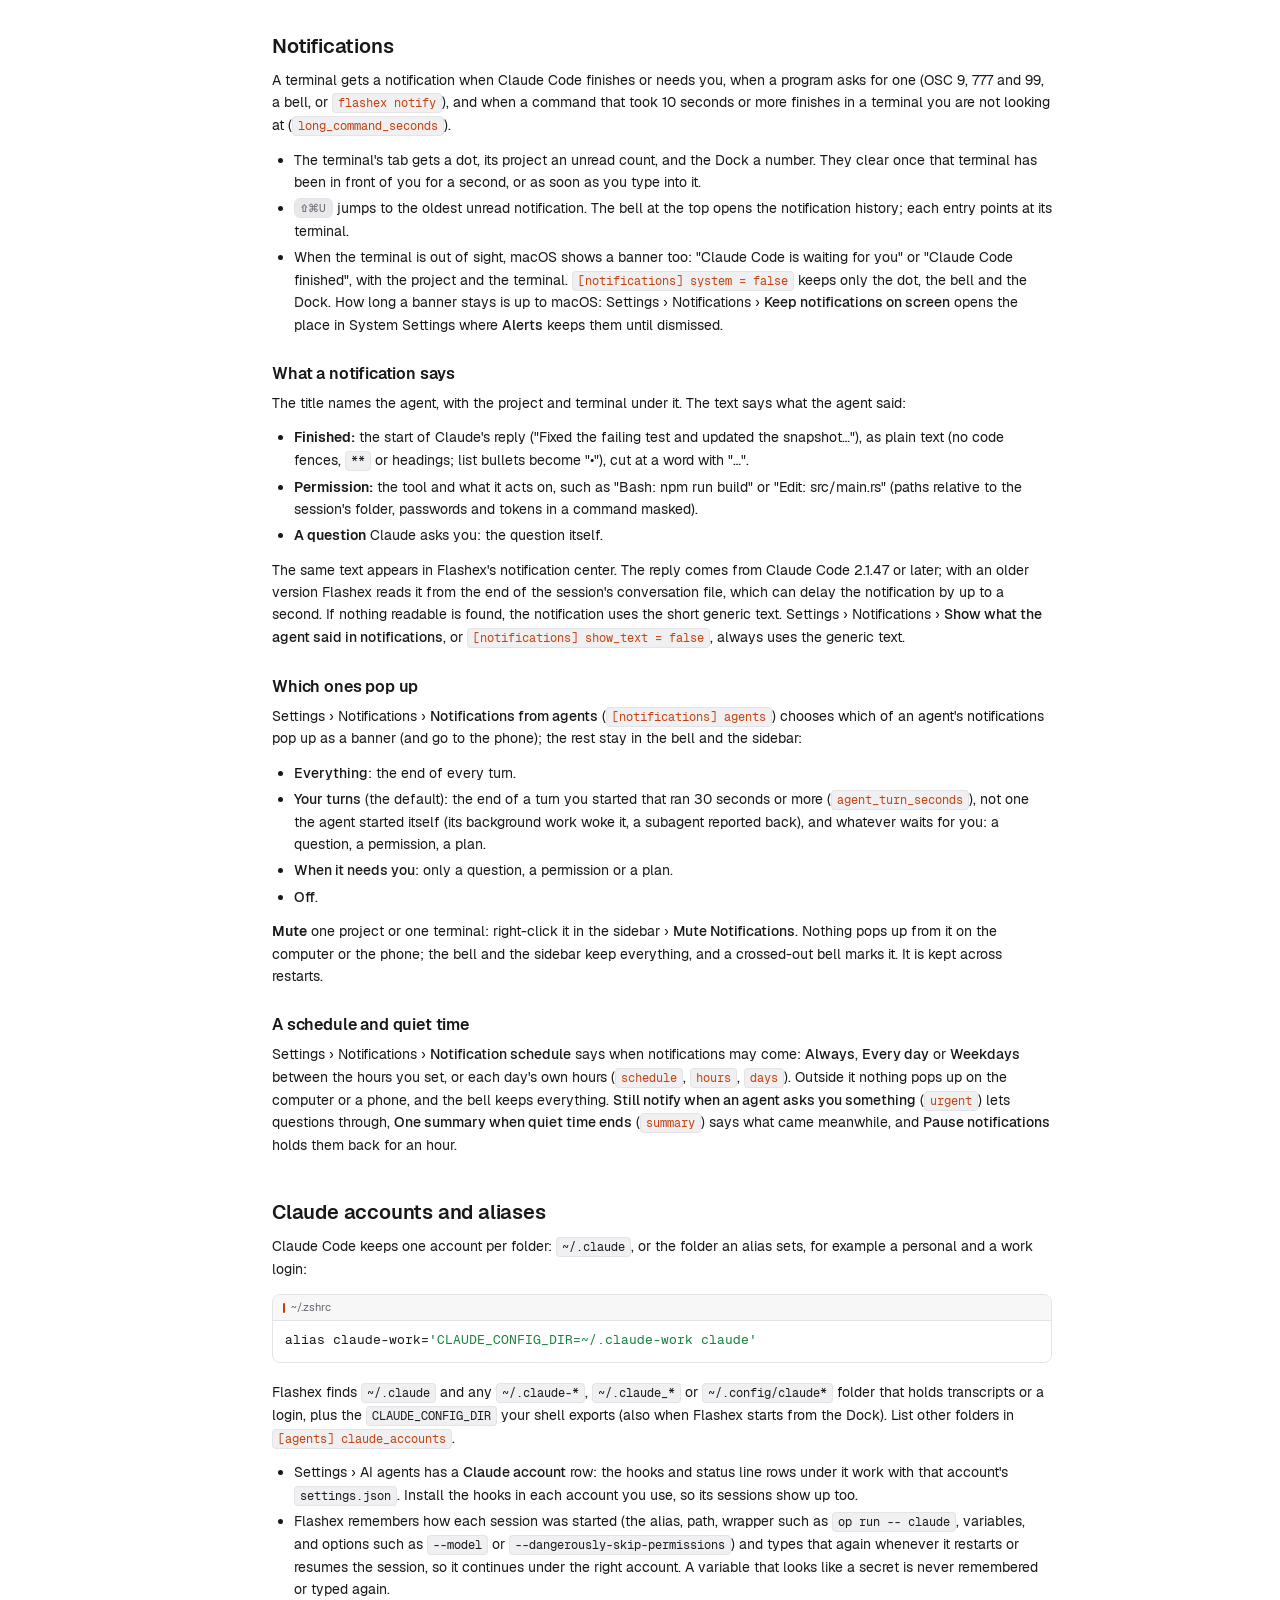
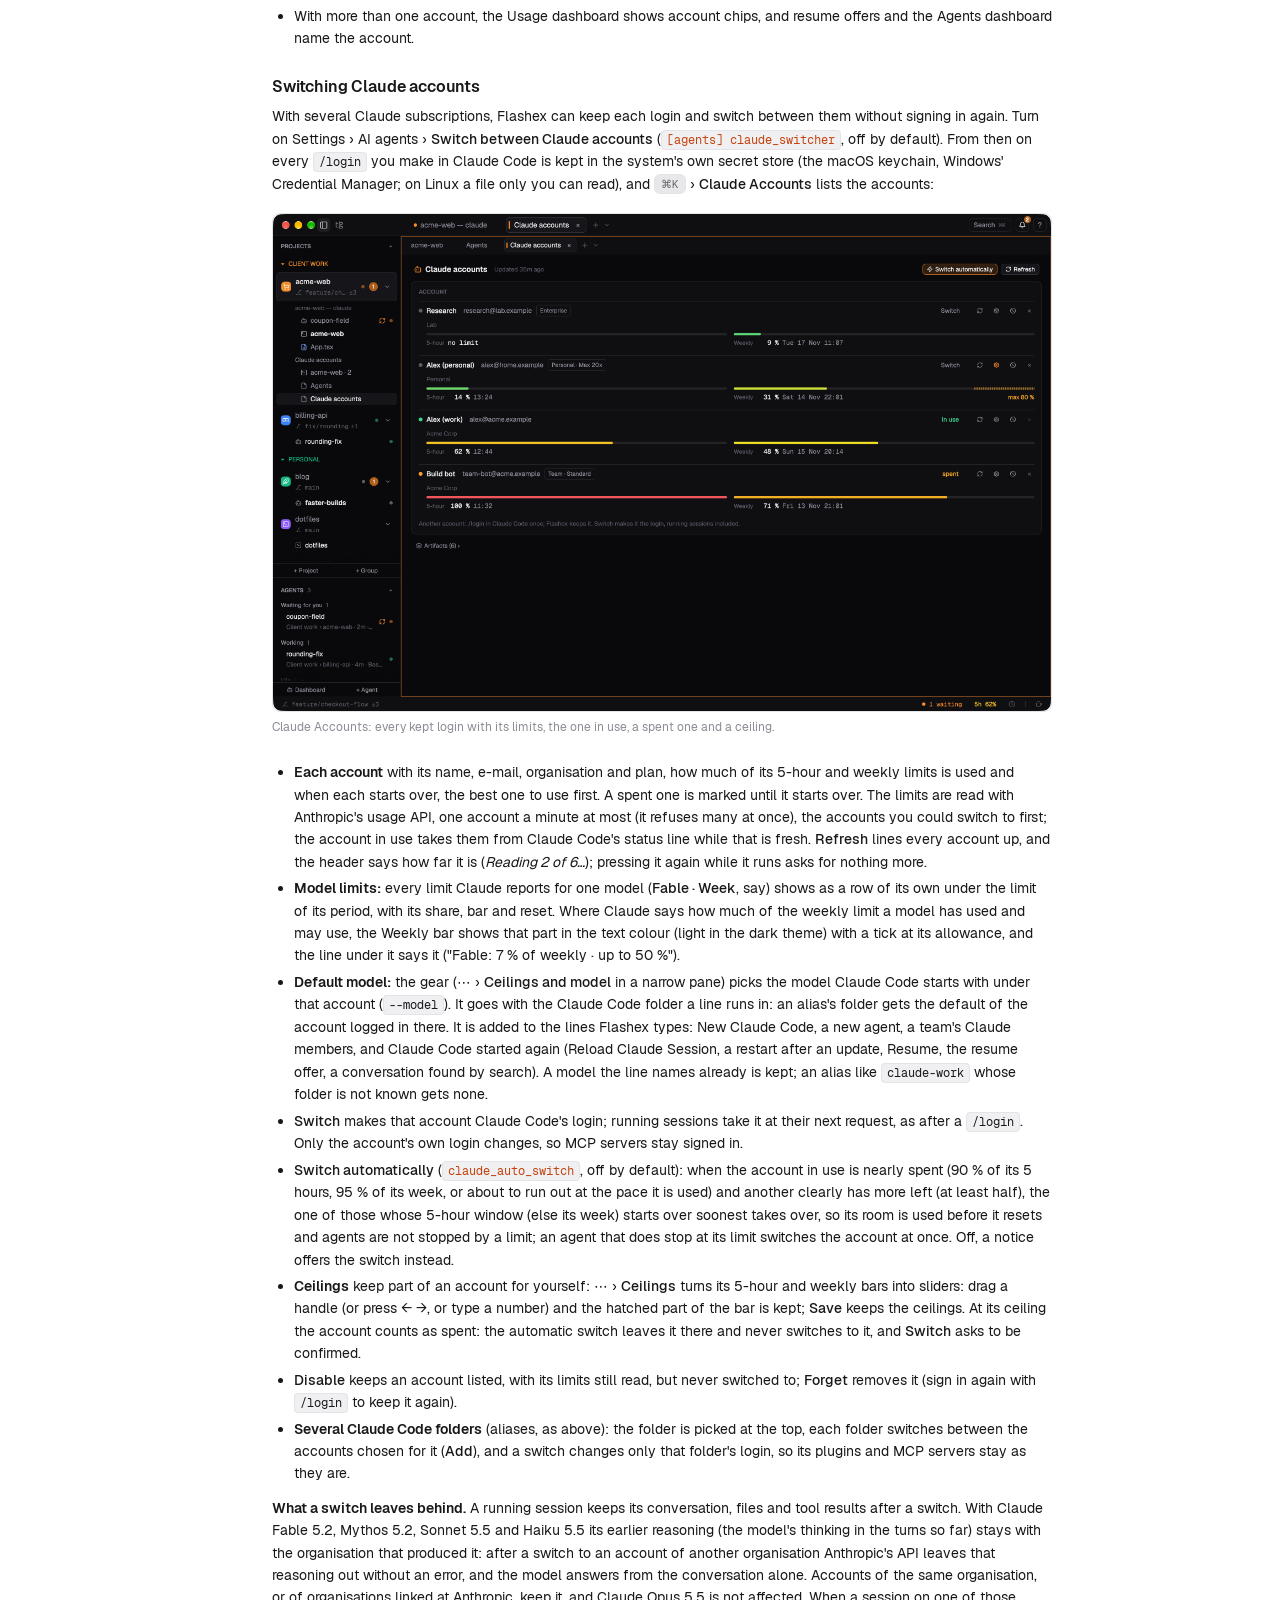
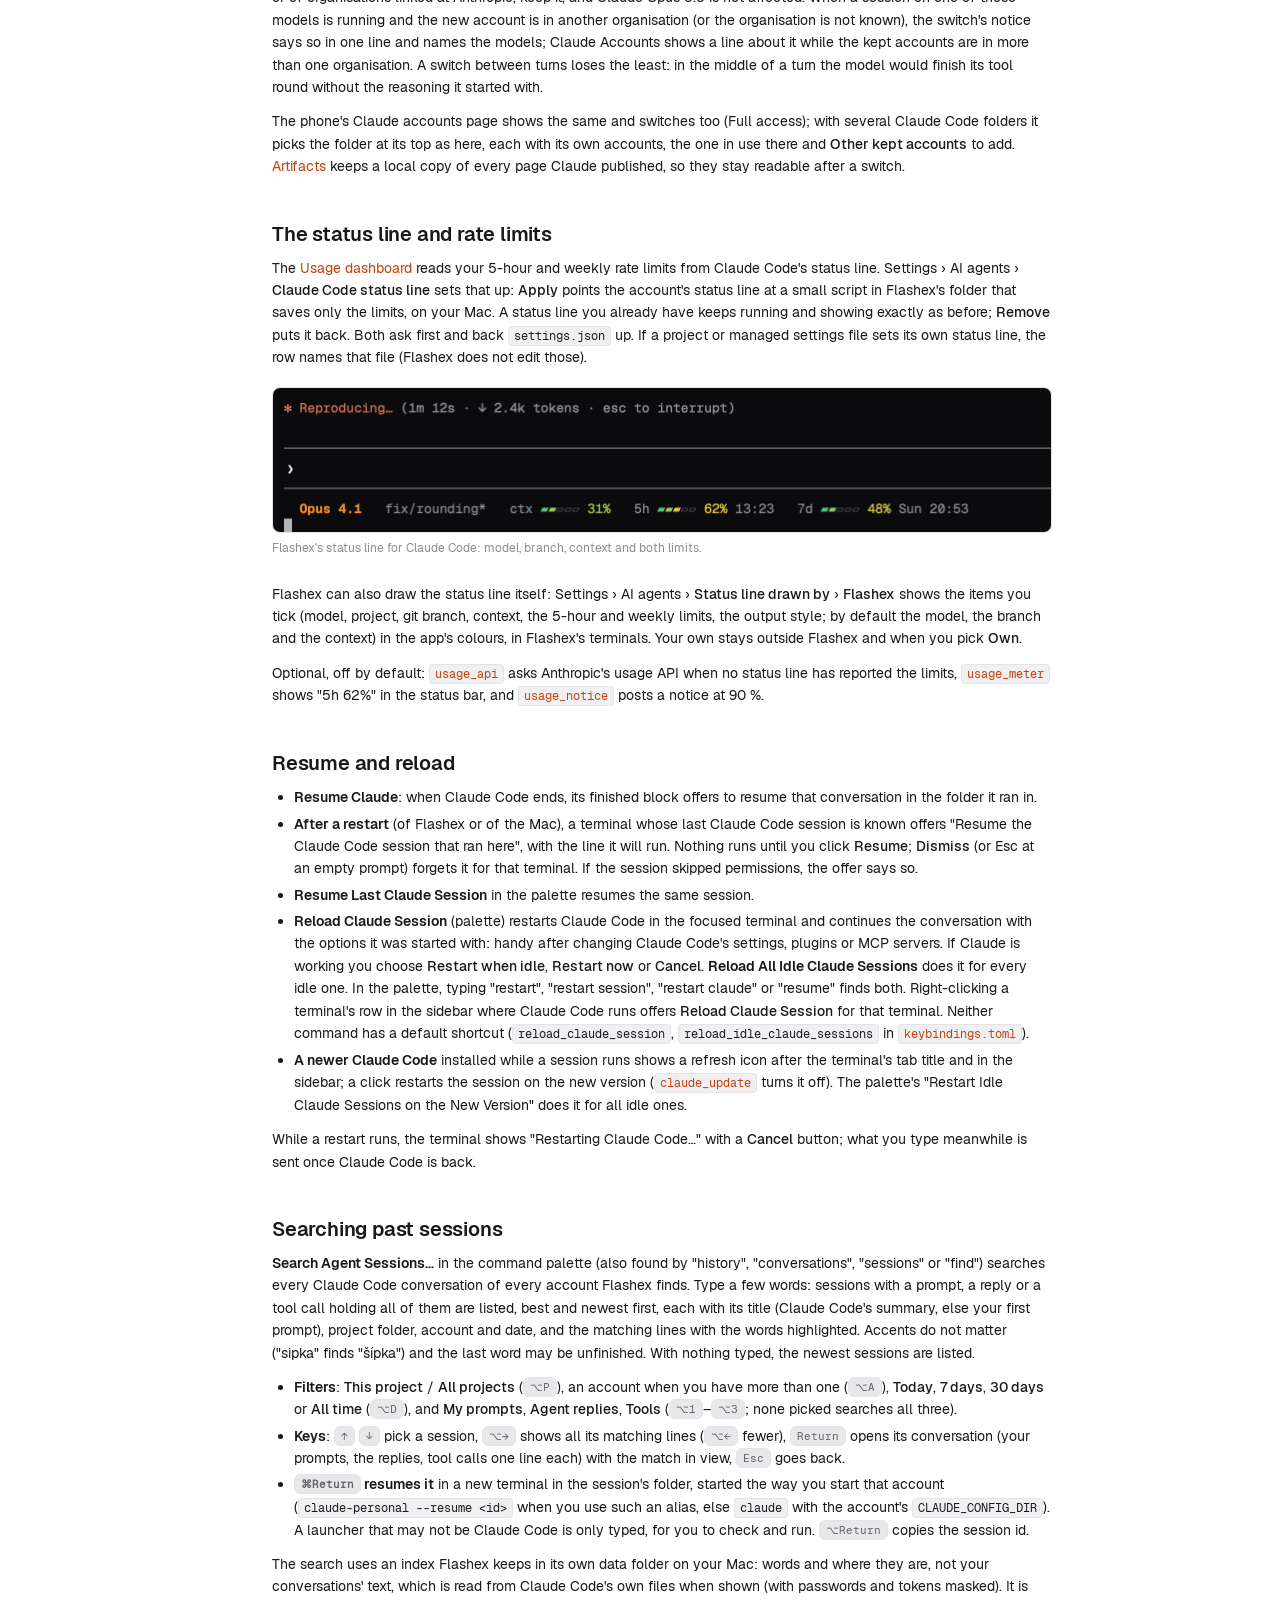
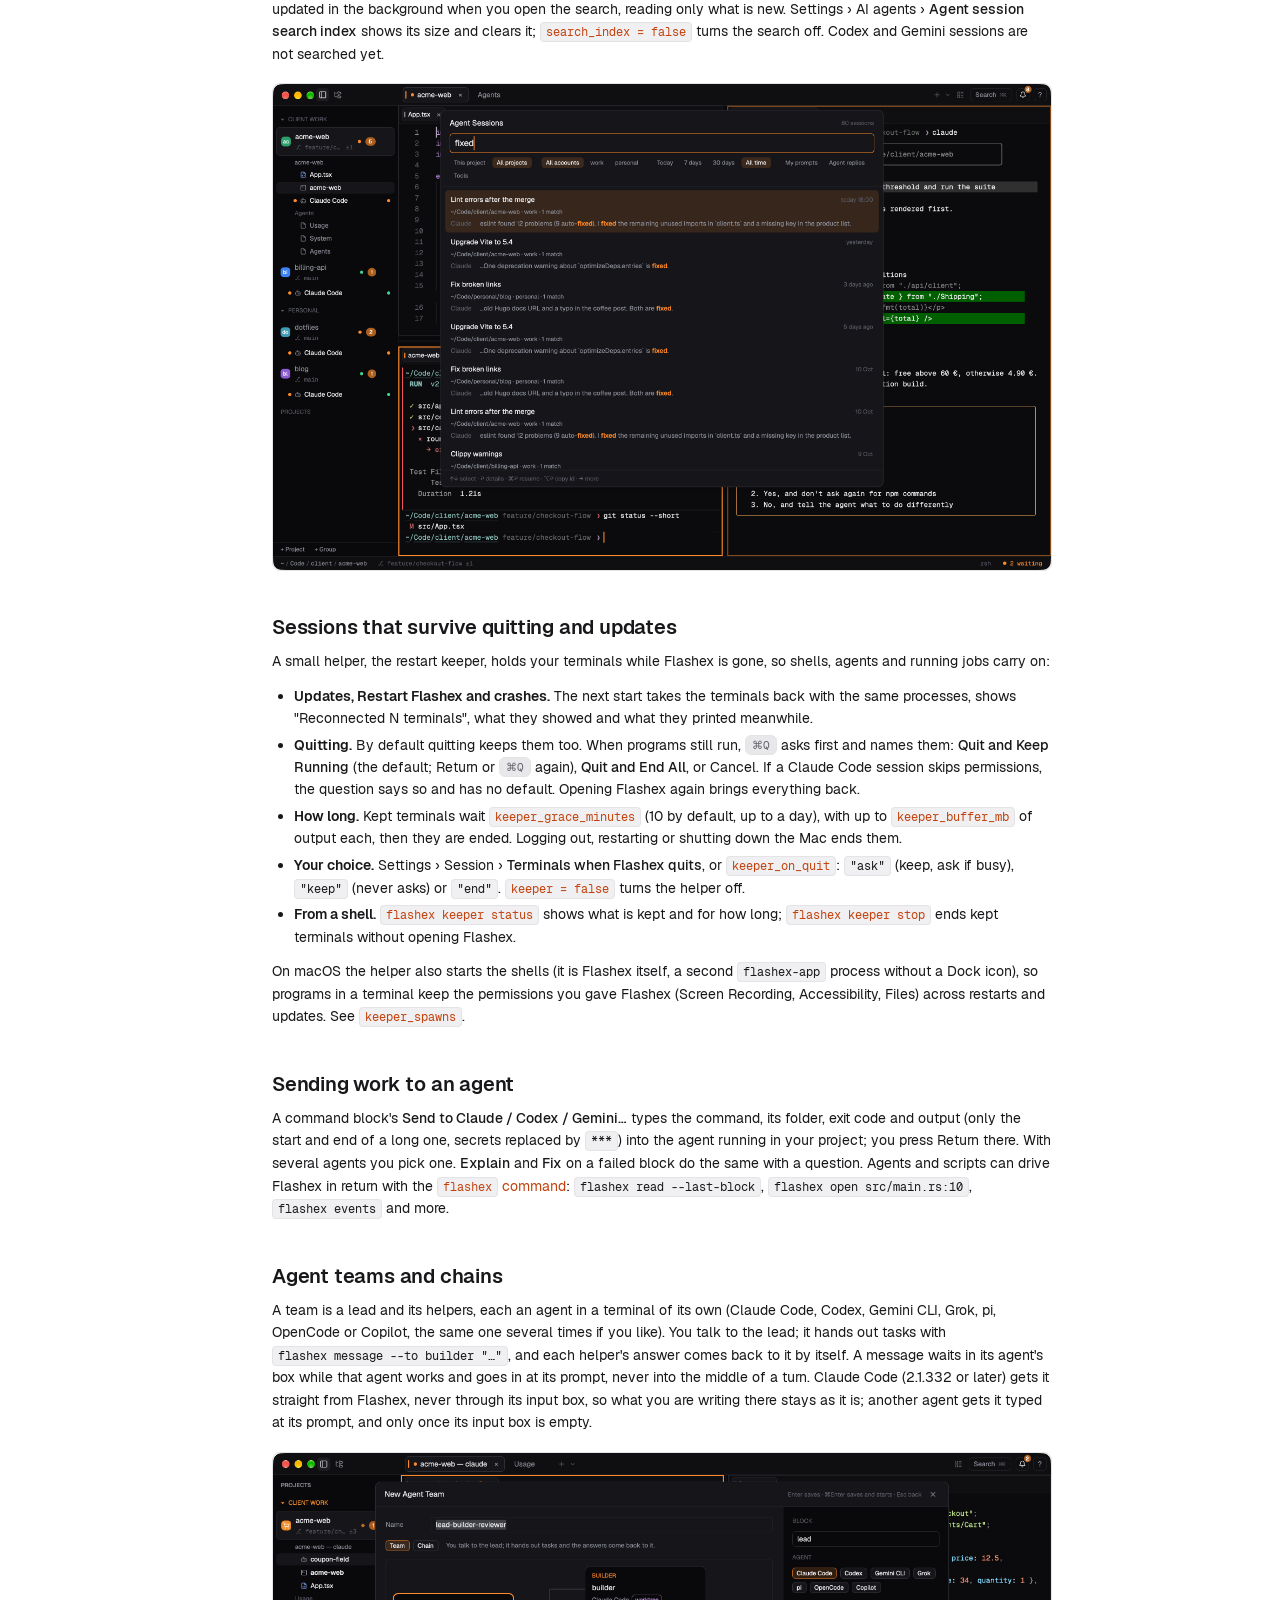
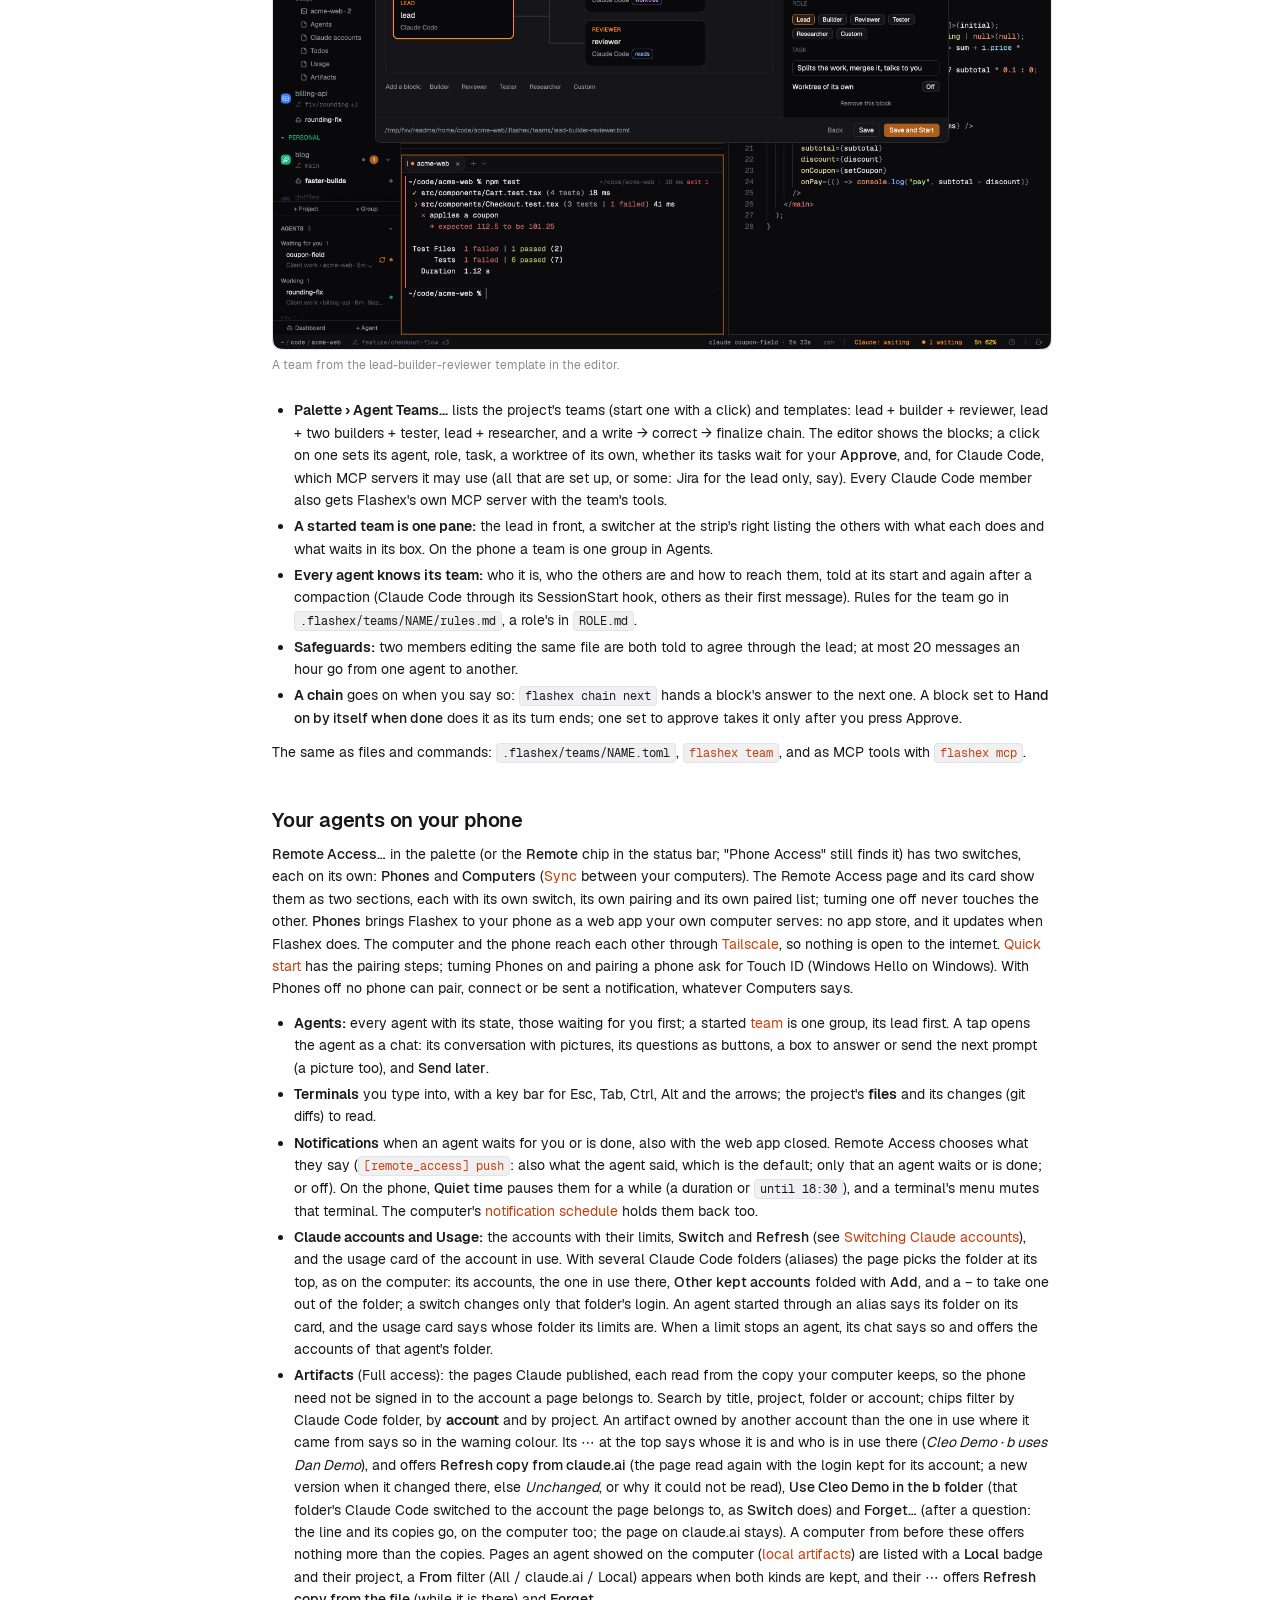
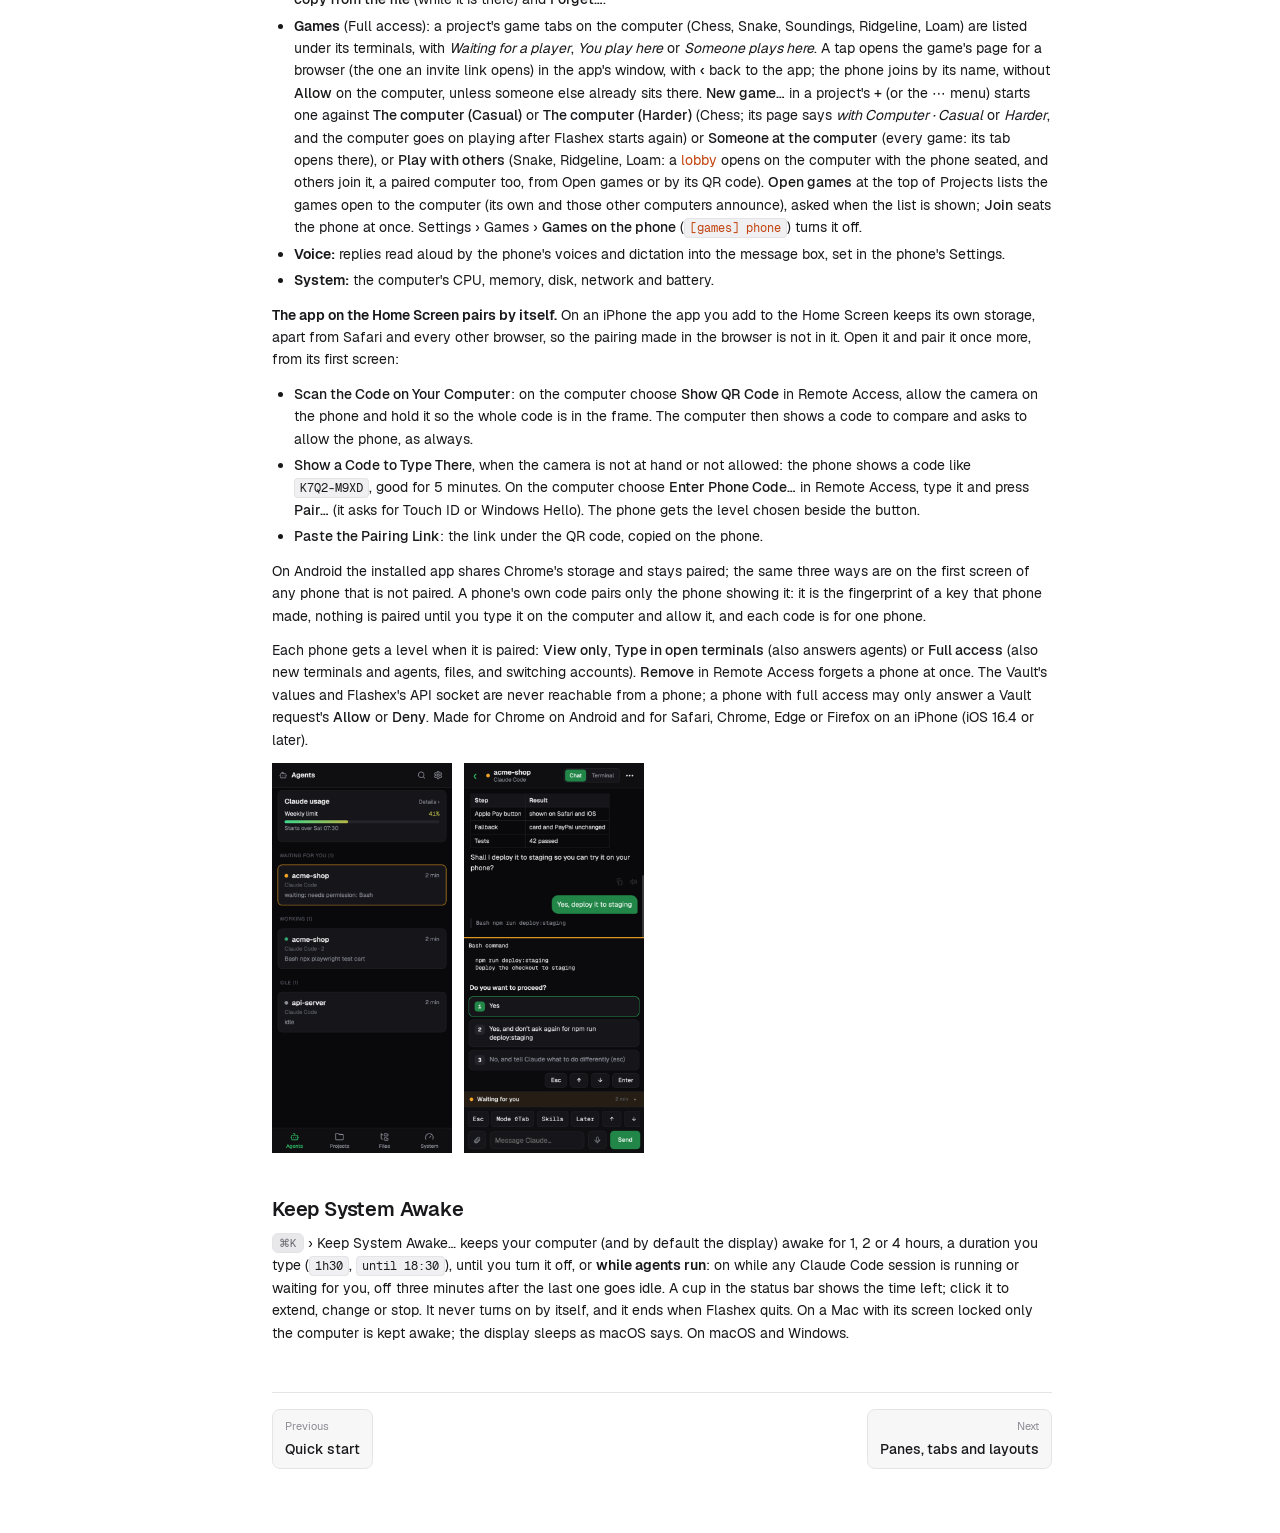
==== commit 813ebeee: "Flashex 0.7.6" ====
--- a/docs/agents.html
+++ b/docs/agents.html
@@ -142,11 +142,11 @@
 <figcaption>Claude Accounts: every kept login with its limits, the one in use, a spent one and a ceiling.</figcaption>
 </figure>
 <ul>
-<li><strong>Each account</strong> with its name, e-mail, organisation and plan, how much of its 5-hour and weekly limits is used and when each starts over, the best one to use first. A spent one is marked until it starts over. The limits are read with Anthropic's usage API, a couple of accounts a minute; <span class="ui">Refresh</span> reads them now.</li>
+<li><strong>Each account</strong> with its name, e-mail, organisation and plan, how much of its 5-hour and weekly limits is used and when each starts over, the best one to use first. A spent one is marked until it starts over. The limits are read with Anthropic's usage API, one account a minute at most (it refuses many at once), the accounts you could switch to first; the account in use takes them from Claude Code's status line while that is fresh. <span class="ui">Refresh</span> lines every account up, and the header says how far it is (<em>Reading 2 of 6…</em>); pressing it again while it runs asks for nothing more.</li>
 <li><strong>Model limits:</strong> every limit Claude reports for one model (<span class="ui">Fable · Week</span>, say) shows as a row of its own under the limit of its period, with its share, bar and reset. Where Claude says how much of the weekly limit a model has used and may use, the Weekly bar shows that part in the text colour (light in the dark theme) with a tick at its allowance, and the line under it says it ("Fable: 7 % of weekly · up to 50 %").</li>
 <li><strong>Default model:</strong> the gear (<span class="ui">⋯</span> › <span class="ui">Ceilings and model</span> in a narrow pane) picks the model Claude Code starts with under that account (<code>--model</code>). It goes with the Claude Code folder a line runs in: an alias's folder gets the default of the account logged in there. It is added to the lines Flashex types: New Claude Code, a new agent, a team's Claude members, and Claude Code started again (Reload Claude Session, a restart after an update, Resume, the resume offer, a conversation found by search). A model the line names already is kept; an alias like <code>claude-work</code> whose folder is not known gets none.</li>
 <li><strong><span class="ui">Switch</span></strong> makes that account Claude Code's login; running sessions take it at their next request, as after a <code>/login</code>. Only the account's own login changes, so MCP servers stay signed in.</li>
-<li><strong><span class="ui">Switch automatically</span></strong> (<a href="configuration.html#cfg-agents-claude_auto_switch"><code>claude_auto_switch</code></a>, off by default): when the account in use is nearly spent (90 % of its 5 hours, 95 % of its week, or about to run out at the pace it is used) and another clearly has more left, that one takes over, so agents are not stopped by a limit; an agent that does stop at its limit switches the account at once. Off, a notice offers the switch instead.</li>
+<li><strong><span class="ui">Switch automatically</span></strong> (<a href="configuration.html#cfg-agents-claude_auto_switch"><code>claude_auto_switch</code></a>, off by default): when the account in use is nearly spent (90 % of its 5 hours, 95 % of its week, or about to run out at the pace it is used) and another clearly has more left (at least half), the one of those whose 5-hour window (else its week) starts over soonest takes over, so its room is used before it resets and agents are not stopped by a limit; an agent that does stop at its limit switches the account at once. Off, a notice offers the switch instead.</li>
 <li><strong>Ceilings</strong> keep part of an account for yourself: <span class="ui">⋯</span> › <span class="ui">Ceilings</span> turns its 5-hour and weekly bars into sliders: drag a handle (or press ← →, or type a number) and the hatched part of the bar is kept; <span class="ui">Save</span> keeps the ceilings. At its ceiling the account counts as spent: the automatic switch leaves it there and never switches to it, and <span class="ui">Switch</span> asks to be confirmed.</li>
 <li><strong><span class="ui">Disable</span></strong> keeps an account listed, with its limits still read, but never switched to; <span class="ui">Forget</span> removes it (sign in again with <code>/login</code> to keep it again).</li>
 <li><strong>Several Claude Code folders</strong> (aliases, as above): the folder is picked at the top, each folder switches between the accounts chosen for it (<span class="ui">Add</span>), and a switch changes only that folder's login, so its plugins and MCP servers stay as they are.</li>
@@ -201,7 +201,7 @@
 <p>A command block's <span class="ui">Send to Claude / Codex / Gemini…</span> types the command, its folder, exit code and output (only the start and end of a long one, secrets replaced by <code>***</code>) into the agent running in your project; you press Return there. With several agents you pick one. <span class="ui">Explain</span> and <span class="ui">Fix</span> on a failed block do the same with a question. Agents and scripts can drive Flashex in return with the <a href="cli.html"><code>flashex</code> command</a>: <code>flashex read --last-block</code>, <code>flashex open src/main.rs:10</code>, <code>flashex events</code> and more.</p>
 
 <h2 id="teams">Agent teams and chains</h2>
-<p>A team is a lead and its helpers, each an agent in a terminal of its own (Claude Code, Codex, Gemini CLI, Grok, pi, OpenCode or Copilot, the same one several times if you like). You talk to the lead; it hands out tasks with <code>flashex message --to builder "…"</code>, and each helper's answer comes back to it by itself. A message waits in its agent's box while that agent works and is typed at its prompt, never into the middle of a turn.</p>
+<p>A team is a lead and its helpers, each an agent in a terminal of its own (Claude Code, Codex, Gemini CLI, Grok, pi, OpenCode or Copilot, the same one several times if you like). You talk to the lead; it hands out tasks with <code>flashex message --to builder "…"</code>, and each helper's answer comes back to it by itself. A message waits in its agent's box while that agent works and goes in at its prompt, never into the middle of a turn. Claude Code (2.1.332 or later) gets it straight from Flashex, never through its input box, so what you are writing there stays as it is; another agent gets it typed at its prompt, and only once its input box is empty.</p>
 <figure>
 <img src="screenshots/agent-teams.png" alt="The Agent Teams editor: a lead on the left, a builder in a worktree and a reviewer that only reads on the right, and the chosen block with its agent, role and task" width="2820" height="1800" loading="lazy">
 <figcaption>A team from the lead-builder-reviewer template in the editor.</figcaption>
@@ -234,7 +234,7 @@
 <li><span class="ui">Paste the Pairing Link</span>: the link under the QR code, copied on the phone.</li>
 </ul>
 <p>On Android the installed app shares Chrome's storage and stays paired; the same three ways are on the first screen of any phone that is not paired. A phone's own code pairs only the phone showing it: it is the fingerprint of a key that phone made, nothing is paired until you type it on the computer and allow it, and each code is for one phone.</p>
-<p>Each phone gets a level when it is paired: <span class="ui">View only</span>, <span class="ui">Type in open terminals</span> (also answers agents) or <span class="ui">Full access</span> (also new terminals and agents, files, and switching accounts). <span class="ui">Remove</span> in Remote Access forgets a phone at once. The Vault and Flashex's API socket are never reachable from a phone. Made for Chrome on Android and for Safari, Chrome, Edge or Firefox on an iPhone (iOS 16.4 or later).</p>
+<p>Each phone gets a level when it is paired: <span class="ui">View only</span>, <span class="ui">Type in open terminals</span> (also answers agents) or <span class="ui">Full access</span> (also new terminals and agents, files, and switching accounts). <span class="ui">Remove</span> in Remote Access forgets a phone at once. The Vault's values and Flashex's API socket are never reachable from a phone; a phone with full access may only answer a Vault request's <span class="ui">Allow</span> or <span class="ui">Deny</span>. Made for Chrome on Android and for Safari, Chrome, Edge or Firefox on an iPhone (iOS 16.4 or later).</p>
 <div class="phone-shots" style="display:flex;gap:12px;flex-wrap:wrap;margin:12px 0">
 <img src="screenshots/phone-agents.png" width="180" alt="The phone's Agents tab: one agent waiting for permission, one at work, one idle" loading="lazy">
 <img src="screenshots/phone-chat-ask.png" width="180" alt="Claude Code as a chat on the phone, asking to deploy, its choices as buttons" loading="lazy">
